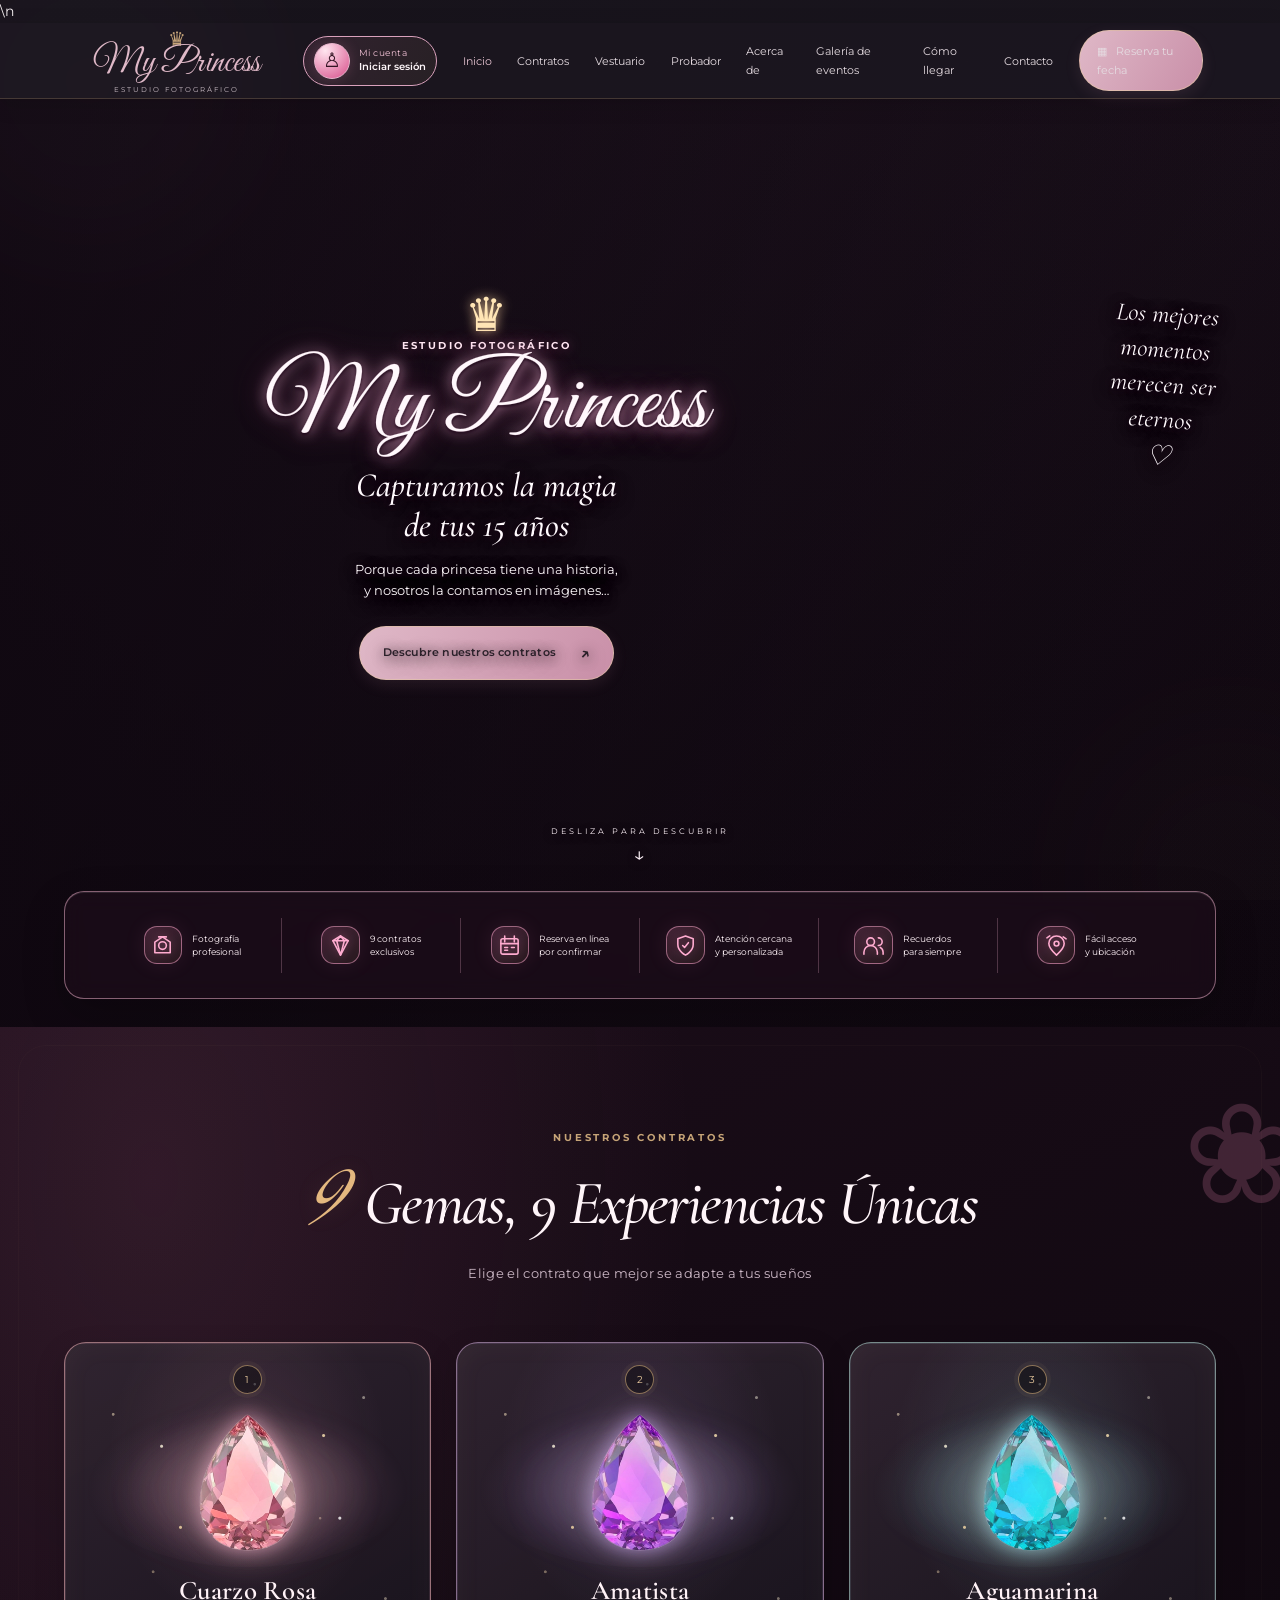
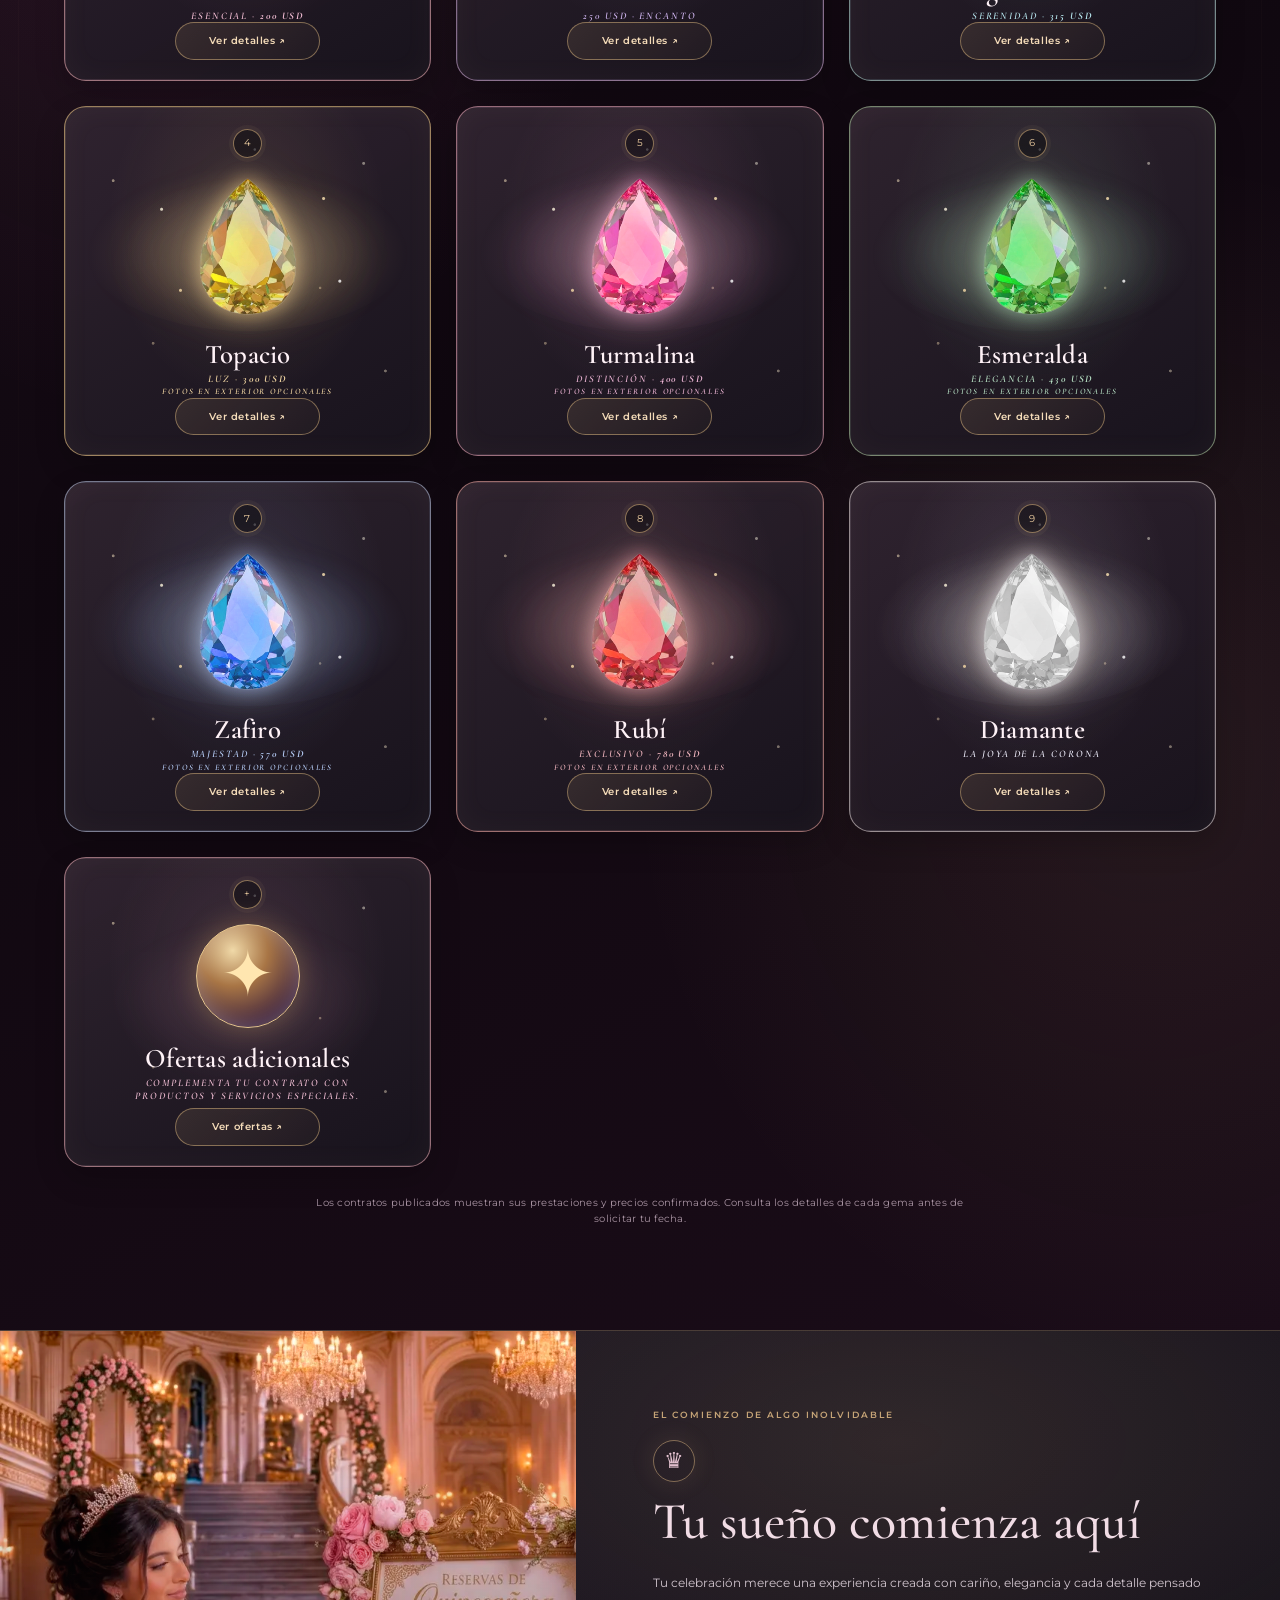
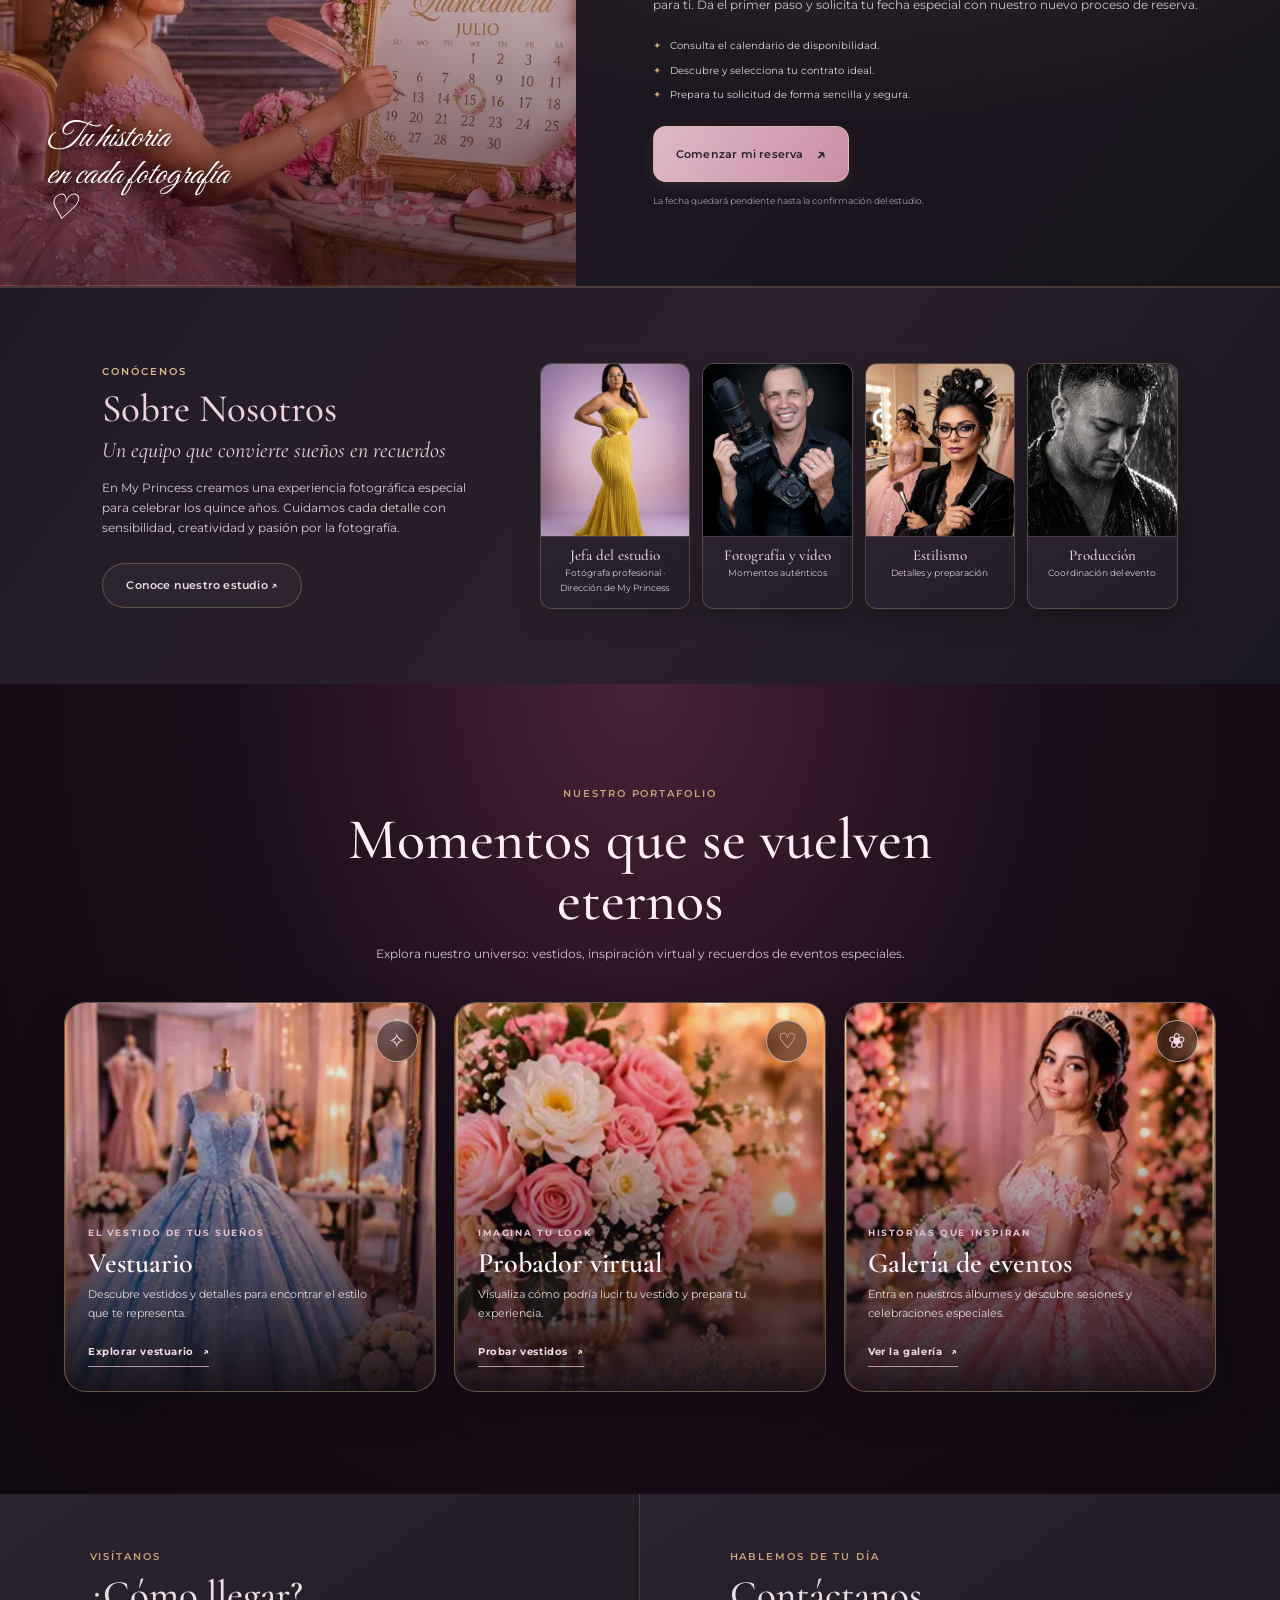
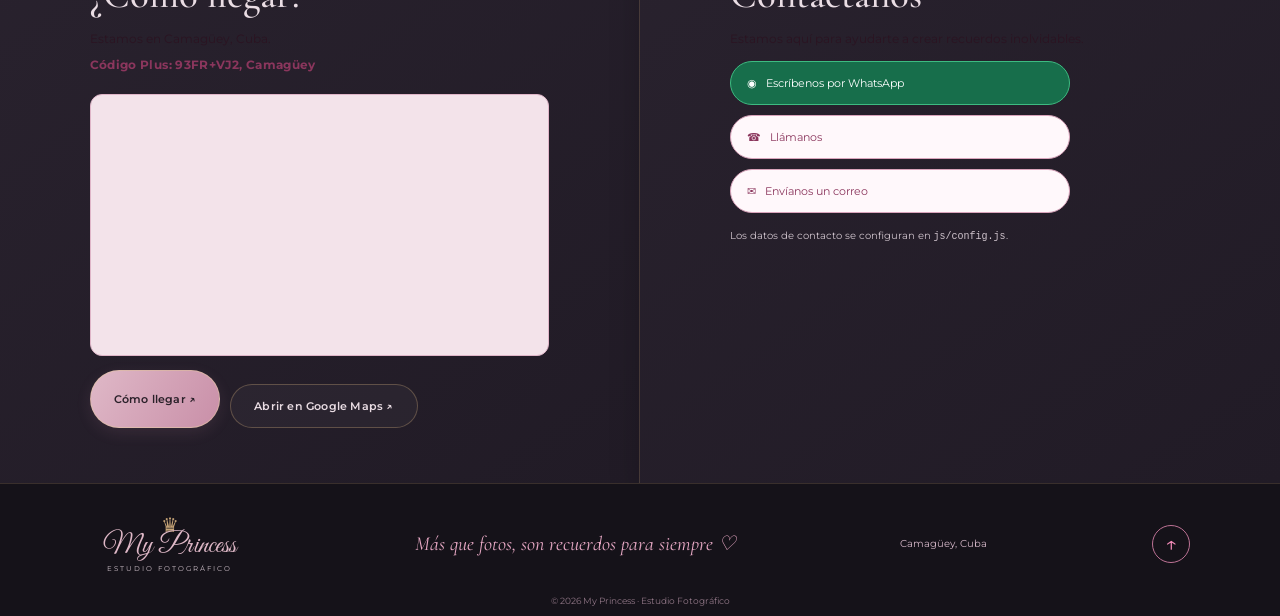
==== index.html @ dd0f3dd8 "Integrar vestuario, probador y galería en el portafolio" ====
<!doctype html>
<html lang="es">
<head>
<meta charset="utf-8"><meta name="viewport" content="width=device-width, initial-scale=1">
<meta name="theme-color" content="#120911">
<meta name="description" content="My Princess — fotografía profesional de quinceañeras en Camagüey, Cuba. Descubre nuestros contratos, consulta el calendario y solicita tu fecha especial.">
<meta property="og:type" content="website">
<meta property="og:site_name" content="My Princess">
<meta property="og:title" content="My Princess | Fotografía de quinceañeras">
<meta property="og:description" content="Capturamos la magia de tus 15 años. Conoce nuestros contratos y solicita tu fecha con nuestro calendario de disponibilidad.">
<meta property="og:url" content="https://15myprincess.github.io/PhotoStudio/index.html">
<meta property="og:image" content="https://15myprincess.github.io/PhotoStudio/images/hero-princesa.svg">
<meta property="og:image:alt" content="My Princess, estudio fotográfico de quinceañeras en Camagüey, Cuba">
<meta name="twitter:card" content="summary_large_image">
<meta name="twitter:title" content="My Princess | Fotografía de quinceañeras">
<meta name="twitter:description" content="Contratos, vestuario y calendario para solicitar tu fecha especial.">
<meta name="twitter:image" content="https://15myprincess.github.io/PhotoStudio/images/hero-princesa.svg">
<title>My Princess | Estudio Fotográfico</title>
<link rel="preconnect" href="https://my-princess-calendar-backend.onrender.com" crossorigin><link rel="preconnect" href="https://lkfxhnrcjxswdmghqtvk.supabase.co" crossorigin><link rel="preconnect" href="https://fonts.googleapis.com"><link rel="preconnect" href="https://fonts.gstatic.com" crossorigin>
<link href="https://fonts.googleapis.com/css2?family=Cormorant+Garamond:wght@400;500;600;700&family=Great+Vibes&family=Montserrat:wght@300;400;500;600;700&display=swap" rel="stylesheet">
<link rel="stylesheet" href="css/style.css?v=20261119-10"><link rel="stylesheet" href="https://cdn.jsdelivr.net/npm/fullcalendar@6.1.19/index.global.min.css"><link rel="stylesheet" href="css/calendar.css?v=29">

<style>
.account-indicator{display:inline-flex!important;align-items:center;gap:9px;padding:6px 10px!important;border:1px solid #d9a1bc;border-radius:30px;background:linear-gradient(120deg,#f28bb81c,#d9b47d12);min-width:max-content;flex-shrink:0}.account-avatar{width:36px;height:36px;flex:0 0 36px;border-radius:50%;display:grid;place-items:center;border:1px solid #e9b5cd;background:radial-gradient(circle at 30% 20%,#ffe5ef,#d84f8b);color:#321322;font-size:20px;box-shadow:0 0 14px #f28bb833}.account-greeting{display:flex;flex-direction:column;line-height:1.25;gap:3px}.account-greeting span{font-size:9px;color:#f5c4d9;letter-spacing:.5px}.account-greeting strong{font-size:10px;color:#fff7fb;font-weight:600;max-width:115px;overflow:hidden;text-overflow:ellipsis;white-space:nowrap}.account-indicator.is-logged-in{border-color:#d9b47d;background:#d9b47d12}.account-indicator.is-logged-in .account-avatar{background:linear-gradient(135deg,#ffe7f1,#d9b47d);border-color:#ffe0b1}@media(max-width:900px){.header{gap:10px}.menu-toggle{order:3;display:block;flex:0 0 auto;padding:7px 4px}.account-indicator{order:2;margin-left:auto;margin-right:2px;padding:5px 8px!important;gap:7px}.account-avatar{width:32px;height:32px;flex-basis:32px}.account-greeting strong{max-width:105px}.nav{order:4}.brand{min-width:0}.brand>span:nth-child(2){font-size:29px}.brand small{font-size:6px;letter-spacing:1.4px}}
@media(min-width:901px){
  /* En escritorio, el CTA de reserva queda visualmente por delante del indicador de cuenta. */
  .account-indicator{position:relative;z-index:1}
  .nav .nav-cta{position:relative;z-index:5}
}
</style>
<style>
.mp-success-backdrop{position:fixed;inset:0;z-index:99999;display:flex;align-items:center;justify-content:center;padding:20px;background:rgba(15,5,13,.78);backdrop-filter:blur(8px)}
.mp-success-backdrop[hidden]{display:none!important}
.mp-success-card{width:min(100%,480px);padding:clamp(24px,5vw,38px);border:1px solid #d9b47d;border-radius:24px;background:linear-gradient(145deg,#291321,#120911 72%);box-shadow:0 24px 90px #0009;text-align:center;color:#fff0f7;animation:mpSuccessIn .28s ease-out}
.mp-success-icon{display:grid;place-items:center;width:64px;height:64px;margin:0 auto 14px;border:1px solid #d9b47d;border-radius:50%;font-size:38px;color:#ffacd0;background:#d9b47d12}
.mp-success-card h2{font-family:'Cormorant Garamond',serif;font-size:clamp(30px,7vw,42px);line-height:1.05;color:#ffacd0;margin:0 0 16px}
.mp-success-card p{font-size:14px;line-height:1.8;color:#f6dfeb}
.mp-success-card .mp-success-thanks{font-weight:600;color:#e9c98d}
.mp-success-card .mp-success-ref{font-size:11px;color:#d8b8c8;overflow-wrap:anywhere}
.mp-success-card button{margin-top:10px;min-width:150px}
@keyframes mpSuccessIn{from{opacity:0;transform:translateY(12px) scale(.98)}to{opacity:1;transform:translateY(0) scale(1)}}
@media(prefers-reduced-motion:reduce){.mp-success-card{animation:none}}
</style>
<style id="my-princess-calendar-final-theme">
/* My Princess bespoke calendar skin: overrides FullCalendar base skin */
#bookingCalendar .fc,
#bookingCalendar .fc-view-harness,
#bookingCalendar .fc-view,
#bookingCalendar .fc-scrollgrid,
#bookingCalendar .fc-scrollgrid table,
#bookingCalendar .fc-scrollgrid-section,
#bookingCalendar .fc-scrollgrid-section>td,
#bookingCalendar .fc-daygrid-body,
#bookingCalendar .fc-daygrid-body table,
#bookingCalendar .fc-daygrid-day,
#bookingCalendar .fc-daygrid-day-frame,
#bookingCalendar .fc-daygrid-day-top,
#bookingCalendar .fc-daygrid-day-bottom { background:transparent!important; }
#bookingCalendar .fc-scrollgrid,
#bookingCalendar .fc-scrollgrid td,
#bookingCalendar .fc-scrollgrid th { border-color:rgba(239,184,209,.18)!important; }
#bookingCalendar .fc-col-header,
#bookingCalendar .fc-col-header table,
#bookingCalendar .fc-col-header thead,
#bookingCalendar .fc-col-header tr,
#bookingCalendar .fc-col-header th,
#bookingCalendar .fc-col-header .fc-scrollgrid-sync-inner { background:#3b1a31!important; }
#bookingCalendar .fc-col-header-cell-cushion { color:#ffdbea!important;font-weight:700!important;letter-spacing:.06em!important;text-decoration:none!important; }
#bookingCalendar .fc-daygrid-day-number { color:#ffedf5!important;text-decoration:none!important; }
#bookingCalendar .fc-day-other .fc-daygrid-day-number { color:#98798c!important; }
#bookingCalendar .fc-day-today { background:rgba(227,143,181,.12)!important; }
#bookingCalendar .fc-day-today .fc-daygrid-day-number { background:linear-gradient(135deg,#ffe6f0,#d99ab9)!important;color:#35152a!important;border-radius:50%!important; }
#bookingCalendar .fc-toolbar .fc-button,
#bookingCalendar .fc-toolbar .fc-button-primary { background:linear-gradient(135deg,#9d456e,#4b203d)!important;background-color:#682b4b!important;color:#fff3f8!important;border:1px solid #d49ab6!important;border-radius:10px!important;box-shadow:0 4px 15px #0003!important;text-shadow:none!important; }
#bookingCalendar .fc-toolbar .fc-button:hover:not(:disabled) { background:linear-gradient(135deg,#d46d9b,#81345b)!important; }
#bookingCalendar .fc-toolbar .fc-button-active { background:linear-gradient(135deg,#ffe1ed,#d99ab9)!important;color:#35152a!important; }
#bookingCalendar .fc-bg-event,
#bookingCalendar .fc-daygrid-bg-harness .fc-bg-event,
#bookingCalendar .fc-daygrid-day-bg .fc-bg-event { background:linear-gradient(135deg,#c15b88,#712543)!important;background-color:#9c3b66!important;opacity:.82!important;border:1px solid #f0b9d2!important;border-radius:7px!important;margin:3px!important; }
#bookingCalendar .fc-daygrid-event,
#bookingCalendar .fc-daygrid-block-event { background:linear-gradient(135deg,#b74c7b,#6d294b)!important;background-color:#8e365f!important;color:#fff4f9!important;border:1px solid rgba(255,218,234,.4)!important;border-radius:7px!important; }
#bookingCalendar .fc-event-title,#bookingCalendar .fc-event-time { color:#fff4f9!important;font-weight:700!important; }
#bookingCalendar .fc-toolbar-title { color:#ffe4ef!important;font-family:'Cormorant Garamond',Georgia,serif!important;font-size:clamp(22px,2.2vw,30px)!important;text-transform:capitalize!important; }
#bookingCalendar .fc-daygrid-day-frame { min-height:46px!important; }
@media(max-width:700px){
 #bookingCalendar .fc-toolbar-title{font-size:21px!important}
 #bookingCalendar .fc-toolbar .fc-button{padding:5px 8px!important;font-size:10px!important}
 #bookingCalendar .fc-daygrid-day-frame{min-height:40px!important}
}
</style>

<style id="my-princess-minimal-calendar-polish">
/* Calendario minimalista, femenino y legible */
.calendar-live-card{
  border:1px solid rgba(232,180,203,.34)!important;
  border-radius:22px!important;
  background:linear-gradient(145deg,rgba(57,29,48,.96),rgba(24,13,23,.98))!important;
  box-shadow:0 18px 48px rgba(0,0,0,.22)!important;
}
.calendar-live-card:before{content:none!important}
.calendar-live-card h3{font-size:clamp(26px,3vw,34px)!important;letter-spacing:.01em}
.calendar-live-card h3:before{width:3px;height:27px;border-radius:2px;background:#e9b7cd!important;box-shadow:none!important}
#bookingCalendar{
  padding:clamp(10px,2vw,18px)!important;
  border:1px solid rgba(236,193,211,.28)!important;
  border-radius:17px!important;
  background:linear-gradient(160deg,#fff9fc,#f8edf3)!important;
  box-shadow:0 8px 24px rgba(0,0,0,.12)!important;
}
#bookingCalendar .fc{color:#604357!important;font-size:12px!important}
#bookingCalendar .fc .fc-toolbar{margin-bottom:15px!important;gap:10px!important}
#bookingCalendar .fc .fc-toolbar-title{color:#75445f!important;font-family:'Cormorant Garamond',serif!important;font-size:clamp(24px,3vw,32px)!important;font-weight:600!important;letter-spacing:.01em!important}
#bookingCalendar .fc .fc-toolbar .fc-button,
#bookingCalendar .fc .fc-toolbar .fc-button-primary{
  min-height:36px!important;padding:7px 12px!important;border-radius:8px!important;
  border:1px solid #e3bfd0!important;background:#fff!important;color:#89546f!important;
  box-shadow:none!important;text-shadow:none!important;font-size:10px!important;font-weight:600!important;
}
#bookingCalendar .fc .fc-toolbar .fc-button:hover:not(:disabled){background:#f8e6ef!important;border-color:#d79bb7!important;color:#713c59!important}
#bookingCalendar .fc .fc-toolbar .fc-button:focus{box-shadow:0 0 0 3px rgba(207,135,169,.18)!important}
#bookingCalendar .fc .fc-col-header th,
#bookingCalendar .fc .fc-col-header-cell,
#bookingCalendar .fc .fc-col-header-cell .fc-scrollgrid-sync-inner{background:transparent!important;border-color:#ecdce5!important}
#bookingCalendar .fc .fc-col-header-cell-cushion{padding:8px 1px!important;color:#a16d88!important;font-size:9px!important;letter-spacing:.07em!important;font-weight:700!important}
#bookingCalendar .fc .fc-scrollgrid,
#bookingCalendar .fc .fc-scrollgrid td,
#bookingCalendar .fc .fc-scrollgrid th{border-color:#eddee6!important}
#bookingCalendar .fc .fc-daygrid-day,
#bookingCalendar .fc .fc-daygrid-day-frame,
#bookingCalendar .fc .fc-daygrid-day-top{background:transparent!important}
#bookingCalendar .fc .fc-daygrid-day-number{color:#75536a!important;font-size:11px!important;font-weight:500!important;text-decoration:none!important}
#bookingCalendar .fc .fc-day-other .fc-daygrid-day-number{color:#c7b3bf!important}
#bookingCalendar .fc .fc-day-past{opacity:.38!important}
#bookingCalendar .fc .fc-day-today{background:rgba(224,166,192,.12)!important}
#bookingCalendar .fc .fc-day-today .fc-daygrid-day-number{
  width:27px;height:27px;margin:2px auto;border-radius:50%;
  display:grid;place-items:center;background:#e9bfd1!important;color:#65364f!important;
  box-shadow:none!important;font-weight:700!important
}
#bookingCalendar .fc .fc-daygrid-day:hover{background:rgba(222,164,190,.12)!important}
#bookingCalendar .fc .fc-daygrid-day.mp-busy-date .fc-daygrid-day-number{
  background:#f1cbdc!important;color:#713d58!important;box-shadow:none!important;font-weight:700!important
}
#bookingCalendar .fc .fc-daygrid-day.mp-busy-date.fc-day-today .fc-daygrid-day-number{background:#d9a4bd!important;color:#542b43!important}
#bookingCalendar .fc .fc-daygrid-body tr,
#bookingCalendar .fc .fc-daygrid-day,
#bookingCalendar .fc .fc-daygrid-day-frame{min-height:47px!important;height:auto!important;max-height:none!important}
#bookingCalendar .fc .fc-daygrid-day-frame{padding:3px 0!important}
#bookingCalendar .fc .fc-bg-event{border-radius:5px!important}
.calendar-live-card .calendar-legend{border:1px solid rgba(232,180,203,.22)!important;background:rgba(255,255,255,.035)!important;border-radius:12px!important}
@media(max-width:760px){
 .calendar-live-card{padding:16px!important;border-radius:18px!important}
 #bookingCalendar{padding:9px 6px!important;margin:12px 0!important;border-radius:13px!important}
 #bookingCalendar .fc .fc-toolbar{display:grid!important;grid-template-columns:1fr auto!important;grid-template-areas:"left right" "title title"!important;gap:7px 4px!important;margin-bottom:9px!important}
 #bookingCalendar .fc .fc-toolbar-chunk:first-child{grid-area:left!important;justify-self:start!important}
 #bookingCalendar .fc .fc-toolbar-chunk:nth-child(2){grid-area:title!important;justify-self:center!important}
 #bookingCalendar .fc .fc-toolbar-chunk:last-child{grid-area:right!important;justify-self:end!important}
 #bookingCalendar .fc .fc-toolbar-title{font-size:23px!important;line-height:1.1!important}
 #bookingCalendar .fc .fc-toolbar .fc-button{min-height:32px!important;padding:5px 9px!important;font-size:9px!important;border-radius:7px!important}
 #bookingCalendar .fc .fc-col-header-cell-cushion{font-size:8px!important;padding:6px 0!important}
 #bookingCalendar .fc .fc-daygrid-body tr,
 #bookingCalendar .fc .fc-daygrid-day,
 #bookingCalendar .fc .fc-daygrid-day-frame{height:auto!important;min-height:42px!important;max-height:none!important}
 #bookingCalendar .fc .fc-daygrid-day-frame{padding:2px 0!important}
 #bookingCalendar .fc .fc-daygrid-day-number{font-size:10px!important}
 #bookingCalendar .fc .fc-day-today .fc-daygrid-day-number,
 #bookingCalendar .fc .fc-daygrid-day.mp-busy-date .fc-daygrid-day-number{width:25px;height:25px}
 .calendar-live-card .calendar-legend{display:flex!important;flex-wrap:wrap!important;justify-content:center!important;gap:8px 13px!important;font-size:9px!important;padding:9px!important}
}
@media(prefers-reduced-motion:reduce){#bookingCalendar *{transition:none!important}}
</style>

<link rel="stylesheet" href="css/royal-dream.css?v=20261119-4">
  <link rel="stylesheet" href="css/royal-effects.css?v=3">
  <link rel="stylesheet" href="css/royal-flow.css?v=3">
<link rel="stylesheet" href="css/portfolio-links.css?v=1">\n</head>
<body>
<div class="petal-layer" aria-hidden="true"><i></i><i></i><i></i><i></i><i></i><i></i><i></i><i></i></div>
<header class="header" id="top"><a class="brand" href="#inicio"><span class="crown">♛</span><span>My Princess</span><small>ESTUDIO FOTOGRÁFICO</small></a><button class="menu-toggle" aria-label="Abrir menú" aria-expanded="false">☰</button><a href="cuenta.html" class="account-indicator" id="accountIndicator" aria-label="Mi cuenta"><span class="account-avatar" id="accountAvatar" aria-hidden="true">♙</span><span class="account-greeting"><span id="accountHello">Mi cuenta</span><strong id="accountUserName">Iniciar sesión</strong></span></a><nav class="nav"><a class="active" href="#inicio">Inicio</a><a href="#contratos">Contratos</a><a href="vestuario.html">Vestuario</a><a href="probador.html">Probador</a><a href="#nosotros">Acerca de</a><a href="eventos.html">Galería de eventos</a><a href="#ubicacion">Cómo llegar</a><a href="#contacto">Contacto</a><a class="nav-cta" href="reserva.html">▦ &nbsp; Reserva tu fecha</a></nav></header>
<main>
<div class="hero-benefits-shell">
<section class="hero" id="inicio"><div class="hero-photo"></div><div class="hero-vignette"></div><div class="hero-copy reveal"><div class="hero-crown">♛</div><p class="eyebrow">ESTUDIO FOTOGRÁFICO</p><h1>My Princess</h1><h2>Capturamos la magia<br>de tus 15 años</h2><p class="intro">Porque cada princesa tiene una historia,<br>y nosotros la contamos en imágenes…</p><a class="button pink" href="#contratos">Descubre nuestros contratos <span>↗</span></a></div><div class="hero-note">Los mejores<br>momentos<br>merecen ser<br>eternos <b>♡</b></div><div class="hero-scroll">DESLIZA PARA DESCUBRIR <span>↓</span></div></section>
<section class="benefits" aria-label="Ventajas de My Princess"><div><b class="benefit-icon"><svg viewBox="0 0 24 24" aria-hidden="true"><path d="M4 8.5 12 3l8 5.5v11H4z"/><circle cx="12" cy="12" r="4"/><path d="M8 3h8"/></svg></b><span>Fotografía<br>profesional</span></div><div><b class="benefit-icon"><svg viewBox="0 0 24 24" aria-hidden="true"><path d="m12 2 8 5-8 15L4 7z"/><path d="M4 7h16M8 7l4 15 4-15M8 7l4-5 4 5"/></svg></b><span>9 contratos<br>exclusivos</span></div><div><b class="benefit-icon"><svg viewBox="0 0 24 24" aria-hidden="true"><rect x="3" y="5" width="18" height="16" rx="2"/><path d="M7 2v6M17 2v6M3 10h18M7 14h3M7 17h3M14 14h3"/></svg></b><span>Reserva en línea<br>por confirmar</span></div><div><b class="benefit-icon"><svg viewBox="0 0 24 24" aria-hidden="true"><path d="M12 22s8-4 8-11V5l-8-3-8 3v6c0 7 8 11 8 11Z"/><path d="m9 12 2 2 4-5"/></svg></b><span>Atención cercana<br>y personalizada</span></div><div><b class="benefit-icon"><svg viewBox="0 0 24 24" aria-hidden="true"><circle cx="9" cy="8" r="4"/><path d="M2 21v-2a7 7 0 0 1 14 0v2M17 4a4 4 0 0 1 0 8M19 14a6 6 0 0 1 3 5v2"/></svg></b><span>Recuerdos<br>para siempre</span></div><div><b class="benefit-icon"><svg viewBox="0 0 24 24" aria-hidden="true"><path d="M20 10c0 5-8 12-8 12S4 15 4 10a8 8 0 1 1 16 0Z"/><circle cx="12" cy="10" r="2.5"/><path d="M2 4 5 2M19 3l3 2"/></svg></b><span>Fácil acceso<br>y ubicación</span></div></section>
</div>
<section class="contracts section-dark" id="contratos"><div class="section-heading reveal"><p class="eyebrow">NUESTROS CONTRATOS</p><h2><span>9</span> Gemas, 9 Experiencias Únicas</h2><p>Elige el contrato que mejor se adapte a tus sueños</p></div><div class="gem-grid">
<article class="gem-card g1 reveal"><span class="number">1</span><div class="gem gem-pink"><img src="images/gemas/cuarzo-rosa.webp" alt="Gema de cuarzo rosa" loading="lazy"></div><h3>Cuarzo Rosa</h3><p>Esencial · <strong>200 USD</strong></p><button data-contract="Cuarzo Rosa" class="details">Ver detalles ↗</button></article>
<article class="gem-card g2 reveal"><span class="number">2</span><div class="gem gem-purple"><img src="images/gemas/amatista.webp" alt="Gema de amatista" loading="lazy"></div><h3>Amatista</h3><p>250 USD · Encanto</p><button data-contract="Amatista" class="details">Ver detalles ↗</button></article>
<article class="gem-card g3 reveal"><span class="number">3</span><div class="gem gem-blue"><img src="images/gemas/aguamarina.webp" alt="Gema de aguamarina" loading="lazy"></div><h3>Aguamarina</h3><p>Serenidad · <strong>315 USD</strong></p><button data-contract="Aguamarina" class="details">Ver detalles ↗</button></article>
<article class="gem-card g4 reveal"><span class="number">4</span><div class="gem gem-gold"><img src="images/gemas/topacio.webp" alt="Gema de topacio" loading="lazy"></div><h3>Topacio</h3><p>Luz · <strong>300 USD</strong><br><small>Fotos en exterior opcionales</small></p><button data-contract="Topacio" class="details">Ver detalles ↗</button></article>
<article class="gem-card g5 reveal"><span class="number">5</span><div class="gem gem-rose"><img src="images/gemas/turmalina.webp" alt="Gema de turmalina" loading="lazy"></div><h3>Turmalina</h3><p>Distinción · <strong>400 USD</strong><br><small>Fotos en exterior opcionales</small></p><button data-contract="Turmalina" class="details">Ver detalles ↗</button></article>
<article class="gem-card g6 reveal"><span class="number">6</span><div class="gem gem-green"><img src="images/gemas/esmeralda.webp" alt="Gema de esmeralda" loading="lazy"></div><h3>Esmeralda</h3><p>Elegancia · <strong>430 USD</strong><br><small>Fotos en exterior opcionales</small></p><button data-contract="Esmeralda" class="details">Ver detalles ↗</button></article>
<article class="gem-card g7 reveal"><span class="number">7</span><div class="gem gem-sapphire"><img src="images/gemas/zafiro.webp" alt="Gema de zafiro" loading="lazy"></div><h3>Zafiro</h3><p>Majestad · <strong>570 USD</strong><br><small>Fotos en exterior opcionales</small></p><button data-contract="Zafiro" class="details">Ver detalles ↗</button></article>
<article class="gem-card g8 reveal"><span class="number">8</span><div class="gem gem-ruby"><img src="images/gemas/rubi.webp" alt="Gema de rubi" loading="lazy"></div><h3>Rubí</h3><p>Exclusivo · <strong>780 USD</strong><br><small>Fotos en exterior opcionales</small></p><button data-contract="Rubí" class="details">Ver detalles ↗</button></article>
<article class="gem-card g9 reveal"><span class="number">9</span><div class="gem gem-diamond"><img src="images/gemas/diamante.webp" alt="Gema de diamante" loading="lazy"></div><h3>Diamante</h3><p>La joya de la corona</p><button data-contract="Diamante" class="details">Ver detalles ↗</button></article>
<article class="gem-card mp-extra-card reveal"><span class="number">+</span><div class="mp-extra-card-icon" aria-hidden="true">✦</div><h3>Ofertas adicionales</h3><p>Complementa tu contrato con productos y servicios especiales.</p><button data-contract="Ofertas adicionales" class="details">Ver ofertas ↗</button></article>
</div><p class="section-footnote">Los contratos publicados muestran sus prestaciones y precios confirmados. Consulta los detalles de cada gema antes de solicitar tu fecha.</p></section>
<section class="reserve-invitation" id="reserva">
  <div class="booking-photo reserve-invitation__photo"><div class="photo-caption">Tu historia<br>en cada fotografía <span>♡</span></div></div>
  <div class="reserve-invitation__copy">
    <p class="eyebrow">EL COMIENZO DE ALGO INOLVIDABLE</p>
    <span class="reserve-invitation__ornament" aria-hidden="true">♛</span>
    <h2>Tu sueño comienza aquí</h2>
    <p>Tu celebración merece una experiencia creada con cariño, elegancia y cada detalle pensado para ti. Da el primer paso y solicita tu fecha especial con nuestro nuevo proceso de reserva.</p>
    <ul><li>Consulta el calendario de disponibilidad.</li><li>Descubre y selecciona tu contrato ideal.</li><li>Prepara tu solicitud de forma sencilla y segura.</li></ul>
    <a class="button pink reserve-invitation__cta" href="reserva.html">Comenzar mi reserva <span>↗</span></a>
    <small>La fecha quedará pendiente hasta la confirmación del estudio.</small>
  </div>
</section>
<section class="about" id="nosotros"><div class="about-copy reveal"><p class="eyebrow">CONÓCENOS</p><h2>Sobre Nosotros</h2><h3>Un equipo que convierte sueños en recuerdos</h3><p>En My Princess creamos una experiencia fotográfica especial para celebrar los quince años. Cuidamos cada detalle con sensibilidad, creatividad y pasión por la fotografía.</p><a class="button outline" href="#video-estudio" id="openStudioVideo">Conoce nuestro estudio ↗</a></div><div class="team-grid"><article class="team-card"><img src="images/equipo-fotografa.webp" alt="Jefa del estudio My Princess" loading="lazy"><h3>Jefa del estudio</h3><p>Fotógrafa profesional · Dirección de My Princess</p></article><article class="team-card"><img src="images/equipo-fotografo.webp" alt="Imagen de muestra para fotógrafo"><h3>Fotografía y vídeo</h3><p>Momentos auténticos</p></article><article class="team-card"><img src="images/equipo-estilista.webp" alt="Imagen de muestra para estilista"><h3>Estilismo</h3><p>Detalles y preparación</p></article><article class="team-card"><img src="images/equipo-produccion.webp" alt="Imagen de muestra para producción"><h3>Producción</h3><p>Coordinación del evento</p></article></div></section>
<section class="gallery section-dark" id="galeria"><div class="section-heading"><p class="eyebrow">NUESTRO PORTAFOLIO</p><h2>Momentos que se vuelven eternos</h2><p>Explora nuestro universo: vestidos, inspiración virtual y recuerdos de eventos especiales.</p></div><div class="portfolio-links-grid" aria-label="Explora las experiencias de My Princess">
<a class="portfolio-link-card" href="vestuario.html" aria-label="Explorar vestuario de quinceañera">
<img src="images/galeria-02.webp" alt="Vestido rosa de quinceañera, imagen de referencia" loading="lazy">
<span class="portfolio-link-icon" aria-hidden="true">✧</span>
<div class="portfolio-link-copy"><small>EL VESTIDO DE TUS SUEÑOS</small><h3>Vestuario</h3><p>Descubre vestidos y detalles para encontrar el estilo que te representa.</p><span class="portfolio-link-action">Explorar vestuario <span aria-hidden="true">↗</span></span></div>
</a>
<a class="portfolio-link-card" href="probador.html" aria-label="Conocer el probador virtual">
<img src="images/galeria-04.webp" alt="Sesión fotográfica de quinceañera, referencia para el probador virtual" loading="lazy">
<span class="portfolio-link-icon" aria-hidden="true">♡</span>
<div class="portfolio-link-copy"><small>IMAGINA TU LOOK</small><h3>Probador virtual</h3><p>Visualiza cómo podría lucir tu vestido y prepara tu experiencia.</p><span class="portfolio-link-action">Probar vestidos <span aria-hidden="true">↗</span></span></div>
</a>
<a class="portfolio-link-card" href="eventos.html" aria-label="Visitar la galería de eventos">
<img src="images/galeria-01.webp" alt="Retrato de quinceañera, imagen de referencia de eventos" loading="lazy">
<span class="portfolio-link-icon" aria-hidden="true">❀</span>
<div class="portfolio-link-copy"><small>HISTORIAS QUE INSPIRAN</small><h3>Galería de eventos</h3><p>Entra en nuestros álbumes y descubre sesiones y celebraciones especiales.</p><span class="portfolio-link-action">Ver la galería <span aria-hidden="true">↗</span></span></div>
</a>
</div></section>
<section class="location-contact" id="ubicacion"><div class="location-block"><p class="eyebrow">VISÍTANOS</p><h2>¿Cómo llegar?</h2><p>Estamos en Camagüey, Cuba.<br><strong class="plus-code">Código Plus: 93FR+VJ2, Camagüey</strong></p><div class="map-embed"><iframe title="Ubicación de My Princess en Google Maps" src="https://www.google.com/maps?q=93FR%2BVJ2%20Camag%C3%BCey&amp;hl=es&amp;z=17&amp;output=embed" loading="lazy" referrerpolicy="no-referrer-when-downgrade" allowfullscreen></iframe></div><div class="map-actions"><a class="button pink" href="https://www.google.com/maps/dir/?api=1&amp;destination=93FR%2BVJ2%20Camag%C3%BCey" target="_blank" rel="noopener">Cómo llegar ↗</a><a class="button outline" href="https://www.google.com/maps/search/?api=1&amp;query=93FR%2BVJ2%20Camag%C3%BCey" target="_blank" rel="noopener">Abrir en Google Maps ↗</a></div></div><div class="contact-block" id="contacto"><p class="eyebrow">HABLEMOS DE TU DÍA</p><h2>Contáctanos</h2><p>Estamos aquí para ayudarte a crear recuerdos inolvidables.</p><a class="contact-link whatsapp" href="#" data-contact="whatsapp">◉ &nbsp; Escríbenos por WhatsApp</a><a class="contact-link" href="#" data-contact="phone">☎ &nbsp; Llámanos</a><a class="contact-link" href="#" data-contact="email">✉ &nbsp; Envíanos un correo</a><small class="muted">Los datos de contacto se configuran en <code>js/config.js</code>.</small></div></section>
</main><footer class="footer"><a class="brand footer-brand" href="#top"><span class="crown">♛</span><span>My Princess</span><small>ESTUDIO FOTOGRÁFICO</small></a><p>Más que fotos, son recuerdos para siempre ♡</p><span>Camagüey, Cuba</span><a href="#top" class="back-top" aria-label="Volver arriba">↑</a><small class="copyright">© <span id="year"></span> My Princess · Estudio Fotográfico</small></footer>
<div class="modal" id="contractModal" aria-hidden="true"><div class="modal-panel"><button class="modal-close" aria-label="Cerrar">×</button><div class="modal-gem">✧</div><p class="eyebrow">CONTRATO FOTOGRÁFICO</p><h2 id="modalTitle">Cuarzo Rosa</h2><div id="modalDescription" class="modal-description">Una experiencia pensada para guardar recuerdos inolvidables.</div><p class="modal-note">Consulta el contenido y precio de este contrato.</p><a href="reserva.html" class="button pink modal-reserve">Consultar este contrato →</a></div></div>
<div class="lightbox" id="lightbox"><button aria-label="Cerrar imagen">×</button><img src="" alt="Vista ampliada"></div>
<script src="js/config.js"></script><script src="https://cdn.jsdelivr.net/npm/@supabase/supabase-js@2"></script><script src="https://cdn.jsdelivr.net/npm/fullcalendar@6.1.19/index.global.min.js"></script><script src="https://cdn.jsdelivr.net/npm/@fullcalendar/core@6.1.19/locales/es.global.min.js"></script><script src="js/main.js?v=24"></script>
<script src="js/calendar.js?v=23"></script><script src="js/my-princess-data.js?v=16"></script><script src="js/homepage-images.js?v=7"></script>



<script>
(() => {
  const indicator = document.getElementById('accountIndicator');
  const hello = document.getElementById('accountHello');
  const nameEl = document.getElementById('accountUserName');
  const avatar = document.getElementById('accountAvatar');
  const cfg = window.MY_PRINCESS_CONFIG || {};
  if (!indicator || !window.supabase || !cfg.SUPABASE_URL || !cfg.SUPABASE_ANON_KEY) return;
  const sb = window.supabase.createClient(cfg.SUPABASE_URL, cfg.SUPABASE_ANON_KEY);
  function setLoggedOut() {
    indicator.classList.remove('is-logged-in');
    hello.textContent = 'Bienvenido';
    nameEl.textContent = 'Mi cuenta';
    avatar.textContent = '♙';
    indicator.setAttribute('aria-label', 'Iniciar sesión o crear una cuenta');
  }
  async function refreshAccount(user) {
    if (!user) { setLoggedOut(); return; }
    const meta = user.user_metadata || {};
    let displayName = String(meta.full_name || meta.name || '').trim();
    try {
      const { data: profile } = await sb.from('client_profiles').select('full_name').eq('user_id', user.id).maybeSingle();
      if (profile?.full_name) displayName = String(profile.full_name).trim();
    } catch (e) { console.warn('No se pudo leer el nombre del perfil:', e); }
    if (!displayName) displayName = String(user.email || '').split('@')[0] || 'Cliente';
    const firstName = displayName.split(/\\s+/)[0];
    hello.textContent = '¡Hola!';
    nameEl.textContent = firstName;
    avatar.textContent = firstName.charAt(0).toLocaleUpperCase('es');
    indicator.classList.add('is-logged-in');
    indicator.setAttribute('aria-label', 'Sesión iniciada: ' + displayName + '. Abrir mi cuenta');
    indicator.title = 'Sesión iniciada como ' + displayName;
  }
  sb.auth.getSession().then(({data}) => refreshAccount(data.session?.user || null)).catch(setLoggedOut);
  sb.auth.onAuthStateChange((event, session) => {
    if (event === 'SIGNED_IN' || event === 'TOKEN_REFRESHED' || event === 'USER_UPDATED' || event === 'SIGNED_OUT') {
      setTimeout(() => refreshAccount(session?.user || null), 0);
    }
  });
})();
</script>

<div id="bookingSuccessModal" class="mp-success-overlay" role="dialog" aria-modal="true" aria-labelledby="bookingSuccessTitle" hidden><div class="mp-success-card"><button type="button" class="mp-success-close" id="bookingSuccessClose" aria-label="Cerrar">×</button><div class="mp-success-icon">♡</div><h2 id="bookingSuccessTitle">¡Gracias por tu solicitud!</h2><p>Gracias por enviar tu reserva. En un plazo de 24 horas recibirás una respuesta para realizar el pago de la reserva. Una vez efectuado el pago y confirmado por el estudio, tus días quedarán aprobados.</p><p>Muchas gracias por enviarnos tu solicitud.</p><p class="mp-success-ref" id="bookingSuccessReference"></p><button type="button" class="button pink" id="bookingSuccessOk">Entendido</button></div></div>
<style>.mp-success-overlay{position:fixed;inset:0;z-index:99999;display:flex;align-items:center;justify-content:center;padding:20px;background:rgba(12,5,12,.78);backdrop-filter:blur(8px)}.mp-success-overlay[hidden]{display:none!important}.mp-success-card{position:relative;width:min(100%,470px);padding:34px 26px;border:1px solid #d6a2b8;border-radius:22px;background:linear-gradient(145deg,#fff8fc,#f7e5ee);color:#48243a;text-align:center;box-shadow:0 22px 80px #0008;animation:mpSuccessIn .25s ease-out}.mp-success-card h2{font-family:'Cormorant Garamond',Georgia,serif;font-size:36px;color:#8c3d65;margin:8px 0 14px}.mp-success-card p{line-height:1.65}.mp-success-icon{font-size:38px;color:#b65d89}.mp-success-close{position:absolute;right:12px;top:8px;border:0;background:transparent;color:#8c3d65;font-size:30px;cursor:pointer}.mp-success-ref{font-size:12px;color:#765466;overflow-wrap:anywhere}@keyframes mpSuccessIn{from{opacity:0;transform:translateY(12px) scale(.98)}to{opacity:1;transform:translateY(0) scale(1)}}@media(prefers-reduced-motion:reduce){.mp-success-card{animation:none}}</style>
<script>(()=>{const modal=document.getElementById('bookingSuccessModal');if(!modal)return;const close=()=>{modal.hidden=true};document.getElementById('bookingSuccessClose')?.addEventListener('click',close);document.getElementById('bookingSuccessOk')?.addEventListener('click',close);modal.addEventListener('click',e=>{if(e.target===modal)close()});window.MP_showBookingSuccess=(reference)=>{const ref=document.getElementById('bookingSuccessReference');if(ref)ref.textContent=reference?'Referencia de solicitud: '+reference:'';modal.hidden=false;document.getElementById('bookingSuccessOk')?.focus()}})();</script>




<div class="mp-studio-video" id="studioVideoModal" hidden role="dialog" aria-modal="true" aria-label="Conoce nuestro estudio My Princess"><div class="mp-studio-video__panel"><button class="mp-studio-video__close" id="closeStudioVideo" type="button" aria-label="Cerrar video">×</button><p class="eyebrow">MY PRINCESS · ESTUDIO FOTOGRÁFICO</p><h2>Conoce nuestro estudio</h2><div class="mp-studio-video__frame"><iframe id="studioVideoFrame" title="Video de presentación de My Princess" src="about:blank" data-embed="https://www.youtube.com/embed/L4YxRVbgGeA?autoplay=1&playsinline=1&rel=0" allow="autoplay; encrypted-media; picture-in-picture; web-share" allowfullscreen loading="lazy" referrerpolicy="strict-origin-when-cross-origin"></iframe></div><a class="mp-studio-video__fallback" href="https://youtube.com/shorts/L4YxRVbgGeA" target="_blank" rel="noopener noreferrer">Si el video no se reproduce, verlo en YouTube ↗</a></div></div>
<style>
.mp-studio-video[hidden]{display:none!important}.mp-studio-video{position:fixed;inset:0;z-index:100100;display:grid;place-items:center;padding:18px;background:rgba(12,7,13,.84);backdrop-filter:blur(12px);-webkit-backdrop-filter:blur(12px)}.mp-studio-video__panel{position:relative;width:min(100%,520px);padding:clamp(20px,4vw,34px);border:1px solid rgba(198,164,119,.72);border-radius:24px;background:linear-gradient(145deg,#2b202d,#17131b 72%);box-shadow:0 28px 100px #000b;color:#f7f1f3;text-align:center}.mp-studio-video__panel .eyebrow{margin:0 42px 5px;color:#d8b68d;font-size:10px;letter-spacing:.2em}.mp-studio-video__panel h2{margin:0 35px 18px;color:#e3c1cf;font-family:'Cormorant Garamond',serif;font-size:clamp(28px,5vw,42px);font-weight:600}.mp-studio-video__close{position:absolute;top:12px;right:14px;width:38px;height:38px;border:1px solid rgba(227,193,207,.4);border-radius:50%;background:#ffffff0c;color:#fff;font-size:27px;line-height:1;cursor:pointer}.mp-studio-video__frame{overflow:hidden;width:min(100%,390px);max-height:68dvh;margin-inline:auto;aspect-ratio:9/16;border:1px solid rgba(198,164,119,.45);border-radius:14px;background:#09070a;box-shadow:0 12px 35px #0008}.mp-studio-video__frame iframe{display:block;width:100%;height:100%;border:0}.mp-studio-video__fallback{display:inline-block;margin-top:15px;color:#e3c1cf;font-size:12px;text-decoration:underline;text-underline-offset:4px}.mp-studio-video__fallback:hover{color:#fff}@media(max-width:600px){.mp-studio-video{padding:12px}.mp-studio-video__panel{padding:22px 12px 18px;border-radius:18px}.mp-studio-video__panel h2{margin-bottom:14px}.mp-studio-video__frame{aspect-ratio:9/16;max-height:68dvh}.mp-studio-video__close{top:8px;right:8px;width:34px;height:34px}}@media(prefers-reduced-motion:reduce){.mp-studio-video *{transition:none!important}}
</style>
<script>
(()=>{const modal=document.getElementById('studioVideoModal'),trigger=document.getElementById('openStudioVideo'),closeBtn=document.getElementById('closeStudioVideo'),frame=document.getElementById('studioVideoFrame');if(!modal||!trigger||!closeBtn||!frame)return;let previousFocus=null;const open=event=>{event?.preventDefault();previousFocus=document.activeElement;modal.hidden=false;frame.src=frame.dataset.embed;document.body.style.overflow='hidden';closeBtn.focus()};const close=()=>{if(modal.hidden)return;modal.hidden=true;frame.src='about:blank';document.body.style.overflow='';previousFocus?.focus?.()};trigger.addEventListener('click',open);closeBtn.addEventListener('click',close);modal.addEventListener('click',event=>{if(event.target===modal)close()});document.addEventListener('keydown',event=>{if(event.key==='Escape'&&!modal.hidden)close()})})();
</script>
  <script src="js/royal-effects.js?v=2" defer>
  <script src="js/royal-flow.js?v=3" defer></script></script>
</body></html>
---- css/style.css ----
:root{--ink:#100810;--ink2:#1b0e1a;--pink:#f28bb8;--pink2:#d84f8b;--blush:#ffe5ef;--gold:#d9b47d;--white:#fff7fb;--muted:#cdbbc8;--line:#70405b}*{box-sizing:border-box}html{scroll-behavior:smooth;scroll-padding-top:86px}body{margin:0;background:var(--ink);color:var(--white);font-family:Montserrat,Arial,sans-serif;font-size:14px;line-height:1.65;overflow-x:hidden}a{color:inherit;text-decoration:none}button,input,select,textarea{font:inherit}.header{height:76px;padding:0 clamp(18px,6vw,90px);display:flex;align-items:center;justify-content:space-between;gap:26px;position:sticky;top:0;z-index:50;background:#100810eF;border-bottom:1px solid #e58db33d;backdrop-filter:blur(16px)}.brand{display:flex;flex-direction:column;align-items:center;line-height:1;color:var(--pink);min-width:200px}.brand>span:nth-child(2){font-family:'Great Vibes',cursive;font-size:35px}.brand small{font-size:7px;letter-spacing:2px;color:#fff;margin-top:5px}.crown{font-size:20px;color:var(--gold);margin-bottom:-3px}.nav{display:flex;align-items:center;gap:clamp(12px,2vw,30px);font-size:11px}.nav a{padding:11px 0;transition:color .25s}.nav a:hover,.nav .active{color:var(--pink)}.nav-cta{border:1px solid #d87ba5;border-radius:30px;padding:11px 17px!important;background:#e775a622}.menu-toggle{display:none;background:none;border:0;color:white;font-size:25px}.hero{min-height:570px;position:relative;display:flex;align-items:center;isolation:isolate;overflow:hidden;background:#190d18}.hero-photo{position:absolute;inset:0;z-index:-2;background-image:linear-gradient(90deg,#100810 0%,#100810e8 25%,#10081025 60%,#10081070 100%),linear-gradient(135deg,#281b29,#100810);background-size:cover;background-position:center 40%;animation:heroDrift 24s ease-in-out infinite alternate}.hero-vignette{position:absolute;inset:0;z-index:-1;background:radial-gradient(ellipse at 72% 42%,transparent 5%,#10081010 40%,#100810a8 100%)}.hero-copy{width:min(530px,50%);margin-left:9%;padding:58px 0 78px;text-align:center}.hero-crown{font-size:47px;color:var(--pink);line-height:1;text-shadow:0 0 28px #f28bb8a0}.eyebrow{font-size:10px;letter-spacing:3px;color:var(--pink);font-weight:600;margin:0 0 8px}.hero h1{font-family:'Great Vibes',cursive;font-size:clamp(68px,8vw,112px);line-height:1.1;font-weight:400;color:#ffacd0;text-shadow:0 0 35px #ff6fa966;margin:0}.hero h2{font:italic 500 clamp(26px,3vw,39px)/1.15 'Cormorant Garamond',serif;margin:14px 0}.hero .intro{font-size:13px;margin:0 0 24px}.button{display:inline-flex;align-items:center;justify-content:center;gap:24px;border-radius:30px;padding:12px 23px;font-size:11px;font-weight:600;letter-spacing:.2px;transition:transform .25s,box-shadow .25s}.button:hover{transform:translateY(-3px);box-shadow:0 9px 30px #f28bb844}.pink{background:linear-gradient(110deg,#f49bc2,#d84f8b);color:#260f1c;border:1px solid #ffc4dd}.button span{font-size:17px}.hero-note{position:absolute;right:5%;top:25%;font:italic 25px/1.4 'Cormorant Garamond',serif;text-align:center;color:#ffc4dc;transform:rotate(4deg)}.hero-note b{display:block;font-size:28px;font-weight:400}.hero-scroll{position:absolute;bottom:20px;left:50%;transform:translateX(-50%);font-size:8px;letter-spacing:3px;color:#f6c8db}.hero-scroll span{display:block;text-align:center;font-size:20px}.benefits{display:grid;grid-template-columns:repeat(5,1fr);padding:20px 6%;background:linear-gradient(90deg,#1c101c,#311522,#170d18);border-top:1px solid #e78db6;border-bottom:1px solid #e78db6;gap:0}.benefits>div{display:flex;align-items:center;justify-content:center;gap:13px;border-right:1px solid #7a4b61;min-height:55px}.benefits>div:last-child{border:0}.benefits b{font-size:30px;color:var(--pink);font-weight:400}.benefits span{font-size:10px;line-height:1.4}.section-dark{background:radial-gradient(ellipse at 50% 0,#311524 0,#150b14 56%,#0d070d 100%);position:relative}.contracts{padding:55px clamp(18px,6vw,85px) 43px;overflow:hidden}.contracts:before,.contracts:after{content:'❀';position:absolute;color:#f28bb8;opacity:.2;font-size:140px;top:10px;pointer-events:none}.contracts:before{left:-20px}.contracts:after{right:-20px}.section-heading{text-align:center;margin:0 auto 30px;position:relative;z-index:1}.section-heading h2{font:italic 500 clamp(30px,4vw,45px)/1.15 'Cormorant Garamond',serif;margin:0;color:#ffe7f1}.section-heading h2 span{font-family:'Great Vibes',cursive;font-size:1.5em;color:var(--pink);margin-right:12px}.section-heading>p:last-child{font-size:11px;color:var(--muted);margin:8px 0 0}.gem-grid{display:grid;grid-template-columns:repeat(9,minmax(0,1fr));gap:10px;position:relative;z-index:1}.gem-card{min-width:0;text-align:center;border:1px solid var(--gem,#f28bb8);border-radius:13px;background:linear-gradient(145deg,#ffffff0d,#080608a8);padding:9px 5px 13px;position:relative;box-shadow:inset 0 0 18px color-mix(in srgb,var(--gem),transparent 88%);transition:transform .35s,background .35s}.gem-card:hover{transform:translateY(-8px);background:linear-gradient(145deg,color-mix(in srgb,var(--gem),transparent 86%),#080608d9)}.number{width:21px;height:21px;display:grid;place-items:center;margin:0 auto 3px;border:1px solid var(--gem);border-radius:50%;font-size:10px}.gem{font-size:65px;line-height:1.2;margin:2px 0 8px;color:var(--gem);text-shadow:0 0 15px currentColor,0 0 35px currentColor;animation:gemPulse 4s ease-in-out infinite;filter:drop-shadow(0 6px 8px #000)}.gem-card h3{font:500 clamp(12px,1.2vw,16px)/1.2 'Cormorant Garamond',serif;margin:0;color:#fff}.gem-card p{font:italic 12px 'Cormorant Garamond',serif;color:#e7bfd0;margin:3px 0 12px}.details{border:1px solid #8d5a73;border-radius:30px;background:#f28bb815;color:#f9dce9;font-size:9px;padding:6px 9px;cursor:pointer}.g1{--gem:#ff8ebd}.g2{--gem:#c78cff}.g3{--gem:#58dfff}.g4{--gem:#ffc16c}.g5{--gem:#ff5ca6}.g6{--gem:#2ee2a0}.g7{--gem:#398aff}.g8{--gem:#ff425e}.g9{--gem:#e9e7ff}.gem-pink{color:#ff8ebd}.gem-purple{color:#c78cff}.gem-blue{color:#58dfff}.gem-gold{color:#ffc16c}.gem-rose{color:#ff5ca6}.gem-green{color:#2ee2a0}.gem-sapphire{color:#398aff}.gem-ruby{color:#ff425e}.gem-diamond{color:#e9e7ff}.section-footnote{text-align:center;font-size:10px;color:#b89aaa;margin:23px 0 0}.booking{display:grid;grid-template-columns:.9fr 1.15fr .75fr;background:#fbe5ee;color:#291321;min-height:550px;border-top:2px solid #f28bb8;border-bottom:2px solid #f28bb8}.booking-photo{min-height:550px;background:linear-gradient(0deg,#170a14b0,transparent 75%),url('../images/reserva-princesa.webp') center/cover;position:relative}
/* La imagen de reserva se administra desde el panel; evitar que la foto CSS antigua la tape. */
.booking-photo{
 background-image:linear-gradient(0deg,#170a14b0,transparent 75%),var(--mp-bg-image,url('../images/reserva-princesa.webp'))!important;
 background-size:cover!important;
 background-position:center,var(--mp-bg-position-x,50%) var(--mp-bg-position-y,50%)!important;
}.photo-caption{position:absolute;left:8%;bottom:10%;font:italic 35px/1.05 'Great Vibes',cursive;color:white;text-shadow:0 2px 15px #000}.photo-caption span{display:block}.booking-content{padding:40px clamp(22px,3vw,45px)}.booking-content h2,.about h2,.location-contact h2{font:500 39px/1.1 'Cormorant Garamond',serif;margin:0 0 6px}.muted{color:#9b7f90;font-size:10px}.booking-content .eyebrow{color:#a53f6a}.booking form{margin-top:20px;display:grid;gap:12px}.booking label{display:grid;gap:5px;font-size:10px;font-weight:600}.booking input,.booking select,.booking textarea{width:100%;border:1px solid #e5c4d2;border-radius:8px;background:#fff9fc;color:#3a2331;padding:10px 11px;outline:none;font-size:11px}.booking input:focus,.booking select:focus,.booking textarea:focus{border-color:#d84f8b;box-shadow:0 0 0 3px #d84f8b1e}.form-row{display:grid;grid-template-columns:1fr 1fr;gap:12px}.submit{border:0;justify-self:start;cursor:pointer}.form-note{font-size:9px;color:#856c7a;margin:0}.result{padding:12px;border-radius:9px;background:#fff9fc;border:1px solid #e4bdce;font-size:11px;white-space:pre-wrap}.calendar-card{background:#1b101b;color:#fff0f7;margin:35px 25px 35px 0;border:1px solid #a96082;border-radius:18px;padding:22px;align-self:center;box-shadow:0 15px 45px #2a102333}.calendar-card h3{font:500 22px 'Cormorant Garamond',serif;margin:0}.calendar-card>p{font-size:10px;color:#c9adbd}.calendar-art{height:210px;margin:15px 0;display:flex;flex-direction:column;align-items:center;justify-content:center;border:1px solid #6e4058;border-radius:12px;background:radial-gradient(circle,#53213d,#1b101b 65%);color:#f28bb8}.calendar-art span{font-size:42px}.calendar-art strong{font:italic 30px 'Cormorant Garamond',serif}.calendar-art small{font-size:10px}.calendar-legend{display:grid;gap:7px;font-size:9px;color:#d3b7c6}.calendar-legend i{display:inline-block;width:9px;height:9px;border-radius:50%;margin-right:7px}.available{background:#f28bb8}.busy{background:#8e8790}.about{display:grid;grid-template-columns:.85fr 1.4fr;gap:50px;padding:75px clamp(22px,8vw,120px);background:linear-gradient(100deg,#ffe8f0,#f8d9e7 55%,#fff3f7);color:#2b1422;align-items:center}.about .eyebrow{color:#a84670}.about h3{font:italic 22px 'Cormorant Garamond',serif;margin:0 0 15px}.about-copy>p:not(.eyebrow){font-size:12px;max-width:440px}.outline{border:1px solid #c45a86;color:#9b3f69;background:transparent;margin-top:14px}.team-grid{display:grid;grid-template-columns:repeat(4,1fr);gap:12px}.team-card{background:#fff9fc;border:1px solid #edc8d7;border-radius:12px;overflow:hidden;text-align:center;box-shadow:0 8px 25px #5b253012}.team-card img{display:block;width:100%;aspect-ratio:3/3.5;object-fit:cover}.team-card h3{font:500 15px 'Cormorant Garamond',serif;margin:9px 4px 0}.team-card p{font-size:9px;color:#9d788a;margin:2px 4px 12px}.gallery{padding:65px clamp(20px,7vw,100px) 75px}.gallery-grid{display:grid;grid-template-columns:1.15fr 1fr 1fr;grid-template-rows:210px 210px;gap:13px}.gallery-item{padding:0;border:1px solid #7f4c68;border-radius:12px;overflow:hidden;position:relative;background:#21111f;cursor:pointer;text-align:left}.gallery-item img{width:100%;height:100%;object-fit:cover;display:block;transition:transform .65s,filter .65s}.gallery-item:hover img{transform:scale(1.07);filter:brightness(.75)}.gallery-item span{position:absolute;bottom:0;left:0;right:0;padding:28px 15px 13px;background:linear-gradient(transparent,#100810e8);font:italic 20px 'Cormorant Garamond',serif}.gallery-item.tall{grid-row:span 2}.gallery-item.wide{grid-column:span 2}.location-contact{display:grid;grid-template-columns:1fr 1fr;background:linear-gradient(110deg,#ffe8f0,#fff6fa);color:#2b1422}.location-block,.contact-block{padding:55px clamp(25px,7vw,100px)}.location-block{border-right:1px solid #e6bfd0}.location-contact .eyebrow{color:#a84670}.location-contact p:not(.eyebrow){font-size:12px;max-width:450px}.map-placeholder{height:135px;border-radius:12px;border:1px solid #dfb5c8;background:linear-gradient(135deg,#e8d8e0,#f9e9f0);display:flex;flex-direction:column;align-items:center;justify-content:center;color:#a84670;margin:20px 0 6px}.map-placeholder span{font-size:30px}.map-placeholder small{font-size:10px;color:#8b7080}.contact-link{display:block;max-width:340px;padding:12px 16px;margin:10px 0;border:1px solid #d9a4bb;border-radius:30px;color:#8b365d;font-size:11px;background:#fff8fb;transition:transform .2s}.contact-link:hover{transform:translateX(5px)}.contact-link.whatsapp{background:#176e4b;color:#fff;border-color:#3dbb81}.contact-block .muted{display:block;margin-top:15px}.footer{position:relative;display:flex;align-items:center;justify-content:space-between;gap:25px;flex-wrap:wrap;padding:27px clamp(20px,7vw,100px) 40px;background:#0a060a;border-top:1px solid #754258}.footer-brand{min-width:160px}.footer-brand>span:nth-child(2){font-size:28px}.footer>p{font:italic 20px 'Cormorant Garamond',serif;color:#e8a9c5}.footer>span{font-size:10px;color:#d5b7c8}.back-top{border:1px solid #bd7295;border-radius:50%;width:38px;height:38px;display:grid;place-items:center;color:#f28bb8;font-size:21px}.copyright{position:absolute;bottom:8px;left:0;right:0;text-align:center;color:#8f7585;font-size:9px}.modal,.lightbox{position:fixed;inset:0;z-index:100;background:#070407dd;backdrop-filter:blur(10px);display:none;align-items:center;justify-content:center;padding:20px}.modal.open,.lightbox.open{display:flex}.modal-panel{max-width:430px;width:100%;padding:40px 32px;text-align:center;border:1px solid #a95b80;border-radius:18px;background:radial-gradient(circle at top,#3a1930,#120a12 70%);position:relative;box-shadow:0 20px 80px #000}.modal-close,.lightbox>button{position:absolute;right:16px;top:10px;background:none;border:0;color:white;font-size:30px;cursor:pointer}.modal-gem{font-size:75px;color:var(--pink);text-shadow:0 0 25px currentColor}.modal-panel h2{font:italic 42px 'Cormorant Garamond',serif;margin:0}.modal-note{font-size:11px;color:#d7b5c7}.modal-reserve{margin-top:12px}.lightbox img{max-width:min(90vw,900px);max-height:85vh;border-radius:10px}.floating-whatsapp{position:fixed;right:20px;bottom:20px;width:54px;height:54px;display:grid;place-items:center;border-radius:50%;background:#20b96c;color:#fff;font-size:27px;box-shadow:0 5px 24px #0007;z-index:40;border:2px solid #b9ffd7}.petal-layer{position:fixed;inset:0;pointer-events:none;z-index:30;overflow:hidden}.petal-layer i{position:absolute;top:-10%;left:10%;width:10px;height:17px;border-radius:90% 0 90% 0;background:linear-gradient(135deg,#ffd7e7,#d84f8b);opacity:0;animation:petalFall 16s linear infinite}.petal-layer i:nth-child(2){left:24%;animation-delay:4s;animation-duration:19s}.petal-layer i:nth-child(3){left:40%;animation-delay:8s}.petal-layer i:nth-child(4){left:57%;animation-delay:2s;animation-duration:20s}.petal-layer i:nth-child(5){left:72%;animation-delay:6s}.petal-layer i:nth-child(6){left:85%;animation-delay:10s;animation-duration:18s}.petal-layer i:nth-child(7){left:94%;animation-delay:12s}.petal-layer i:nth-child(8){left:50%;animation-delay:14s}@keyframes petalFall{0%{transform:translate3d(0,-5vh,0) rotate(0);opacity:0}10%{opacity:.55}50%{transform:translate3d(70px,55vh,0) rotate(240deg)}90%{opacity:.35}100%{transform:translate3d(-35px,110vh,0) rotate(540deg);opacity:0}}@keyframes heroDrift{from{background-position:50% 40%;transform:scale(1)}to{background-position:54% 46%;transform:scale(1.06)}}@keyframes gemPulse{0%,100%{transform:scale(1);filter:drop-shadow(0 4px 8px #000)}50%{transform:scale(1.07);filter:drop-shadow(0 0 13px currentColor)}}.reveal{opacity:0;transform:translateY(22px);transition:opacity .8s ease,transform .8s ease}.reveal.visible{opacity:1;transform:translateY(0)}
@media(max-width:1100px){.gem-grid{grid-template-columns:repeat(3,1fr)}.gem-card{padding:14px}.gem{font-size:76px}.booking{grid-template-columns:.7fr 1.3fr}.booking-photo{min-height:650px}.calendar-card{grid-column:1/-1;margin:0 25px 25px;display:none}.about{grid-template-columns:1fr;gap:30px}.nav{gap:13px}.nav a{font-size:10px}.hero-copy{margin-left:4%;width:55%}}
@media(max-width:760px){.header{height:68px;padding:0 18px}.brand{align-items:flex-start;min-width:0}.brand>span:nth-child(2){font-size:29px}.brand small{font-size:6px}.menu-toggle{display:block}.nav{display:none;position:absolute;top:67px;left:0;right:0;background:#130913f7;padding:16px 22px 24px;flex-direction:column;align-items:stretch;border-bottom:1px solid #754258}.nav.open{display:flex}.nav a{font-size:12px;padding:9px 0}.nav-cta{text-align:center}.hero{min-height:620px;align-items:flex-end}.hero-photo{background-image:linear-gradient(0deg,#100810 0%,#100810dd 24%,#10081020 75%),linear-gradient(135deg,#281b29,#100810);background-position:58% center}.hero-copy{width:100%;margin:0;padding:0 18px 90px}.hero h1{font-size:76px}.hero h2{font-size:30px}.hero-note{top:12%;right:5%;font-size:20px}.hero-crown{font-size:35px}.hero-scroll{bottom:12px}.benefits{grid-template-columns:repeat(2,1fr);padding:15px 10px;gap:10px}.benefits>div{justify-content:flex-start;padding:8px 14px;border-right:0;border-bottom:1px solid #70405b}.benefits>div:last-child{grid-column:1/-1;justify-content:center;border:0}.benefits b{font-size:25px}.contracts{padding:45px 15px}.section-heading h2{font-size:31px}.gem-grid{grid-template-columns:repeat(3,minmax(0,1fr));gap:8px}.gem-card{padding:10px 3px}.gem{font-size:54px}.gem-card h3{font-size:13px}.gem-card p{font-size:11px}.details{font-size:8px;padding:6px}.booking{grid-template-columns:1fr}.booking-photo{min-height:290px;background-position:center 35%}.booking-content{padding:32px 20px}.calendar-card{display:block;margin:0 18px 25px}.form-row{grid-template-columns:1fr}.about{padding:45px 20px}.team-grid{grid-template-columns:repeat(2,1fr)}.gallery{padding:45px 15px}.gallery-grid{grid-template-columns:1fr 1fr;grid-template-rows:180px 180px 180px}.gallery-item.tall{grid-row:span 2}.gallery-item.wide{grid-column:span 2}.gallery-item span{font-size:16px}.location-contact{grid-template-columns:1fr}.location-block,.contact-block{padding:38px 23px}.location-block{border-right:0;border-bottom:1px solid #e6bfd0}.footer{justify-content:center;text-align:center;padding-bottom:55px}.footer>p{width:100%;margin:0}.footer-brand{align-items:center}.copyright{bottom:8px}.floating-whatsapp{width:48px;height:48px;right:13px;bottom:13px}}@media(prefers-reduced-motion:reduce){*,*:before,*:after{scroll-behavior:auto!important;animation-duration:.01ms!important;animation-iteration-count:1!important;transition-duration:.01ms!important}.reveal{opacity:1;transform:none}}


/* ===== Gemas realistas — actualización visual My Princess ===== */
.gem-grid {
  grid-template-columns: repeat(9, minmax(0, 1fr));
  gap: clamp(7px, .8vw, 14px);
  align-items: stretch;
}
.gem-card {
  position: relative;
  overflow: hidden;
  isolation: isolate;
  min-width: 0;
  padding: 12px 7px 10px;
  border: 1px solid var(--gem-accent, #e77da9);
  border-radius: 13px;
  background:
    radial-gradient(ellipse at 50% 40%, color-mix(in srgb, var(--gem-accent, #e77da9) 25%, transparent), transparent 62%),
    linear-gradient(180deg, rgba(15,8,18,.68), rgba(3,3,7,.97));
  box-shadow: inset 0 0 15px color-mix(in srgb, var(--gem-accent, #e77da9) 13%, transparent),
              0 0 10px color-mix(in srgb, var(--gem-accent, #e77da9) 16%, transparent);
  transition: transform .28s ease, box-shadow .28s ease, filter .28s ease;
}
.gem-card::before {
  content: "";
  position: absolute; inset: 0;
  z-index: -1;
  opacity: .18;
  background-image: url("../images/gemas/cuarzo-rosa.webp");
  background-size: cover;
  background-position: center;
  filter: grayscale(.2);
}
.gem-card:hover {
  transform: translateY(-6px);
  box-shadow: inset 0 0 24px color-mix(in srgb, var(--gem-accent, #e77da9) 22%, transparent),
              0 0 22px color-mix(in srgb, var(--gem-accent, #e77da9) 35%, transparent);
}
.gem-card .number {
  position: relative;
  z-index: 2;
  display: grid;
  place-items: center;
  width: 28px; height: 28px;
  margin: -2px auto 4px;
  border: 1px solid var(--gem-accent, #e77da9);
  border-radius: 50%;
  color: #fff;
  background: rgba(5,5,10,.7);
  box-shadow: 0 0 10px color-mix(in srgb, var(--gem-accent, #e77da9) 40%, transparent);
}
.gem-card .gem {
  height: clamp(88px, 8vw, 132px);
  margin: 0 -3px 5px;
  display: flex;
  align-items: center;
  justify-content: center;
  background: radial-gradient(ellipse at center, color-mix(in srgb, var(--gem-accent, #e77da9) 22%, transparent), transparent 68%);
}
.gem-card .gem img {
  display: block;
  width: 100%;
  height: 100%;
  object-fit: contain;
  mix-blend-mode: screen;
  filter: drop-shadow(0 0 9px color-mix(in srgb, var(--gem-accent, #e77da9) 55%, transparent));
  transition: transform .3s ease;
}
.gem-card:hover .gem img { transform: scale(1.08); }
.gem-card h3 { margin: 4px 0 3px; font-size: clamp(.78rem, 1vw, 1.02rem); line-height: 1.15; }
.gem-card p { margin: 0; font-size: clamp(.68rem, .82vw, .84rem); line-height: 1.25; }
.gem-card .details { margin-top: 8px; font-size: .72rem; }
.g1 { --gem-accent:#f47ca9; } .g2 { --gem-accent:#bf72ff; }
.g3 { --gem-accent:#32d9ff; } .g4 { --gem-accent:#ffbe55; }
.g5 { --gem-accent:#f04b9a; } .g6 { --gem-accent:#19e3a0; }
.g7 { --gem-accent:#268bff; } .g8 { --gem-accent:#ff334c; }
.g9 { --gem-accent:#d9d7ff; }
@media (max-width: 1050px) {
  .gem-grid { grid-template-columns: repeat(5, minmax(0, 1fr)); }
  .gem-card .gem { height: 112px; }
}
@media (max-width: 600px) {
  .gem-grid { grid-template-columns: repeat(3, minmax(0, 1fr)); gap: 9px; }
  .gem-card { padding: 9px 5px; border-radius: 10px; }
  .gem-card .gem { height: 94px; }
  .gem-card .number { width: 24px; height: 24px; font-size: .8rem; }
  .gem-card h3 { font-size: .8rem; }
  .gem-card p { font-size: .7rem; }
}
/* Legacy CSS star no longer visible: the real gemstone image is used instead. */
.gem-card .gem { color: transparent; }


.hero-photo {
  position: absolute;
  inset: 0;
  z-index: -2;
  background-image: linear-gradient(90deg,#100810 0%,#100810e8 25%,#10081025 60%,#10081070 100%), url('../images/hero/hero.webp');
  background-size: cover;
  background-position: center 60%;
  animation: heroDrift 24s ease-in-out infinite alternate;
}

@media(max-width:760px) {
  /* ... tus otros estilos ... */
  .hero-photo {
    background-image: linear-gradient(0deg,#100810 0%,#100810dd 24%,#10081020 75%), url('../images/hero/hero.webp');
    background-position: 65% center !important; /* Cambiado para centrar la imagen en móviles */
  }
  /* ... */
}
/* Integración de selección de vestuario en el formulario */
.dress-picker-label{margin-top:2px}.dress-picker-button{justify-self:start;margin:2px 0 0;padding:10px 16px!important}.selected-dress-summary{display:block;padding:9px 11px;border:1px solid #e5c4d2;border-radius:8px;background:#fff9fc;color:#7e4b64;font-size:10px;font-weight:400;overflow-wrap:anywhere}

/* v2 — mapa de ubicación (Google Maps) */
.plus-code{display:inline-block;margin-top:6px;color:#8b365d;letter-spacing:.03em}
.map-embed{margin:20px 0 14px;border-radius:12px;overflow:hidden;border:1px solid #dfb5c8;background:#f3e3ea}
.map-embed iframe{display:block;width:100%;height:260px;border:0}
.map-actions{display:flex;flex-wrap:wrap;gap:10px}
@media (max-width:700px){.map-embed iframe{height:220px}}


/* Hero inmersivo: menú de cristal sobre la fotografía */
.header{
  position:absolute;top:0;left:0;right:0;width:100%;height:76px;
  background:linear-gradient(180deg,rgba(15,7,15,.72),rgba(15,7,15,.34));
  border-bottom:1px solid rgba(255,190,218,.32);
  -webkit-backdrop-filter:blur(14px) saturate(135%);
  backdrop-filter:blur(14px) saturate(135%);
  box-shadow:0 8px 32px rgba(10,3,10,.12);
}
.hero{min-height:640px;padding-top:76px;}
.hero-photo{
  inset:0;
  background-image:linear-gradient(90deg,rgba(12,5,13,.94) 0%,rgba(12,5,13,.77) 27%,rgba(12,5,13,.13) 62%,rgba(12,5,13,.42) 100%),url('../images/hero/hero.webp');
  background-size:cover;
  background-position:center 54%;
  filter:saturate(1.08);
  transform:scale(1.015);
}
.hero-vignette{
  background:linear-gradient(180deg,rgba(14,5,14,.28),transparent 28%,rgba(14,5,14,.08) 62%,rgba(14,5,14,.68) 100%),
    radial-gradient(ellipse at 70% 42%,transparent 8%,rgba(16,8,16,.12) 48%,rgba(16,8,16,.72) 100%);
}
.hero-copy{padding-top:70px;padding-bottom:90px;}
.benefits{
  position:relative;z-index:3;margin:-34px clamp(14px,4vw,58px) 0;
  padding:18px clamp(12px,3vw,40px);
  border:1px solid rgba(255,190,218,.43);border-radius:18px;
  background:linear-gradient(110deg,rgba(20,9,20,.78),rgba(51,20,39,.66),rgba(19,8,19,.8));
  -webkit-backdrop-filter:blur(18px) saturate(135%);backdrop-filter:blur(18px) saturate(135%);
  box-shadow:0 16px 45px rgba(0,0,0,.24),inset 0 1px rgba(255,255,255,.08);
}
.benefits>div{gap:12px;padding:5px 12px;border-right:1px solid rgba(255,190,218,.24);}
.benefits>div:last-child{border:0;}
.benefit-icon{width:43px;height:43px;flex:0 0 43px;display:grid;place-items:center;border:1px solid rgba(255,170,207,.52);border-radius:13px;background:linear-gradient(145deg,rgba(242,139,184,.2),rgba(217,180,125,.08));box-shadow:0 0 22px rgba(242,139,184,.09);}
.benefit-icon svg{width:25px;height:25px;fill:none;stroke:#ffacd0;stroke-width:1.65;stroke-linecap:round;stroke-linejoin:round;filter:drop-shadow(0 0 5px rgba(242,139,184,.32));}
.benefits span{font-size:10px;line-height:1.45;color:#fff3f8;}
@media(max-width:900px){
  .header{height:72px;padding-left:16px;padding-right:14px;gap:10px;background:rgba(15,7,15,.64);}
  .hero{min-height:620px;padding-top:72px;}
  .hero-photo{background-image:linear-gradient(90deg,rgba(12,5,13,.78),rgba(12,5,13,.18)),linear-gradient(0deg,rgba(12,5,13,.5),transparent 55%),url('../images/hero/hero.webp');background-position:center 48%;}
  .hero-copy{padding-top:52px;padding-bottom:80px;}
  .benefits{margin:-26px 12px 0;padding:14px 10px;border-radius:15px;}
  .benefits>div{justify-content:flex-start;border-right:0;padding:8px 9px;}
  .benefit-icon{width:38px;height:38px;flex-basis:38px;}
  .benefit-icon svg{width:22px;height:22px;}
}
@media(max-width:600px){
  .header{position:absolute;}
  .hero{min-height:600px;}
  .hero-copy{width:88%;margin:0 auto;padding-top:48px;}
  .hero-note{right:3%;top:18%;font-size:16px;}
  .benefits{grid-template-columns:repeat(2,minmax(0,1fr));}
  .benefits>div:last-child{grid-column:1/-1;justify-content:center;border-top:1px solid rgba(255,190,218,.2);}
}


/* MY PRINCESS · GEM COLLECTION COUTURE — rediseño editorial de contratos */
#contratos.contracts{
  position:relative;isolation:isolate;overflow:hidden;
  padding:clamp(64px,8vw,108px) clamp(18px,5vw,76px);
  background:
    radial-gradient(ellipse at 12% 8%,rgba(210,117,158,.13),transparent 34%),
    radial-gradient(ellipse at 90% 70%,rgba(217,180,125,.09),transparent 32%),
    linear-gradient(155deg,#1b0d19 0%,#100810 48%,#1a0c18 100%);
}
#contratos.contracts:before{
  content:"";position:absolute;inset:18px;pointer-events:none;z-index:-1;
  border:1px solid rgba(217,180,125,.16);border-radius:28px;
  mask-image:linear-gradient(#000,transparent 92%);
}
#contratos .section-heading{max-width:760px;margin:0 auto clamp(34px,5vw,58px);text-align:center}
#contratos .section-heading .eyebrow{color:#e9bdcf;letter-spacing:.28em;font-size:10px;font-weight:700}
#contratos .section-heading h2{
  margin:8px 0 12px;color:#fff5f9;
  font-family:'Cormorant Garamond',Georgia,serif;font-weight:500;
  font-size:clamp(36px,5vw,62px);line-height:1.04;letter-spacing:-.025em;
}
#contratos .section-heading h2 span{color:#e4b87f;text-shadow:0 0 25px #d9b47d24}
#contratos .section-heading>p:last-child{color:#cdb9c7;font-size:13px;letter-spacing:.025em}
#contratos .gem-grid{
  width:min(1240px,100%);margin:0 auto;
  display:grid;grid-template-columns:repeat(3,minmax(0,1fr));
  gap:clamp(14px,2vw,25px);align-items:stretch;
}
#contratos .gem-card{
  --gem-accent:#eaa3c2;
  display:flex;flex-direction:column;align-items:center;text-align:center;
  min-height:310px;padding:22px 18px 20px;overflow:hidden;isolation:isolate;
  border:1px solid rgba(232,190,210,.28);border-radius:22px;
  background:
    radial-gradient(ellipse at 50% 32%,color-mix(in srgb,var(--gem-accent) 15%,transparent),transparent 56%),
    linear-gradient(150deg,rgba(61,31,51,.94),rgba(21,11,21,.98) 72%);
  box-shadow:0 14px 34px rgba(0,0,0,.2),inset 0 1px 0 rgba(255,255,255,.075);
  transition:transform .35s cubic-bezier(.2,.8,.2,1),border-color .35s,box-shadow .35s;
}
#contratos .gem-card:before{
  content:"";position:absolute;inset:9px;border:1px solid color-mix(in srgb,var(--gem-accent) 24%,transparent);
  border-radius:15px;pointer-events:none;z-index:-1;opacity:.8;
  background:radial-gradient(circle at 50% 20%,color-mix(in srgb,var(--gem-accent) 10%,transparent),transparent 56%);
}
#contratos .gem-card:after{
  content:"✧";position:absolute;right:20px;top:14px;color:color-mix(in srgb,var(--gem-accent) 65%,#fff);
  font-size:19px;opacity:.65;pointer-events:none;
}
#contratos .gem-card:hover{
  transform:translateY(-7px);border-color:color-mix(in srgb,var(--gem-accent) 72%,#d9b47d);
  box-shadow:0 22px 48px rgba(0,0,0,.34),0 0 28px color-mix(in srgb,var(--gem-accent) 12%,transparent),inset 0 1px 0 rgba(255,255,255,.12);
}
#contratos .gem-card .number{
  display:grid;place-items:center;width:29px;height:29px;margin:0 0 7px;
  border:1px solid rgba(217,180,125,.58);border-radius:50%;
  color:#e8c99d;background:#21111e;font-size:10px;letter-spacing:.04em;
  box-shadow:0 0 0 4px rgba(217,180,125,.055);
}
#contratos .gem-card .gem{
  width:100%;height:clamp(118px,13vw,166px);margin:0 0 8px;
  display:flex;align-items:center;justify-content:center;
  background:radial-gradient(ellipse at center,color-mix(in srgb,var(--gem-accent) 15%,transparent),transparent 67%);
}
#contratos .gem-card .gem img{
  width:100%;height:100%;object-fit:contain;mix-blend-mode:screen;
  filter:drop-shadow(0 9px 14px rgba(0,0,0,.36)) drop-shadow(0 0 13px color-mix(in srgb,var(--gem-accent) 25%,transparent));
  transition:transform .45s ease,filter .45s ease;
}
#contratos .gem-card:hover .gem img{transform:translateY(-3px) scale(1.055);filter:drop-shadow(0 10px 16px #0007) drop-shadow(0 0 18px color-mix(in srgb,var(--gem-accent) 43%,transparent))}
#contratos .gem-card h3{
  margin:2px 0 4px;color:#fff2f7;font-family:'Cormorant Garamond',Georgia,serif;
  font-size:clamp(23px,2.1vw,29px);font-weight:600;line-height:1.05;letter-spacing:.01em;
}
#contratos .gem-card p{margin:0;color:color-mix(in srgb,var(--gem-accent) 72%,#fff);font-size:10px;text-transform:uppercase;letter-spacing:.19em;font-weight:600}
#contratos .gem-card .details{
  margin-top:auto;padding:10px 19px 9px;min-width:145px;
  border:1px solid rgba(217,180,125,.52);border-radius:999px;
  background:linear-gradient(135deg,rgba(217,180,125,.12),rgba(217,180,125,.035));
  color:#f5dcb9;font-size:10px;font-weight:600;letter-spacing:.06em;
  transition:background .25s,color .25s,border-color .25s,transform .25s;
}
#contratos .gem-card .details:hover{background:linear-gradient(135deg,#e8c99d,#c69a63);color:#281522;border-color:#f5dfbd;transform:translateY(-1px)}
#contratos .g1{--gem-accent:#f2a8c8}#contratos .g2{--gem-accent:#c6a1f4}
#contratos .g3{--gem-accent:#9fe3ef}#contratos .g4{--gem-accent:#f2cc83}
#contratos .g5{--gem-accent:#e99bc7}#contratos .g6{--gem-accent:#9bd4ad}
#contratos .g7{--gem-accent:#9dbcf6}#contratos .g8{--gem-accent:#ef9ba7}
#contratos .g9{--gem-accent:#e5e3f7}
#contratos .g9{background:radial-gradient(ellipse at 50% 30%,rgba(217,180,125,.17),transparent 55%),linear-gradient(150deg,#3a2a37,#171019 72%);border-color:rgba(217,180,125,.52)}
#contratos .section-footnote{margin:28px auto 0;max-width:650px;text-align:center;color:#a994a3;font-size:10px;letter-spacing:.025em}
@media(max-width:900px){#contratos .gem-grid{grid-template-columns:repeat(2,minmax(0,1fr))}#contratos .gem-card{min-height:295px}}
@media(max-width:560px){
 #contratos.contracts{padding:54px 14px}
 #contratos.contracts:before{inset:7px;border-radius:18px}
 #contratos .section-heading{margin-bottom:28px}
 #contratos .section-heading h2{font-size:36px}
 #contratos .section-heading>p:last-child{font-size:12px}
 #contratos .gem-grid{grid-template-columns:repeat(2,minmax(0,1fr));gap:10px}
 #contratos .gem-card{min-height:255px;padding:14px 8px 15px;border-radius:16px}
 #contratos .gem-card:before{inset:6px;border-radius:11px}
 #contratos .gem-card .gem{height:100px;margin-bottom:7px}
 #contratos .gem-card h3{font-size:21px}
 #contratos .gem-card p{font-size:8px;letter-spacing:.13em}
 #contratos .gem-card .details{min-width:0;width:100%;padding:9px 5px;font-size:9px}
}
@media(prefers-reduced-motion:reduce){#contratos .gem-card,#contratos .gem-card *{transition:none!important}}


/* My Princess · galería editorial renovada */
#galeria.gallery{position:relative;overflow:hidden;padding:clamp(64px,8vw,112px) clamp(16px,5vw,72px);background:radial-gradient(ellipse at 50% 0%,#482238 0%,#1b0e1a 44%,#100810 100%)}
#galeria .section-heading{max-width:780px;margin:0 auto 38px;text-align:center}
#galeria .section-heading h2{max-width:700px;margin:0 auto 12px;font:500 clamp(34px,5vw,58px)/1.05 'Cormorant Garamond',serif;color:#fff0f7}
#galeria .section-heading>p:last-child{max-width:560px;margin:0 auto;color:#d7c0ce;font-size:12px}
#galeria .gallery-grid{width:min(1120px,100%);margin:auto;display:grid;grid-template-columns:repeat(12,minmax(0,1fr));grid-auto-rows:clamp(100px,13vw,170px);gap:clamp(9px,1.4vw,18px)}
#galeria .gallery-item{position:relative;display:block;min-width:0;min-height:0;grid-column:span 4;grid-row:span 2;padding:0;overflow:hidden;border:1px solid #d9b47d55;border-radius:5px 22px 5px 22px;background:#241321;cursor:zoom-in;isolation:isolate;box-shadow:0 16px 38px #0004;transition:transform .35s,border-color .35s,box-shadow .35s}
#galeria .gallery-item.tall{grid-column:span 4;grid-row:span 3}
#galeria .gallery-item.wide{grid-column:span 8;grid-row:span 2}
#galeria .gallery-item img{display:block;width:100%;height:100%;object-fit:cover;transition:transform .65s cubic-bezier(.2,.7,.2,1),filter .4s;filter:saturate(.9)}
#galeria .gallery-item:after{content:"";position:absolute;inset:0;z-index:1;background:linear-gradient(180deg,#10081000 38%,#100810d9 100%);pointer-events:none}
#galeria .gallery-item span{position:absolute;z-index:2;left:18px;right:12px;bottom:16px;text-align:left;color:#fff5fa;font:500 clamp(17px,2vw,24px)/1.1 'Cormorant Garamond',serif;letter-spacing:.02em}
#galeria .gallery-item span:after{content:"";display:block;width:35px;height:1px;margin-top:10px;background:#e6c38b;transition:width .3s}
#galeria .gallery-item:hover{transform:translateY(-4px);border-color:#e6c38b;box-shadow:0 22px 50px #0007}
#galeria .gallery-item:hover img{transform:scale(1.055);filter:saturate(1.08)}
#galeria .gallery-item:hover span:after{width:68px}
#galeria .gallery-item:focus-visible{outline:2px solid #f4c6da;outline-offset:4px}
@media(max-width:700px){#galeria.gallery{padding:58px 14px 68px}#galeria .section-heading{margin-bottom:25px}#galeria .gallery-grid{grid-template-columns:repeat(2,minmax(0,1fr));grid-auto-rows:clamp(145px,48vw,230px);gap:10px}#galeria .gallery-item,#galeria .gallery-item.tall{grid-column:span 1;grid-row:span 1;border-radius:4px 16px 4px 16px}#galeria .gallery-item:first-child{grid-column:span 2;grid-row:span 2}#galeria .gallery-item.wide{grid-column:span 2;grid-row:span 1}#galeria .gallery-item span{left:12px;bottom:12px;font-size:19px}#galeria .gallery-item span:after{margin-top:7px}}
@media(prefers-reduced-motion:reduce){#galeria .gallery-item,#galeria .gallery-item img,#galeria .gallery-item span:after{transition:none!important}}


/* My Princess — galería: composición editorial, sin exceso de adornos */
.gallery{padding:clamp(46px,6vw,78px) clamp(16px,6vw,84px) clamp(50px,7vw,88px)}
.gallery .section-heading{max-width:760px;margin:0 auto 28px;text-align:center}
.gallery-grid{grid-template-columns:1.05fr 1fr 1fr;grid-template-rows:clamp(170px,22vw,260px) clamp(170px,22vw,260px);gap:12px;max-width:1180px;margin:0 auto}
.gallery-item{border:1px solid #d9b47d44;border-radius:9px;background:#1b101a;box-shadow:0 8px 24px #0002}
.gallery-item img{filter:saturate(.94);transition:transform .55s ease,filter .55s ease}
.gallery-item:hover img{transform:scale(1.035);filter:saturate(1.04) brightness(.82)}
.gallery-item .gallery-caption,.gallery-item figcaption{padding:34px 15px 13px;background:linear-gradient(transparent,#100810d9);font-size:clamp(16px,1.5vw,21px);line-height:1.15}
@media(max-width:700px){.gallery{padding:42px 14px 52px}.gallery-grid{grid-template-columns:1fr 1fr;grid-template-rows:repeat(3,clamp(150px,31vw,205px));gap:9px}.gallery-item.tall{grid-row:span 2}.gallery-item.wide{grid-column:span 2}.gallery-item{border-radius:8px}}
@media(prefers-reduced-motion:reduce){.gallery-item img{transition:none}}


/* Beneficios: cuadrícula móvil equilibrada de 3 columnas × 2 filas */
@media (max-width: 600px){
  .benefits{
    grid-template-columns:repeat(3,minmax(0,1fr)) !important;
    gap:0 !important;
    padding:13px 7px !important;
  }
  .benefits>div,
  .benefits>div:last-child{
    grid-column:auto !important;
    min-width:0;
    min-height:78px;
    display:flex;
    flex-direction:column;
    align-items:center;
    justify-content:center !important;
    gap:6px;
    padding:9px 3px !important;
    border:0 !important;
    border-right:1px solid rgba(255,190,218,.2) !important;
    border-bottom:1px solid rgba(255,190,218,.2) !important;
    text-align:center;
  }
  .benefits>div:nth-child(3n){border-right:0 !important}
  .benefits>div:nth-child(n+4){border-bottom:0 !important}
  .benefits .benefit-icon{width:32px;height:32px;flex:0 0 32px;margin:0}
  .benefits .benefit-icon svg{width:23px;height:23px}
  .benefits span{font-size:9px;line-height:1.3;text-align:center}
}


/* Beneficios: distribución equilibrada de 3 columnas x 2 filas en móviles */
@media (max-width:760px){
  .benefits{grid-template-columns:repeat(3,minmax(0,1fr));gap:0;padding:12px 8px;}
  .benefits>div{min-width:0;flex-direction:column;gap:6px;justify-content:center;align-items:center;text-align:center;padding:10px 4px;border-right:1px solid rgba(239,184,209,.18);border-bottom:1px solid rgba(239,184,209,.18);min-height:92px;}
  .benefits>div:nth-child(3n){border-right:0;}
  .benefits>div:nth-child(n+4){border-bottom:0;}
  .benefits>div:last-child{grid-column:auto;justify-content:center;border-top:0;border-right:0;border-bottom:0;}
  .benefits .benefit-icon{width:34px;height:34px;flex:0 0 34px;display:grid;place-items:center;margin:0;}
  .benefits .benefit-icon svg{width:23px;height:23px;}
  .benefits span{font-size:clamp(9px,2.6vw,11px);line-height:1.35;}
}


/* My Princess: restaurar el encuadre original y centrar las fotografías. */
.hero-photo{
  background-position:center 40%;
}
@media (max-width:760px){
  .hero-photo{background-position:center center;}
}
.booking-photo{
  background-position:center center!important;
  background-size:cover!important;
}


/* My Princess — encuadre móvil del hero: prioriza la mesa y el cuaderno. */
@media (max-width: 760px) {
  .hero-photo {
    background-position: center 78% !important;
    animation: none !important;
    transform: none !important;
  }
}


/* Hero v19: recorrido panorámico fluido, anclado a los bordes también en móvil. */
.hero-photo{
  background-position:left 48%!important;
  background-size:auto 115%!important;
  animation:mpHeroPan 32s ease-in-out infinite alternate-reverse!important;
  will-change:background-position;
}
@keyframes mpHeroPan{
  0%{background-position:left 48%}
  100%{background-position:right 48%}
}
@media(max-width:760px){
  .hero-photo{
    background-position:left center!important;
    background-size:auto 112%!important;
    animation:mpHeroPanMobile 26s ease-in-out infinite alternate!important;
    transform:none!important;
  }
  @keyframes mpHeroPanMobile{
    0%{background-position:left center}
    100%{background-position:right center}
  }
}
@media(prefers-reduced-motion:reduce){
  .hero-photo{animation:none!important;background-position:center center!important}
}


/* Hero móvil: recorrido panorámico real de borde a borde, sin quedarse centrado. */
@media (max-width: 760px) {
  .hero-photo {
    background-size: auto 100% !important;
    background-position: 0% 50% !important;
    animation: mpHeroPanMobileV20 32s ease-in-out infinite alternate-reverse !important;
    will-change: background-position;
  }
  @keyframes mpHeroPanMobileV20 {
    from { background-position: 0% 50%; }
    to   { background-position: 100% 50%; }
  }
}
@media (prefers-reduced-motion: reduce) {
  @media (max-width: 760px) {
    .hero-photo { animation: none !important; background-position: 50% 50% !important; }
  }
}


/* Hero v21: desplaza el encuadre 300 px hacia el centro y conserva el paneo animado. */
.hero-photo{
  background-position:calc(0% + 300px) 48%!important;
  animation:mpHeroPanCenter300 32s ease-in-out infinite alternate-reverse!important;
  will-change:background-position;
}
@keyframes mpHeroPanCenter300{
  from{background-position:calc(0% + 300px) 48%}
  to{background-position:calc(100% + 300px) 48%}
}
@media(max-width:760px){
  .hero-photo{
    background-position:calc(0% + 300px) 50%!important;
    animation:mpHeroPanMobileCenter300 32s ease-in-out infinite alternate-reverse!important;
  }
  @keyframes mpHeroPanMobileCenter300{
    from{background-position:calc(0% + 300px) 50%}
    to{background-position:calc(100% + 300px) 50%}
  }
}
@media(prefers-reduced-motion:reduce){
  .hero-photo{animation:none!important;background-position:calc(50% + 300px) 50%!important}
}


/* Hero v22: encuadre desplazado 900 px a la izquierda y paneo lento continuo. */
.hero-photo{
  background-position:calc(0% - 900px) 48%!important;
  animation:mpHeroPanLeft900 36s ease-in-out infinite alternate!important;
  will-change:background-position;
}
@keyframes mpHeroPanLeft900{
  from{background-position:calc(0% - 900px) 48%;}
  to{background-position:calc(100% - 900px) 48%;}
}
@media(max-width:760px){
  .hero-photo{
    background-position:calc(0% - 900px) 50%!important;
    animation:mpHeroPanMobileLeft900 36s ease-in-out infinite alternate!important;
    background-size:auto 100%!important;
  }
  @keyframes mpHeroPanMobileLeft900{
    from{background-position:calc(0% - 900px) 50%;}
    to{background-position:calc(100% - 900px) 50%;}
  }
}
@media(prefers-reduced-motion:reduce){
  .hero-photo{animation:none!important;background-position:calc(0% - 900px) 48%!important;}
}


/* Corrección definitiva del hero: evita franjas vacías causadas por el paneo con
   background-size:auto y desplazamientos fijos en píxeles. Todas las capas
   (degradado y fotografía) cubren siempre el contenedor completo. */
.hero-photo{
  inset:0!important;
  background-size:cover!important;
  background-position:center 48%!important;
  background-repeat:no-repeat!important;
  animation:mpHeroSafeDrift 34s ease-in-out infinite alternate!important;
  transform:none!important;
}
@keyframes mpHeroSafeDrift{
  from{background-position:48% 48%}
  to{background-position:56% 52%}
}
@media(max-width:760px){
  .hero-photo{
    background-size:cover!important;
    background-position:center 50%!important;
    animation:mpHeroSafeDriftMobile 30s ease-in-out infinite alternate!important;
  }
  @keyframes mpHeroSafeDriftMobile{
    from{background-position:46% 50%}
    to{background-position:56% 52%}
  }
}
@media(prefers-reduced-motion:reduce){
  .hero-photo{animation:none!important;background-position:center 50%!important;}
}

/* My Princess — restauración estable del hero: sin desplazamientos ni franjas laterales.
   Se anula el paneo con píxeles fijos de versiones anteriores y se mantiene la foto
   cubriendo todo el contenedor en escritorio y móvil. */
.hero{
  position:relative!important;
  overflow:hidden!important;
  isolation:isolate!important;
}
.hero-photo{
  position:absolute!important;
  inset:0!important;
  width:100%!important;
  height:100%!important;
  background-size:cover!important;
  background-position:center center!important;
  background-repeat:no-repeat!important;
  animation:none!important;
  transform:none!important;
  will-change:auto!important;
}
.hero-vignette{
  position:absolute!important;
  inset:0!important;
  width:100%!important;
  pointer-events:none!important;
}
@media(max-width:760px){
  .hero-photo{
    background-size:cover!important;
    background-position:center center!important;
    animation:none!important;
    transform:none!important;
  }
}

/* Ajuste solicitado: desplazar únicamente la fotografía del hero 300px a la izquierda en móvil. */
@media (max-width:760px){
  .hero-photo{
    background-position:calc(50% + 300px) center!important;
    animation:none!important;
  }
}


/* Desktop: los seis beneficios quedan en una sola fila, sin que el último baje. */
@media (min-width: 901px){
  .benefits{grid-template-columns:repeat(6,minmax(0,1fr))!important;}
  .benefits>div{min-width:0;gap:clamp(6px,.8vw,12px);padding:5px clamp(5px,.8vw,12px);}
  .benefits .benefit-icon{width:clamp(32px,3vw,43px);height:clamp(32px,3vw,43px);flex:0 0 clamp(32px,3vw,43px);}
  .benefits .benefit-icon svg{width:clamp(19px,1.8vw,25px);height:clamp(19px,1.8vw,25px);}
  .benefits span{font-size:clamp(9px,.72vw,10px);}
  .benefits>div:last-child{grid-column:auto!important;border:0;}
}


/* My Princess — HERO ESTABLE: sin desplazamiento ni zoom para evitar franjas oscuras laterales. */
.hero .hero-photo,
#inicio.hero .hero-photo {
  animation: none !important;
  transform: none !important;
  background-position: center 48% !important;
  background-size: cover !important;
  will-change: auto !important;
}
@media (max-width: 760px) {
  .hero .hero-photo,
  #inicio.hero .hero-photo {
    animation: none !important;
    transform: none !important;
    background-position: center center !important;
    background-size: cover !important;
  }
}


/* My Princess — ajuste solicitado del encuadre del HERO solo en móvil. */
@media (max-width: 760px) {
  .hero-photo {
    background-position: calc(30%) center !important;
    animation: none !important;
  }
}


/* Galería My Princess — composición editorial equilibrada:
   Retratos y detrás de cámaras en vertical; escenografía y sesiones en formato cuadrado. */
#galeria .gallery-grid{
  grid-template-columns:repeat(12,minmax(0,1fr))!important;
  grid-template-rows:repeat(3,clamp(125px,14vw,178px))!important;
  grid-auto-rows:clamp(125px,14vw,178px)!important;
}
#galeria .gallery-item,
#galeria .gallery-item.tall,
#galeria .gallery-item.wide,
#galeria .gallery-item.square{
  grid-column:span 4!important;
  grid-row:span 2!important;
}
#galeria .gallery-item.tall,
#galeria .gallery-item.behind-camera{
  grid-row:span 3!important;
}
#galeria .gallery-item:first-child{grid-column:span 4!important;grid-row:span 3!important;}
#galeria .gallery-item:nth-child(2){grid-column:5 / span 4!important;grid-row:1 / span 2!important;}
#galeria .gallery-item:nth-child(3){grid-column:9 / span 4!important;grid-row:1 / span 2!important;}
#galeria .gallery-item:nth-child(4){grid-column:5 / span 4!important;grid-row:3 / span 1!important;}
#galeria .gallery-item.behind-camera{grid-column:9 / span 4!important;grid-row:3 / span 1!important;}
@media(max-width:700px){
  #galeria .gallery-grid{
    grid-template-columns:repeat(2,minmax(0,1fr))!important;
    grid-template-rows:repeat(4,clamp(135px,42vw,205px))!important;
    grid-auto-rows:clamp(135px,42vw,205px)!important;
    gap:10px!important;
  }
  #galeria .gallery-item,
  #galeria .gallery-item.square,
  #galeria .gallery-item.wide{grid-column:span 1!important;grid-row:span 1!important;}
  #galeria .gallery-item:first-child{grid-column:1!important;grid-row:1 / span 2!important;}
  #galeria .gallery-item:nth-child(2){grid-column:2!important;grid-row:1!important;}
  #galeria .gallery-item:nth-child(3){grid-column:2!important;grid-row:2!important;}
  #galeria .gallery-item:nth-child(4){grid-column:1!important;grid-row:3!important;}
  #galeria .gallery-item.behind-camera{grid-column:2!important;grid-row:3 / span 2!important;}
  #galeria .gallery-item span{font-size:clamp(15px,4vw,19px)!important;left:10px!important;right:8px!important;bottom:10px!important;}
}


/* My Princess — intercambio de tamaños entre Escenografía y Detrás de cámaras */
@media (min-width:701px){
  #galeria .gallery-item:nth-child(3){grid-column:9 / span 4!important;grid-row:3 / span 1!important;}
  #galeria .gallery-item.behind-camera{grid-column:9 / span 4!important;grid-row:1 / span 2!important;}
}
@media (max-width:700px){
  #galeria .gallery-item:nth-child(3){grid-column:2!important;grid-row:3!important;}
  #galeria .gallery-item.behind-camera{grid-column:2!important;grid-row:2 / span 2!important;}
}


/* Ficha detallada del contrato Cuarzo Rosa en la ventana modal. */
#modalDescription{white-space:pre-line;text-align:left;line-height:1.75;font-size:14px}
#contractModal .modal-note{font-weight:700;letter-spacing:.08em;color:#d9b47d}


/* My Princess — ajustes de estabilidad y diseño adaptable */
.gem-grid{grid-template-columns:repeat(3,minmax(0,1fr));gap:clamp(12px,1.6vw,20px)}
.gem-card{min-width:0;overflow:hidden}
.gem-card h3,.gem-card p{overflow-wrap:anywhere}
.gem-card .gem img{max-width:100%;height:auto;object-fit:contain}
@media(max-width:900px){
  .gem-grid{grid-template-columns:repeat(2,minmax(0,1fr))}
  .benefits{grid-template-columns:repeat(3,minmax(0,1fr));row-gap:12px}
  .benefits>div:nth-child(3n){border-right:0}
  .hero-copy{width:min(620px,75%);margin-left:5%}
}
@media(max-width:600px){
  .gem-grid{grid-template-columns:repeat(2,minmax(0,1fr));gap:10px}
  .gem-card{padding:12px 8px 14px}
  .gem-card h3{font-size:clamp(16px,4.3vw,21px)}
  .gem-card p{font-size:11px}
  .gem-card .details{max-width:100%;white-space:normal}
  .benefits{grid-template-columns:repeat(2,minmax(0,1fr));padding:16px 5%;row-gap:10px}
  .benefits>div{border-right:1px solid #7a4b61}
  .benefits>div:nth-child(2n){border-right:0}
  .hero{min-height:560px}
  .hero-copy{width:90%;margin:0 auto;padding:50px 0 75px}
  .hero-note{right:4%;top:auto;bottom:78px;font-size:18px}
}
@media(max-width:380px){
  .gem-grid{grid-template-columns:1fr}
  .gem-card{display:grid;grid-template-columns:72px minmax(0,1fr);grid-template-rows:auto auto auto;column-gap:12px;text-align:left;align-items:center}
  .gem-card>.number{grid-column:1;grid-row:1/4;justify-self:center}
  .gem-card .gem{grid-column:2;grid-row:1;width:64px;height:64px}
  .gem-card h3,.gem-card p,.gem-card .details{grid-column:2}
  .gem-card h3{margin:3px 0}
  .gem-card p{margin:0 0 5px}
}
@media(prefers-reduced-motion:reduce){
  .hero-photo{animation:none!important;will-change:auto}
  .reveal{opacity:1!important;transform:none!important;transition:none!important}
}


/* ESTABILIDAD: el contenido nunca debe depender de IntersectionObserver. */
.reveal,.reveal.visible{
  opacity:1!important;
  visibility:visible!important;
  transform:none!important;
  transition:none!important;
}
/* Reducir trabajo de GPU en móviles y equipos modestos. */
.petal-layer{display:none!important}
.hero-photo,.gem,.gem-card .gem img{
  animation:none!important;
  will-change:auto!important;
}
.header,.modal,.lightbox,.calendar-live-card{
  -webkit-backdrop-filter:none!important;
  backdrop-filter:none!important;
}


/* Ficha editorial de lujo — Contrato 2 Amatista */
#contractModal.modal-amatista .modal-panel{
  width:min(680px,100%);max-width:680px;max-height:min(88vh,900px);overflow-y:auto;
  padding:clamp(26px,5vw,48px);text-align:left;
  background:radial-gradient(ellipse at 50% 0%,#432354 0%,#211326 43%,#120b15 100%);
  border:1px solid #b99bd0;box-shadow:0 24px 90px #000b,0 0 34px #9b6bc533;
}
#contractModal.modal-amatista .modal-gem{text-align:center;color:#d6b5f4;font-size:58px;line-height:1}
#contractModal.modal-amatista .eyebrow{text-align:center;color:#d9b8f3;letter-spacing:.24em}
#contractModal.modal-amatista #modalTitle{text-align:center;color:#f0dcff;font-size:clamp(38px,7vw,54px);margin:0 0 5px}
#contractModal.modal-amatista .modal-note{text-align:center;color:#e6c99c;font-size:13px;letter-spacing:.16em;margin:12px 0 24px}
#contractModal.modal-amatista .modal-description{color:#f8effb;font-family:'Cormorant Garamond',Georgia,serif;font-size:17px;line-height:1.6}
#contractModal.modal-amatista .mp-contract-intro{text-align:center;max-width:520px;margin:0 auto 24px}
#contractModal.modal-amatista .mp-contract-kicker{font:600 9px Montserrat,Arial,sans-serif;letter-spacing:.2em;color:#d9b8f3}
#contractModal.modal-amatista .mp-contract-intro p{font-style:italic;font-size:19px;color:#f4e8fb;margin:10px 0 0}
#contractModal.modal-amatista .mp-contract-section{padding:17px 0;border-top:1px solid #795c87}
#contractModal.modal-amatista .mp-contract-section h3{font:500 25px 'Cormorant Garamond',Georgia,serif;color:#e5c8ff;margin:0 0 8px}
#contractModal.modal-amatista .mp-contract-section ul{padding-left:21px;margin:0}
#contractModal.modal-amatista .mp-contract-section li{padding:3px 0}
#contractModal.modal-amatista .mp-contract-section strong{color:#fff}
#contractModal.modal-amatista .mp-contract-family{display:flex;align-items:center;gap:16px;padding:17px;border:1px solid #9272a7;border-radius:13px;background:#ffffff0a;margin:8px 0 22px}
#contractModal.modal-amatista .mp-contract-family-number{font:500 42px 'Cormorant Garamond',serif;color:#e6c99c;min-width:42px;text-align:center}
#contractModal.modal-amatista .mp-contract-family strong{color:#f0dcff}
#contractModal.modal-amatista .mp-contract-family p{margin:3px 0 0;font-size:15px;color:#dfcfe7}
#contractModal.modal-amatista .modal-reserve{display:flex;width:max-content;margin:0 auto}
@media(max-width:600px){
 #contractModal.modal-amatista{padding:10px}
 #contractModal.modal-amatista .modal-panel{max-height:92vh;padding:28px 19px}
 #contractModal.modal-amatista .mp-contract-section h3{font-size:23px}
 #contractModal.modal-amatista .modal-description{font-size:16px}
}


/* Fichas de Cuarzo Rosa y Amatista: misma composición, lectura y navegación móvil. */
#contractModal.modal-contract-detail .modal-panel{
  position:relative;width:min(680px,100%);max-width:680px;max-height:min(88vh,900px);overflow-y:auto;
  padding:clamp(26px,5vw,48px);text-align:left;scroll-behavior:smooth;overscroll-behavior:contain;
  background:radial-gradient(ellipse at 50% 0%,#432354 0%,#211326 43%,#120b15 100%);
  border:1px solid #b99bd0;box-shadow:0 24px 90px #000b,0 0 34px #9b6bc533;
}
#contractModal.modal-contract-detail .modal-gem{text-align:center;color:#d6b5f4;font-size:58px;line-height:1}
#contractModal.modal-contract-detail .eyebrow{text-align:center;color:#d9b8f3;letter-spacing:.24em}
#contractModal.modal-contract-detail #modalTitle{text-align:center;color:#f0dcff;font-size:clamp(38px,7vw,54px);margin:0 0 5px}
#contractModal.modal-contract-detail .modal-note{text-align:center;color:#e6c99c;font-size:13px;letter-spacing:.16em;margin:12px 0 24px}
#contractModal.modal-contract-detail .modal-description{color:#f8effb;font-family:'Cormorant Garamond',Georgia,serif;font-size:17px;line-height:1.6}
#contractModal.modal-contract-detail .mp-contract-intro{text-align:center;max-width:520px;margin:0 auto 24px}
#contractModal.modal-contract-detail .mp-contract-kicker{font:600 9px Montserrat,Arial,sans-serif;letter-spacing:.2em;color:#d9b8f3}
#contractModal.modal-contract-detail .mp-contract-intro p{font-style:italic;font-size:19px;color:#f4e8fb;margin:10px 0 0}
#contractModal.modal-contract-detail .mp-contract-section{padding:17px 0;border-top:1px solid #795c87}
#contractModal.modal-contract-detail .mp-contract-section h3{font:500 25px 'Cormorant Garamond',Georgia,serif;color:#e5c8ff;margin:0 0 8px}
#contractModal.modal-contract-detail .mp-contract-section ul{padding-left:21px;margin:0}
#contractModal.modal-contract-detail .mp-contract-section li{padding:3px 0}
#contractModal.modal-contract-detail .mp-contract-section strong{color:#fff}
#contractModal.modal-contract-detail .mp-contract-family{display:flex;align-items:center;gap:16px;padding:17px;border:1px solid #9272a7;border-radius:13px;background:#ffffff0a;margin:8px 0 22px}
#contractModal.modal-contract-detail .mp-contract-family-number{font:500 42px 'Cormorant Garamond',serif;color:#e6c99c;min-width:42px;text-align:center}
#contractModal.modal-contract-detail .mp-contract-family strong{color:#f0dcff}
#contractModal.modal-contract-detail .mp-contract-family p{margin:3px 0 0;font-size:15px;color:#dfcfe7}
#contractModal.modal-contract-detail .modal-reserve{display:flex;width:max-content;margin:0 auto}
.mp-modal-scroll-hint{display:none;position:sticky;bottom:8px;z-index:5;width:max-content;max-width:100%;margin:18px auto 4px;padding:8px 15px;border:1px solid #d9b47d;border-radius:30px;background:rgba(35,18,43,.94);color:#f8e8ff;box-shadow:0 5px 20px #0007;text-align:center;pointer-events:none;gap:10px;align-items:center;font:600 10px Montserrat,Arial,sans-serif;letter-spacing:.06em}
.mp-modal-scroll-hint.is-visible{display:flex;animation:mpScrollCue 1.8s ease-in-out infinite}
.mp-modal-scroll-hint b{font-size:17px;color:#e6c99c;line-height:1}
@keyframes mpScrollCue{0%,100%{transform:translateY(0);opacity:.88}50%{transform:translateY(4px);opacity:1}}
@media(max-width:600px){#contractModal.modal-contract-detail{padding:10px}#contractModal.modal-contract-detail .modal-panel{max-height:92vh;padding:28px 19px 34px}#contractModal.modal-contract-detail .mp-contract-section h3{font-size:23px}#contractModal.modal-contract-detail .modal-description{font-size:16px}.mp-modal-scroll-hint{font-size:9px;padding:7px 12px}}
@media(prefers-reduced-motion:reduce){.mp-modal-scroll-hint.is-visible{animation:none}}


/* Cada ficha utiliza la paleta propia de la gema que representa. */
#contractModal.modal-cuarzo .modal-panel{
  background:radial-gradient(ellipse at 50% 0%,#75445b 0%,#3c2030 44%,#1b1018 100%);
  border-color:#e2a9bf;
  box-shadow:0 24px 90px #000b,0 0 34px #d987ad44;
}
#contractModal.modal-cuarzo .modal-gem{color:#f2b8d0}
#contractModal.modal-cuarzo .eyebrow{color:#f0bfd3}
#contractModal.modal-cuarzo #modalTitle{color:#ffe4ef}
#contractModal.modal-cuarzo .modal-note{color:#f1c99d}
#contractModal.modal-cuarzo .mp-contract-kicker{color:#f0bfd3}
#contractModal.modal-cuarzo .mp-contract-intro p{color:#ffeaf2}
#contractModal.modal-cuarzo .mp-contract-section{border-color:#98657b}
#contractModal.modal-cuarzo .mp-contract-section h3{color:#ffc9df}
#contractModal.modal-cuarzo .mp-contract-family{border-color:#c17f9e;background:#ffffff0a}
#contractModal.modal-cuarzo .mp-contract-family-number{color:#f1c99d}
#contractModal.modal-cuarzo .mp-contract-family strong{color:#ffe4ef}
#contractModal.modal-cuarzo .mp-contract-family p{color:#f0d9e3}
#contractModal.modal-cuarzo .mp-modal-scroll-hint{border-color:#e2a9bf;background:rgba(55,27,42,.96);color:#ffeaf2}
#contractModal.modal-cuarzo .mp-modal-scroll-hint b{color:#f1c99d}


/* Tarjetas de contratos: color de gema muy sutil (20%); el color intenso queda solo en el detalle. */
.gem-card{
  background:linear-gradient(145deg,
    color-mix(in srgb,var(--gem-accent,var(--gem)) 20%,transparent),
    rgba(8,7,11,.78))!important;
  border-color:color-mix(in srgb,var(--gem-accent,var(--gem)) 52%,transparent)!important;
  box-shadow:inset 0 0 18px color-mix(in srgb,var(--gem-accent,var(--gem)) 10%,transparent),
             0 5px 18px rgba(0,0,0,.22)!important;
}
.gem-card:hover{
  background:linear-gradient(145deg,
    color-mix(in srgb,var(--gem-accent,var(--gem)) 24%,transparent),
    rgba(8,7,11,.72))!important;
}
.gem-card .number{
  background:rgba(8,7,11,.45)!important;
}

/* Aguamarina — fondo de la ficha en el tono turquesa propio de la gema. */
#contractModal.modal-aguamarina .modal-panel{
  background:radial-gradient(ellipse at 50% 0%,#36b9c2 0%,#176b78 43%,#082b36 100%)!important;
  border:1px solid #91f5ed!important;
  box-shadow:0 24px 90px #000b,0 0 38px #35d9e888!important;
}
#contractModal.modal-aguamarina .modal-gem{color:#a6fff7!important;text-shadow:0 0 24px #43e9e0}
#contractModal.modal-aguamarina .eyebrow,
#contractModal.modal-aguamarina .mp-contract-kicker,
#contractModal.modal-aguamarina .mp-contract-section h3{color:#a6fff7!important}
#contractModal.modal-aguamarina #modalTitle{color:#e0fffc!important}
#contractModal.modal-aguamarina .modal-note{color:#ffe2a8!important}
#contractModal.modal-aguamarina .modal-description,
#contractModal.modal-aguamarina .mp-contract-intro p,
#contractModal.modal-aguamarina .mp-contract-section li{color:#f0fffe!important}
#contractModal.modal-aguamarina .mp-contract-section{border-color:#398e98!important}
#contractModal.modal-aguamarina .mp-contract-family{border-color:#75dfe0!important;background:#ffffff12!important}
#contractModal.modal-aguamarina .mp-contract-family-number{color:#ffe2a8!important}
#contractModal.modal-aguamarina .mp-contract-family strong{color:#e0fffc!important}
#contractModal.modal-aguamarina .mp-contract-family p{color:#d1f5f2!important}
#contractModal.modal-aguamarina .mp-modal-scroll-hint{border-color:#91f5ed!important;background:rgba(8,65,76,.97)!important;color:#eafffd!important}
#contractModal.modal-aguamarina .mp-modal-scroll-hint b{color:#ffe2a8!important}

/* Esmeralda — ficha con fondo verde profundo y reflejos de la gema. */
#contractModal.modal-esmeralda .modal-panel{
  background:radial-gradient(ellipse at 50% 0%,#258b60 0%,#14583f 43%,#08271f 100%)!important;
  border:1px solid #8df0bd!important;
  box-shadow:0 24px 90px #000b,0 0 38px #36d58a88!important;
}
#contractModal.modal-esmeralda .modal-gem{color:#a5ffd0!important;text-shadow:0 0 24px #42e99a}
#contractModal.modal-esmeralda .eyebrow,
#contractModal.modal-esmeralda .mp-contract-kicker,
#contractModal.modal-esmeralda .mp-contract-section h3{color:#a5ffd0!important}
#contractModal.modal-esmeralda #modalTitle{color:#e0ffed!important}
#contractModal.modal-esmeralda .modal-note{color:#ffe2a8!important}
#contractModal.modal-esmeralda .modal-description,
#contractModal.modal-esmeralda .mp-contract-intro p,
#contractModal.modal-esmeralda .mp-contract-section li{color:#f0fff6!important}
#contractModal.modal-esmeralda .mp-contract-section{border-color:#398b68!important}
#contractModal.modal-esmeralda .mp-contract-family{border-color:#78dba8!important;background:#ffffff12!important}
#contractModal.modal-esmeralda .mp-contract-family-number{color:#ffe2a8!important}
#contractModal.modal-esmeralda .mp-contract-family strong{color:#e0ffed!important}
#contractModal.modal-esmeralda .mp-contract-family p{color:#d1f5df!important}
#contractModal.modal-esmeralda .mp-modal-scroll-hint{border-color:#8df0bd!important;background:rgba(8,65,44,.97)!important;color:#eafff2!important}
#contractModal.modal-esmeralda .mp-modal-scroll-hint b{color:#ffe2a8!important}

/* MY PRINCESS — fondos individuales e inconfundibles para las nueve fichas. */
#contractModal.modal-cuarzo .modal-panel{background:radial-gradient(ellipse at 50% 0%,#a94f78 0%,#71334f 43%,#351729 100%)!important;border-color:#f3b5d0!important;box-shadow:0 24px 90px #000b,0 0 38px #f28bb877!important}
#contractModal.modal-amatista .modal-panel{background:radial-gradient(ellipse at 50% 0%,#8544b5 0%,#51266f 43%,#241333 100%)!important;border-color:#d8b0ff!important;box-shadow:0 24px 90px #000b,0 0 38px #b77aff88!important}
#contractModal.modal-aguamarina .modal-panel{background:radial-gradient(ellipse at 50% 0%,#36b9c2 0%,#176b78 43%,#082b36 100%)!important;border-color:#91f5ed!important;box-shadow:0 24px 90px #000b,0 0 38px #35d9e888!important}
#contractModal.modal-topacio .modal-panel{background:radial-gradient(ellipse at 50% 0%,#c58a28 0%,#80551b 43%,#39230d 100%)!important;border-color:#ffdc8b!important;box-shadow:0 24px 90px #000b,0 0 38px #e9ae3f88!important}
#contractModal.modal-turmalina .modal-panel{background:radial-gradient(ellipse at 50% 0%,#c52d79 0%,#791849 43%,#390d2a 100%)!important;border-color:#ff9bc9!important;box-shadow:0 24px 90px #000b,0 0 38px #ff4fa488!important}
#contractModal.modal-esmeralda .modal-panel{background:radial-gradient(ellipse at 50% 0%,#258b60 0%,#14583f 43%,#08271f 100%)!important;border-color:#8df0bd!important;box-shadow:0 24px 90px #000b,0 0 38px #36d58a88!important}
#contractModal.modal-zafiro .modal-panel{background:radial-gradient(ellipse at 50% 0%,#286ec0 0%,#174477 43%,#091d3b 100%)!important;border-color:#9bcaff!important;box-shadow:0 24px 90px #000b,0 0 38px #398cff88!important}
#contractModal.modal-rubi .modal-panel{background:radial-gradient(ellipse at 50% 0%,#bd3048 0%,#741b30 43%,#350d1a 100%)!important;border-color:#ff9aaa!important;box-shadow:0 24px 90px #000b,0 0 38px #ff405c88!important}
#contractModal.modal-diamante .modal-panel{background:radial-gradient(ellipse at 50% 0%,#aeb7ce 0%,#626d85 43%,#292f40 100%)!important;border-color:#f5f7ff!important;box-shadow:0 24px 90px #000b,0 0 42px #e8edff99!important}
#contractModal.modal-topacio .modal-gem,#contractModal.modal-topacio .eyebrow,#contractModal.modal-topacio .mp-contract-kicker,#contractModal.modal-topacio .mp-contract-section h3{color:#ffe0a0!important}
#contractModal.modal-turmalina .modal-gem,#contractModal.modal-turmalina .eyebrow,#contractModal.modal-turmalina .mp-contract-kicker,#contractModal.modal-turmalina .mp-contract-section h3{color:#ffc0df!important}
#contractModal.modal-zafiro .modal-gem,#contractModal.modal-zafiro .eyebrow,#contractModal.modal-zafiro .mp-contract-kicker,#contractModal.modal-zafiro .mp-contract-section h3{color:#b9d9ff!important}
#contractModal.modal-rubi .modal-gem,#contractModal.modal-rubi .eyebrow,#contractModal.modal-rubi .mp-contract-kicker,#contractModal.modal-rubi .mp-contract-section h3{color:#ffc0c9!important}
#contractModal.modal-diamante .modal-gem,#contractModal.modal-diamante .eyebrow,#contractModal.modal-diamante .mp-contract-kicker,#contractModal.modal-diamante .mp-contract-section h3{color:#f7f8ff!important}



/* Tarjeta independiente para las ofertas adicionales. */
.mp-extra-card{--gem-accent:#d8b47c;--gem:#9a6b9d;display:flex;flex-direction:column;align-items:center;justify-content:center;text-align:center}
.mp-extra-card .mp-extra-card-icon{width:104px;height:104px;display:grid;place-items:center;margin:8px auto 15px;border-radius:50%;font:normal 64px/1 'Cormorant Garamond',Georgia,serif;color:#ffe6b0;background:radial-gradient(circle at 35% 25%,#f0d9a8 0%,#a87545 35%,#43263d 75%,#171018 100%);border:1px solid #e5c58e;box-shadow:0 0 28px #d7a85c55,inset 0 0 20px #fff4}
.mp-extra-card h3{color:#f6dfb4}
.mp-extra-card p{max-width:230px}
#contractModal.modal-extras .modal-panel{background:radial-gradient(ellipse at 50% 0%,#72513e 0%,#38263a 48%,#171018 100%)!important;border:1px solid #e5c58e!important;box-shadow:0 24px 90px #000b,0 0 38px #d7a85c66!important}
#contractModal.modal-extras .modal-gem,#contractModal.modal-extras .eyebrow,#contractModal.modal-extras #modalTitle,#contractModal.modal-extras .mp-contract-kicker,#contractModal.modal-extras .mp-contract-section h3{color:#ffe0a5!important}
#contractModal.modal-extras .modal-note{color:#f5d8b0!important}
#contractModal.modal-extras .mp-contract-intro p,#contractModal.modal-extras .mp-contract-section li{color:#fff6e9!important}
#contractModal.modal-extras .mp-contract-section{border-color:#a47c61!important}
#contractModal.modal-extras .mp-extra-price-grid{display:grid;grid-template-columns:repeat(2,minmax(0,1fr));gap:8px 14px}
#contractModal.modal-extras .mp-extra-price-grid p{display:flex;justify-content:space-between;align-items:center;gap:8px;margin:0;padding:9px 10px;border:1px solid #b28b6b66;border-radius:9px;background:#ffffff0b;color:#fff5e7;font-size:14px}
#contractModal.modal-extras .mp-extra-price-grid strong{white-space:nowrap;color:#ffe0a5}
#contractModal .modal-reserve[hidden]{display:none!important}
@media(max-width:520px){#contractModal.modal-extras .mp-extra-price-grid{grid-template-columns:1fr}}


/* Ofertas adicionales: el desplazamiento pertenece al modal, nunca al documento de fondo. */
#contractModal.modal-extras{
  overflow-y:auto!important;
  overflow-x:hidden!important;
  align-items:flex-start!important;
  justify-content:center!important;
  overscroll-behavior:contain;
  touch-action:pan-y;
  -webkit-overflow-scrolling:touch;
}
#contractModal.modal-extras .modal-panel{
  max-height:calc(100vh - 40px);
  max-height:calc(100dvh - 40px);
  overflow-y:auto!important;
  overflow-x:hidden;
  overscroll-behavior:contain;
  -webkit-overflow-scrolling:touch;
  touch-action:pan-y;
  flex:0 0 auto;
  margin:0 auto;
}
@media(max-width:600px){
  #contractModal.modal-extras{padding:10px!important}
  #contractModal.modal-extras .modal-panel{
    max-height:calc(100vh - 20px);
    max-height:calc(100dvh - 20px);
    padding:28px 19px 34px;
  }
}


/* MY PRINCESS — acabado de cristal translúcido para todas las fichas de contrato. */
#contractModal.modal-contract-detail .modal-panel{
  --mp-glass-color:#a94f78;
  background:
    radial-gradient(ellipse at 50% 0%,
      color-mix(in srgb,var(--mp-glass-color) 68%,transparent) 0%,
      color-mix(in srgb,var(--mp-glass-color) 43%,transparent) 48%,
      rgba(12,10,18,.68) 100%)!important;
  -webkit-backdrop-filter:blur(22px) saturate(145%);
  backdrop-filter:blur(22px) saturate(145%);
  border:1px solid color-mix(in srgb,var(--mp-glass-color) 72%,white)!important;
  box-shadow:
    inset 0 1px 0 rgba(255,255,255,.24),
    inset 0 0 32px rgba(255,255,255,.055),
    0 24px 90px rgba(0,0,0,.48),
    0 0 38px color-mix(in srgb,var(--mp-glass-color) 42%,transparent)!important;
}
#contractModal.modal-cuarzo.modal-contract-detail .modal-panel{--mp-glass-color:#d879a2}
#contractModal.modal-amatista.modal-contract-detail .modal-panel{--mp-glass-color:#9854c5}
#contractModal.modal-aguamarina.modal-contract-detail .modal-panel{--mp-glass-color:#35c4ca}
#contractModal.modal-topacio.modal-contract-detail .modal-panel{--mp-glass-color:#d99a35}
#contractModal.modal-turmalina.modal-contract-detail .modal-panel{--mp-glass-color:#d83d91}
#contractModal.modal-esmeralda.modal-contract-detail .modal-panel{--mp-glass-color:#35a875}
#contractModal.modal-zafiro.modal-contract-detail .modal-panel{--mp-glass-color:#397fce}
#contractModal.modal-rubi.modal-contract-detail .modal-panel{--mp-glass-color:#d4435c}
#contractModal.modal-diamante.modal-contract-detail .modal-panel{--mp-glass-color:#b9c4dc}


/* Navegación global: el encabezado ocupa su propio espacio y nunca tapa el contenido. */
.header{
  position:sticky!important;
  top:0!important;
  left:auto!important;
  right:auto!important;
  width:100%;
  z-index:1000!important;
}
.hero{padding-top:0!important}
html{scroll-padding-top:90px}
@media(max-width:760px){
  .header{position:sticky!important;top:0!important;height:68px}
  html{scroll-padding-top:78px}
}


/* Las ventanas de detalle de contratos deben quedar por encima del encabezado y menú. */
#contractModal.modal{
  z-index:3000!important;
}
#contractModal.modal .modal-close{
  z-index:3001!important;
}


/* MY PRINCESS — barra de navegación más translúcida, conservando el desenfoque. */
.header{
  background:rgba(16,8,16,.46)!important;
  -webkit-backdrop-filter:blur(16px) saturate(135%);
  backdrop-filter:blur(16px) saturate(135%);
}


/* HERO móvil: posición horizontal solicitada para la fotografía de fondo. */
@media (max-width: 760px) {
  .hero-photo {
    background-position: 29% center !important;
  }
}


/* AJUSTE DEFINITIVO: prevalece sobre las reglas anteriores del HERO en móvil. */
@media screen and (max-width: 760px) {
  html body #inicio.hero .hero-photo,
  html body .hero#inicio .hero-photo {
    background-position: 29% 50% !important;
  }
}


/* HERO móvil: retirar únicamente los degradados oscuros superpuestos a la fotografía. */
@media screen and (max-width: 760px) {
  html body #inicio.hero .hero-photo {
    background-image: url('../images/hero/hero.webp') !important;
    background-position: 29% 50% !important;
    background-size: cover !important;
  }
  html body #inicio.hero .hero-vignette {
    background: none !important;
    opacity: 0 !important;
  }
}

/* HERO móvil: degradado suave desde abajo hacia arriba, sin oscurecer los laterales. */
@media screen and (max-width: 760px) {
  html body #inicio.hero .hero-photo {
    background-image:
      linear-gradient(
        to top,
        rgba(8, 5, 12, .30) 0%,
        rgba(8, 5, 12, .17) 24%,
        rgba(8, 5, 12, .06) 46%,
        rgba(8, 5, 12, 0) 66%
      ),
      url('../images/hero/hero.webp') !important;
    background-position: center bottom, 29% 50% !important;
    background-size: cover, cover !important;
  }
  html body #inicio.hero .hero-vignette {
    background: none !important;
    opacity: 0 !important;
  }
}

/* HERO móvil: un único fondo fotográfico continuo detrás de Hero y Beneficios. */
@media screen and (max-width: 760px) {
  html body #inicio.hero {
    overflow: visible !important;
    background: transparent !important;
  }
  html body #inicio.hero .hero-photo {
    height: calc(100% + 190px) !important;
    bottom: auto !important;
    background-position: 29% 50% !important;
  }
  html body .benefits {
    background: transparent !important;
    border-top: 1px solid rgba(231, 141, 182, .55);
    border-bottom: 1px solid rgba(231, 141, 182, .55);
  }
}


/* MY PRINCESS — composición móvil corregida: Hero y Beneficios comparten
   una sola fotografía, sin superposición ni una segunda imagen en Beneficios. */
@media screen and (max-width: 760px) {
  .hero-benefits-shell {
    position: relative;
    isolation: isolate;
    overflow: hidden;
    background: #170b16;
  }
  .hero-benefits-shell::before {
    content: "";
    position: absolute;
    inset: 0;
    z-index: -1;
    pointer-events: none;
    background-image:
      linear-gradient(
        to top,
        rgba(8, 5, 12, .48) 0%,
        rgba(8, 5, 12, .20) 34%,
        rgba(8, 5, 12, .04) 68%,
        rgba(8, 5, 12, .10) 100%
      ),
      url('../images/hero/hero.webp');
    background-repeat: no-repeat;
    background-size: cover;
    background-position: 29% 38%;
  }
  .hero-benefits-shell #inicio.hero {
    min-height: 600px;
    overflow: visible !important;
    background: transparent !important;
  }
  .hero-benefits-shell #inicio.hero .hero-photo {
    display: none !important;
  }
  .hero-benefits-shell #inicio.hero .hero-vignette {
    display: none !important;
  }
  .hero-benefits-shell #inicio.hero .hero-copy {
    padding-top: 92px !important;
    padding-bottom: 84px !important;
  }
  .hero-benefits-shell .benefits {
    margin: 0 12px 18px !important;
    background: rgba(35, 15, 31, .48) !important;
    -webkit-backdrop-filter: blur(8px) saturate(115%);
    backdrop-filter: blur(8px) saturate(115%);
    border: 1px solid rgba(255, 190, 218, .52) !important;
    border-radius: 16px !important;
    box-shadow: 0 12px 32px rgba(0,0,0,.20),
                inset 0 1px rgba(255,255,255,.10) !important;
  }
}


/* MY PRINCESS — la misma composición de fondo continuo también en PC. */
@media screen and (min-width: 761px) {
  .hero-benefits-shell {
    position: relative;
    isolation: isolate;
    overflow: hidden;
    background: #170b16;
  }
  .hero-benefits-shell::before {
    content: "";
    position: absolute;
    inset: 0;
    z-index: -1;
    pointer-events: none;
    background-image:
      linear-gradient(
        90deg,
        rgba(12, 5, 13, .72) 0%,
        rgba(12, 5, 13, .34) 34%,
        rgba(12, 5, 13, .10) 68%,
        rgba(12, 5, 13, .30) 100%
      ),
      linear-gradient(
        to bottom,
        rgba(12, 5, 13, .10) 0%,
        rgba(12, 5, 13, .02) 58%,
        rgba(12, 5, 13, .36) 100%
      ),
      url('../images/hero/hero.webp');
    background-repeat: no-repeat;
    background-size: cover;
    background-position: center 43%;
  }
  .hero-benefits-shell #inicio.hero {
    overflow: visible !important;
    background: transparent !important;
  }
  .hero-benefits-shell #inicio.hero .hero-photo,
  .hero-benefits-shell #inicio.hero .hero-vignette {
    display: none !important;
  }
  .hero-benefits-shell .benefits {
    margin: 0 clamp(24px, 5vw, 76px) 28px !important;
    background: rgba(35, 15, 31, .48) !important;
    -webkit-backdrop-filter: blur(10px) saturate(120%);
    backdrop-filter: blur(10px) saturate(120%);
    border: 1px solid rgba(255, 190, 218, .48) !important;
    border-radius: 20px !important;
    box-shadow: 0 16px 42px rgba(0,0,0,.22),
                inset 0 1px rgba(255,255,255,.10) !important;
  }
}


/* MY PRINCESS — Hero de gran formato para monitores Full HD, 2K y 4K.
   La altura crece con el viewport, conservando la composición y el fondo compartido. */
@media screen and (min-width: 761px) {
  .hero-benefits-shell #inicio.hero {
    min-height: clamp(760px, 88svh, 1900px) !important;
    min-height: clamp(760px, 88vh, 1900px) !important;
    display: flex;
    align-items: center;
  }
  .hero-benefits-shell #inicio.hero .hero-copy {
    width: min(58vw, 1120px);
    max-width: 1120px;
    padding-top: clamp(70px, 7vh, 150px);
    padding-bottom: clamp(90px, 9vh, 180px);
  }
  .hero-benefits-shell #inicio.hero .hero-copy h1 {
    font-size: clamp(88px, 7.2vw, 168px);
    line-height: .98;
  }
  .hero-benefits-shell #inicio.hero .hero-copy h2 {
    font-size: clamp(34px, 2.65vw, 62px);
  }
  .hero-benefits-shell .benefits {
    max-width: 1720px;
    margin-left: auto !important;
    margin-right: auto !important;
    width: calc(100% - clamp(48px, 10vw, 180px));
    padding-top: clamp(20px, 2vw, 34px);
    padding-bottom: clamp(20px, 2vw, 34px);
  }
}


/* MY PRINCESS — legibilidad premium del Hero: degradado profundo solo abajo
   y tipografía luminosa con sombra suave para separarla de la fotografía. */
.hero-benefits-shell::before {
  background-image:
    linear-gradient(
      to top,
      rgba(15, 5, 17, .88) 0%,
      rgba(15, 5, 17, .66) 13%,
      rgba(15, 5, 17, .34) 29%,
      rgba(15, 5, 17, .12) 47%,
      rgba(15, 5, 17, .025) 67%,
      rgba(15, 5, 17, 0) 82%
    ) !important; /* La fotografía la controla .hero-photo desde Administración. */
  background-repeat: no-repeat !important;
  background-size: cover !important;
}
@media screen and (min-width: 761px) {
  .hero-benefits-shell::before {
    background-position: center 43%, center 43% !important;
  }
}
@media screen and (max-width: 760px) {
  .hero-benefits-shell::before {
    background-position: 29% 38%, 29% 38% !important;
  }
}
.hero-benefits-shell #inicio.hero .hero-copy {
  position: relative;
  z-index: 2;
  isolation: isolate;
  text-shadow: 0 2px 12px rgba(20, 4, 17, .82),
               0 5px 24px rgba(20, 4, 17, .48);
}
.hero-benefits-shell #inicio.hero .hero-copy::before {
  content: "";
  position: absolute;
  z-index: -1;
  inset: -18px -24px;
  pointer-events: none;
  border-radius: 28px;
  background: radial-gradient(
    ellipse at 38% 48%,
    rgba(18, 5, 18, .34) 0%,
    rgba(18, 5, 18, .20) 48%,
    rgba(18, 5, 18, 0) 78%
  );
  -webkit-backdrop-filter: blur(1.5px);
  backdrop-filter: blur(1.5px);
}
.hero-benefits-shell #inicio.hero .hero-copy h1 {
  color: #fff8fc !important;
  -webkit-text-stroke: .35px rgba(255, 225, 240, .48);
  text-shadow:
    0 2px 3px rgba(28, 5, 23, .95),
    0 0 14px rgba(255, 191, 224, .82),
    0 0 34px rgba(255, 117, 190, .48),
    0 8px 24px rgba(20, 3, 17, .75) !important;
}
.hero-benefits-shell #inicio.hero .hero-copy h2,
.hero-benefits-shell #inicio.hero .hero-copy .intro,
.hero-benefits-shell #inicio.hero .hero-note {
  color: #fffafd !important;
  text-shadow:
    0 2px 4px rgba(20, 3, 18, .98),
    0 0 12px rgba(35, 7, 28, .82),
    0 5px 18px rgba(20, 3, 18, .82) !important;
}
.hero-benefits-shell #inicio.hero .hero-copy .eyebrow {
  color: #ffe7f2 !important;
  font-weight: 700;
  letter-spacing: .24em;
  text-shadow: 0 2px 7px rgba(20, 3, 18, .98),
               0 0 12px rgba(255, 160, 208, .5) !important;
}
.hero-benefits-shell #inicio.hero .hero-crown {
  color: #ffe5b5 !important;
  text-shadow: 0 0 12px rgba(255, 218, 164, .95),
               0 3px 8px rgba(20, 3, 18, .9) !important;
}
.hero-benefits-shell #inicio.hero .hero-scroll {
  color: #fff4fa !important;
  text-shadow: 0 2px 8px rgba(20, 3, 18, .95) !important;
}


/* MY PRINCESS — suavizar la transición del velo y recuperar luminosidad de la foto.
   Se elimina la placa con blur detrás del texto, responsable del borde visible. */
.hero-benefits-shell::before {
  background-image:
    linear-gradient(
      to top,
      rgba(15, 5, 17, .64) 0%,
      rgba(15, 5, 17, .48) 9%,
      rgba(15, 5, 17, .31) 22%,
      rgba(15, 5, 17, .17) 38%,
      rgba(15, 5, 17, .075) 55%,
      rgba(15, 5, 17, .025) 72%,
      rgba(15, 5, 17, 0) 90%,
      rgba(15, 5, 17, 0) 100%
    ),
    url('../images/hero/hero.webp') !important;
  background-repeat: no-repeat !important;
  background-size: cover !important;
}
.hero-benefits-shell #inicio.hero .hero-copy::before {
  content: none !important;
  display: none !important;
}


/* MY PRINCESS — evita que la columna del calendario ensanche la página */
html, body { max-width: 100%; overflow-x: clip; }
.booking {
  grid-template-columns: minmax(0,.9fr) minmax(0,1.15fr) minmax(0,.75fr);
  width: 100%;
  max-width: 100%;
  min-width: 0;
  box-sizing: border-box;
}
.booking > *, .booking-content, .calendar-card, .calendar-live-card,
#bookingCalendar, #bookingCalendar * {
  min-width: 0;
  max-width: 100%;
  box-sizing: border-box;
}
.calendar-live-card { overflow: hidden; }
@media (max-width: 1100px) {
  .booking { grid-template-columns: minmax(0,.7fr) minmax(0,1.3fr); }
}
@media (max-width: 760px) {
  .booking { grid-template-columns: minmax(0,1fr); }
  .calendar-card, .calendar-live-card {
    width: calc(100% - 28px) !important;
    margin: 0 14px 22px !important;
    justify-self: center;
  }
  .booking-photo, .booking-content { min-width: 0; width: 100%; }
}


/* MY PRINCESS — navegación flotante inferior, minimalista y solo con iconos. */
.mp-bottom-nav{
  position:fixed;z-index:5000;left:50%;bottom:max(12px,env(safe-area-inset-bottom));
  transform:translateX(-50%);width:min(760px,calc(100% - 28px));
  display:grid;grid-template-columns:repeat(10,minmax(0,1fr));align-items:center;
  padding:7px 8px;border:1px solid rgba(236,184,207,.58);border-radius:22px;
  background:linear-gradient(135deg,rgba(38,17,34,.88),rgba(18,9,17,.91));
  -webkit-backdrop-filter:blur(20px) saturate(145%);backdrop-filter:blur(20px) saturate(145%);
  box-shadow:0 12px 38px rgba(0,0,0,.34),inset 0 1px rgba(255,255,255,.12);
}
.mp-bottom-nav a{
  position:relative;display:grid;place-items:center;min-width:0;min-height:38px;
  color:#e9c7d8;text-decoration:none;opacity:.82;transition:color .2s ease,opacity .2s ease,transform .2s ease;
}
.mp-bottom-nav a+a{border-left:1px solid rgba(232,190,211,.22)}
.mp-bottom-nav svg{width:20px;height:20px;fill:none;stroke:currentColor;stroke-width:1.55;stroke-linecap:round;stroke-linejoin:round}
.mp-bottom-nav a:hover,.mp-bottom-nav a:focus-visible,.mp-bottom-nav a.is-active{color:#ffe2b0;opacity:1}
.mp-bottom-nav a.is-active::after{content:"";position:absolute;bottom:-2px;width:13px;height:2px;border-radius:2px;background:#e8bd83;box-shadow:0 0 9px #e8bd83}
.mp-bottom-nav a:focus-visible{outline:1px solid #ffe2b0;outline-offset:-3px;border-radius:10px}
body{padding-bottom:76px}
@media(max-width:520px){
 .mp-bottom-nav{width:calc(100% - 14px);bottom:max(7px,env(safe-area-inset-bottom));padding:5px 3px;border-radius:17px}
 .mp-bottom-nav a{min-height:36px}
 .mp-bottom-nav svg{width:17px;height:17px;stroke-width:1.65}
 body{padding-bottom:68px}
}
@media(prefers-reduced-motion:reduce){.mp-bottom-nav a{transition:none}}


/* Navegación inferior: exclusiva para móviles */
.mp-bottom-nav{display:none}
@media(max-width:760px){
  .mp-bottom-nav{
    display:grid;
    grid-template-columns:repeat(10,minmax(0,1fr));
    width:calc(100% - 16px);
    max-width:560px;
    left:50%;
    bottom:max(8px,env(safe-area-inset-bottom));
    padding:6px 4px;
    border:1px solid rgba(236,184,207,.58);
    border-radius:18px;
    background:linear-gradient(135deg,rgba(38,17,34,.94),rgba(18,9,17,.96));
    box-shadow:0 10px 32px rgba(0,0,0,.38),inset 0 1px rgba(255,255,255,.12);
  }
  .mp-bottom-nav a{min-height:40px}
  .mp-bottom-nav a+a{border-left:1px solid rgba(232,190,211,.24)}
  .mp-bottom-nav svg{width:19px;height:19px;stroke-width:1.55}
  body{padding-bottom:78px}
  /* El acceso flotante antiguo a contacto se sustituye por la navegación inferior. */
  .floating-whatsapp{display:none!important}
}
@media(max-width:390px){
  .mp-bottom-nav{width:calc(100% - 10px);padding:5px 2px}
  .mp-bottom-nav a{min-height:38px}
  .mp-bottom-nav svg{width:17px;height:17px;stroke-width:1.6}
}
@media(min-width:761px){
  .mp-bottom-nav{display:none!important}
  body{padding-bottom:0}
}


/* Barra inferior fija: reserva espacio real para que el contenido no quede oculto. */
@media(max-width:760px){
  .mp-bottom-nav{
    position:fixed!important;
    z-index:5000;
    bottom:0!important;
    left:0!important;
    right:0!important;
    transform:none!important;
    width:100%!important;
    max-width:none!important;
    border-left:0!important;
    border-right:0!important;
    border-bottom:0!important;
    border-radius:16px 16px 0 0!important;
    padding:7px 4px calc(7px + env(safe-area-inset-bottom))!important;
    box-sizing:border-box;
  }
  body{
    padding-bottom:calc(64px + env(safe-area-inset-bottom))!important;
    scroll-padding-bottom:calc(72px + env(safe-area-inset-bottom));
  }
  html{scroll-padding-bottom:calc(72px + env(safe-area-inset-bottom))}
}
@media(max-width:390px){
  @media(max-width:760px){
    body{padding-bottom:calc(62px + env(safe-area-inset-bottom))!important}
  }
}


/* Ajuste de navegación móvil: barra fija opaca y espacio reservado */
@media(max-width:760px){
  .mp-bottom-nav{
    position:fixed!important;
    z-index:10000!important;
    background:linear-gradient(135deg,rgba(38,17,34,.99),rgba(18,9,17,.99))!important;
    -webkit-backdrop-filter:blur(18px) saturate(125%);
    backdrop-filter:blur(18px) saturate(125%);
    box-shadow:0 -5px 22px rgba(0,0,0,.22),0 10px 32px rgba(0,0,0,.38),inset 0 1px rgba(255,255,255,.12);
  }
  body{
    padding-bottom:calc(82px + env(safe-area-inset-bottom))!important;
    scroll-padding-bottom:calc(90px + env(safe-area-inset-bottom));
  }
  main,footer{scroll-margin-bottom:calc(90px + env(safe-area-inset-bottom))}
}


/* Barra inferior fija y opaca: reserva espacio para que el contenido no pase por debajo. */
@media(max-width:760px){
  .mp-bottom-nav{
    position:fixed!important;z-index:5000!important;
    bottom:calc(8px + env(safe-area-inset-bottom))!important;
    background:linear-gradient(135deg,#321b2d 0%,#1b101a 100%)!important;
    -webkit-backdrop-filter:none!important;backdrop-filter:none!important;
    box-shadow:0 8px 28px rgba(0,0,0,.48),inset 0 1px rgba(255,255,255,.12)!important;
  }
  html{scroll-padding-bottom:100px}
  body{padding-bottom:calc(96px + env(safe-area-inset-bottom))!important}
  main{padding-bottom:calc(12px + env(safe-area-inset-bottom))}
}
@media(min-width:761px){.mp-bottom-nav{display:none!important}body{padding-bottom:0!important}}


/* Corrección definitiva: menú móvil pegado al borde inferior y espacio real de desplazamiento */
@media(max-width:760px){
  .mp-bottom-nav{
    position:fixed!important;
    left:0!important;
    right:0!important;
    bottom:0!important;
    transform:none!important;
    width:100%!important;
    max-width:none!important;
    margin:0!important;
    border-left:0!important;
    border-right:0!important;
    border-bottom:0!important;
    border-radius:16px 16px 0 0!important;
    padding:8px 5px calc(8px + env(safe-area-inset-bottom))!important;
    box-sizing:border-box!important;
    background:#21131f!important;
    z-index:10000!important;
  }
  .mp-bottom-nav a{min-height:42px!important}
  html,body{
    scroll-padding-bottom:calc(82px + env(safe-area-inset-bottom))!important;
  }
  body{
    padding-bottom:calc(82px + env(safe-area-inset-bottom))!important;
  }
  main{
    padding-bottom:0!important;
  }
  footer{
    margin-bottom:0!important;
  }
}
@media(min-width:761px){
  .mp-bottom-nav{display:none!important}
  body{padding-bottom:0!important}
}


/* MY PRINCESS — barra móvil completamente al ras del borde inferior, sin margen ni relleno inferior extra. */
@media screen and (max-width:760px){
  .mp-bottom-nav{
    position:fixed!important;
    left:0!important;
    right:0!important;
    bottom:0!important;
    transform:none!important;
    width:100%!important;
    max-width:none!important;
    margin:0!important;
    padding:8px 5px!important;
    border-left:0!important;
    border-right:0!important;
    border-bottom:0!important;
    border-radius:16px 16px 0 0!important;
    box-sizing:border-box!important;
  }
}
@media screen and (min-width:761px){
  .mp-bottom-nav{display:none!important}
}


/* MY PRINCESS — PORTAFOLIO MÓVIL COMPACTO
   Cuadrícula sin solapamientos, huecos ni márgenes verticales excesivos. */
@media screen and (max-width:700px){
  html body #galeria.gallery{padding:32px 13px 36px!important;margin:0!important}
  html body #galeria .section-heading{margin:0 auto 16px!important;padding:0 5px!important}
  html body #galeria .section-heading .eyebrow{margin:0 0 5px!important;font-size:9px!important;letter-spacing:2.2px!important}
  html body #galeria .section-heading h2{font-size:clamp(27px,7.2vw,36px)!important;line-height:1.08!important;margin:0 auto 7px!important}
  html body #galeria .section-heading>p:last-child{font-size:10px!important;line-height:1.4!important;margin:0 auto!important}
  html body #galeria .gallery-grid{
    display:grid!important;grid-template-columns:repeat(2,minmax(0,1fr))!important;
    grid-template-rows:repeat(3,clamp(128px,39vw,185px))!important;
    grid-auto-rows:clamp(128px,39vw,185px)!important;gap:8px!important;
    margin:0 auto!important;padding:0!important;align-content:start!important;
  }
  html body #galeria .gallery-item,
  html body #galeria .gallery-item.tall,
  html body #galeria .gallery-item.wide,
  html body #galeria .gallery-item.square,
  html body #galeria .gallery-item.behind-camera{
    grid-column:auto!important;grid-row:auto!important;min-width:0!important;min-height:0!important;
    width:100%!important;height:100%!important;margin:0!important;border-radius:5px 14px 5px 14px!important;
  }
  html body #galeria .gallery-item:first-child{grid-column:1!important;grid-row:1 / span 2!important}
  html body #galeria .gallery-item:nth-child(2){grid-column:2!important;grid-row:1!important}
  html body #galeria .gallery-item:nth-child(3){grid-column:2!important;grid-row:2!important}
  html body #galeria .gallery-item:nth-child(4){grid-column:1!important;grid-row:3!important}
  html body #galeria .gallery-item.behind-camera{grid-column:2!important;grid-row:3!important}
  html body #galeria .gallery-item img{width:100%!important;height:100%!important;object-fit:cover!important}
  html body #galeria .gallery-item span{
    left:8px!important;right:7px!important;bottom:8px!important;padding:20px 5px 5px!important;
    font-size:clamp(13px,3.7vw,16px)!important;line-height:1.12!important;
  }
}

/* My Princess · Portada responsive administrable: encuadres independientes PC/móvil */
.hero-photo{
 background-image:linear-gradient(90deg,#100810 0%,#100810e8 25%,#10081025 60%,#10081070 100%),var(--mp-bg-image-desktop,linear-gradient(135deg,#281b29,#100810))!important;
 background-position:center, var(--mp-bg-position-x-desktop,50%) var(--mp-bg-position-y-desktop,40%)!important;
}
@media(max-width:760px){
 .hero-photo{
  background-image:linear-gradient(180deg,#10081016 0%,#10081030 36%,#100810c9 100%),var(--mp-bg-image-mobile,var(--mp-bg-image-desktop,linear-gradient(135deg,#281b29,#100810)))!important;
  background-position:center, var(--mp-bg-position-x-mobile,var(--mp-bg-position-x-desktop,50%)) var(--mp-bg-position-y-mobile,var(--mp-bg-position-y-desktop,50%))!important;
 }
}

/* MY PRINCESS — FIX FINAL: la portada responsive usa exclusivamente las imágenes configuradas en Administración.
   El fondo antiguo estaba en .hero-benefits-shell::before y ocultaba .hero-photo, especialmente en móvil. */
.hero-benefits-shell::before{
 background-image:
  linear-gradient(90deg,rgba(12,5,13,.72) 0%,rgba(12,5,13,.34) 34%,rgba(12,5,13,.10) 68%,rgba(12,5,13,.30) 100%),
  linear-gradient(to bottom,rgba(12,5,13,.10) 0%,rgba(12,5,13,.02) 58%,rgba(12,5,13,.36) 100%),
  var(--mp-bg-image-desktop,linear-gradient(135deg,#281b29,#100810))!important;
 background-repeat:no-repeat!important;
 background-size:cover,cover,cover!important;
 background-position:center,center,var(--mp-bg-position-x-desktop,50%) var(--mp-bg-position-y-desktop,50%)!important;
}
@media(max-width:760px){
 .hero-benefits-shell::before{
  background-image:
   linear-gradient(to top,rgba(8,5,12,.48) 0%,rgba(8,5,12,.20) 34%,rgba(8,5,12,.04) 68%,rgba(8,5,12,.10) 100%),
   var(--mp-bg-image-mobile,var(--mp-bg-image-desktop,linear-gradient(135deg,#281b29,#100810)))!important;
  background-size:cover,cover!important;
  background-position:center,var(--mp-bg-position-x-mobile,var(--mp-bg-position-x-desktop,50%)) var(--mp-bg-position-y-mobile,var(--mp-bg-position-y-desktop,50%))!important;
 }
}


/* MY PRINCESS — accesos a páginas secundarias al final del recorrido principal */
.mp-page-links{
  position:relative;isolation:isolate;overflow:hidden;
  padding:clamp(48px,7vw,82px) clamp(18px,7vw,100px) clamp(30px,5vw,48px);
  color:#f7f1f3;text-align:center;
  background:radial-gradient(ellipse at 50% 0%,rgba(198,164,119,.13),transparent 48%),linear-gradient(180deg,#1b1720 0%,#151219 100%);
  border-top:1px solid rgba(198,164,119,.3);
}
.mp-page-links::before,.mp-page-links::after{content:"";position:absolute;pointer-events:none;z-index:-1;border-radius:50%;filter:blur(2px)}
.mp-page-links::before{width:340px;height:180px;top:-125px;left:calc(50% - 170px);background:rgba(227,193,207,.13);box-shadow:0 0 85px rgba(198,164,119,.13)}
.mp-page-links::after{width:260px;height:260px;right:-170px;bottom:-170px;border:1px solid rgba(198,164,119,.16);box-shadow:0 0 50px rgba(201,143,168,.08)}
.mp-page-links__heading{max-width:620px;margin:0 auto 28px}
.mp-page-links__ornament{display:inline-grid;place-items:center;width:34px;height:34px;margin-bottom:10px;border:1px solid rgba(198,164,119,.55);border-radius:50%;color:#e3c1cf;font-size:20px;box-shadow:0 0 22px rgba(198,164,119,.16)}
.mp-page-links__heading .eyebrow{margin:0 0 7px;color:#c6a477;font-size:9px;letter-spacing:.24em}
.mp-page-links__heading h2{margin:0 0 8px;color:#f4dce6;font:500 clamp(30px,4.5vw,43px)/1.08 'Cormorant Garamond',Georgia,serif}
.mp-page-links__heading>p:last-child{margin:0;color:#cfc2cc;font-size:12px;line-height:1.7}
.mp-page-links__grid{display:grid;grid-template-columns:repeat(4,minmax(0,1fr));gap:13px;max-width:1040px;margin:0 auto}
.mp-page-link{
  position:relative;display:flex;align-items:center;gap:12px;min-width:0;min-height:100px;padding:16px 14px;
  color:#f7f1f3;text-align:left;text-decoration:none;border:1px solid rgba(227,193,207,.2);border-radius:19px;
  background:linear-gradient(145deg,rgba(49,37,49,.88),rgba(29,24,33,.96));
  box-shadow:0 12px 28px rgba(0,0,0,.18),inset 0 1px rgba(255,255,255,.055);
  transition:transform .3s ease,border-color .3s ease,box-shadow .3s ease,background .3s ease;
}
.mp-page-link:hover,.mp-page-link:focus-visible{transform:translateY(-5px);border-color:rgba(198,164,119,.75);background:linear-gradient(145deg,rgba(67,43,61,.96),rgba(32,25,36,.98));box-shadow:0 17px 34px rgba(0,0,0,.3),0 0 24px rgba(198,164,119,.12);outline:none}
.mp-page-link__icon{display:grid;place-items:center;flex:0 0 48px;width:48px;height:48px;border:1px solid rgba(198,164,119,.48);border-radius:16px;color:#e3c1cf;background:radial-gradient(circle at 30% 20%,rgba(227,193,207,.19),rgba(198,164,119,.07));box-shadow:inset 0 1px rgba(255,255,255,.08),0 5px 16px rgba(0,0,0,.18);transition:transform .3s ease,color .3s ease,box-shadow .3s ease}
.mp-page-link__icon svg{width:27px;height:27px;fill:none;stroke:currentColor;stroke-width:1.65;stroke-linecap:round;stroke-linejoin:round}
.mp-page-link:hover .mp-page-link__icon{transform:rotate(-5deg) scale(1.08);color:#ffe1b5;box-shadow:0 0 20px rgba(198,164,119,.2)}
.mp-page-link__copy{display:grid;gap:5px;min-width:0}
.mp-page-link__copy strong{font:600 17px/1.1 'Cormorant Garamond',Georgia,serif;color:#f5dce6}
.mp-page-link__copy small{font-size:9px;line-height:1.4;color:#cbbdc7}
.mp-page-link__arrow{margin-left:auto;align-self:flex-start;color:#c6a477;font-size:17px;opacity:.75;transition:transform .25s ease,opacity .25s ease}
.mp-page-link:hover .mp-page-link__arrow{transform:translate(3px,-3px);opacity:1}
.mp-page-links__signature{display:flex;align-items:center;justify-content:center;gap:12px;margin:28px auto 0;color:#c6a477;font:italic 15px 'Cormorant Garamond',Georgia,serif}
.mp-page-links__signature span{width:34px;height:1px;background:linear-gradient(90deg,transparent,rgba(198,164,119,.65))}
.mp-page-links__signature span:last-child{transform:rotate(180deg)}
@media(max-width:760px){
 .mp-page-links{padding:42px 15px 30px}
 .mp-page-links__heading{margin-bottom:21px}
 .mp-page-links__heading h2{font-size:32px}
 .mp-page-links__grid{grid-template-columns:repeat(2,minmax(0,1fr));gap:10px}
 .mp-page-link{min-height:105px;padding:13px 10px;gap:9px;border-radius:16px}
 .mp-page-link__icon{flex-basis:42px;width:42px;height:42px;border-radius:14px}
 .mp-page-link__icon svg{width:24px;height:24px}
 .mp-page-link__copy strong{font-size:16px}
 .mp-page-link__copy small{font-size:8px}
 .mp-page-link__arrow{font-size:14px}
 .mp-page-links__signature{font-size:14px;margin-top:23px}
}
@media(max-width:360px){
 .mp-page-link{gap:7px;padding:11px 8px}
 .mp-page-link__icon{flex-basis:36px;width:36px;height:36px}
 .mp-page-link__icon svg{width:21px;height:21px}
 .mp-page-link__copy strong{font-size:14px}
}
@media(prefers-reduced-motion:reduce){.mp-page-link,.mp-page-link__icon,.mp-page-link__arrow{transition:none!important}}


/* PORTADA: no mostrar el SVG de reserva mientras llega la imagen administrada. */
.hero-photo{
 background-image:linear-gradient(90deg,#100810 0%,#100810e8 25%,#10081025 60%,#10081070 100%),var(--mp-bg-image-desktop,linear-gradient(135deg,#281b29,#100810))!important;
}
@media(max-width:760px){
 .hero-photo{
  background-image:linear-gradient(180deg,#10081016 0%,#10081030 36%,#100810c9 100%),var(--mp-bg-image-mobile,var(--mp-bg-image-desktop,linear-gradient(135deg,#281b29,#100810)))!important;
 }
}
.hero-benefits-shell::before{
 background-image:linear-gradient(90deg,rgba(12,5,13,.72),rgba(12,5,13,.10)),linear-gradient(to bottom,rgba(12,5,13,.10),rgba(12,5,13,.36)),var(--mp-bg-image-desktop,linear-gradient(135deg,#281b29,#100810))!important;
}
@media(max-width:760px){
 .hero-benefits-shell::before{
  background-image:linear-gradient(to top,rgba(8,5,12,.48),rgba(8,5,12,.04)),var(--mp-bg-image-mobile,var(--mp-bg-image-desktop,linear-gradient(135deg,#281b29,#100810)))!important;
 }
}


/* Invitación Royal a la nueva página de reservas */
.reserve-invitation{position:relative;display:grid;grid-template-columns:minmax(0,.9fr) minmax(0,1.1fr);min-height:440px;overflow:hidden;background:radial-gradient(ellipse at 70% 20%,rgba(198,164,119,.12),transparent 45%),linear-gradient(130deg,#211a25,#17131b);border-top:1px solid rgba(198,164,119,.28);border-bottom:1px solid rgba(198,164,119,.22)}
.reserve-invitation__photo{min-height:440px!important;background-position:center,var(--mp-bg-position-x,50%) var(--mp-bg-position-y,50%)!important}
.reserve-invitation__copy{position:relative;display:flex;flex-direction:column;justify-content:center;align-items:flex-start;padding:clamp(34px,6vw,78px);color:#f7f1f3}
.reserve-invitation__copy .eyebrow{color:#c6a477;font-size:9px;letter-spacing:.23em}
.reserve-invitation__ornament{display:grid;place-items:center;width:42px;height:42px;margin:9px 0 13px;border:1px solid rgba(198,164,119,.58);border-radius:50%;color:#e3c1cf;font-size:22px;box-shadow:0 0 25px rgba(198,164,119,.14)}
.reserve-invitation__copy h2{margin:0 0 12px;color:#f1dce5;font:500 clamp(34px,4.2vw,52px)/1.02 'Cormorant Garamond',Georgia,serif}
.reserve-invitation__copy>p:not(.eyebrow){max-width:550px;color:#d1c5ce;font-size:12px;line-height:1.85}
.reserve-invitation__copy ul{display:grid;gap:8px;margin:10px 0 22px;padding:0;list-style:none;color:#e4d8e0;font-size:10px}
.reserve-invitation__copy li:before{content:"✦";margin-right:9px;color:#c6a477}
.reserve-invitation__cta{display:inline-flex;align-items:center;gap:12px;min-height:47px;padding:13px 22px;border-radius:13px;box-shadow:0 12px 30px rgba(201,143,168,.18)}
.reserve-invitation__copy>small{margin-top:12px;color:#a99ba7;font-size:9px}
@media(max-width:760px){.reserve-invitation{grid-template-columns:1fr}.reserve-invitation__photo{min-height:270px!important;height:270px!important}.reserve-invitation__copy{padding:30px 22px 36px}.reserve-invitation__copy h2{font-size:38px}.reserve-invitation__copy>p:not(.eyebrow){font-size:11px}.reserve-invitation__copy ul{font-size:9px}}
---- css/calendar.css ----
/* Calendario My Princess: tema oscuro, rosa y oro */
.calendar-live-card { min-width: 0; }
#bookingCalendar { margin: 1rem 0; color: #f9e9ef; font-family: inherit; }
#bookingCalendar .fc { --fc-border-color: rgba(226,177,190,.22); --fc-page-bg-color: transparent; --fc-neutral-bg-color: rgba(255,255,255,.035); --fc-today-bg-color: rgba(205,105,143,.13); --fc-list-event-hover-bg-color: rgba(205,105,143,.12); }
#bookingCalendar .fc .fc-toolbar-title { color: #f4d8e1; font-family: 'Cormorant Garamond', serif; font-size: 1.25rem; }
#bookingCalendar .fc .fc-button { background: #6c2948; border-color: #b66b88; text-transform: capitalize; box-shadow: none; }
#bookingCalendar .fc .fc-button:hover, #bookingCalendar .fc .fc-button:focus { background: #8b365d; border-color: #d5a0b3; }
#bookingCalendar .fc .fc-daygrid-day-number, #bookingCalendar .fc .fc-col-header-cell-cushion { color: #f5dfe7; text-decoration: none; }
#bookingCalendar .fc .fc-daygrid-day.fc-day-past { opacity: .42; }
#bookingCalendar .fc .fc-daygrid-day.fc-day-future { cursor: pointer; }
#bookingCalendar .fc .fc-daygrid-day:hover { background: rgba(205,105,143,.09); }
#bookingCalendar .fc-event { border-radius: 4px; padding: 2px 4px; }
#bookingCalendar .fc .fc-daygrid-day-frame { min-height: 44px; }
@media (max-width: 700px) {
  #bookingCalendar .fc .fc-toolbar { flex-wrap: wrap; gap: .45rem; }
  #bookingCalendar .fc .fc-toolbar-title { font-size: 1.1rem; }
  #bookingCalendar .fc .fc-button { padding: .3rem .45rem; font-size: .8rem; }
  #bookingCalendar .fc .fc-daygrid-day-frame { min-height: 36px; }
}

/* v2 — Días ocupados bien visibles.
   FullCalendar dibuja los eventos "background" con opacidad 0.3 y color verde por defecto;
   sobre el tema oscuro un vino al 30 % casi no se distingue. */
#bookingCalendar .fc { --fc-bg-event-color: #c2416f; --fc-bg-event-opacity: .62; }
#bookingCalendar .fc .fc-bg-event.mp-busy-day { background: #c2416f; opacity: .62; }
#bookingCalendar .fc .fc-bg-event.mp-busy-day .fc-event-title {
  color: #fff; font-size: .62rem; font-style: normal; letter-spacing: .04em; text-transform: uppercase; opacity: .9;
}


/* My Princess · Calendario Couture — acabado editorial rosa, perla y oro */
.calendar-live-card{
  --mp-rose:#d9578b;--mp-blush:#ffe3ef;--mp-gold:#d9b47d;--mp-plum:#35182d;
  position:relative;isolation:isolate;overflow:hidden;
  padding:clamp(18px,2.2vw,28px)!important;
  border:1px solid rgba(231,164,193,.68)!important;
  border-radius:24px!important;
  background:
    radial-gradient(ellipse at 10% 0%,rgba(229,133,177,.19),transparent 42%),
    radial-gradient(ellipse at 100% 100%,rgba(217,180,125,.12),transparent 38%),
    linear-gradient(145deg,rgba(48,20,42,.97),rgba(20,10,21,.98) 70%)!important;
  box-shadow:0 22px 55px rgba(25,6,20,.27),inset 0 1px 0 rgba(255,255,255,.08)!important;
}
.calendar-live-card:before{
  content:"✧";position:absolute;right:22px;top:8px;font-size:62px;line-height:1;
  color:rgba(255,201,224,.10);pointer-events:none;z-index:-1;
}
.calendar-live-card h3{
  display:flex;align-items:center;gap:10px;
  font-family:'Cormorant Garamond',serif!important;font-size:clamp(25px,2.4vw,32px)!important;
  font-weight:600!important;letter-spacing:.01em;color:#ffe8f2!important;margin:0 0 5px!important;
}
.calendar-live-card h3:before{
  content:"";width:4px;height:32px;border-radius:8px;
  background:linear-gradient(#f8c9dd,#d9b47d);box-shadow:0 0 16px #f28bb84d;
}
.calendar-live-card>p{color:#d8b9ca!important;font-size:11px!important;line-height:1.7;}
#bookingCalendar{margin:20px 0 16px!important;padding:13px 12px 9px;border:1px solid rgba(232,173,199,.22);border-radius:18px;background:rgba(13,6,14,.42);box-shadow:inset 0 1px 0 rgba(255,255,255,.035);}
#bookingCalendar .fc{--fc-border-color:rgba(240,191,211,.13);--fc-page-bg-color:transparent;--fc-neutral-bg-color:rgba(255,255,255,.025);--fc-today-bg-color:rgba(232,126,171,.13);--fc-list-event-hover-bg-color:rgba(232,126,171,.12);color:#fff1f7;font-size:12px;}
#bookingCalendar .fc .fc-toolbar{align-items:center;gap:10px;margin-bottom:18px!important;}
#bookingCalendar .fc .fc-toolbar-title{font-family:'Cormorant Garamond',serif;font-weight:600;font-size:clamp(22px,2vw,28px);color:#ffe4ef;letter-spacing:.02em;text-transform:capitalize;}
#bookingCalendar .fc .fc-button{border:1px solid rgba(244,174,204,.42);border-radius:10px;background:linear-gradient(135deg,#8f3c66,#572442);color:#fff0f7;text-transform:capitalize;font-size:11px;font-weight:600;padding:7px 10px;box-shadow:0 4px 12px #0002;transition:transform .2s,background .2s,border-color .2s;}
#bookingCalendar .fc .fc-button:hover{background:linear-gradient(135deg,#c65b8b,#7d3158);border-color:#f2bfd4;transform:translateY(-1px);}
#bookingCalendar .fc .fc-button:focus{box-shadow:0 0 0 3px rgba(242,139,184,.2)!important;}
#bookingCalendar .fc .fc-button:disabled{opacity:.38;}
#bookingCalendar .fc .fc-button-primary:not(:disabled).fc-button-active{background:linear-gradient(135deg,#e9a6c4,#c65b8b);color:#321324;border-color:#ffd7e8;}
#bookingCalendar .fc .fc-col-header-cell{padding:8px 0;border-bottom:1px solid rgba(240,191,211,.2);}
#bookingCalendar .fc .fc-col-header-cell-cushion{font-size:9px;font-weight:700;letter-spacing:.08em;text-transform:uppercase;color:#dcb8ca;text-decoration:none;}
#bookingCalendar .fc .fc-daygrid-day{transition:background .18s;}
#bookingCalendar .fc .fc-daygrid-day-frame{min-height:48px;padding:3px;border-radius:9px;}
#bookingCalendar .fc .fc-daygrid-day-number{display:grid;place-items:center;float:none;width:30px;height:30px;margin:2px auto 0;border-radius:50%;font-size:11px;font-weight:500;color:#f9e8f0;text-decoration:none;transition:background .18s,color .18s,box-shadow .18s;}
#bookingCalendar .fc .fc-daygrid-day:hover{background:rgba(239,147,187,.075);border-radius:10px;}
#bookingCalendar .fc .fc-daygrid-day:hover .fc-daygrid-day-number{background:rgba(224,116,164,.19);color:#fff;}
#bookingCalendar .fc .fc-day-today{background:rgba(232,126,171,.09)!important;}
#bookingCalendar .fc .fc-day-today .fc-daygrid-day-number{background:linear-gradient(145deg,#f7c6db,#d9a0bf);color:#35152a;font-weight:800;box-shadow:0 0 0 3px rgba(247,198,219,.12),0 3px 12px rgba(242,139,184,.18);}
#bookingCalendar .fc .fc-day-past{opacity:.32;}
#bookingCalendar .fc .fc-day-other .fc-daygrid-day-number{color:#886d7d;}
#bookingCalendar .fc .fc-daygrid-day-events{margin-top:2px;}
#bookingCalendar .fc .fc-daygrid-event{border-radius:6px;padding:2px 4px;font-size:9px;white-space:normal;}
#bookingCalendar .fc .fc-bg-event.mp-busy-day{background:linear-gradient(135deg,rgba(195,65,111,.8),rgba(117,34,70,.82))!important;opacity:.72!important;border-radius:8px;margin:3px;}
#bookingCalendar .fc .fc-daygrid-day.fc-day-future{cursor:pointer;}
#bookingCalendar .fc .fc-scrollgrid{border-radius:10px;overflow:hidden;}
#bookingCalendar .fc .fc-scrollgrid td:last-child,#bookingCalendar .fc .fc-scrollgrid th:last-child{border-right:0;}
#bookingCalendar .fc .fc-daygrid-body tr:last-child td{border-bottom:0;}
.calendar-legend{display:grid;grid-template-columns:1fr 1fr;gap:10px!important;padding:12px 13px;border:1px solid rgba(232,173,199,.18);border-radius:13px;background:rgba(255,255,255,.025);font-size:10px!important;color:#ead3df!important;}
.calendar-legend span{display:flex;align-items:center;gap:7px;}
.calendar-legend i{width:10px;height:10px;flex:0 0 10px;border-radius:50%;margin:0!important;box-shadow:0 0 0 3px rgba(255,255,255,.035);}
.calendar-legend i.available{background:#eaa0c2;box-shadow:0 0 0 3px rgba(234,160,194,.13);}
.calendar-legend i.busy{background:#b64d73;box-shadow:0 0 0 3px rgba(182,77,115,.15);}
@media(max-width:700px){
 .calendar-live-card{padding:17px!important;border-radius:19px!important;}
 #bookingCalendar{padding:8px 5px 6px;margin:15px 0!important;}
 #bookingCalendar .fc .fc-toolbar{justify-content:space-between;margin-bottom:12px!important;}
 #bookingCalendar .fc .fc-toolbar-title{font-size:21px;}
 #bookingCalendar .fc .fc-button{padding:6px 7px;font-size:10px;border-radius:8px;}
 #bookingCalendar .fc .fc-daygrid-day-frame{min-height:39px;padding:1px;}
 #bookingCalendar .fc .fc-daygrid-day-number{width:26px;height:26px;font-size:10px;}
 #bookingCalendar .fc .fc-col-header-cell-cushion{font-size:8px;letter-spacing:.03em;}
 .calendar-legend{grid-template-columns:1fr;gap:8px!important;}
}
@media(prefers-reduced-motion:reduce){#bookingCalendar .fc *{transition:none!important}}


/* FINAL POLISH — calendario couture legible en móvil y escritorio */
.calendar-live-card{color:#fff0f7!important;}
.calendar-live-card>p{margin:8px 0 12px!important;color:#d9bdcd!important;}
#bookingCalendar{width:100%;max-width:100%;overflow:hidden!important;padding:12px!important;background:linear-gradient(145deg,rgba(17,8,18,.72),rgba(35,13,29,.88))!important;border:1px solid rgba(234,174,201,.26)!important;border-radius:20px!important;}
#bookingCalendar .fc,
#bookingCalendar .fc .fc-view-harness,
#bookingCalendar .fc .fc-view-harness-active{background:transparent!important;color:#fff0f7!important;}
#bookingCalendar .fc .fc-scrollgrid,
#bookingCalendar .fc .fc-scrollgrid table,
#bookingCalendar .fc .fc-scrollgrid-section>td{background:transparent!important;border-color:rgba(235,190,211,.16)!important;}
#bookingCalendar .fc .fc-col-header,
#bookingCalendar .fc .fc-col-header thead,
#bookingCalendar .fc .fc-col-header tr,
#bookingCalendar .fc .fc-col-header th{background:linear-gradient(180deg,#4b233e,#32172b)!important;}
#bookingCalendar .fc .fc-col-header-cell{border-color:rgba(235,190,211,.15)!important;}
#bookingCalendar .fc .fc-col-header-cell-cushion{display:inline-block;padding:8px 1px!important;color:#f6c9dd!important;font-size:10px!important;letter-spacing:.04em!important;}
#bookingCalendar .fc .fc-daygrid-day,
#bookingCalendar .fc .fc-daygrid-day-frame,
#bookingCalendar .fc .fc-daygrid-day-top{background:transparent!important;}
#bookingCalendar .fc .fc-daygrid-day{border-color:rgba(235,190,211,.15)!important;}
#bookingCalendar .fc .fc-daygrid-day-number{color:#f8eaf2!important;}
#bookingCalendar .fc .fc-day-other .fc-daygrid-day-number{color:#866d7c!important;}
#bookingCalendar .fc .fc-day-past{opacity:.45!important;}
#bookingCalendar .fc .fc-day-today{background:rgba(233,164,197,.10)!important;}
#bookingCalendar .fc .fc-day-today .fc-daygrid-day-number{background:linear-gradient(145deg,#ffe0ed,#dca0bd)!important;color:#35152a!important;}
#bookingCalendar .fc .fc-bg-event{opacity:.75!important;border-radius:7px!important;margin:3px!important;}
#bookingCalendar .fc .fc-bg-event.mp-busy-day,
#bookingCalendar .fc .fc-bg-event[style*="rgb(194, 65, 111)"],
#bookingCalendar .fc .fc-bg-event[style*="rgb(195, 65, 111)"]{background:linear-gradient(135deg,#b94e78,#762b4e)!important;}
#bookingCalendar .fc .fc-daygrid-day-events .fc-event{border:1px solid rgba(255,211,229,.3)!important;background:linear-gradient(135deg,#a94370,#71304f)!important;color:#fff4f9!important;}
#bookingCalendar .fc .fc-daygrid-day-events .fc-event-title,
#bookingCalendar .fc .fc-daygrid-day-events .fc-event-time{color:#fff4f9!important;}
#bookingCalendar .fc .fc-daygrid-day-bottom{padding:0 3px 3px!important;}
#bookingCalendar .fc .fc-toolbar-chunk{display:flex;align-items:center;gap:5px;}
#bookingCalendar .fc .fc-toolbar-title{font-size:clamp(21px,2.2vw,29px)!important;white-space:normal!important;text-align:center;}
#bookingCalendar .fc .fc-button{min-height:36px!important;}
.calendar-legend{margin-top:14px!important;}
@media(max-width:700px){
 .calendar-live-card{padding:17px!important;}
 #bookingCalendar{padding:8px 5px 6px!important;border-radius:16px!important;}
 #bookingCalendar .fc .fc-toolbar{display:grid!important;grid-template-columns:1fr auto;row-gap:10px!important;align-items:center!important;}
 #bookingCalendar .fc .fc-toolbar-chunk:first-child{grid-column:1;grid-row:1;}
 #bookingCalendar .fc .fc-toolbar-chunk:nth-child(2){grid-column:1/-1;grid-row:2;justify-content:center;}
 #bookingCalendar .fc .fc-toolbar-chunk:last-child{grid-column:2;grid-row:1;justify-content:flex-end;}
 #bookingCalendar .fc .fc-toolbar-title{font-size:22px!important;}
 #bookingCalendar .fc .fc-button{min-height:33px!important;padding:5px 8px!important;font-size:10px!important;}
 #bookingCalendar .fc .fc-col-header-cell-cushion{font-size:9px!important;padding:7px 0!important;}
 #bookingCalendar .fc .fc-daygrid-day-frame{min-height:43px!important;padding:1px!important;}
 #bookingCalendar .fc .fc-daygrid-day-number{width:26px!important;height:26px!important;margin:1px auto!important;font-size:10px!important;}
 #bookingCalendar .fc .fc-daygrid-day-events{margin-top:0!important;}
 #bookingCalendar .fc .fc-bg-event{margin:2px!important;border-radius:5px!important;}
 .calendar-legend{grid-template-columns:1fr!important;}
}


/* OVERRIDE V15 — fuerza la paleta couture sobre estilos inline de FullCalendar */
#bookingCalendar .fc .fc-toolbar .fc-button,
#bookingCalendar .fc .fc-toolbar .fc-button-primary{
  color:#fff4f9!important;background:linear-gradient(135deg,#8c3a63,#4b203d)!important;
  border:1px solid #bd7a9b!important;border-radius:10px!important;box-shadow:0 4px 14px #08030855!important;
}
#bookingCalendar .fc .fc-toolbar .fc-button:hover{background:linear-gradient(135deg,#c65b8b,#7d3158)!important;}
#bookingCalendar .fc .fc-col-header th,
#bookingCalendar .fc .fc-col-header-cell,
#bookingCalendar .fc .fc-col-header-cell .fc-scrollgrid-sync-inner{
  background:#3b1a31!important;
}
#bookingCalendar .fc .fc-col-header-cell-cushion{color:#f7cfe0!important;}
#bookingCalendar .fc .fc-daygrid-day,
#bookingCalendar .fc .fc-daygrid-day-frame,
#bookingCalendar .fc .fc-daygrid-day-top,
#bookingCalendar .fc .fc-daygrid-day-events{background-color:transparent!important;}
#bookingCalendar .fc .fc-bg-event,
#bookingCalendar .fc .fc-daygrid-bg-harness .fc-bg-event{
  background:linear-gradient(135deg,rgba(184,70,116,.82),rgba(111,36,72,.9))!important;
  background-color:#a94370!important;color:#fff4f9!important;opacity:.72!important;
  border:1px solid rgba(255,214,231,.26)!important;border-radius:7px!important;margin:3px!important;
}
#bookingCalendar .fc .fc-bg-event.mp-busy-day{background:linear-gradient(135deg,#c45b88,#742848)!important;background-color:#a94370!important;}
#bookingCalendar .fc .fc-daygrid-event,
#bookingCalendar .fc .fc-daygrid-dot-event,
#bookingCalendar .fc .fc-daygrid-block-event{
  background:linear-gradient(135deg,#a94370,#71304f)!important;background-color:#8e365f!important;
  color:#fff4f9!important;border:1px solid rgba(255,211,229,.38)!important;border-radius:7px!important;
}
#bookingCalendar .fc .fc-daygrid-event .fc-event-title,
#bookingCalendar .fc .fc-daygrid-event .fc-event-time,
#bookingCalendar .fc .fc-bg-event .fc-event-title{color:#fff4f9!important;font-style:normal!important;font-weight:600!important;text-shadow:0 1px 3px #42142b!important;}
#bookingCalendar .fc .fc-daygrid-day-number{color:#faeaf2!important;}
#bookingCalendar .fc .fc-day-other .fc-daygrid-day-number{color:#8d7282!important;}
#bookingCalendar .fc .fc-day-today .fc-daygrid-day-number{background:linear-gradient(145deg,#ffe0ed,#dca0bd)!important;color:#35152a!important;}
#bookingCalendar .fc .fc-scrollgrid,
#bookingCalendar .fc .fc-scrollgrid td,
#bookingCalendar .fc .fc-scrollgrid th{border-color:rgba(235,190,211,.17)!important;}
@media(max-width:700px){
 #bookingCalendar .fc .fc-toolbar-chunk:first-child{gap:4px!important;}
 #bookingCalendar .fc .fc-toolbar-chunk:last-child{gap:4px!important;}
 #bookingCalendar .fc .fc-toolbar-title{color:#ffe4ef!important;}
 #bookingCalendar .fc .fc-col-header-cell-cushion{font-size:9px!important;color:#f7cfe0!important;}
}


/* V16 — capa final de marca: neutraliza explícitamente la hoja predeterminada de FullCalendar */
#bookingCalendar, #bookingCalendar .fc, #bookingCalendar .fc-view-harness,
#bookingCalendar .fc-view, #bookingCalendar .fc-scrollgrid,
#bookingCalendar .fc-scrollgrid-section > td,
#bookingCalendar .fc-daygrid-body, #bookingCalendar .fc-daygrid-body table{
  background:transparent!important;color:#faeaf2!important;
}
#bookingCalendar .fc .fc-scrollgrid,
#bookingCalendar .fc .fc-scrollgrid-section,
#bookingCalendar .fc .fc-scrollgrid-section table,
#bookingCalendar .fc .fc-scrollgrid-sync-table{
  border-color:rgba(235,190,211,.18)!important;background:transparent!important;
}
#bookingCalendar .fc .fc-col-header,
#bookingCalendar .fc .fc-col-header thead,
#bookingCalendar .fc .fc-col-header tr,
#bookingCalendar .fc .fc-col-header th,
#bookingCalendar .fc .fc-col-header .fc-scrollgrid-sync-inner{
  background:#3a192f!important;border-color:rgba(235,190,211,.18)!important;
}
#bookingCalendar .fc .fc-col-header-cell-cushion{
  color:#f9d9e7!important;font-weight:700!important;letter-spacing:.06em!important;
}
#bookingCalendar .fc .fc-daygrid-day,
#bookingCalendar .fc .fc-daygrid-day-frame,
#bookingCalendar .fc .fc-daygrid-day-top,
#bookingCalendar .fc .fc-daygrid-day-bottom,
#bookingCalendar .fc .fc-daygrid-day-events,
#bookingCalendar .fc .fc-daygrid-day-bg{
  background:transparent!important;
}
#bookingCalendar .fc .fc-daygrid-day-number{
  color:#faeaf2!important;background:transparent!important;text-decoration:none!important;
}
#bookingCalendar .fc .fc-day-other .fc-daygrid-day-number{color:#92778a!important;}
#bookingCalendar .fc .fc-day-today,
#bookingCalendar .fc .fc-day-today .fc-daygrid-day-frame{
  background:rgba(226,143,180,.095)!important;
}
#bookingCalendar .fc .fc-day-today .fc-daygrid-day-number{
  background:linear-gradient(135deg,#ffe5ef,#d99ab9)!important;color:#35152a!important;
}
#bookingCalendar .fc .fc-bg-event,
#bookingCalendar .fc .fc-daygrid-bg-harness .fc-bg-event,
#bookingCalendar .fc .fc-daygrid-day-bg .fc-bg-event,
#bookingCalendar .fc .fc-bg-event.mp-busy-day{
  background:linear-gradient(135deg,#bd527f,#742847)!important;
  background-color:#9f3c68!important;opacity:.78!important;
  border:1px solid rgba(255,215,232,.32)!important;border-radius:7px!important;
  margin:3px!important;inset:3px!important;
}
#bookingCalendar .fc .fc-bg-event:before,
#bookingCalendar .fc .fc-bg-event:after{display:none!important;content:none!important;}
#bookingCalendar .fc .fc-toolbar .fc-button,
#bookingCalendar .fc .fc-toolbar .fc-button-primary,
#bookingCalendar .fc .fc-toolbar .fc-button:disabled{
  background:linear-gradient(135deg,#8d3a63,#4c203d)!important;
  background-color:#652848!important;color:#fff2f8!important;
  border:1px solid #bd7a9b!important;border-radius:10px!important;
  text-shadow:none!important;box-shadow:0 4px 13px rgba(0,0,0,.22)!important;
}
#bookingCalendar .fc .fc-toolbar .fc-button:hover:not(:disabled){
  background:linear-gradient(135deg,#c65b8b,#7d3158)!important;
}
#bookingCalendar .fc .fc-toolbar .fc-button-active{
  background:linear-gradient(135deg,#f2bfd5,#d38caf)!important;color:#35152a!important;
}
#bookingCalendar .fc .fc-highlight{background:rgba(230,145,183,.17)!important;}
#bookingCalendar .fc .fc-daygrid-event,
#bookingCalendar .fc .fc-daygrid-block-event{
  background:linear-gradient(135deg,#bd527f,#742847)!important;color:#fff2f8!important;
  border:1px solid rgba(255,215,232,.3)!important;border-radius:6px!important;
}
#bookingCalendar .fc .fc-event-title,
#bookingCalendar .fc .fc-event-time{color:#fff2f8!important;font-weight:600!important;text-shadow:none!important;}
#bookingCalendar .fc .fc-daygrid-day-frame{min-height:47px!important;}
#bookingCalendar .fc .fc-daygrid-day-number{font-size:12px!important;}
#bookingCalendar .fc .fc-toolbar-title{color:#ffe4ef!important;font-family:'Cormorant Garamond',serif!important;}

/* Final cell-based rendering: no FullCalendar background-event overlays */
#bookingCalendar .fc .fc-daygrid-day.mp-busy-date,
#bookingCalendar .fc .fc-daygrid-day.mp-busy-date .fc-daygrid-day-frame,
#bookingCalendar .fc .fc-daygrid-day.mp-busy-date .fc-daygrid-day-bg{background:linear-gradient(145deg,rgba(191,74,119,.42),rgba(105,31,66,.56))!important;background-color:rgba(139,45,84,.42)!important;}
#bookingCalendar .fc .fc-daygrid-day.mp-busy-date{box-shadow:inset 0 0 0 1px rgba(255,190,215,.22)!important;}
#bookingCalendar .fc .fc-daygrid-day.mp-busy-date .fc-daygrid-day-number{color:#ffe7f0!important;font-weight:700!important;}
#bookingCalendar .fc .fc-daygrid-day .fc-daygrid-bg-harness,#bookingCalendar .fc .fc-daygrid-day .fc-bg-event{display:none!important;}
#bookingCalendar .fc .fc-toolbar-title{font-family:'Cormorant Garamond',Georgia,serif!important;font-weight:600!important;}
#bookingCalendar .fc .fc-col-header-cell{background:#35182d!important;}
#bookingCalendar .fc .fc-col-header-cell-cushion{color:#f7cfe0!important;}
#bookingCalendar .fc .fc-button-primary{background:linear-gradient(135deg,#8c3a63,#4b203d)!important;border-color:#bd7a9b!important;color:#fff4f9!important;}


/* V17 — días ocupados: contraste alto y marca visible en la celda completa.
   js/calendar.js añade .mp-busy-date a cada día ocupado tras consultar disponibilidad. */
#bookingCalendar .fc .fc-daygrid-day.mp-busy-date,
#bookingCalendar .fc .fc-daygrid-day.mp-busy-date .fc-daygrid-day-frame,
#bookingCalendar .fc .fc-daygrid-day.mp-busy-date .fc-daygrid-day-top,
#bookingCalendar .fc .fc-daygrid-day.mp-busy-date .fc-daygrid-day-events {
  background: transparent !important;
}
#bookingCalendar .fc .fc-daygrid-day.mp-busy-date {
  background: rgba(151, 30, 72, .32) !important;
  box-shadow: inset 0 0 0 2px #f06a9e, inset 0 0 20px rgba(240, 106, 158, .20) !important;
  border-radius: 10px !important;
}
#bookingCalendar .fc .fc-daygrid-day.mp-busy-date .fc-daygrid-day-number {
  background: linear-gradient(145deg, #f7a2c3, #a91f56) !important;
  color: #fff !important;
  border: 1px solid #ffd5e5 !important;
  font-weight: 800 !important;
  box-shadow: 0 0 0 2px rgba(169, 31, 86, .35), 0 2px 10px rgba(0, 0, 0, .35) !important;
}
#bookingCalendar .fc .fc-daygrid-day.mp-busy-date:after {
  content: "OCUPADO";
  display: block;
  width: calc(100% - 8px);
  margin: 2px 4px 4px;
  padding: 2px 0;
  border-radius: 4px;
  background: #8e1747;
  color: #fff4f9;
  border: 1px solid #f5a6c4;
  text-align: center;
  font-size: 7px;
  font-weight: 800;
  letter-spacing: .04em;
  line-height: 1.3;
  pointer-events: none;
}
#bookingCalendar .fc .fc-daygrid-day.mp-busy-date:hover {
  background: rgba(196, 48, 99, .43) !important;
}
@media(max-width:700px) {
  #bookingCalendar .fc .fc-daygrid-day.mp-busy-date:after {
    font-size: 6px;
    letter-spacing: 0;
    width: calc(100% - 4px);
    margin: 2px 2px 3px;
  }
  #bookingCalendar .fc .fc-daygrid-day.mp-busy-date {
    box-shadow: inset 0 0 0 1.5px #f06a9e, inset 0 0 12px rgba(240, 106, 158, .22) !important;
  }
}


/* V18 — marca inequívoca de fechas ocupadas; la celda conserva el color aunque FullCalendar pinte sus capas internas. */
#bookingCalendar .fc .fc-daygrid-day.mp-busy-date {
  position:relative!important;
  background:linear-gradient(145deg,rgba(174,31,83,.62),rgba(91,20,53,.78))!important;
  box-shadow:inset 0 0 0 2px #ff8db8!important;
  outline:1px solid rgba(255,215,232,.65)!important;
  outline-offset:-2px!important;
}
#bookingCalendar .fc .fc-daygrid-day.mp-busy-date .fc-daygrid-day-frame,
#bookingCalendar .fc .fc-daygrid-day.mp-busy-date .fc-daygrid-day-top,
#bookingCalendar .fc .fc-daygrid-day.mp-busy-date .fc-daygrid-day-events {
  background:transparent!important;
}
#bookingCalendar .fc .fc-daygrid-day.mp-busy-date .fc-daygrid-day-number {
  background:linear-gradient(145deg,#ffb7d1,#c52e68)!important;
  color:#351126!important;border:1px solid #fff0f6!important;
  border-radius:8px!important;font-weight:900!important;
  box-shadow:0 0 0 2px rgba(197,46,104,.3)!important;
}
#bookingCalendar .fc .fc-daygrid-day.mp-busy-date:after {
  content:"OCUPADO"!important;display:block!important;position:relative!important;z-index:4!important;
  width:calc(100% - 8px)!important;margin:2px 4px 4px!important;padding:3px 1px!important;
  box-sizing:border-box!important;text-align:center!important;border-radius:4px!important;
  background:#7d123e!important;color:#fff!important;border:1px solid #ffb6d0!important;
  font:900 7px/1.2 Arial,sans-serif!important;letter-spacing:.04em!important;pointer-events:none!important;
}
@media(max-width:700px){
 #bookingCalendar .fc .fc-daygrid-day.mp-busy-date:after{width:calc(100% - 4px)!important;margin:2px 2px 3px!important;font-size:6px!important;letter-spacing:0!important;}
}


/* V19 — indicador visible incluso cuando FullCalendar reconstruye capas internas. */
#bookingCalendar .fc-daygrid-day.mp-busy-date,
#bookingCalendar .fc-daygrid-day.mp-busy-date .fc-daygrid-day-frame {
  background: linear-gradient(135deg, rgba(135, 18, 62, .92), rgba(75, 20, 48, .88)) !important;
}
#bookingCalendar .fc-daygrid-day.mp-busy-date {
  position: relative !important;
  box-shadow: inset 0 0 0 2px #ff8db8 !important;
  outline: 1px solid #ffd6e6 !important;
  outline-offset: -2px !important;
}
#bookingCalendar .fc-daygrid-day.mp-busy-date:after {
  content: "OCUPADO" !important;
  display: block !important;
  position: relative !important;
  z-index: 5 !important;
  margin: 3px 2px !important;
  padding: 3px 1px !important;
  border-radius: 4px !important;
  background: #ffb4d0 !important;
  color: #48132c !important;
  text-align: center !important;
  font: 900 7px/1.15 Arial, sans-serif !important;
  letter-spacing: 0 !important;
  pointer-events: none !important;
}
@media (max-width: 700px) {
  #bookingCalendar .fc-daygrid-day.mp-busy-date:after { font-size: 6px !important; margin: 2px 1px !important; }
}


/* MY PRINCESS — MOBILE COUTURE CALENDAR v20
   Compacto, equilibrado y legible en pantallas estrechas. */
@media (max-width:700px){
  .calendar-live-card{
    width:100%!important;min-width:0!important;
    padding:20px 14px 17px!important;
    border-radius:24px!important;
    border:1px solid rgba(244,190,214,.62)!important;
    background:
      radial-gradient(ellipse at 50% -8%,rgba(255,211,231,.18),transparent 48%),
      linear-gradient(155deg,#3c1b32 0%,#241020 58%,#170b18 100%)!important;
    box-shadow:0 18px 42px rgba(12,3,10,.34),inset 0 1px 0 rgba(255,255,255,.1)!important;
  }
  .calendar-live-card h3{
    justify-content:center!important;
    gap:9px!important;
    margin:0 0 7px!important;
    font-size:29px!important;
    line-height:1.05!important;
    text-align:center!important;
    letter-spacing:.01em!important;
  }
  .calendar-live-card h3:before{
    content:"✦"!important;width:auto!important;height:auto!important;
    background:none!important;box-shadow:none!important;
    color:#e8c38e!important;font-size:16px!important;
  }
  .calendar-live-card>p{
    text-align:center!important;
    font-size:11px!important;
    line-height:1.6!important;
    margin:9px auto 12px!important;
    max-width:32ch;
  }
  #calendarStatus{
    display:block!important;
    width:100%!important;
    min-height:0!important;
    padding:9px 11px!important;
    border:1px solid rgba(232,174,202,.2)!important;
    border-radius:12px!important;
    background:rgba(255,239,247,.055)!important;
    color:#f6dce8!important;
    font-size:10px!important;
  }
  .calendar-retry{
    display:flex!important;align-items:center!important;justify-content:center!important;
    width:100%!important;min-height:38px!important;
    margin:9px 0 12px!important;padding:8px 12px!important;
    border:1px solid rgba(235,185,210,.5)!important;
    border-radius:12px!important;
    background:linear-gradient(135deg,rgba(211,139,174,.2),rgba(128,57,91,.22))!important;
    color:#ffe8f2!important;font-size:11px!important;font-weight:600!important;
  }
  #bookingCalendar{
    width:100%!important;max-width:100%!important;
    margin:12px 0 13px!important;
    padding:10px 7px 9px!important;
    border:1px solid rgba(238,190,211,.24)!important;
    border-radius:18px!important;
    background:linear-gradient(160deg,rgba(255,244,249,.065),rgba(12,5,13,.32))!important;
    box-shadow:inset 0 1px 0 rgba(255,255,255,.055),0 8px 22px rgba(0,0,0,.16)!important;
    overflow:hidden!important;
  }
  #bookingCalendar .fc{
    width:100%!important;font-size:11px!important;
    --fc-border-color:rgba(238,190,211,.13)!important;
  }
  #bookingCalendar .fc .fc-toolbar{
    display:grid!important;
    grid-template-columns:1fr auto!important;
    grid-template-areas:"left right" "title title"!important;
    align-items:center!important;gap:8px 5px!important;
    margin:0 0 12px!important;padding:0 1px 10px!important;
    border-bottom:1px solid rgba(236,190,211,.16)!important;
  }
  #bookingCalendar .fc .fc-toolbar-chunk:first-child{grid-area:left!important;justify-content:flex-start!important;}
  #bookingCalendar .fc .fc-toolbar-chunk:nth-child(2){grid-area:title!important;justify-content:center!important;}
  #bookingCalendar .fc .fc-toolbar-chunk:last-child{grid-area:right!important;justify-content:flex-end!important;}
  #bookingCalendar .fc .fc-toolbar-title{
    display:block!important;width:100%!important;
    color:#ffe6f0!important;
    font-family:'Cormorant Garamond',Georgia,serif!important;
    font-size:27px!important;font-weight:600!important;
    line-height:1.05!important;letter-spacing:.025em!important;
    text-align:center!important;text-transform:capitalize!important;
  }
  #bookingCalendar .fc .fc-toolbar .fc-button,
  #bookingCalendar .fc .fc-toolbar .fc-button-primary{
    min-height:34px!important;min-width:35px!important;
    padding:5px 9px!important;margin:0 2px!important;
    border:1px solid rgba(244,194,216,.45)!important;
    border-radius:11px!important;
    background:linear-gradient(145deg,#9c5277,#572542)!important;
    color:#fff3f8!important;font-size:10px!important;font-weight:700!important;
    box-shadow:0 3px 9px rgba(0,0,0,.2),inset 0 1px 0 rgba(255,255,255,.13)!important;
  }
  #bookingCalendar .fc .fc-toolbar .fc-today-button{
    min-width:48px!important;padding:5px 10px!important;
    border-color:rgba(224,190,143,.58)!important;
    background:linear-gradient(145deg,#d7b786,#a77b51)!important;
    color:#32182a!important;
  }
  #bookingCalendar .fc .fc-col-header{border-radius:9px!important;overflow:hidden!important;}
  #bookingCalendar .fc .fc-col-header-cell{
    padding:7px 0!important;
    background:linear-gradient(180deg,rgba(119,57,87,.55),rgba(67,30,52,.72))!important;
    border-color:rgba(238,190,211,.12)!important;
  }
  #bookingCalendar .fc .fc-col-header-cell-cushion{
    display:block!important;width:100%!important;padding:0!important;
    color:#f6cddd!important;font-size:9px!important;
    font-weight:700!important;letter-spacing:.045em!important;
    text-align:center!important;text-decoration:none!important;
  }
  #bookingCalendar .fc .fc-scrollgrid,
  #bookingCalendar .fc .fc-scrollgrid table{border:0!important;}
  #bookingCalendar .fc .fc-scrollgrid td,
  #bookingCalendar .fc .fc-scrollgrid th{border-color:rgba(238,190,211,.12)!important;}
  #bookingCalendar .fc .fc-daygrid-day{
    min-width:0!important;
    background:rgba(255,245,250,.012)!important;
    transition:background .18s ease!important;
  }
  #bookingCalendar .fc .fc-daygrid-day-frame{
    min-height:43px!important;height:auto!important;
    padding:2px 1px!important;
    border-radius:8px!important;
  }
  #bookingCalendar .fc .fc-daygrid-day-top{justify-content:center!important;}
  #bookingCalendar .fc .fc-daygrid-day-number{
    float:none!important;display:grid!important;place-items:center!important;
    width:27px!important;height:27px!important;
    margin:2px auto 1px!important;padding:0!important;
    border-radius:50%!important;
    color:#fff0f6!important;font-size:10px!important;font-weight:600!important;
    text-decoration:none!important;
  }
  #bookingCalendar .fc .fc-day-other .fc-daygrid-day-number{color:#8f7786!important;}
  #bookingCalendar .fc .fc-day-today{background:rgba(234,166,198,.095)!important;}
  #bookingCalendar .fc .fc-day-today .fc-daygrid-day-number{
    background:linear-gradient(145deg,#ffe8f1,#d9a0bd)!important;
    color:#35152a!important;font-weight:900!important;
    box-shadow:0 0 0 2px rgba(255,222,237,.13),0 3px 9px rgba(229,142,180,.22)!important;
  }
  #bookingCalendar .fc .fc-daygrid-day-events{min-height:0!important;margin:0!important;}
  #bookingCalendar .fc .fc-daygrid-day-bottom{padding:0!important;}
  #bookingCalendar .fc .fc-bg-event,
  #bookingCalendar .fc .fc-daygrid-bg-harness .fc-bg-event{
    inset:2px!important;margin:0!important;border-radius:8px!important;
    opacity:.8!important;
  }
  #bookingCalendar .fc .fc-daygrid-day.mp-busy-date{
    background:linear-gradient(145deg,rgba(164,54,99,.28),rgba(95,30,59,.34))!important;
    box-shadow:inset 0 0 0 1px rgba(255,159,195,.7)!important;
    border-radius:8px!important;
  }
  #bookingCalendar .fc .fc-daygrid-day.mp-busy-date .fc-daygrid-day-number{
    color:#fff5f9!important;font-weight:900!important;
    background:rgba(150,44,86,.56)!important;
  }
  #bookingCalendar .fc .fc-daygrid-day.mp-busy-date:after{
    content:""!important;display:none!important;
  }
  #bookingCalendar .fc .fc-day-past{opacity:.3!important;}
  #bookingCalendar .fc .fc-daygrid-day:hover{background:rgba(242,170,201,.08)!important;}
  .calendar-legend{
    grid-template-columns:1fr 1fr!important;
    gap:8px!important;margin:12px 0 5px!important;
    padding:11px 10px!important;
    border:1px solid rgba(238,190,211,.2)!important;
    border-radius:14px!important;
    background:rgba(255,245,250,.045)!important;
    font-size:9px!important;
  }
  .calendar-legend span{gap:6px!important;line-height:1.35!important;}
  .calendar-legend i{width:9px!important;height:9px!important;flex-basis:9px!important;}
  .calendar-live-card .form-note{
    display:block!important;text-align:center!important;
    margin:10px auto 0!important;font-size:10px!important;line-height:1.55!important;
  }
}
@media(max-width:380px){
  .calendar-live-card{padding:17px 10px 14px!important;}
  #bookingCalendar{padding:8px 4px!important;}
  #bookingCalendar .fc .fc-toolbar-title{font-size:24px!important;}
  #bookingCalendar .fc .fc-daygrid-day-frame{min-height:39px!important;}
  #bookingCalendar .fc .fc-daygrid-day-number{width:24px!important;height:24px!important;font-size:9px!important;}
  #bookingCalendar .fc .fc-col-header-cell-cushion{font-size:8px!important;}
  .calendar-legend{font-size:8px!important;padding:9px 7px!important;}
}


/* MOBILE FIX v22 — limita la altura real de cada semana en FullCalendar */
@media (max-width:700px){
  #bookingCalendar .fc .fc-view-harness,
  #bookingCalendar .fc .fc-view,
  #bookingCalendar .fc .fc-daygrid,
  #bookingCalendar .fc .fc-daygrid-body,
  #bookingCalendar .fc .fc-daygrid-body table{
    height:auto!important;
    min-height:0!important;
  }
  #bookingCalendar .fc .fc-daygrid-body tr{
    height:70px!important;
  }
  #bookingCalendar .fc .fc-daygrid-day,
  #bookingCalendar .fc .fc-daygrid-day-frame{
    height:70px!important;
    min-height:70px!important;
    max-height:70px!important;
  }
  #bookingCalendar .fc .fc-daygrid-day-frame{
    overflow:hidden!important;
    padding:2px 1px!important;
  }
  #bookingCalendar .fc .fc-daygrid-day-events,
  #bookingCalendar .fc .fc-daygrid-day-bottom{
    min-height:0!important;
    height:0!important;
    margin:0!important;
    padding:0!important;
  }
  #bookingCalendar .fc .fc-daygrid-day-number{
    width:26px!important;height:26px!important;
    margin:1px auto!important;font-size:10px!important;
  }
  #bookingCalendar .fc .fc-daygrid-bg-harness{
    inset:2px!important;
  }
}
@media(max-width:380px){
  #bookingCalendar .fc .fc-daygrid-body tr,
  #bookingCalendar .fc .fc-daygrid-day,
  #bookingCalendar .fc .fc-daygrid-day-frame{
    height:62px!important;min-height:62px!important;max-height:62px!important;
  }
}


/* MY PRINCESS MOBILE COUTURE v23 — compacto, centrado y sin desbordamientos */
@media (max-width:700px){
  .calendar-live-card{min-width:0!important;max-width:100%!important;overflow:hidden!important}
  #bookingCalendar{
    box-sizing:border-box!important;width:100%!important;max-width:100%!important;
    padding:8px 5px!important;margin:9px auto!important;
    border-radius:16px!important;overflow:hidden!important;
  }
  #bookingCalendar .fc,
  #bookingCalendar .fc-view-harness,
  #bookingCalendar .fc-view,
  #bookingCalendar .fc-daygrid,
  #bookingCalendar .fc-scrollgrid,
  #bookingCalendar .fc-scrollgrid table{
    width:100%!important;max-width:100%!important;min-width:0!important;
    box-sizing:border-box!important;
  }
  #bookingCalendar .fc .fc-toolbar{gap:5px!important;margin-bottom:7px!important;padding-bottom:7px!important}
  #bookingCalendar .fc .fc-toolbar-title{font-size:clamp(20px,5.5vw,25px)!important;line-height:1.05!important}
  #bookingCalendar .fc .fc-col-header-cell{padding:5px 0!important}
  #bookingCalendar .fc .fc-col-header-cell-cushion{font-size:9px!important;letter-spacing:0!important}
  #bookingCalendar .fc .fc-daygrid-body,
  #bookingCalendar .fc .fc-daygrid-body table{height:auto!important;min-height:0!important}
  #bookingCalendar .fc .fc-daygrid-body tr{
    height:56px!important;min-height:56px!important;max-height:56px!important;
  }
  #bookingCalendar .fc .fc-daygrid-day,
  #bookingCalendar .fc .fc-daygrid-day-frame{
    height:56px!important;min-height:56px!important;max-height:56px!important;
    box-sizing:border-box!important;overflow:hidden!important;
  }
  #bookingCalendar .fc .fc-daygrid-day-frame{padding:3px 0!important}
  #bookingCalendar .fc .fc-daygrid-day-top{display:flex!important;justify-content:center!important}
  #bookingCalendar .fc .fc-daygrid-day-number{
    float:none!important;display:grid!important;place-items:center!important;
    width:31px!important;height:31px!important;min-width:31px!important;
    margin:1px auto!important;padding:0!important;border-radius:50%!important;
    color:#fbeaf2!important;font-size:14px!important;font-weight:700!important;
    line-height:1!important;text-decoration:none!important;
  }
  /* El fondo de eventos ocupados no debe convertirse en una barra vertical */
  #bookingCalendar .fc .fc-daygrid-bg-harness .fc-bg-event,
  #bookingCalendar .fc .fc-daygrid-day-bg .fc-bg-event{
    display:none!important;
  }
  #bookingCalendar .fc .fc-daygrid-day-events,
  #bookingCalendar .fc .fc-daygrid-day-bottom{
    display:none!important;height:0!important;min-height:0!important;
    margin:0!important;padding:0!important;
  }
  /* Hoy: círculo verde suave */
  #bookingCalendar .fc .fc-day-today .fc-daygrid-day-number{
    background:linear-gradient(145deg,#c9f2dc,#78c99d)!important;
    color:#173d2b!important;font-weight:900!important;
    box-shadow:0 0 0 2px rgba(167,230,193,.16),0 3px 9px rgba(95,190,135,.22)!important;
  }
  /* Ocupado: círculo rosa, con fondo de celda discreto */
  #bookingCalendar .fc .fc-daygrid-day.mp-busy-date{
    border-radius:8px!important;
    background:rgba(196,91,139,.12)!important;
    box-shadow:inset 0 0 0 1px rgba(235,151,190,.32)!important;
  }
  #bookingCalendar .fc .fc-daygrid-day.mp-busy-date .fc-daygrid-day-number{
    background:linear-gradient(145deg,#f6b4d0,#d96b9d)!important;
    color:#541b39!important;font-weight:900!important;
    box-shadow:0 2px 8px rgba(214,91,145,.24)!important;
  }
  #bookingCalendar .fc .fc-daygrid-day.mp-busy-date:after{display:none!important;content:none!important}
  #bookingCalendar .fc .fc-day-past{opacity:.48!important}
  .calendar-legend{gap:7px!important;padding:9px!important}
}
@media(max-width:380px){
  #bookingCalendar{padding:6px 3px!important}
  #bookingCalendar .fc .fc-daygrid-body tr,
  #bookingCalendar .fc .fc-daygrid-day,
  #bookingCalendar .fc .fc-daygrid-day-frame{
    height:51px!important;min-height:51px!important;max-height:51px!important;
  }
  #bookingCalendar .fc .fc-daygrid-day-number{
    width:28px!important;height:28px!important;min-width:28px!important;font-size:13px!important;
  }
  #bookingCalendar .fc .fc-col-header-cell-cushion{font-size:8px!important}
}


/* MOBILE CALENDAR v24 — celdas compactas y distintivos circulares */
@media(max-width:700px){
  #bookingCalendar .fc .fc-view-harness,
  #bookingCalendar .fc .fc-view,
  #bookingCalendar .fc .fc-daygrid,
  #bookingCalendar .fc .fc-daygrid-body,
  #bookingCalendar .fc .fc-daygrid-body table{
    height:auto!important;min-height:0!important;
  }
  #bookingCalendar .fc .fc-daygrid-body tr{
    height:58px!important;min-height:58px!important;max-height:58px!important;
  }
  #bookingCalendar .fc .fc-daygrid-day,
  #bookingCalendar .fc .fc-daygrid-day-frame{
    height:58px!important;min-height:58px!important;max-height:58px!important;
    overflow:hidden!important;box-sizing:border-box!important;
  }
  #bookingCalendar .fc .fc-daygrid-day-frame{
    display:flex!important;flex-direction:column!important;align-items:center!important;
    padding:5px 0!important;background:transparent!important;
  }
  #bookingCalendar .fc .fc-daygrid-day-top{
    width:100%!important;display:flex!important;justify-content:center!important;
  }
  #bookingCalendar .fc .fc-daygrid-day-number{
    float:none!important;display:grid!important;place-items:center!important;
    width:32px!important;height:32px!important;min-width:32px!important;
    margin:0!important;padding:0!important;border-radius:50%!important;
    font-size:14px!important;font-weight:700!important;line-height:1!important;
    text-decoration:none!important;
  }
  #bookingCalendar .fc .fc-daygrid-day-events,
  #bookingCalendar .fc .fc-daygrid-day-bottom,
  #bookingCalendar .fc .fc-daygrid-bg-harness,
  #bookingCalendar .fc .fc-daygrid-day-bg{
    display:none!important;height:0!important;min-height:0!important;
    margin:0!important;padding:0!important;overflow:hidden!important;
  }
  #bookingCalendar .fc .fc-day-today{
    background:rgba(132,205,160,.075)!important;
  }
  #bookingCalendar .fc .fc-day-today .fc-daygrid-day-number{
    background:linear-gradient(145deg,#d8f6e4,#8bd5a9)!important;
    color:#173d2b!important;
    box-shadow:0 2px 9px rgba(94,190,133,.25)!important;
  }
  #bookingCalendar .fc .fc-daygrid-day.mp-busy-date{
    background:rgba(220,126,168,.07)!important;
  }
  #bookingCalendar .fc .fc-daygrid-day.mp-busy-date .fc-daygrid-day-number{
    background:linear-gradient(145deg,#ffd9e8,#e98bb5)!important;
    color:#59213e!important;
    box-shadow:0 2px 9px rgba(220,105,157,.25)!important;
  }
  #bookingCalendar .fc .fc-daygrid-day.mp-busy-date .fc-daygrid-day-frame{
    background:transparent!important;
    box-shadow:none!important;
  }
  #bookingCalendar .fc .fc-day-other .fc-daygrid-day-number{opacity:.42!important}
}
@media(max-width:380px){
  #bookingCalendar .fc .fc-daygrid-body tr,
  #bookingCalendar .fc .fc-daygrid-day,
  #bookingCalendar .fc .fc-daygrid-day-frame{
    height:53px!important;min-height:53px!important;max-height:53px!important;
  }
  #bookingCalendar .fc .fc-daygrid-day-number{
    width:29px!important;height:29px!important;min-width:29px!important;font-size:13px!important;
  }
}


/* MY PRINCESS v25 — calendario tipo móvil: números y círculos, sin bloques */
@media (max-width: 760px) {
  html body #bookingCalendar,
  html body .calendar-live-card,
  html body #bookingCalendar .fc,
  html body #bookingCalendar .fc-view-harness,
  html body #bookingCalendar .fc-view,
  html body #bookingCalendar .fc-scrollgrid,
  html body #bookingCalendar .fc-scrollgrid table {
    box-sizing: border-box !important;
    width: 100% !important;
    min-width: 0 !important;
    max-width: 100% !important;
  }
  html body .booking,
  html body .booking > *,
  html body .calendar-live-card {
    min-width: 0 !important;
    max-width: 100% !important;
  }
  html body #bookingCalendar {
    overflow: hidden !important;
    padding: 6px 2px !important;
    margin-inline: auto !important;
  }
  html body #bookingCalendar .fc .fc-scrollgrid,
  html body #bookingCalendar .fc .fc-scrollgrid-section,
  html body #bookingCalendar .fc .fc-scrollgrid-section > td,
  html body #bookingCalendar .fc .fc-daygrid-body,
  html body #bookingCalendar .fc .fc-daygrid-body table {
    height: auto !important;
    min-height: 0 !important;
  }
  html body #bookingCalendar .fc .fc-daygrid-body tr,
  html body #bookingCalendar .fc .fc-daygrid-day,
  html body #bookingCalendar .fc .fc-daygrid-day-frame {
    height: 44px !important;
    min-height: 44px !important;
    max-height: 44px !important;
    box-sizing: border-box !important;
  }
  html body #bookingCalendar .fc .fc-daygrid-day-frame {
    display: flex !important;
    align-items: flex-start !important;
    justify-content: center !important;
    padding: 3px 0 0 !important;
    overflow: hidden !important;
    background: transparent !important;
    border: 0 !important;
    box-shadow: none !important;
  }
  html body #bookingCalendar .fc .fc-daygrid-day-top {
    display: flex !important;
    width: 100% !important;
    justify-content: center !important;
  }
  html body #bookingCalendar .fc .fc-daygrid-day-number {
    float: none !important;
    display: grid !important;
    place-items: center !important;
    width: 29px !important;
    height: 29px !important;
    min-width: 29px !important;
    margin: 0 !important;
    padding: 0 !important;
    border: 0 !important;
    border-radius: 50% !important;
    background: transparent !important;
    color: #fff0f7 !important;
    font-size: 13px !important;
    font-weight: 600 !important;
    line-height: 1 !important;
    text-decoration: none !important;
    box-shadow: none !important;
  }
  html body #bookingCalendar .fc .fc-daygrid-day-events,
  html body #bookingCalendar .fc .fc-daygrid-day-bottom,
  html body #bookingCalendar .fc .fc-daygrid-bg-harness,
  html body #bookingCalendar .fc .fc-daygrid-day-bg,
  html body #bookingCalendar .fc .fc-bg-event,
  html body #bookingCalendar .fc .fc-daygrid-event-harness {
    display: none !important;
    height: 0 !important;
    min-height: 0 !important;
    margin: 0 !important;
    padding: 0 !important;
    border: 0 !important;
  }
  html body #bookingCalendar .fc .fc-daygrid-day.mp-busy-date,
  html body #bookingCalendar .fc .fc-daygrid-day.mp-busy-date .fc-daygrid-day-frame {
    background: transparent !important;
    border: 0 !important;
    box-shadow: none !important;
  }
  html body #bookingCalendar .fc .fc-daygrid-day.mp-busy-date:before,
  html body #bookingCalendar .fc .fc-daygrid-day.mp-busy-date:after {
    content: none !important;
    display: none !important;
  }
  html body #bookingCalendar .fc .fc-daygrid-day.mp-busy-date .fc-daygrid-day-number {
    background: linear-gradient(145deg,#ffd9e8,#e98bb5) !important;
    color: #59213e !important;
    font-weight: 900 !important;
    box-shadow: 0 2px 8px rgba(220,105,157,.24) !important;
  }
  html body #bookingCalendar .fc .fc-day-today {
    background: transparent !important;
  }
  html body #bookingCalendar .fc .fc-day-today .fc-daygrid-day-number {
    background: linear-gradient(145deg,#d8f6e4,#8bd5a9) !important;
    color: #173d2b !important;
    font-weight: 900 !important;
    box-shadow: 0 2px 8px rgba(94,190,133,.25) !important;
  }
  html body #bookingCalendar .fc .fc-daygrid-day.mp-busy-date.fc-day-today .fc-daygrid-day-number {
    background: linear-gradient(145deg,#d8f6e4,#8bd5a9) !important;
    color: #173d2b !important;
  }
  html body #bookingCalendar .fc .fc-day-other .fc-daygrid-day-number {
    opacity: .38 !important;
  }
}
@media (max-width: 380px) {
  html body #bookingCalendar .fc .fc-daygrid-body tr,
  html body #bookingCalendar .fc .fc-daygrid-day,
  html body #bookingCalendar .fc .fc-daygrid-day-frame {
    height: 41px !important;
    min-height: 41px !important;
    max-height: 41px !important;
  }
  html body #bookingCalendar .fc .fc-daygrid-day-number {
    width: 27px !important;
    height: 27px !important;
    min-width: 27px !important;
    font-size: 12px !important;
  }
}


/* Leyenda alineada con los indicadores del calendario */
.calendar-legend i.today { background:#8bd5a9 !important; }
.calendar-legend i.busy { background:#e98bb5 !important; }
.calendar-legend i.available {
  background:transparent !important;
  border:1px solid rgba(255,240,247,.72) !important;
  box-sizing:border-box !important;
}
@media(max-width:760px) {
  .calendar-live-card .calendar-legend { grid-template-columns:repeat(3,minmax(0,1fr)) !important; }
  .calendar-live-card .calendar-legend span { justify-content:center !important; }
}


/* MY PRINCESS v26 — tarjeta y calendario realmente compactos en móvil */
@media (max-width: 760px) {
  html body .booking .calendar-live-card {
    width: calc(100% - 24px) !important;
    max-width: 440px !important;
    margin: 0 auto 18px !important;
    padding: 13px 12px 12px !important;
    border-radius: 15px !important;
    align-self: center !important;
    overflow: hidden !important;
  }
  html body .booking .calendar-live-card > h3 {
    margin: 0 0 3px !important;
    font-size: 20px !important;
    line-height: 1.15 !important;
    text-align: center !important;
  }
  html body .booking .calendar-live-card > #calendarStatus {
    min-height: 0 !important;
    margin: 3px 0 6px !important;
    font-size: 9px !important;
    line-height: 1.35 !important;
    text-align: center !important;
  }
  html body .booking .calendar-live-card .calendar-retry {
    display: block !important;
    min-height: 28px !important;
    margin: 0 auto 6px !important;
    padding: 5px 10px !important;
    font-size: 9px !important;
    line-height: 1.2 !important;
    border-radius: 20px !important;
  }
  html body #bookingCalendar {
    width: 100% !important;
    padding: 0 !important;
    margin: 0 auto 5px !important;
    overflow: hidden !important;
  }
  html body #bookingCalendar .fc .fc-toolbar {
    display: grid !important;
    grid-template-columns: 1fr auto !important;
    grid-template-areas: "left right" "title title" !important;
    align-items: center !important;
    gap: 2px 4px !important;
    margin: 0 0 5px !important;
    padding: 0 !important;
  }
  html body #bookingCalendar .fc .fc-toolbar-chunk:first-child {
    grid-area: left !important;
    justify-self: start !important;
  }
  html body #bookingCalendar .fc .fc-toolbar-chunk:nth-child(2) {
    grid-area: title !important;
    justify-self: center !important;
  }
  html body #bookingCalendar .fc .fc-toolbar-chunk:last-child {
    grid-area: right !important;
    justify-self: end !important;
  }
  html body #bookingCalendar .fc .fc-toolbar-title {
    font-size: 19px !important;
    line-height: 1.05 !important;
    font-weight: 600 !important;
    white-space: nowrap !important;
  }
  html body #bookingCalendar .fc .fc-button {
    min-height: 25px !important;
    padding: 3px 7px !important;
    border-radius: 7px !important;
    font-size: 9px !important;
    line-height: 1.1 !important;
    box-shadow: none !important;
  }
  html body #bookingCalendar .fc .fc-button .fc-icon {
    font-size: 12px !important;
  }
  html body #bookingCalendar .fc .fc-col-header-cell-cushion {
    display: inline-block !important;
    padding: 2px 0 !important;
    font-size: 8px !important;
    line-height: 1.1 !important;
    letter-spacing: 0 !important;
  }
  html body #bookingCalendar .fc .fc-daygrid-body tr,
  html body #bookingCalendar .fc .fc-daygrid-day,
  html body #bookingCalendar .fc .fc-daygrid-day-frame {
    height: 35px !important;
    min-height: 35px !important;
    max-height: 35px !important;
  }
  html body #bookingCalendar .fc .fc-daygrid-day-frame {
    padding: 2px 0 0 !important;
  }
  html body #bookingCalendar .fc .fc-daygrid-day-number {
    width: 24px !important;
    height: 24px !important;
    min-width: 24px !important;
    font-size: 11px !important;
    font-weight: 600 !important;
  }
  html body .booking .calendar-live-card .calendar-legend {
    display: flex !important;
    flex-wrap: wrap !important;
    justify-content: center !important;
    align-items: center !important;
    gap: 5px 12px !important;
    margin: 4px 0 5px !important;
    padding: 7px 5px !important;
    border-radius: 9px !important;
    font-size: 8px !important;
    line-height: 1.2 !important;
  }
  html body .booking .calendar-live-card .calendar-legend span {
    display: inline-flex !important;
    align-items: center !important;
    gap: 4px !important;
    white-space: nowrap !important;
  }
  html body .booking .calendar-live-card .calendar-legend i {
    width: 7px !important;
    height: 7px !important;
    min-width: 7px !important;
    margin: 0 !important;
  }
  html body .booking .calendar-live-card > .form-note {
    margin: 4px 0 0 !important;
    font-size: 8px !important;
    line-height: 1.3 !important;
    text-align: center !important;
  }
}
@media (max-width: 380px) {
  html body .booking .calendar-live-card {
    width: calc(100% - 18px) !important;
    padding: 11px 9px 10px !important;
  }
  html body #bookingCalendar .fc .fc-toolbar-title {
    font-size: 17px !important;
  }
  html body #bookingCalendar .fc .fc-daygrid-body tr,
  html body #bookingCalendar .fc .fc-daygrid-day,
  html body #bookingCalendar .fc .fc-daygrid-day-frame {
    height: 33px !important;
    min-height: 33px !important;
    max-height: 33px !important;
  }
  html body #bookingCalendar .fc .fc-daygrid-day-number {
    width: 22px !important;
    height: 22px !important;
    min-width: 22px !important;
    font-size: 10px !important;
  }
}


/* MY PRINCESS v27 — reduce la altura total del calendario en móvil */
@media (max-width: 760px) {
  html body #bookingCalendar .fc .fc-toolbar {
    margin-bottom: 3px !important;
    gap: 1px 3px !important;
  }
  html body #bookingCalendar .fc .fc-toolbar-title {
    font-size: 17px !important;
    line-height: 1 !important;
  }
  html body #bookingCalendar .fc .fc-col-header-cell-cushion {
    padding: 1px 0 !important;
    font-size: 7px !important;
    line-height: 1 !important;
  }
  html body #bookingCalendar .fc .fc-daygrid-body tr,
  html body #bookingCalendar .fc .fc-daygrid-day,
  html body #bookingCalendar .fc .fc-daygrid-day-frame {
    height: 29px !important;
    min-height: 29px !important;
    max-height: 29px !important;
  }
  html body #bookingCalendar .fc .fc-daygrid-day-frame {
    padding: 1px 0 0 !important;
  }
  html body #bookingCalendar .fc .fc-daygrid-day-number {
    width: 21px !important;
    height: 21px !important;
    min-width: 21px !important;
    font-size: 10px !important;
  }
  html body .booking .calendar-live-card .calendar-legend {
    gap: 3px 9px !important;
    margin: 3px 0 3px !important;
    padding: 5px 4px !important;
    font-size: 7px !important;
  }
  html body .booking .calendar-live-card > .form-note {
    margin-top: 2px !important;
    font-size: 7px !important;
  }
}
@media (max-width: 380px) {
  html body #bookingCalendar .fc .fc-daygrid-body tr,
  html body #bookingCalendar .fc .fc-daygrid-day,
  html body #bookingCalendar .fc .fc-daygrid-day-frame {
    height: 27px !important;
    min-height: 27px !important;
    max-height: 27px !important;
  }
  html body #bookingCalendar .fc .fc-daygrid-day-number {
    width: 20px !important;
    height: 20px !important;
    min-width: 20px !important;
    font-size: 9px !important;
  }
}


/* MY PRINCESS v28 — versión ultra compacta: menos altura vertical */
@media (max-width: 760px) {
  html body #bookingCalendar .fc .fc-toolbar {
    margin: 0 0 1px !important;
    gap: 0 2px !important;
  }
  html body #bookingCalendar .fc .fc-toolbar-title {
    font-size: 15px !important;
    line-height: 1 !important;
  }
  html body #bookingCalendar .fc .fc-button {
    min-height: 21px !important;
    padding: 2px 5px !important;
    font-size: 8px !important;
  }
  html body #bookingCalendar .fc .fc-button .fc-icon {
    font-size: 10px !important;
  }
  html body #bookingCalendar .fc .fc-col-header-cell-cushion {
    padding: 0 !important;
    font-size: 6px !important;
    line-height: 1 !important;
  }
  html body #bookingCalendar .fc .fc-daygrid-body tr,
  html body #bookingCalendar .fc .fc-daygrid-day,
  html body #bookingCalendar .fc .fc-daygrid-day-frame {
    height: 23px !important;
    min-height: 23px !important;
    max-height: 23px !important;
  }
  html body #bookingCalendar .fc .fc-daygrid-day-frame {
    padding: 0 !important;
  }
  html body #bookingCalendar .fc .fc-daygrid-day-number {
    width: 18px !important;
    height: 18px !important;
    min-width: 18px !important;
    font-size: 9px !important;
    line-height: 1 !important;
  }
  html body .booking .calendar-live-card .calendar-legend {
    gap: 2px 7px !important;
    margin: 2px 0 !important;
    padding: 4px 3px !important;
    font-size: 6px !important;
    line-height: 1 !important;
  }
  html body .booking .calendar-live-card .calendar-legend i {
    width: 6px !important;
    height: 6px !important;
    min-width: 6px !important;
  }
  html body .booking .calendar-live-card > .form-note {
    margin: 1px 0 0 !important;
    font-size: 6px !important;
    line-height: 1.1 !important;
  }
}
@media (max-width: 380px) {
  html body #bookingCalendar .fc .fc-daygrid-body tr,
  html body #bookingCalendar .fc .fc-daygrid-day,
  html body #bookingCalendar .fc .fc-daygrid-day-frame {
    height: 21px !important;
    min-height: 21px !important;
    max-height: 21px !important;
  }
  html body #bookingCalendar .fc .fc-daygrid-day-number {
    width: 17px !important;
    height: 17px !important;
    min-width: 17px !important;
    font-size: 8px !important;
  }
}
---- css/royal-dream.css ----
/* MY PRINCESS · ROYAL DREAM
   Capa visual global. No modifica HTML funcional ni lógica de reservas/autenticación. */
:root{
 --mp-plum:#160d16;--mp-plum-2:#261525;--mp-plum-3:#382039;
 --mp-rose:#d889aa;--mp-rose-light:#f1c3d7;--mp-champagne:#b98a53;
 --mp-ivory:#fff7f2;--mp-muted:#dfcbd5;--mp-line:rgba(185,138,83,.38);
 --mp-shadow:0 22px 65px rgba(7,3,8,.34);
}
html{scroll-behavior:smooth;scroll-padding-top:90px}
body{
 color:var(--mp-ivory)!important;
 background:
  radial-gradient(ellipse at 8% -8%,rgba(216,137,170,.17),transparent 34%),
  radial-gradient(ellipse at 96% 16%,rgba(185,138,83,.10),transparent 28%),
  linear-gradient(145deg,#160d16 0%,#1e1220 48%,#120b14 100%)!important;
}
body:before{
 content:"";position:fixed;inset:0;z-index:-1;pointer-events:none;opacity:.22;
 background-image:radial-gradient(1px 1px at 12% 22%,#f5d9b0 50%,transparent 100%),radial-gradient(1px 1px at 76% 18%,#f1c3d7 50%,transparent 100%),radial-gradient(1.5px 1.5px at 88% 72%,#d9b47d 50%,transparent 100%),radial-gradient(1px 1px at 35% 84%,#f1c3d7 50%,transparent 100%);
 background-size:310px 280px,390px 350px,460px 410px,520px 470px;
}
::selection{background:#d889aa;color:#241322}
a{transition:color .25s ease}
:focus-visible{outline:2px solid #e6bd83!important;outline-offset:3px!important}
.header,.account-nav{
 background:linear-gradient(100deg,rgba(22,13,22,.97),rgba(38,21,37,.94),rgba(22,13,22,.97))!important;
 border-bottom:1px solid rgba(185,138,83,.42)!important;
 box-shadow:0 8px 30px rgba(8,3,9,.22);
}
.brand,.brand>span:nth-child(2),.footer-brand{color:var(--mp-rose-light)!important}
.brand .crown,.crown,.hero-crown{color:#e2bd83!important;text-shadow:0 0 22px rgba(185,138,83,.48)}
.nav a:hover,.nav .active,.account-nav a:hover{color:#f0c6d8!important}
.nav-cta,.button,.btn,.events-hero-cta{
 border-color:rgba(245,211,164,.72)!important;
 background:linear-gradient(118deg,#e9b9cc 0%,#d889aa 48%,#b87999 100%)!important;
 color:#291728!important;
 box-shadow:0 8px 24px rgba(216,137,170,.19),inset 0 1px rgba(255,255,255,.55);
}
.nav-cta:hover,.button:hover,.btn:hover,.events-hero-cta:hover{
 filter:brightness(1.08);box-shadow:0 12px 32px rgba(216,137,170,.3),0 0 0 1px rgba(232,195,145,.22);
}
.button.outline,.btn.secondary,.btn.ghost,.outline{
 background:rgba(255,247,242,.045)!important;color:#f4dce6!important;
 border:1px solid rgba(185,138,83,.5)!important;box-shadow:none!important;
}
h1,h2,h3,h4,.title,.hero h2,.section-title,.events-hero h1,.collection-intro h2{
 text-wrap:pretty;
}
.eyebrow{color:#dfb77c!important;letter-spacing:.19em}
.hero{
 background-color:#1b1020!important;
}
.hero-photo{
 filter:saturate(.9) contrast(1.04);
}
.hero-vignette{
 background:
  radial-gradient(ellipse at 70% 40%,rgba(216,137,170,.08),transparent 42%),
  linear-gradient(90deg,#160d16 0%,rgba(22,13,22,.88) 26%,rgba(22,13,22,.12) 67%,rgba(22,13,22,.62) 100%)!important;
}
.hero h1{color:#f2c4d8!important;text-shadow:0 5px 30px rgba(216,137,170,.34),0 0 42px rgba(185,138,83,.18)!important}
.hero-note{color:#e8c38e!important}
.benefits,.hero-benefits-shell{
 background-color:transparent;
}
section[id],main>section{scroll-margin-top:92px}
.card,.package-card,.contract-card,.calendar-live-card,.account-card,.event-item,
.events-hero-image,.album-dialog,.event-note,.collection-intro,.toolbar-panel,.request,
.stat,.status-board,.request-modal-panel{
 border-color:var(--mp-line)!important;
 box-shadow:var(--mp-shadow);
}
.card,.package-card,.contract-card,.calendar-live-card,.account-card,.event-item,
.toolbar-panel,.request,.stat,.status-board{
 background:linear-gradient(145deg,rgba(54,31,53,.94),rgba(25,15,27,.97))!important;
}
.card:hover,.package-card:hover,.contract-card:hover,.request:hover{
 border-color:rgba(232,190,139,.72)!important;
 box-shadow:0 24px 60px rgba(7,3,8,.42),0 0 28px rgba(216,137,170,.10);
}
input,select,textarea,.field,.note{
 background-color:rgba(19,11,21,.92)!important;color:#fff7f2!important;
 border-color:rgba(185,138,83,.42)!important;
}
input::placeholder,textarea::placeholder{color:#bda8b7!important}
input:focus,select:focus,textarea:focus,.field:focus{
 border-color:#d889aa!important;box-shadow:0 0 0 3px rgba(216,137,170,.16)!important;
}
label,.muted,.sub,.small-note,.social-note{color:#dfcbd5!important}
.account-page{background:transparent!important}
.account-main h1,.account-main h2,.account-main h3{color:#efc4d6}
.account-nav a{color:#efc4d6!important}
.account-card{backdrop-filter:blur(14px)}
.event-item strong,.request h2,.request-mini .mini-name{color:#efc4d6!important}
.status-tag,.pill,.date,.note{color:#e8c38e}
.events-page{background:transparent!important}
.events-hero{
 background:
  radial-gradient(ellipse at 80% 18%,rgba(185,138,83,.14),transparent 35%),
  linear-gradient(135deg,#1d1220,#160d16 72%)!important;
 border-bottom:1px solid rgba(185,138,83,.24);
}
.events-hero h1,.collection-intro h2{color:#f0c7d8!important}
.events-hero h1 em,.collection-intro h2 em{color:#dfb77c!important}
.event-toolbar{border-color:rgba(185,138,83,.3)!important}
.filter-chip{
 border-color:rgba(185,138,83,.42)!important;background:rgba(255,247,242,.045)!important;color:#f6e8ee!important;
}
.filter-chip.active,.filter-chip:hover{background:linear-gradient(120deg,#e9b9cc,#d889aa)!important;color:#291728!important}
.album-dialog{background:linear-gradient(145deg,#382039,#1b1020)!important}
.album-close{border-radius:10px!important;border-color:rgba(185,138,83,.55)!important}
.vestuario-page{background:transparent!important}
.vestuario-page .header{background:rgba(22,13,22,.97)!important}
.dress-card,.dress-item,.viewer-panel,.tryon-card,.tryon-payment-area,
.contract-selector,.package-selector,.selection-summary{
 border-color:rgba(185,138,83,.42)!important;
}
.mp-viewer-close,.mp-viewer-arrow{
 border-color:rgba(185,138,83,.65)!important;
 background:linear-gradient(145deg,rgba(38,21,37,.96),rgba(22,13,22,.96))!important;
 color:#f1c3d7!important;
 box-shadow:0 8px 24px rgba(0,0,0,.3)!important;
}
#bookingCalendar{
 border-color:rgba(185,138,83,.46)!important;
 box-shadow:0 12px 32px rgba(12,5,13,.18)!important;
}
#bookingCalendar .fc .fc-toolbar-title{color:#75465e!important}
#bookingCalendar .fc .fc-toolbar .fc-button,
#bookingCalendar .fc .fc-toolbar .fc-button-primary{
 border-color:#dfbd91!important;
 background:linear-gradient(120deg,#f4e3e8,#e8c5d3)!important;color:#4a2a40!important;
}
#bookingCalendar .fc .fc-day-today .fc-daygrid-day-number{background:#e7bfd0!important;color:#4a2a40!important}
#bookingCalendar .fc .fc-daygrid-day.mp-busy-date .fc-daygrid-day-number{background:#f0d9df!important;color:#70445b!important}
#bookingCalendar .fc .fc-bg-event,#bookingCalendar .fc .fc-daygrid-event{
 background:linear-gradient(120deg,#c887a5,#9b6381)!important;border-color:#e5c39b!important;
}
#bookingCalendar .fc .fc-event-title,#bookingCalendar .fc .fc-event-time{color:#fff8f3!important}
.mp-bottom-nav{
 background:linear-gradient(105deg,rgba(22,13,22,.98),rgba(48,28,48,.98),rgba(22,13,22,.98))!important;
 border:1px solid rgba(185,138,83,.46)!important;
 box-shadow:0 -12px 35px rgba(5,2,7,.35),0 0 24px rgba(216,137,170,.08)!important;
 backdrop-filter:blur(18px);
}
.mp-bottom-nav a{color:#e8d5df!important}
.mp-bottom-nav a.active,.mp-bottom-nav a[aria-current="page"]{color:#f0c18a!important}
.petal-layer i{background:linear-gradient(145deg,#f0c3d6,#d889aa)!important;box-shadow:0 0 12px rgba(216,137,170,.22)}
/* Admin: conserva su jerarquía de panel, pero adopta la misma identidad. */
body:has(.shell),body:has(.wrap){
 background:
  radial-gradient(ellipse at 8% 0%,rgba(216,137,170,.16),transparent 34%),
  radial-gradient(ellipse at 96% 18%,rgba(185,138,83,.1),transparent 28%),
  linear-gradient(145deg,#160d16,#211426 58%,#120b14)!important;
}
body:has(.shell) .topbar,body:has(.wrap) .top{
 border-color:rgba(185,138,83,.36)!important;
}
body:has(.shell) .brand h1,body:has(.wrap) .title,body:has(.shell) .intro h2,
body:has(.shell) .results-head h3,body:has(.wrap) .request h2{color:#efc4d6!important}
body:has(.shell) .stat,body:has(.shell) .request,body:has(.shell) .toolbar-panel,
body:has(.shell) .loginbox,body:has(.wrap) .card,body:has(.wrap) .stat{
 background:linear-gradient(145deg,rgba(54,31,53,.96),rgba(25,15,27,.98))!important;
 border-color:rgba(185,138,83,.4)!important;
}
body:has(.shell) .crest{border-color:#c49a69;color:#e6c18d;background:linear-gradient(145deg,#d9b47d22,#d889aa14)}
body:has(.shell) .btn:not(.ghost):not(.danger),body:has(.wrap) .btn:not(.secondary){
 background:linear-gradient(120deg,#e9b9cc,#d889aa 58%,#b87999)!important;color:#291728!important;border-color:#e8c59a!important;
}
body:has(.shell) .btn.gold{background:linear-gradient(120deg,#f1d9ad,#b98a53)!important;color:#281b11!important}
body:has(.shell) .field,body:has(.shell) .note,body:has(.wrap) input,body:has(.wrap) select,body:has(.wrap) textarea{
 background:#160e18!important;border-color:rgba(185,138,83,.42)!important;color:#fff7f2!important;
}
body:has(.shell) .pill,body:has(.wrap) .pill{border-color:rgba(185,138,83,.5)!important}
@media(hover:hover) and (pointer:fine){
 .button,.btn,.nav-cta,.mp-viewer-arrow,.mp-viewer-close{transition:transform .28s ease,box-shadow .28s ease,filter .28s ease}
 .card:hover,.package-card:hover,.contract-card:hover{transform:translateY(-4px)}
}
@media(max-width:760px){
 body{background:linear-gradient(155deg,#1d1220 0%,#160d16 54%,#120b14 100%)!important}
 .hero{min-height:590px}
 .hero-copy{width:min(92%,540px)!important;margin:0 auto!important;padding:58px 12px 86px!important}
 .hero h1{font-size:clamp(62px,17vw,88px)!important}
 .hero-note{right:5%;top:auto;bottom:62px;font-size:18px;line-height:1.2}
 .header{padding-left:14px!important;padding-right:14px!important}
 .account-card,.card,.calendar-live-card,.request,.toolbar-panel{border-radius:17px!important}
 .mp-bottom-nav{padding-bottom:max(8px,env(safe-area-inset-bottom))!important}
 .events-hero{padding-left:18px!important;padding-right:18px!important}
 .events-hero-image{border-radius:18px!important}
 .account-main{padding-top:25px!important}
 body:has(.shell) .shell,body:has(.wrap) .wrap{padding-left:12px!important;padding-right:12px!important}
}
@media(prefers-reduced-motion:reduce){
 *,*:before,*:after{scroll-behavior:auto!important;animation-duration:.01ms!important;animation-iteration-count:1!important;transition-duration:.01ms!important}
}
@media print{body:before{display:none!important}}


/* ROYAL DREAM · CALENDARIO — acabado oscuro real, sin superficies blancas */
html body .booking .calendar-live-card{
  background:
    radial-gradient(ellipse at 12% 0%,rgba(216,137,170,.17),transparent 38%),
    radial-gradient(ellipse at 100% 100%,rgba(185,138,83,.10),transparent 34%),
    linear-gradient(145deg,#2b192b 0%,#1b111f 58%,#160d18 100%)!important;
  border:1px solid rgba(205,157,111,.55)!important;
}
html body .booking .calendar-live-card h3{color:#f4cadb!important}
html body .booking .calendar-live-card #calendarStatus{color:#e8cfdb!important}
html body .booking #bookingCalendar{
  background:linear-gradient(145deg,#180f1b,#211323)!important;
  border:1px solid rgba(198,153,111,.38)!important;
  border-radius:18px!important;
  box-shadow:inset 0 1px rgba(255,255,255,.035),0 12px 30px rgba(0,0,0,.24)!important;
  padding:12px!important;
}
html body .booking #bookingCalendar .fc,
html body .booking #bookingCalendar .fc-view-harness,
html body .booking #bookingCalendar .fc-view,
html body .booking #bookingCalendar .fc-scrollgrid,
html body .booking #bookingCalendar .fc-scrollgrid table,
html body .booking #bookingCalendar .fc-scrollgrid-section,
html body .booking #bookingCalendar .fc-scrollgrid-section>td,
html body .booking #bookingCalendar .fc-daygrid-body,
html body .booking #bookingCalendar .fc-daygrid-body table{
  background:transparent!important;
  --fc-page-bg-color:#1b1120;
  --fc-neutral-bg-color:rgba(255,247,242,.035);
  --fc-border-color:rgba(205,166,135,.20);
  color:#fff3f7!important;
}
html body .booking #bookingCalendar .fc-scrollgrid,
html body .booking #bookingCalendar .fc-scrollgrid td,
html body .booking #bookingCalendar .fc-scrollgrid th{
  border-color:rgba(205,166,135,.22)!important;
}
html body .booking #bookingCalendar .fc-col-header,
html body .booking #bookingCalendar .fc-col-header thead,
html body .booking #bookingCalendar .fc-col-header tr,
html body .booking #bookingCalendar .fc-col-header th,
html body .booking #bookingCalendar .fc-col-header .fc-scrollgrid-sync-inner{
  background:linear-gradient(180deg,#563047,#382039)!important;
}
html body .booking #bookingCalendar .fc-col-header-cell-cushion{
  color:#f4cddd!important;font-weight:700!important;letter-spacing:.07em!important;
}
html body .booking #bookingCalendar .fc-daygrid-day,
html body .booking #bookingCalendar .fc-daygrid-day-frame,
html body .booking #bookingCalendar .fc-daygrid-day-top,
html body .booking #bookingCalendar .fc-daygrid-day-bottom,
html body .booking #bookingCalendar .fc-daygrid-day-events,
html body .booking #bookingCalendar .fc-daygrid-day-bg{
  background:transparent!important;
}
html body .booking #bookingCalendar .fc-daygrid-day{
  background:rgba(255,247,242,.018)!important;
  transition:background .2s ease,box-shadow .2s ease!important;
}
html body .booking #bookingCalendar .fc-daygrid-day:nth-child(even){
  background:rgba(216,137,170,.035)!important;
}
html body .booking #bookingCalendar .fc-daygrid-day:hover{
  background:rgba(216,137,170,.13)!important;
  box-shadow:inset 0 0 0 1px rgba(216,137,170,.25)!important;
}
html body .booking #bookingCalendar .fc-daygrid-day-number{
  color:#f8eaf1!important;font-weight:600!important;
}
html body .booking #bookingCalendar .fc-day-other .fc-daygrid-day-number{
  color:#987f91!important;opacity:.65!important;
}
html body .booking #bookingCalendar .fc-day-today,
html body .booking #bookingCalendar .fc-day-today .fc-daygrid-day-frame{
  background:rgba(185,138,83,.12)!important;
}
html body .booking #bookingCalendar .fc-day-today .fc-daygrid-day-number{
  background:linear-gradient(145deg,#f7dfb5,#c99b65)!important;
  color:#2b1924!important;font-weight:900!important;
  box-shadow:0 0 0 3px rgba(201,155,101,.15),0 3px 12px rgba(0,0,0,.22)!important;
}
html body .booking #bookingCalendar .fc-daygrid-day.mp-busy-date{
  background:rgba(216,137,170,.10)!important;
  box-shadow:inset 0 0 0 1px rgba(216,137,170,.28)!important;
}
html body .booking #bookingCalendar .fc-daygrid-day.mp-busy-date .fc-daygrid-day-number{
  background:linear-gradient(145deg,#f2bfd5,#c66f98)!important;
  color:#351629!important;font-weight:900!important;
  box-shadow:0 2px 9px rgba(216,137,170,.24)!important;
}
html body .booking #bookingCalendar .fc-bg-event,
html body .booking #bookingCalendar .fc-daygrid-bg-harness .fc-bg-event{
  background:linear-gradient(135deg,rgba(190,83,126,.88),rgba(111,39,76,.94))!important;
  border:1px solid rgba(244,197,216,.38)!important;opacity:.86!important;
}
html body .booking #bookingCalendar .fc-daygrid-event,
html body .booking #bookingCalendar .fc-daygrid-block-event{
  background:linear-gradient(120deg,#bd7394,#75405d)!important;
  border:1px solid rgba(244,197,216,.45)!important;color:#fff7fa!important;
}
html body .booking #bookingCalendar .fc-toolbar-title{
  color:#f5d5e2!important;text-shadow:0 2px 18px rgba(216,137,170,.18)!important;
}
html body .booking #bookingCalendar .fc-toolbar .fc-button,
html body .booking #bookingCalendar .fc-toolbar .fc-button-primary{
  background:linear-gradient(125deg,#70405c,#3d233d)!important;
  color:#fff1f6!important;border:1px solid rgba(205,157,111,.62)!important;
  border-radius:9px!important;box-shadow:0 4px 12px rgba(0,0,0,.22)!important;
}
html body .booking #bookingCalendar .fc-toolbar .fc-button:hover:not(:disabled){
  background:linear-gradient(125deg,#a65e82,#68405f)!important;
}
html body .booking #bookingCalendar .fc-toolbar .fc-button-active{
  background:linear-gradient(125deg,#efd0dd,#d69bb5)!important;color:#321a2b!important;
}
html body .booking .calendar-legend{
  background:rgba(255,247,242,.035)!important;
  border:1px solid rgba(205,157,111,.25)!important;
  color:#ead8e1!important;
}
html body .booking .calendar-legend i.today{background:#c99b65!important}
html body .booking .calendar-legend i.busy{background:#d889aa!important}
html body .booking .calendar-legend i.available{
  background:transparent!important;border:1px solid #f1dce6!important;
}
@media(max-width:760px){
  html body .booking #bookingCalendar{padding:7px 4px!important}
  html body .booking #bookingCalendar .fc-daygrid-day{border-radius:5px!important}
  html body .booking #bookingCalendar .fc-daygrid-day-number{font-size:11px!important}
  html body .booking .calendar-legend{font-size:9px!important}
}


/* ROYAL DREAM · CALENDARIO COMPACTO — simple, elegante y ahorrador de espacio */
html body .booking .calendar-live-card{
  width:100%!important;max-width:620px!important;
  margin:10px auto 18px!important;padding:14px 16px 12px!important;
  border-radius:17px!important;overflow:hidden!important;
  background:linear-gradient(145deg,#241626,#190f1b)!important;
  border:1px solid rgba(201,161,123,.38)!important;
  box-shadow:0 10px 28px rgba(0,0,0,.16)!important;
}
html body .booking .calendar-live-card>h3{
  margin:0 0 3px!important;font-size:22px!important;line-height:1.15!important;
}
html body .booking .calendar-live-card>p,
html body .booking .calendar-live-card>#calendarStatus{
  margin:3px 0 7px!important;font-size:10px!important;line-height:1.35!important;
}
html body .booking #bookingCalendar{
  margin:7px 0 8px!important;padding:8px!important;
  border-radius:12px!important;background:#211522!important;
  border:1px solid rgba(205,166,135,.22)!important;box-shadow:none!important;
}
html body .booking #bookingCalendar .fc,
html body .booking #bookingCalendar .fc-view-harness,
html body .booking #bookingCalendar .fc-view,
html body .booking #bookingCalendar .fc-scrollgrid,
html body .booking #bookingCalendar .fc-scrollgrid table,
html body .booking #bookingCalendar .fc-scrollgrid-section>td,
html body .booking #bookingCalendar .fc-daygrid-body,
html body .booking #bookingCalendar .fc-daygrid-body table{
  background:transparent!important;color:#f7eaf0!important;
  --fc-border-color:rgba(218,184,165,.16);
}
html body .booking #bookingCalendar .fc .fc-toolbar{
  display:flex!important;align-items:center!important;justify-content:space-between!important;
  flex-wrap:nowrap!important;gap:5px!important;margin:0 0 7px!important;
}
html body .booking #bookingCalendar .fc .fc-toolbar-chunk{display:flex!important;align-items:center!important;gap:4px!important}
html body .booking #bookingCalendar .fc .fc-toolbar-title{
  font-family:'Cormorant Garamond',serif!important;font-size:21px!important;
  line-height:1!important;color:#f3d4e0!important;white-space:nowrap!important;
}
html body .booking #bookingCalendar .fc .fc-button,
html body .booking #bookingCalendar .fc .fc-button-primary{
  min-height:27px!important;padding:3px 7px!important;border-radius:7px!important;
  background:#43263d!important;color:#f9eaf1!important;
  border:1px solid rgba(205,166,135,.38)!important;
  box-shadow:none!important;font-size:9px!important;line-height:1.1!important;
}
html body .booking #bookingCalendar .fc .fc-button:hover:not(:disabled){background:#68405b!important}
html body .booking #bookingCalendar .fc .fc-button-active{background:#e5bfd0!important;color:#392035!important}
html body .booking #bookingCalendar .fc .fc-col-header th,
html body .booking #bookingCalendar .fc .fc-col-header-cell,
html body .booking #bookingCalendar .fc .fc-col-header-cell .fc-scrollgrid-sync-inner{
  background:#38243a!important;border-color:rgba(218,184,165,.17)!important;
}
html body .booking #bookingCalendar .fc .fc-col-header-cell-cushion{
  padding:5px 0!important;color:#dcb9ca!important;font-size:8px!important;
  font-weight:700!important;letter-spacing:.04em!important;text-decoration:none!important;
}
html body .booking #bookingCalendar .fc .fc-daygrid-day,
html body .booking #bookingCalendar .fc .fc-daygrid-day-frame,
html body .booking #bookingCalendar .fc .fc-daygrid-day-top,
html body .booking #bookingCalendar .fc .fc-daygrid-day-events,
html body .booking #bookingCalendar .fc .fc-daygrid-day-bg{background:transparent!important}
html body .booking #bookingCalendar .fc .fc-daygrid-day{border-color:rgba(218,184,165,.15)!important}
html body .booking #bookingCalendar .fc .fc-daygrid-day-frame{
  min-height:37px!important;height:37px!important;padding:2px 0!important;
}
html body .booking #bookingCalendar .fc .fc-daygrid-day-number{
  float:none!important;display:grid!important;place-items:center!important;
  width:25px!important;height:25px!important;margin:0 auto!important;padding:0!important;
  border-radius:50%!important;color:#f5e8ef!important;font-size:10px!important;
  text-decoration:none!important;
}
html body .booking #bookingCalendar .fc .fc-day-other .fc-daygrid-day-number{color:#927d8c!important}
html body .booking #bookingCalendar .fc .fc-day-today{background:rgba(197,155,104,.08)!important}
html body .booking #bookingCalendar .fc .fc-day-today .fc-daygrid-day-number{
  background:#c9a16f!important;color:#281b24!important;font-weight:800!important;
}
html body .booking #bookingCalendar .fc .fc-daygrid-day.mp-busy-date .fc-daygrid-day-number{
  background:#d98eae!important;color:#35182b!important;font-weight:800!important;
}
html body .booking #bookingCalendar .fc .fc-daygrid-day.mp-busy-date.fc-day-today .fc-daygrid-day-number{
  background:#c9a16f!important;color:#281b24!important;
}
html body .booking #bookingCalendar .fc .fc-daygrid-day-events,
html body .booking #bookingCalendar .fc .fc-daygrid-day-bottom{display:none!important}
html body .booking .calendar-live-card .calendar-legend{
  display:flex!important;flex-wrap:wrap!important;justify-content:center!important;
  gap:6px 14px!important;margin:7px 0 0!important;padding:7px 9px!important;
  border-radius:9px!important;background:rgba(255,255,255,.025)!important;
  border:1px solid rgba(205,166,135,.18)!important;color:#e8d5df!important;
  font-size:9px!important;line-height:1.2!important;
}
html body .booking .calendar-live-card .calendar-legend span{display:inline-flex!important;align-items:center!important;gap:5px!important}
html body .booking .calendar-live-card .calendar-legend i{width:7px!important;height:7px!important;min-width:7px!important;margin:0!important}
@media(max-width:760px){
  html body .booking .calendar-live-card{width:calc(100% - 24px)!important;max-width:440px!important;padding:11px 10px 9px!important;margin:8px auto 14px!important}
  html body .booking .calendar-live-card>h3{font-size:19px!important;text-align:left!important}
  html body .booking #bookingCalendar{padding:5px 3px!important;margin:5px 0!important}
  html body .booking #bookingCalendar .fc .fc-toolbar{gap:3px!important;margin-bottom:5px!important}
  html body .booking #bookingCalendar .fc .fc-toolbar-title{font-size:18px!important}
  html body .booking #bookingCalendar .fc .fc-button{min-height:24px!important;padding:2px 5px!important;font-size:8px!important}
  html body .booking #bookingCalendar .fc .fc-col-header-cell-cushion{font-size:7px!important;padding:3px 0!important}
  html body .booking #bookingCalendar .fc .fc-daygrid-day-frame{height:31px!important;min-height:31px!important;max-height:31px!important}
  html body .booking #bookingCalendar .fc .fc-daygrid-day-number{width:22px!important;height:22px!important;font-size:9px!important}
  html body .booking .calendar-live-card .calendar-legend{gap:5px 10px!important;font-size:8px!important;padding:6px 4px!important}
}
@media(max-width:360px){
  html body .booking #bookingCalendar .fc .fc-toolbar-title{font-size:16px!important}
  html body .booking #bookingCalendar .fc .fc-daygrid-day-frame{height:28px!important;min-height:28px!important;max-height:28px!important}
  html body .booking #bookingCalendar .fc .fc-daygrid-day-number{width:20px!important;height:20px!important;font-size:8px!important}
}


/* ROYAL MINIMAL · CALENDARIO OSCURO COMPACTO
   Solo presentación: no altera FullCalendar ni los flujos de reserva. */
html body .booking .calendar-live-card{
  max-width:600px!important;
  padding:13px 14px 11px!important;
  border:1px solid rgba(201,161,123,.34)!important;
  border-radius:15px!important;
  background:#1b121d!important;
  box-shadow:0 8px 24px rgba(0,0,0,.18)!important;
}
html body .booking .calendar-live-card>h3{
  color:#f0d6e1!important;font-size:20px!important;
  font-weight:600!important;letter-spacing:.01em!important;
}
html body .booking #bookingCalendar{
  background:#17101a!important;
  border:1px solid rgba(201,161,123,.20)!important;
  border-radius:11px!important;
}
html body .booking #bookingCalendar .fc .fc-toolbar-title{
  color:#f4e8ee!important;text-shadow:none!important;
  font-family:inherit!important;font-weight:600!important;
}
html body .booking #bookingCalendar .fc .fc-button,
html body .booking #bookingCalendar .fc .fc-button-primary{
  background:#302032!important;color:#ead8e1!important;
  border:1px solid rgba(201,161,123,.34)!important;
  border-radius:7px!important;box-shadow:none!important;
}
html body .booking #bookingCalendar .fc .fc-button:hover:not(:disabled){
  background:#493047!important;
}
html body .booking #bookingCalendar .fc .fc-daygrid-day{
  background:transparent!important;
}
html body .booking #bookingCalendar .fc .fc-daygrid-day:hover{
  background:rgba(216,137,170,.075)!important;
  box-shadow:inset 0 0 0 1px rgba(216,137,170,.16)!important;
}
html body .booking #bookingCalendar .fc .fc-col-header-cell-cushion{
  color:#cdb4c2!important;letter-spacing:.025em!important;
}
html body .booking #bookingCalendar .fc .fc-daygrid-day-number{
  color:#f2e8ed!important;font-weight:500!important;
}
html body .booking #bookingCalendar .fc .fc-day-today{
  background:rgba(185,138,83,.075)!important;
}
html body .booking #bookingCalendar .fc .fc-day-today .fc-daygrid-day-number{
  background:#c9a16f!important;color:#241923!important;
  box-shadow:none!important;
}
html body .booking #bookingCalendar .fc .fc-daygrid-day.mp-busy-date .fc-daygrid-day-number{
  background:#d889aa!important;color:#301827!important;
  box-shadow:none!important;
}
html body .booking .calendar-live-card .calendar-legend{
  background:transparent!important;
  border:0!important;border-top:1px solid rgba(201,161,123,.18)!important;
  border-radius:0!important;color:#d9c8d1!important;
}
html body .booking .calendar-live-card #calendarStatus{
  color:#cdbbc5!important;
}
@media(max-width:760px){
  html body .booking .calendar-live-card{
    max-width:420px!important;padding:10px 9px 8px!important;
  }
  html body .booking .calendar-live-card>h3{font-size:18px!important}
  html body .booking #bookingCalendar .fc .fc-toolbar-title{font-size:17px!important}
}


/* MY PRINCESS · PALETA ROYAL EQUILIBRADA
   Capa cromática unificada. Conserva geometría, componentes y comportamiento. */
:root{
  --mp-plum:#17131b;
  --mp-plum-2:#211b26;
  --mp-plum-3:#302637;
  --mp-rose:#c98fa8;
  --mp-rose-light:#e3c1cf;
  --mp-champagne:#c6a477;
  --mp-ivory:#f7f1f3;
  --mp-muted:#d0c4cd;
  --mp-line:rgba(198,164,119,.28);
  --mp-shadow:0 16px 42px rgba(5,3,8,.24);
  --ink:#17131b;--ink2:#211b26;--pink:#c98fa8;--pink2:#ad718b;
  --blush:#f0dce4;--gold:#c6a477;--white:#f7f1f3;--muted:#d0c4cd;--line:#574452;
}
html,body{background-color:#17131b!important}
body{
  color:#f7f1f3!important;
  background:linear-gradient(145deg,#17131b 0%,#1d1822 52%,#151219 100%)!important;
}
body:before{opacity:.075!important}
.header,.account-nav,.vestuario-page .header{
  background:rgba(27,22,31,.97)!important;
  border-bottom:1px solid rgba(198,164,119,.24)!important;
  box-shadow:0 5px 20px rgba(0,0,0,.16)!important;
}
.brand,.brand>span:nth-child(2),.footer-brand{color:#dfb8c7!important}
.brand small{color:#cfc1ca!important}
.brand .crown,.crown,.hero-crown{color:#c6a477!important;text-shadow:none!important}
.nav a,.account-nav a{color:#e5dbe1!important}
.nav a:hover,.nav .active,.account-nav a:hover{color:#e3c1cf!important}
h1,h2,h3,h4,.section-title,.events-hero h1,.collection-intro h2{
  color:#eadde4;
}
.eyebrow{color:#c6a477!important}
.hero{background-color:#1d1822!important}
.hero-vignette{
  background:linear-gradient(90deg,rgba(23,19,27,.97) 0%,rgba(23,19,27,.82) 34%,rgba(23,19,27,.16) 72%,rgba(23,19,27,.55) 100%)!important;
}
.hero h1{color:#ead1dc!important;text-shadow:0 3px 20px rgba(0,0,0,.24)!important}
.hero-note{color:#d7b58b!important}
.card,.package-card,.contract-card,.calendar-live-card,.account-card,.event-item,
.toolbar-panel,.request,.stat,.status-board,.gem-card,.team-card,.location-block,
.contact-block,.event-note,.collection-intro,.album-dialog,.request-modal-panel{
  background:linear-gradient(145deg,#29222e,#211b26)!important;
  border-color:rgba(198,164,119,.25)!important;
  box-shadow:0 12px 30px rgba(4,2,7,.20)!important;
}
.card:hover,.package-card:hover,.contract-card:hover,.request:hover{
  border-color:rgba(198,164,119,.48)!important;
  box-shadow:0 16px 36px rgba(4,2,7,.26)!important;
}
.nav-cta,.button,.btn,.events-hero-cta{
  background:linear-gradient(120deg,#dfb8c7,#c98fa8)!important;
  color:#2a2029!important;
  border:1px solid rgba(226,197,163,.58)!important;
  box-shadow:0 5px 15px rgba(201,143,168,.12)!important;
}
.nav-cta:hover,.button:hover,.btn:hover,.events-hero-cta:hover{
  filter:brightness(1.045)!important;
  box-shadow:0 8px 20px rgba(201,143,168,.18)!important;
}
.button.outline,.btn.secondary,.btn.ghost,.outline{
  background:rgba(247,241,243,.035)!important;
  color:#e9dce3!important;
  border:1px solid rgba(198,164,119,.34)!important;
  box-shadow:none!important;
}
input,select,textarea,.field,.note{
  background:#19151d!important;color:#f7f1f3!important;
  border-color:rgba(198,164,119,.28)!important;
}
input::placeholder,textarea::placeholder{color:#a99aa5!important}
input:focus,select:focus,textarea:focus,.field:focus{
  border-color:#c98fa8!important;
  box-shadow:0 0 0 3px rgba(201,143,168,.12)!important;
}
label,.muted,.sub,.small-note,.social-note{color:#d0c4cd!important}
.footer{background:#151219!important;border-top:1px solid rgba(198,164,119,.2)!important}
.events-hero{
  background:linear-gradient(135deg,#29222e,#17131b 78%)!important;
  border-color:rgba(198,164,119,.2)!important;
}
.events-hero h1,.collection-intro h2{color:#ead1dc!important}
.events-hero h1 em,.collection-intro h2 em{color:#c6a477!important}
.filter-chip{
  background:rgba(247,241,243,.035)!important;
  border-color:rgba(198,164,119,.25)!important;color:#e9dce3!important;
}
.filter-chip.active,.filter-chip:hover{
  background:#c98fa8!important;color:#2a2029!important;
}
.account-page{background:transparent!important}
.account-main h1,.account-main h2,.account-main h3{color:#ead1dc!important}
.account-card{backdrop-filter:blur(12px)}
.events-page,.vestuario-page{background:transparent!important}
.dress-card,.dress-item,.viewer-panel,.tryon-card,.tryon-payment-area,
.contract-selector,.package-selector,.selection-summary{
  background-color:#211b26!important;border-color:rgba(198,164,119,.25)!important;
}
.mp-viewer-close,.mp-viewer-arrow{
  background:#29222e!important;color:#e3c1cf!important;
  border-color:rgba(198,164,119,.38)!important;box-shadow:none!important;
}
.mp-bottom-nav{
  background:rgba(27,22,31,.97)!important;
  border-color:rgba(198,164,119,.28)!important;
  box-shadow:0 -8px 24px rgba(0,0,0,.22)!important;
}
.mp-bottom-nav a{color:#d8cbd3!important}
.mp-bottom-nav a.active,.mp-bottom-nav a[aria-current=page]{color:#c6a477!important}
.petal-layer i{background:linear-gradient(145deg,#dfb8c7,#c98fa8)!important;box-shadow:0 0 8px rgba(201,143,168,.12)!important}
/* Calendario: mantiene el formato compacto elegido; solo armoniza los tonos. */
html body .booking .calendar-live-card{
  background:#211b26!important;border-color:rgba(198,164,119,.27)!important;
}
html body .booking #bookingCalendar{
  background:#19151d!important;border-color:rgba(198,164,119,.2)!important;
}
html body .booking #bookingCalendar .fc .fc-toolbar-title{color:#eadde4!important}
html body .booking #bookingCalendar .fc .fc-button,
html body .booking #bookingCalendar .fc .fc-button-primary{
  background:#302637!important;color:#eadde4!important;
  border-color:rgba(198,164,119,.3)!important;
}
html body .booking #bookingCalendar .fc .fc-button-active{
  background:#dfb8c7!important;color:#2a2029!important;
}
html body .booking #bookingCalendar .fc .fc-col-header-cell,
html body .booking #bookingCalendar .fc .fc-col-header-cell .fc-scrollgrid-sync-inner{
  background:#29222e!important;
}
html body .booking #bookingCalendar .fc .fc-col-header-cell-cushion{color:#d8c5cf!important}
html body .booking #bookingCalendar .fc .fc-daygrid-day-number{color:#f0e8ed!important}
html body .booking #bookingCalendar .fc .fc-day-today .fc-daygrid-day-number{
  background:#c6a477!important;color:#241b22!important;
}
html body .booking #bookingCalendar .fc .fc-daygrid-day.mp-busy-date .fc-daygrid-day-number{
  background:#c98fa8!important;color:#2b1d27!important;
}
html body .booking .calendar-live-card .calendar-legend{color:#d0c4cd!important;border-color:rgba(198,164,119,.18)!important}
html body .booking .calendar-live-card #calendarStatus{color:#d0c4cd!important}
/* Administración: misma paleta sin alterar controles ni estructura del panel. */
body:has(.shell),body:has(.wrap){
  background:linear-gradient(145deg,#17131b,#211b26 58%,#151219)!important;
}
body:has(.shell) .stat,body:has(.shell) .request,body:has(.shell) .toolbar-panel,
body:has(.shell) .loginbox,body:has(.wrap) .card,body:has(.wrap) .stat{
  background:linear-gradient(145deg,#29222e,#211b26)!important;
  border-color:rgba(198,164,119,.25)!important;
}
body:has(.shell) .brand h1,body:has(.wrap) .title,body:has(.shell) .intro h2,
body:has(.shell) .results-head h3,body:has(.wrap) .request h2{color:#ead1dc!important}
body:has(.shell) .btn:not(.ghost):not(.danger),body:has(.wrap) .btn:not(.secondary){
  background:linear-gradient(120deg,#dfb8c7,#c98fa8)!important;color:#2a2029!important;
  border-color:rgba(226,197,163,.58)!important;
}
body:has(.shell) .btn.gold{background:linear-gradient(120deg,#e3c99f,#c6a477)!important;color:#2a2029!important}
body:has(.shell) .field,body:has(.shell) .note,body:has(.wrap) input,
body:has(.wrap) select,body:has(.wrap) textarea{background:#19151d!important;color:#f7f1f3!important}


/* MY PRINCESS — contraste definitivo para Reserva y Sobre nosotros.
   Se limita a estas secciones; no modifica la lógica del formulario ni del calendario. */
html body section.booking#reserva{
  background:linear-gradient(135deg,#211a26 0%,#2a202c 52%,#1b1720 100%)!important;
  color:#f7f1f3!important;
  border-top:1px solid rgba(198,164,119,.34)!important;
  border-bottom:1px solid rgba(198,164,119,.28)!important;
}
html body #reserva .booking-content,
html body #reserva .booking-content form,
html body #reserva .booking-content label{
  color:#f1e8ed!important;
}
html body #reserva .booking-content h2,
html body #reserva .booking-content h3,
html body #reserva .booking-content .form-section-title{
  color:#ead1dc!important;
}
html body #reserva .booking-content .eyebrow{color:#d9b989!important}
html body #reserva .booking-content .muted,
html body #reserva .booking-content .form-note,
html body #reserva .booking-content .dress-picker-label .form-note,
html body #reserva .booking-content #identityPrivacyNote{
  color:#d8cbd3!important;
}
html body #reserva .booking-content input,
html body #reserva .booking-content select,
html body #reserva .booking-content textarea{
  background:#17131b!important;
  color:#fff8fb!important;
  border:1px solid rgba(198,164,119,.42)!important;
}
html body #reserva .booking-content input::placeholder,
html body #reserva .booking-content textarea::placeholder{
  color:#b9aab4!important;opacity:1!important;
}
html body #reserva .booking-content select option{
  background:#211b26!important;color:#fff8fb!important;
}
html body #reserva .booking-content input:focus,
html body #reserva .booking-content select:focus,
html body #reserva .booking-content textarea:focus{
  border-color:#dfb8c7!important;
  box-shadow:0 0 0 3px rgba(201,143,168,.2)!important;
}
html body #reserva .booking-content .selected-dress-summary,
html body #reserva .booking-content .result{
  color:#f7f1f3!important;
  background:#302637!important;
  border-color:rgba(198,164,119,.34)!important;
}
html body #reserva .calendar-live-card{color:#f7f1f3!important}
html body #reserva .calendar-live-card h3{color:#ead1dc!important}
html body #reserva .calendar-live-card>p,
html body #reserva .calendar-live-card .form-note{color:#d8cbd3!important}

/* Sobre nosotros: superficie Royal oscura y tarjetas con texto de alto contraste. */
html body section.about#nosotros{
  background:linear-gradient(125deg,#211a26 0%,#2a202c 54%,#1b1720 100%)!important;
  color:#f7f1f3!important;
  border-top:1px solid rgba(198,164,119,.22)!important;
}
html body #nosotros .about-copy,
html body #nosotros .about-copy p,
html body #nosotros .team-card{
  color:#f1e8ed!important;
}
html body #nosotros .about-copy .eyebrow{color:#d9b989!important}
html body #nosotros .about-copy h2,
html body #nosotros .about-copy h3,
html body #nosotros .team-card h3{
  color:#ead1dc!important;
}
html body #nosotros .about-copy>p:not(.eyebrow),
html body #nosotros .team-card p{
  color:#d8cbd3!important;
}
html body #nosotros .team-card{
  background:linear-gradient(145deg,#302637,#241d2a)!important;
  border:1px solid rgba(198,164,119,.3)!important;
  box-shadow:0 12px 28px rgba(0,0,0,.2)!important;
}
html body #nosotros .team-card img{
  border-bottom:1px solid rgba(198,164,119,.22);
}
@media(max-width:760px){
  html body section.booking#reserva{background:linear-gradient(160deg,#211a26,#1b1720)!important}
  html body section.about#nosotros{background:linear-gradient(160deg,#211a26,#1b1720)!important}
  html body #nosotros .team-grid{gap:10px!important}
  html body #nosotros .team-card p{font-size:10px!important;line-height:1.45!important}
}


/* MY PRINCESS · GEMAS ILUMINADAS
   Polvo dorado, reflejos de cristal y halo de luz detrás de cada gema. */
#contratos .gem-card{
  overflow:hidden;isolation:isolate;
  border-color:color-mix(in srgb,var(--gem-accent,#c6a477) 42%,rgba(198,164,119,.35))!important;
  background:radial-gradient(ellipse at 50% 34%,color-mix(in srgb,var(--gem-accent,#e9e7ff) 12%,transparent),transparent 54%),linear-gradient(150deg,rgba(49,37,49,.94),rgba(24,19,29,.98))!important;
  box-shadow:inset 0 0 30px rgba(218,190,139,.045),0 12px 30px rgba(0,0,0,.2)!important;
}
#contratos .gem-card::before{
  content:"";position:absolute;z-index:0;inset:0;pointer-events:none;opacity:.58;
  background:
    radial-gradient(circle at 13% 21%,rgba(255,231,185,.88) 0 1px,transparent 1.8px),
    radial-gradient(circle at 82% 16%,rgba(255,245,220,.8) 0 1px,transparent 1.9px),
    radial-gradient(circle at 24% 68%,rgba(255,222,166,.7) 0 1px,transparent 1.8px),
    radial-gradient(circle at 88% 76%,rgba(255,236,198,.72) 0 1px,transparent 1.8px),
    radial-gradient(circle at 52% 12%,rgba(255,255,255,.7) 0 .8px,transparent 1.7px),
    radial-gradient(circle at 70% 52%,rgba(255,222,170,.68) 0 .8px,transparent 1.7px);
  animation:mpGemDust 8s ease-in-out infinite alternate;
}
#contratos .gem-card::after{
  content:"";position:absolute;z-index:0;pointer-events:none;width:72%;height:48%;left:14%;top:22%;border-radius:50%;
  background:radial-gradient(ellipse,rgba(255,231,190,.12),color-mix(in srgb,var(--gem-accent,#e9e7ff) 10%,transparent) 36%,transparent 72%);
  filter:blur(13px);opacity:.72;animation:mpGemHalo 5.5s ease-in-out infinite alternate;
}
#contratos .gem-card>*{position:relative;z-index:1}
#contratos .gem-card .gem{
  position:relative;isolation:isolate;overflow:visible;border-radius:50%;
  background:radial-gradient(ellipse at 50% 54%,color-mix(in srgb,var(--gem-accent,#e9e7ff) 20%,transparent),transparent 69%);
  filter:drop-shadow(0 0 12px color-mix(in srgb,var(--gem-accent,#e9e7ff) 28%,transparent));
}
#contratos .gem-card .gem::before{
  content:"";position:absolute;z-index:0;inset:4% 9%;border-radius:50%;pointer-events:none;
  background:
    radial-gradient(circle at 18% 25%,#fff7df 0 1px,transparent 2px),
    radial-gradient(circle at 78% 18%,#ffe7b5 0 1px,transparent 2px),
    radial-gradient(circle at 84% 72%,#fff 0 1px,transparent 2px),
    radial-gradient(circle at 25% 78%,#f8dca8 0 1px,transparent 2px),
    radial-gradient(ellipse at center,rgba(255,239,206,.13),transparent 67%);
  opacity:.8;animation:mpGemTwinkle 4.8s ease-in-out infinite;
}
#contratos .gem-card .gem img{
  position:relative;z-index:1;
  filter:drop-shadow(0 0 9px color-mix(in srgb,var(--gem-accent,#e9e7ff) 50%,transparent)) drop-shadow(0 0 20px rgba(255,224,176,.16));
}
#contratos .gem-card:hover{
  border-color:color-mix(in srgb,var(--gem-accent,#e9e7ff) 68%,#f5dfb7)!important;
  box-shadow:inset 0 0 36px rgba(255,225,176,.07),0 18px 38px rgba(0,0,0,.28),0 0 22px color-mix(in srgb,var(--gem-accent,#e9e7ff) 14%,transparent)!important;
}
#contratos .gem-card:hover .gem::before{opacity:1}
#contratos .g9 .gem{filter:drop-shadow(0 0 16px rgba(255,246,220,.42))}
@keyframes mpGemDust{0%{opacity:.28;transform:translate3d(-2px,2px,0)}100%{opacity:.72;transform:translate3d(2px,-3px,0)}}
@keyframes mpGemHalo{0%{transform:scale(.88);opacity:.42}100%{transform:scale(1.12);opacity:.88}}
@keyframes mpGemTwinkle{0%,100%{opacity:.38;transform:scale(.96)}48%{opacity:.95;transform:scale(1.04)}}
@media(max-width:760px){
  #contratos .gem-card::before{opacity:.42}
  #contratos .gem-card::after{filter:blur(16px);opacity:.55}
  #contratos .gem-card .gem::before{opacity:.62}
}
@media(prefers-reduced-motion:reduce){
  #contratos .gem-card::before,#contratos .gem-card::after,#contratos .gem-card .gem::before{animation:none!important}
}
---- css/royal-effects.css ----
/* MY PRINCESS · ROYAL DREAM AMBIENCE */
:root{--mp-ambient-pink:rgba(226,170,198,.24);--mp-ambient-gold:rgba(218,190,139,.20)}
html{background-color:#17131b}
body{position:relative;isolation:isolate}
#mp-ambient-effects{position:fixed;inset:0;z-index:9999;overflow:hidden;pointer-events:none;contain:strict;opacity:.72;mix-blend-mode:screen}
/* La capa decorativa queda por encima de fondos y fotografías, pero nunca captura interacciones. */
#mp-ambient-effects .mp-glow{position:absolute;width:clamp(220px,38vw,560px);height:clamp(220px,38vw,560px);border-radius:50%;filter:blur(65px);opacity:.14;will-change:transform}
#mp-ambient-effects .mp-glow-one{top:-18%;left:-12%;background:radial-gradient(circle,var(--mp-ambient-pink),transparent 68%);animation:mpGlowDrift 19s ease-in-out infinite alternate}
#mp-ambient-effects .mp-glow-two{right:-15%;bottom:-24%;background:radial-gradient(circle,var(--mp-ambient-gold),transparent 68%);animation:mpGlowDrift 23s ease-in-out infinite alternate-reverse}
#mp-ambient-effects .mp-petal{position:absolute;top:-12vh;left:var(--x);width:var(--size);height:calc(var(--size)*1.48);border-radius:85% 12% 80% 18%;background:linear-gradient(145deg,rgba(255,230,240,.82),rgba(202,133,167,.38) 58%,rgba(166,104,143,.16));box-shadow:0 0 12px rgba(255,208,229,.13);opacity:0;transform:rotate(var(--rot));animation:mpPetalFall var(--duration) linear var(--delay) infinite;will-change:transform,opacity}
#mp-ambient-effects .mp-sparkle{position:absolute;left:var(--x);top:var(--y);width:var(--size);height:var(--size);border-radius:50%;background:#ffe9f2;box-shadow:0 0 5px 2px rgba(255,221,237,.35),0 0 16px 4px rgba(213,161,190,.18);opacity:0;animation:mpTwinkle var(--duration) ease-in-out var(--delay) infinite}
#mp-ambient-effects .mp-sparkle::after{content:"";position:absolute;left:50%;top:50%;width:1px;height:calc(var(--size)*3.4);background:linear-gradient(transparent,rgba(255,232,242,.75),transparent);transform:translate(-50%,-50%)}
@keyframes mpPetalFall{0%{opacity:0;transform:translate3d(0,-4vh,0) rotate(var(--rot))}10%{opacity:.42}48%{transform:translate3d(var(--sway),52vh,0) rotate(calc(var(--rot) + 170deg))}88%{opacity:.30}100%{opacity:0;transform:translate3d(calc(var(--sway)*-.55),112vh,0) rotate(calc(var(--rot) + 330deg))}}
@keyframes mpTwinkle{0%,100%{opacity:0;transform:scale(.45)}45%{opacity:.48;transform:scale(1.15)}60%{opacity:.16;transform:scale(.7)}}
@keyframes mpGlowDrift{0%{transform:translate3d(-3%,0,0) scale(.92)}100%{transform:translate3d(7%,8%,0) scale(1.12)}}
@media(max-width:700px){#mp-ambient-effects{opacity:.66}#mp-ambient-effects .mp-glow{filter:blur(48px);opacity:.13}#mp-ambient-effects .mp-petal{animation-duration:calc(var(--duration)*1.18)}}
@media(prefers-reduced-motion:reduce){#mp-ambient-effects .mp-glow,#mp-ambient-effects .mp-petal,#mp-ambient-effects .mp-sparkle{animation:none!important}#mp-ambient-effects .mp-petal{display:none}#mp-ambient-effects .mp-sparkle{opacity:.22}}
---- css/royal-flow.css ----
/* MY PRINCESS · ROYAL FLOW
   Transiciones orgánicas y luminosas entre secciones. Solo presentación. */
.mp-flow-section{
  position:relative;
  scroll-margin-top:88px;
  --mp-flow-tone:rgba(220,165,190,.20);
}
.mp-flow-section::before{
  content:"";
  position:absolute;
  z-index:2;
  pointer-events:none;
  top:0;left:0;right:0;height:clamp(30px,5vw,62px);
  opacity:.78;
  background:
    radial-gradient(ellipse 42% 72% at 18% 0%,rgba(225,185,204,.18),transparent 76%),
    radial-gradient(ellipse 38% 70% at 82% 0%,rgba(204,164,111,.15),transparent 78%),
    linear-gradient(180deg,rgba(225,185,204,.055),transparent 92%);
  clip-path:ellipse(78% 100% at 50% 0%);
  transform:translateY(-1px);
  transition:opacity .8s ease,filter .8s ease;
}
.mp-flow-section::after{
  content:"";
  position:absolute;
  z-index:3;
  pointer-events:none;
  top:0;left:8%;width:84%;height:1px;
  opacity:.62;
  background:linear-gradient(90deg,transparent,rgba(232,194,211,.48) 22%,rgba(218,185,133,.62) 50%,rgba(232,194,211,.42) 78%,transparent);
  box-shadow:0 0 13px rgba(218,185,133,.18);
  transform:scaleX(.72);
  transform-origin:center;
  transition:transform 1.2s cubic-bezier(.2,.7,.2,1),opacity .8s ease;
}
.mp-flow-section.mp-flow-seen::before{opacity:1;filter:saturate(1.12)}
.mp-flow-section.mp-flow-seen::after{transform:scaleX(1);opacity:.9}
.mp-flow-section.mp-flow-alt::before{
  background:
    radial-gradient(ellipse 46% 74% at 78% 0%,rgba(218,185,133,.16),transparent 76%),
    radial-gradient(ellipse 40% 70% at 20% 0%,rgba(225,185,204,.17),transparent 78%),
    linear-gradient(180deg,rgba(218,185,133,.045),transparent 92%);
}
.mp-flow-section > :first-child{position:relative}
.mp-flow-section .mp-flow-image{
  -webkit-mask-image:linear-gradient(to bottom,#000 0%,#000 86%,transparent 100%);
  mask-image:linear-gradient(to bottom,#000 0%,#000 86%,transparent 100%);
}
@media(max-width:700px){
  .mp-flow-section::before{height:34px;opacity:.62}
  .mp-flow-section::after{left:12%;width:76%;opacity:.48}
}
@media(prefers-reduced-motion:reduce){
  .mp-flow-section::before,.mp-flow-section::after{transition:none}
}
---- css/portfolio-links.css ----
/* My Princess · accesos visuales del portafolio */
.portfolio-links-grid{display:grid;grid-template-columns:repeat(3,minmax(0,1fr));gap:18px;margin:28px auto 0;max-width:1180px}
.portfolio-link-card{position:relative;isolation:isolate;display:flex;min-width:0;min-height:390px;overflow:hidden;border:1px solid rgba(198,164,119,.42);border-radius:22px;background:#211b26;color:#f7f1f3;text-decoration:none;box-shadow:0 16px 38px rgba(0,0,0,.24);transition:transform .35s ease,border-color .35s ease,box-shadow .35s ease}
.portfolio-link-card>img{position:absolute;inset:0;width:100%;height:100%;object-fit:cover;z-index:-2;transition:transform .7s ease,filter .5s ease}
.portfolio-link-card:before{content:"";position:absolute;inset:0;z-index:-1;background:linear-gradient(180deg,rgba(20,13,20,.04) 5%,rgba(20,13,20,.18) 35%,rgba(20,13,20,.94) 100%)}
.portfolio-link-card:hover{transform:translateY(-7px);border-color:#e3c1cf;box-shadow:0 24px 48px rgba(0,0,0,.34),0 0 24px rgba(198,164,119,.12)}
.portfolio-link-card:hover>img{transform:scale(1.06);filter:saturate(1.08)}
.portfolio-link-icon{position:absolute;top:17px;right:17px;width:42px;height:42px;display:grid;place-items:center;border:1px solid rgba(247,241,243,.6);border-radius:50%;background:rgba(23,19,27,.48);backdrop-filter:blur(8px);color:#f0d6df;font-size:21px}
.portfolio-link-copy{align-self:flex-end;width:100%;padding:25px 23px 24px}
.portfolio-link-copy small{display:block;margin-bottom:8px;color:#e3c1cf;font-size:9px;font-weight:700;letter-spacing:.18em}
.portfolio-link-copy h3{margin:0 0 7px;color:#fff7fa;font:600 clamp(25px,2.2vw,34px)/1.05 'Cormorant Garamond',serif}
.portfolio-link-copy p{max-width:290px;margin:0 0 17px;color:rgba(247,241,243,.88);font-size:11px;line-height:1.7}
.portfolio-link-action{display:inline-flex;align-items:center;gap:9px;padding-bottom:5px;border-bottom:1px solid rgba(227,193,207,.72);color:#f3dce5;font-size:10px;font-weight:700;letter-spacing:.06em}
.portfolio-link-card:focus-visible{outline:3px solid #e3c1cf;outline-offset:4px}
@media(max-width:760px){
 .portfolio-links-grid{grid-template-columns:1fr;gap:12px;margin-top:20px}
 .portfolio-link-card{min-height:178px;height:178px;border-radius:17px}
 .portfolio-link-card>img{width:47%;right:auto;object-position:center}
 .portfolio-link-card:before{background:linear-gradient(90deg,rgba(23,19,27,0) 0%,rgba(23,19,27,.18) 27%,rgba(23,19,27,.96) 49%,#17131b 100%)}
 .portfolio-link-icon{top:12px;right:12px;width:34px;height:34px;font-size:17px}
 .portfolio-link-copy{width:58%;margin-left:auto;padding:16px 13px 15px 4px}
 .portfolio-link-copy small{font-size:7px;letter-spacing:.12em;margin-bottom:5px}
 .portfolio-link-copy h3{font-size:25px;margin-bottom:4px}
 .portfolio-link-copy p{font-size:9px;line-height:1.45;margin-bottom:9px}
 .portfolio-link-action{font-size:8px;gap:6px}
}
@media(prefers-reduced-motion:reduce){.portfolio-link-card,.portfolio-link-card>img{transition:none}}
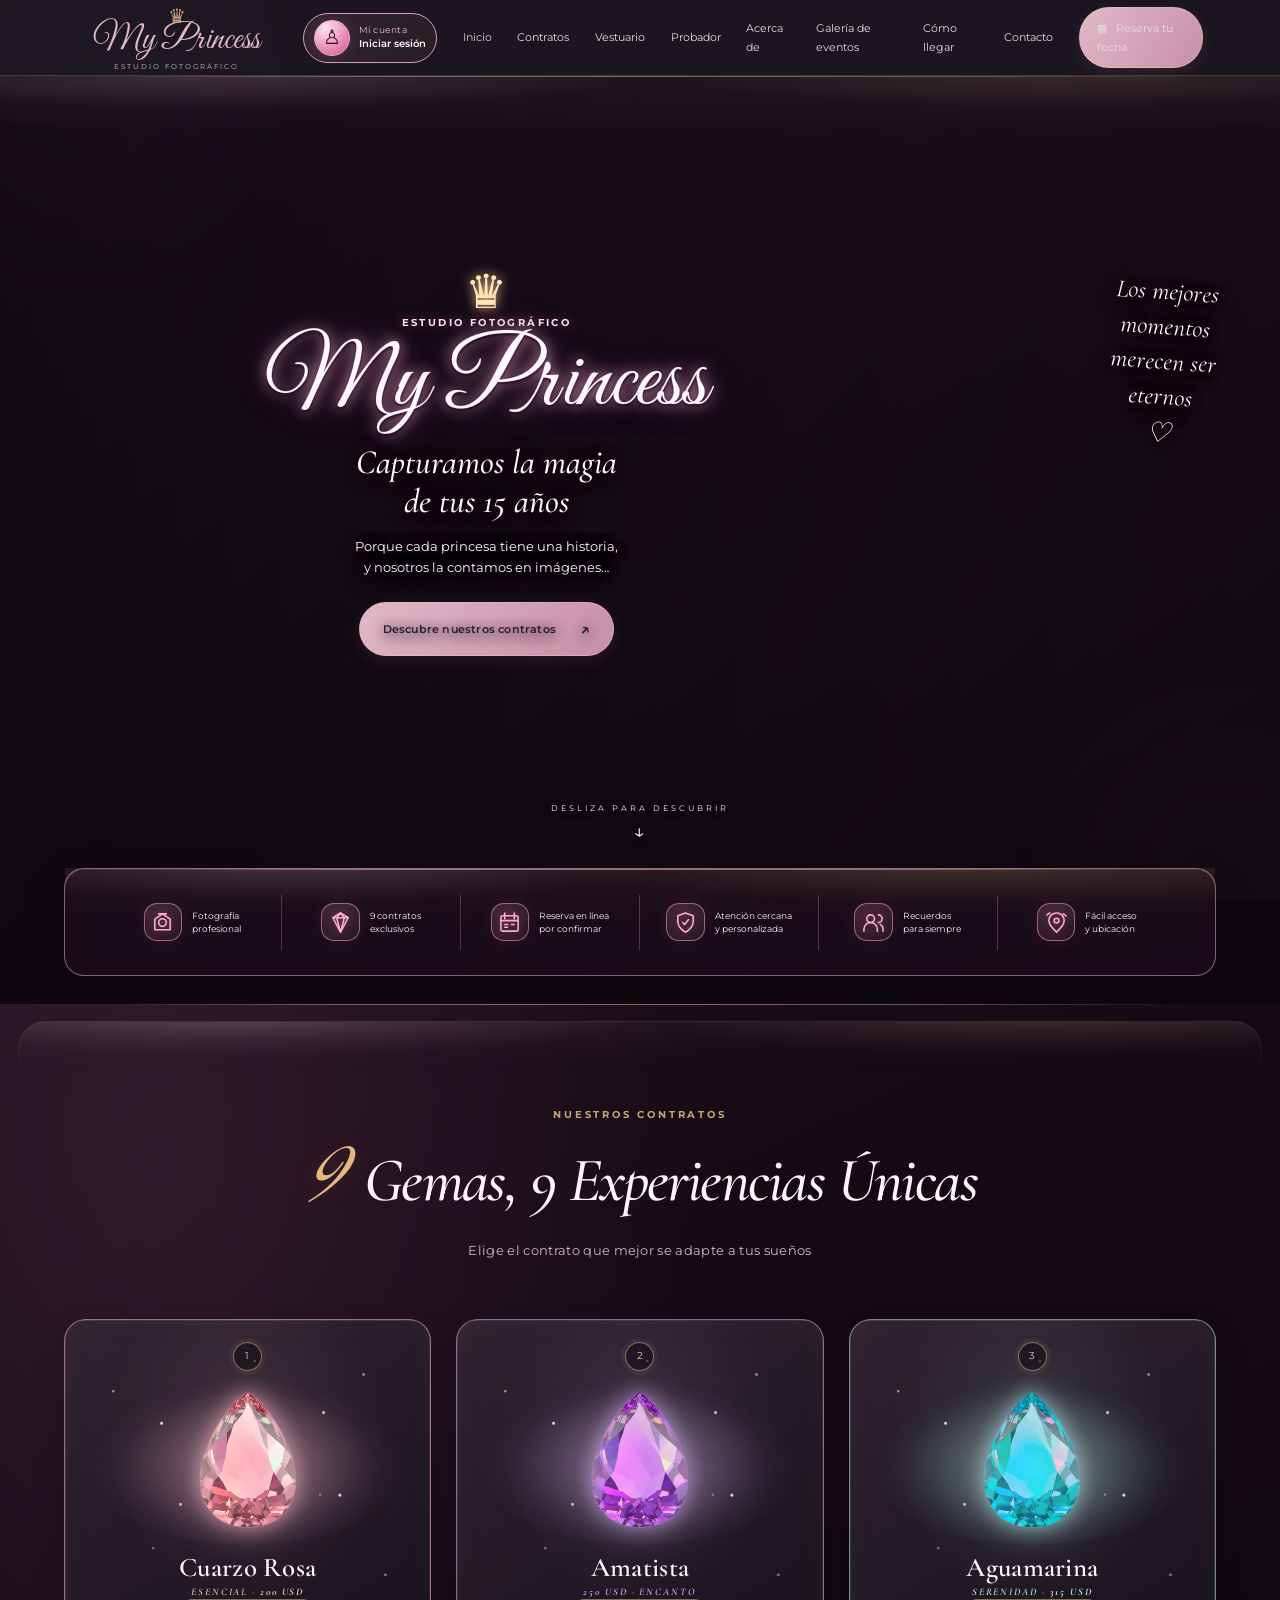
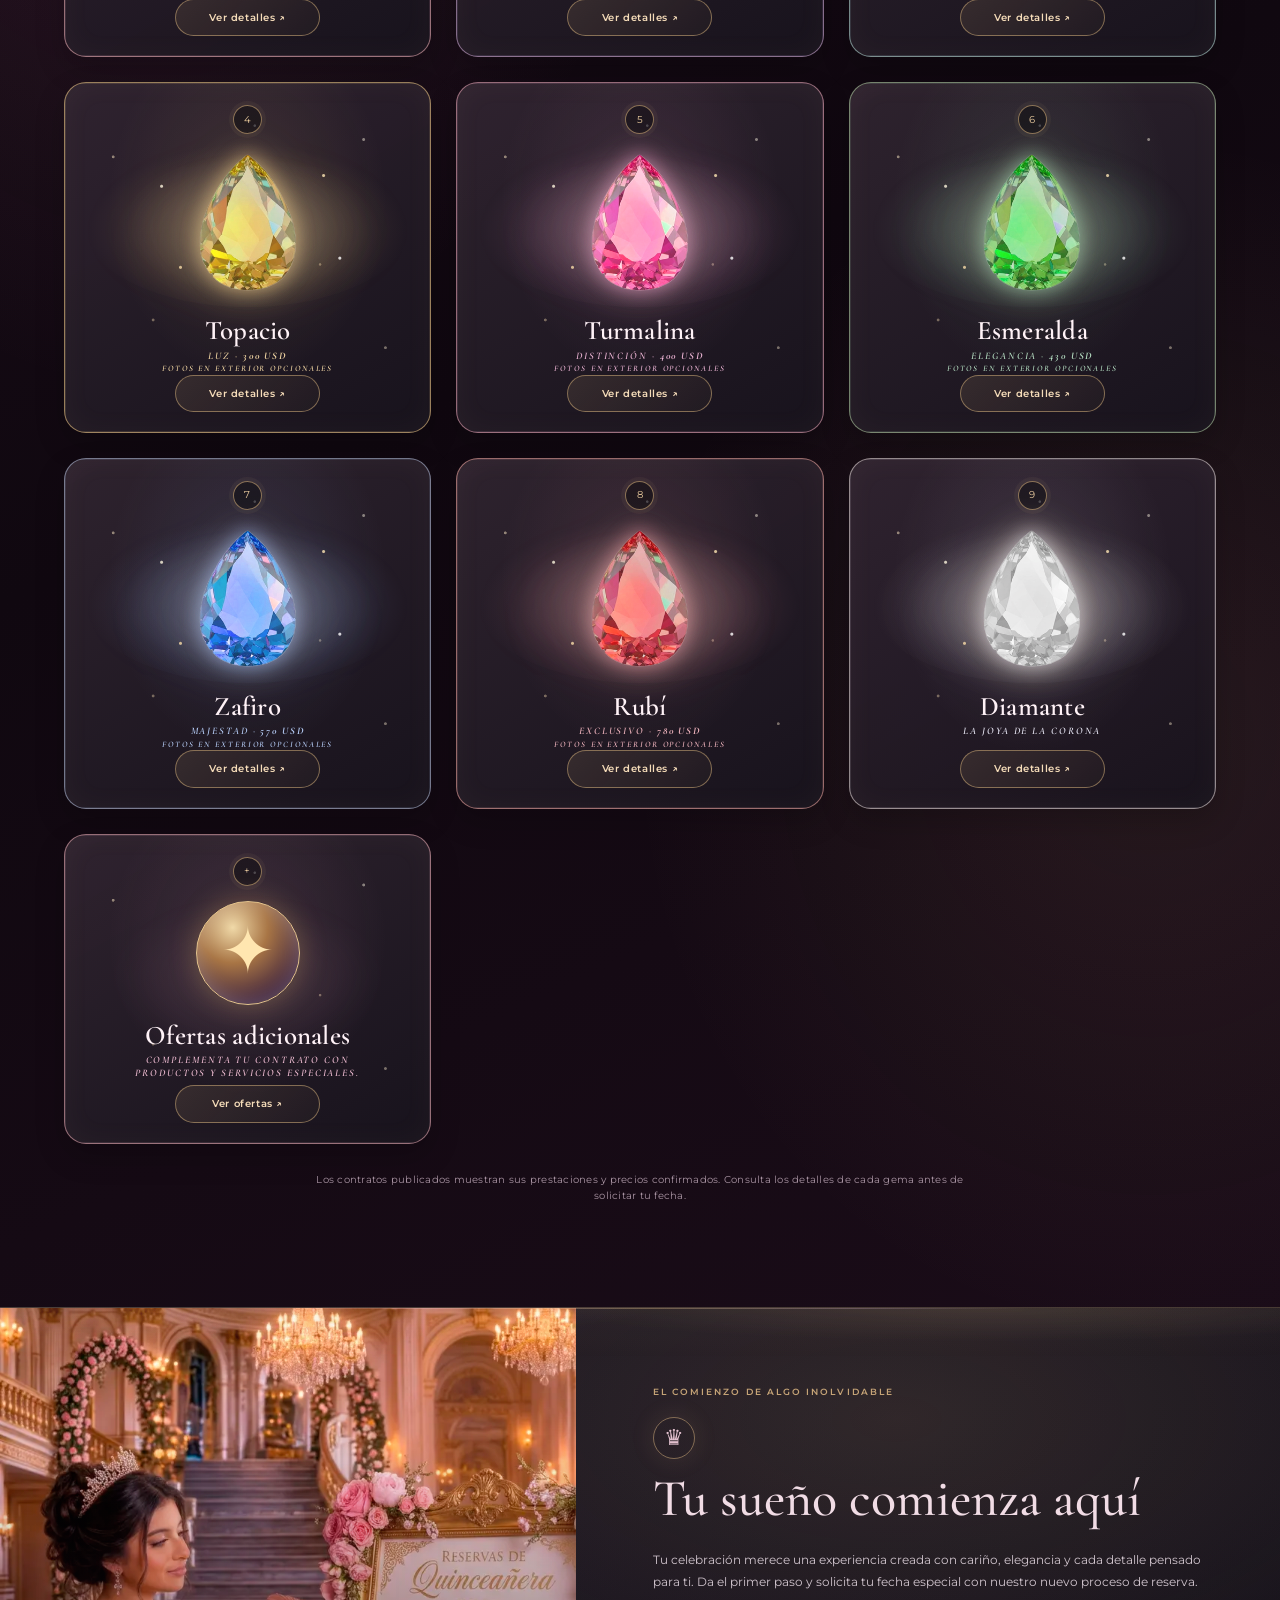
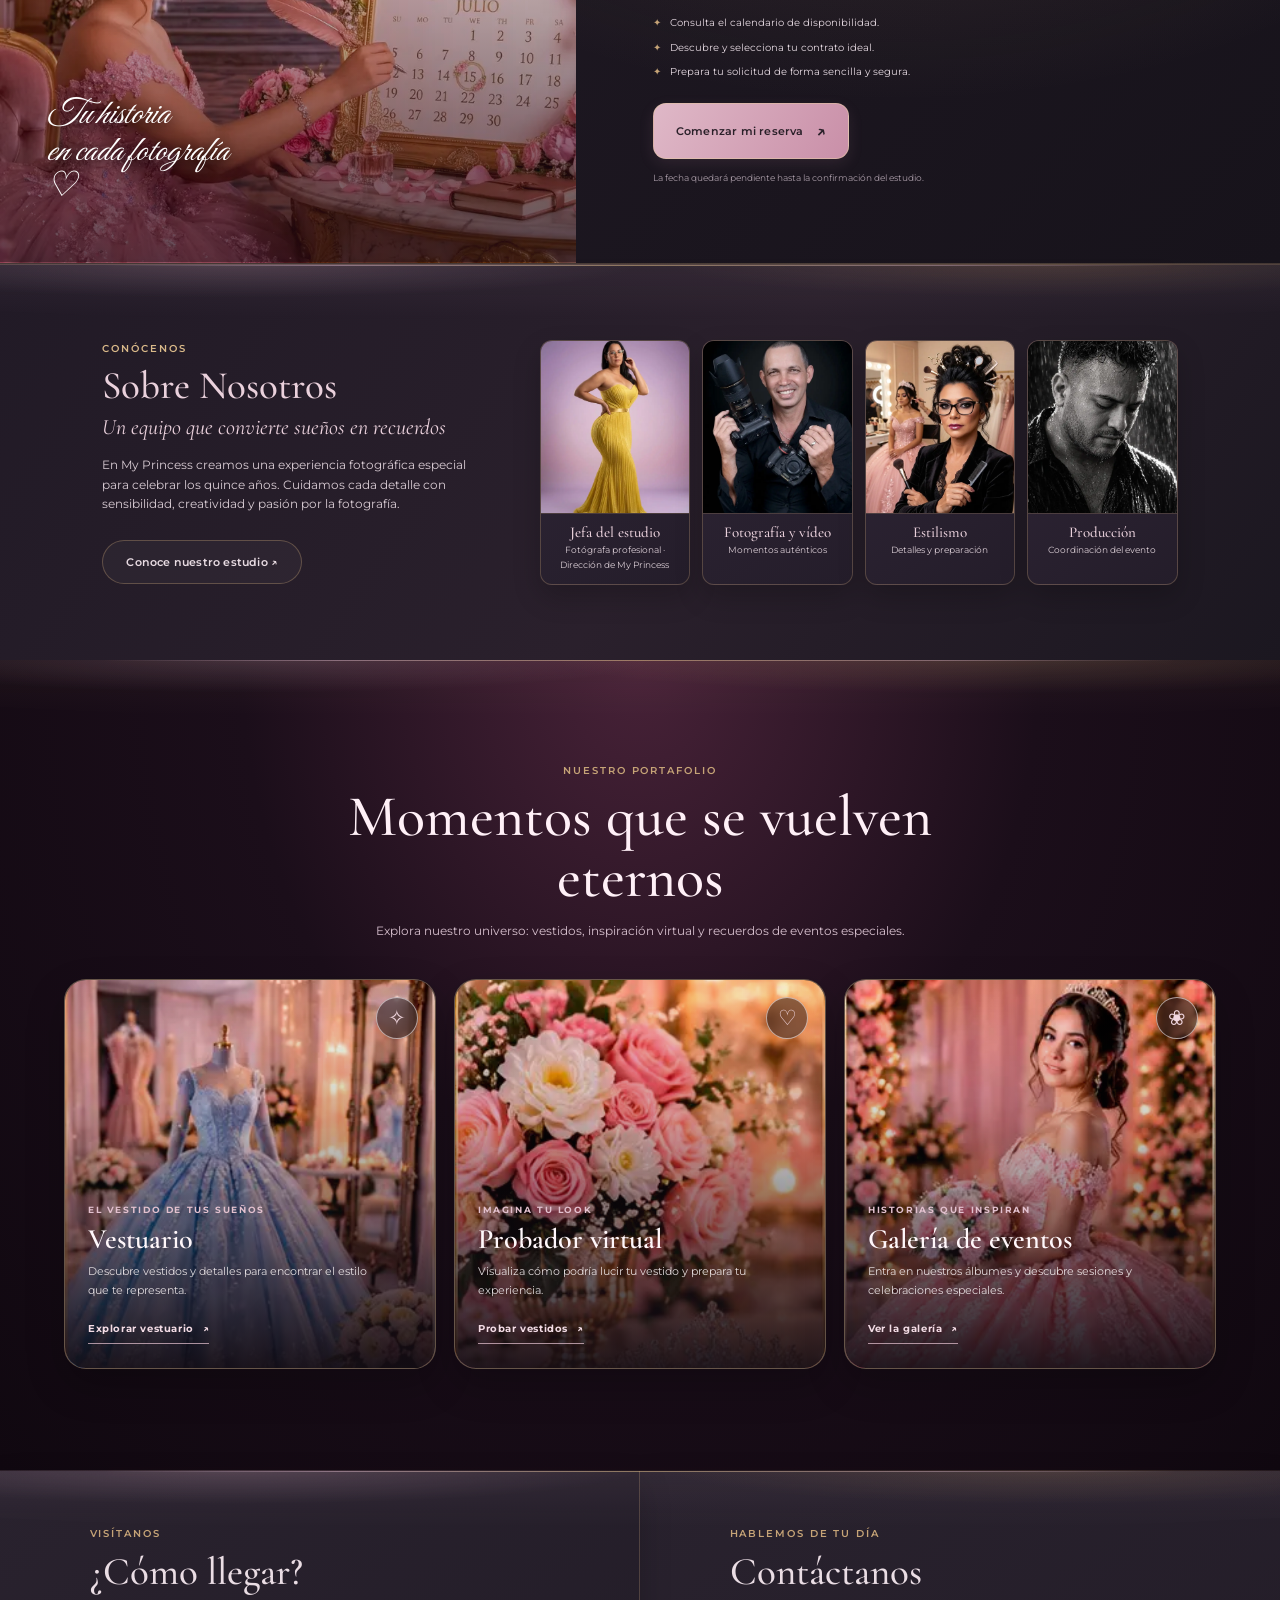
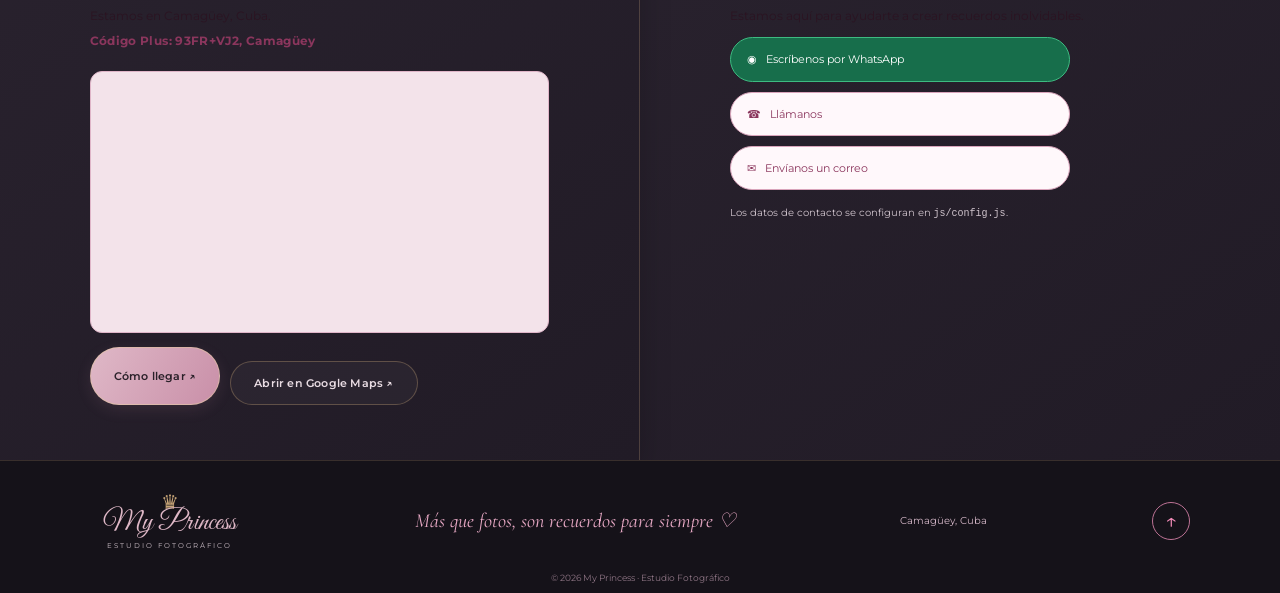
==== commit d1aee87f: "Fix visible newline and script tags on homepage" ====
--- a/index.html
+++ b/index.html
@@ -173,7 +173,8 @@
 <link rel="stylesheet" href="css/royal-dream.css?v=20261119-4">
   <link rel="stylesheet" href="css/royal-effects.css?v=3">
   <link rel="stylesheet" href="css/royal-flow.css?v=3">
-<link rel="stylesheet" href="css/portfolio-links.css?v=1">\n</head>
+<link rel="stylesheet" href="css/portfolio-links.css?v=1">
+</head>
 <body>
 <div class="petal-layer" aria-hidden="true"><i></i><i></i><i></i><i></i><i></i><i></i><i></i><i></i></div>
 <header class="header" id="top"><a class="brand" href="#inicio"><span class="crown">♛</span><span>My Princess</span><small>ESTUDIO FOTOGRÁFICO</small></a><button class="menu-toggle" aria-label="Abrir menú" aria-expanded="false">☰</button><a href="cuenta.html" class="account-indicator" id="accountIndicator" aria-label="Mi cuenta"><span class="account-avatar" id="accountAvatar" aria-hidden="true">♙</span><span class="account-greeting"><span id="accountHello">Mi cuenta</span><strong id="accountUserName">Iniciar sesión</strong></span></a><nav class="nav"><a class="active" href="#inicio">Inicio</a><a href="#contratos">Contratos</a><a href="vestuario.html">Vestuario</a><a href="probador.html">Probador</a><a href="#nosotros">Acerca de</a><a href="eventos.html">Galería de eventos</a><a href="#ubicacion">Cómo llegar</a><a href="#contacto">Contacto</a><a class="nav-cta" href="reserva.html">▦ &nbsp; Reserva tu fecha</a></nav></header>
@@ -289,6 +290,6 @@
 <script>
 (()=>{const modal=document.getElementById('studioVideoModal'),trigger=document.getElementById('openStudioVideo'),closeBtn=document.getElementById('closeStudioVideo'),frame=document.getElementById('studioVideoFrame');if(!modal||!trigger||!closeBtn||!frame)return;let previousFocus=null;const open=event=>{event?.preventDefault();previousFocus=document.activeElement;modal.hidden=false;frame.src=frame.dataset.embed;document.body.style.overflow='hidden';closeBtn.focus()};const close=()=>{if(modal.hidden)return;modal.hidden=true;frame.src='about:blank';document.body.style.overflow='';previousFocus?.focus?.()};trigger.addEventListener('click',open);closeBtn.addEventListener('click',close);modal.addEventListener('click',event=>{if(event.target===modal)close()});document.addEventListener('keydown',event=>{if(event.key==='Escape'&&!modal.hidden)close()})})();
 </script>
-  <script src="js/royal-effects.js?v=2" defer>
-  <script src="js/royal-flow.js?v=3" defer></script></script>
+  <script src="js/royal-effects.js?v=2" defer></script>
+  <script src="js/royal-flow.js?v=3" defer></script>
 </body></html>
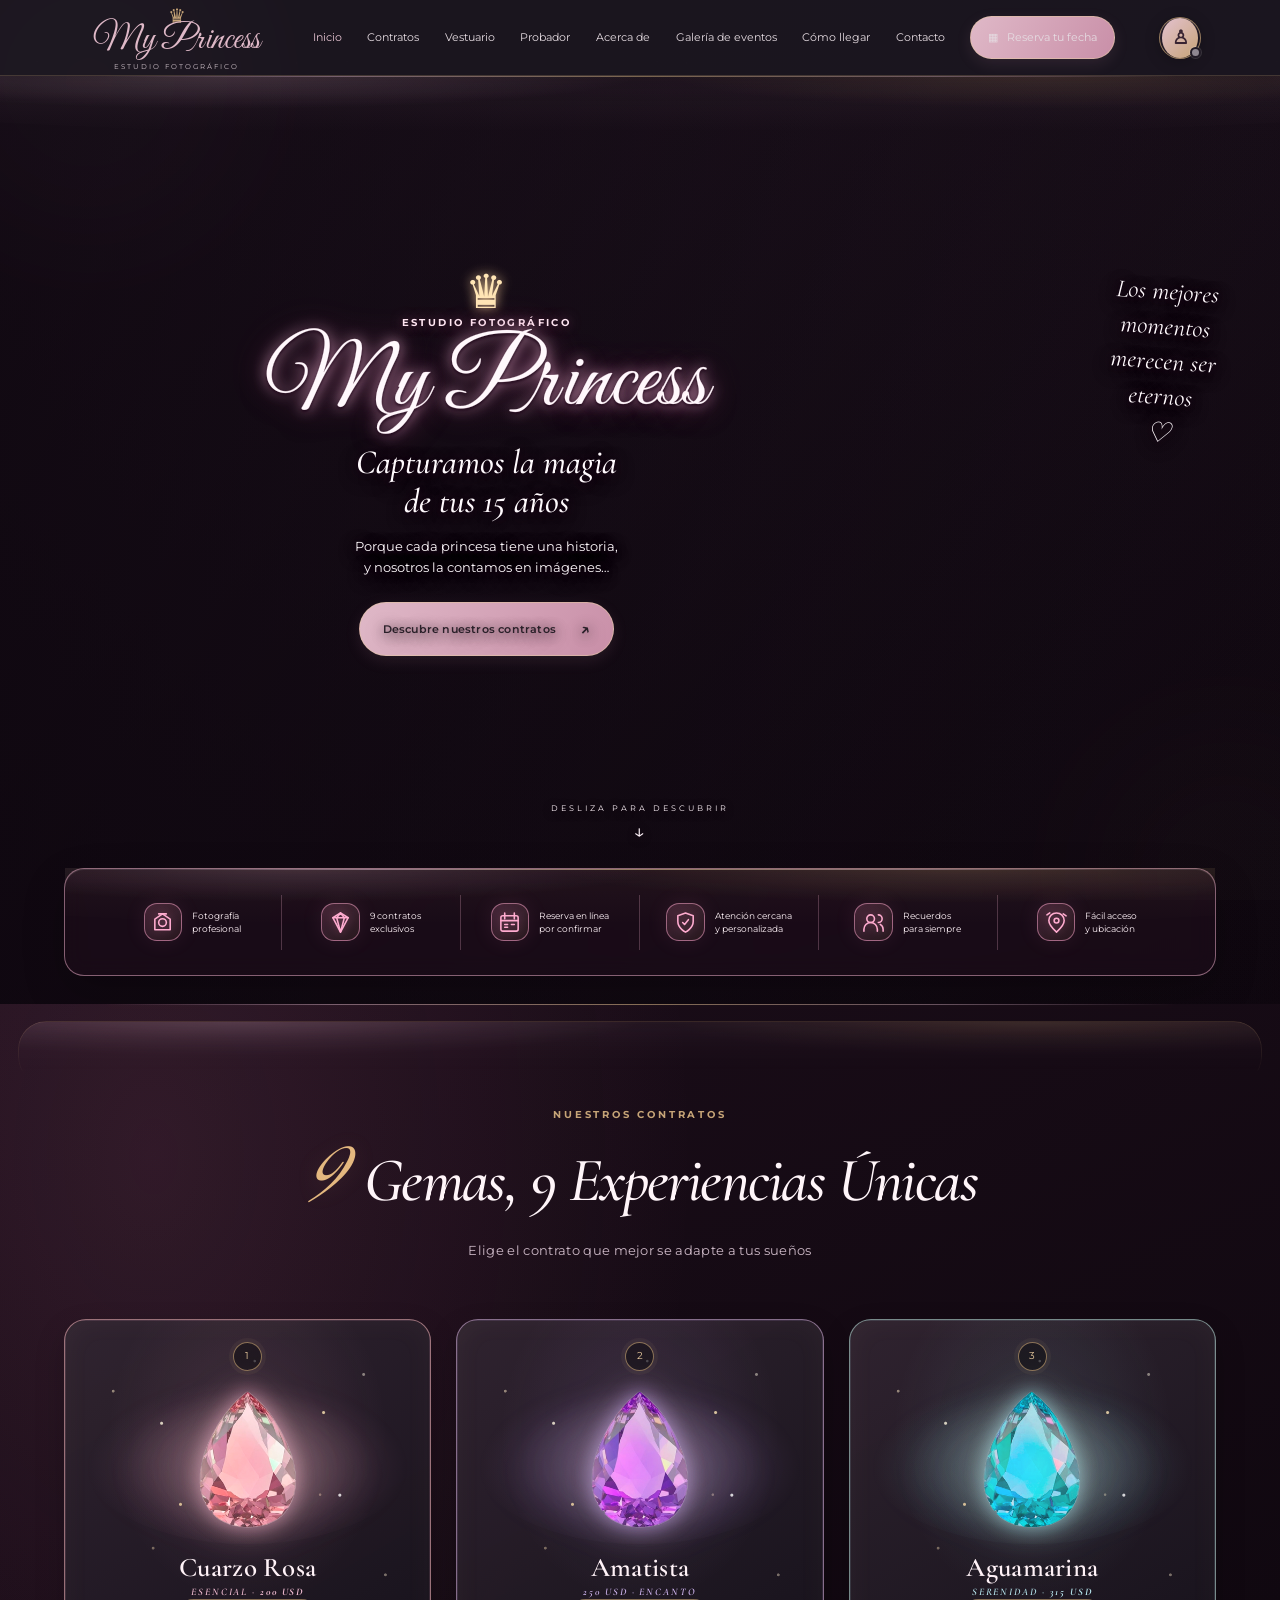
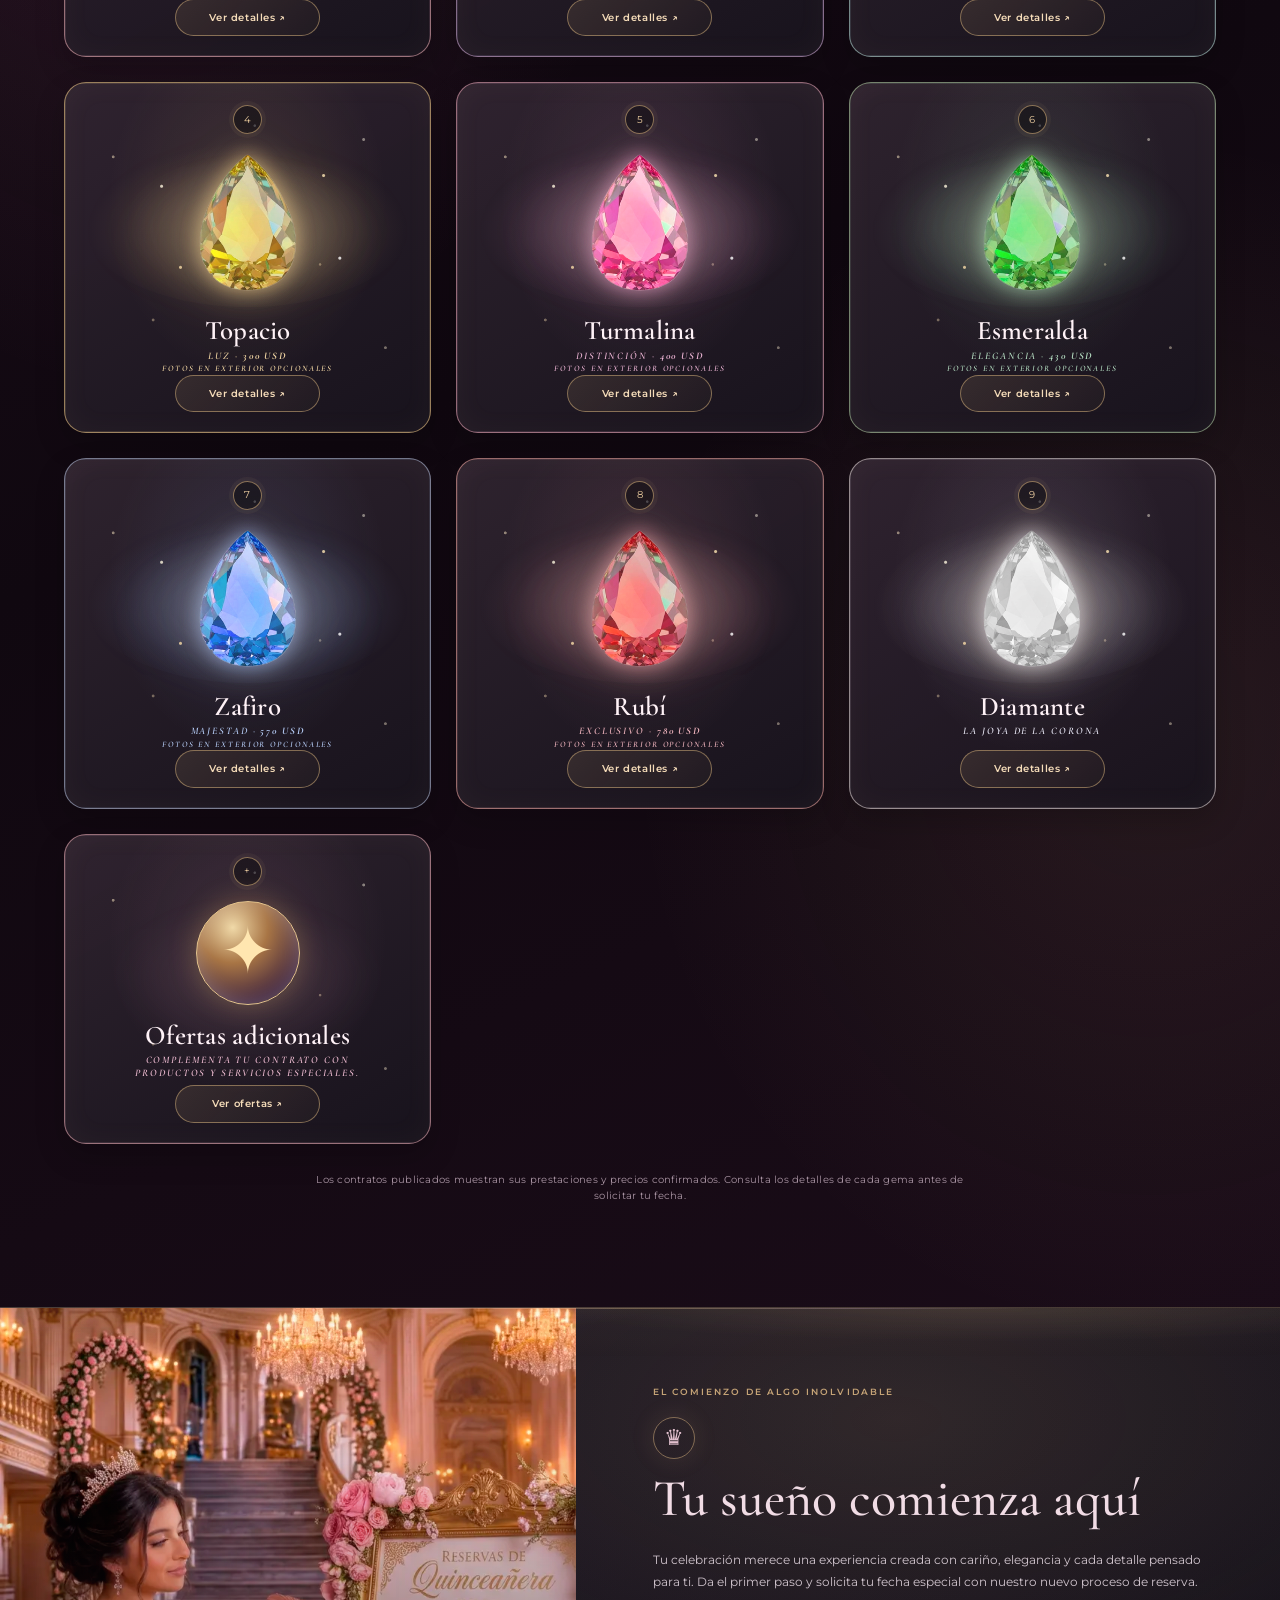
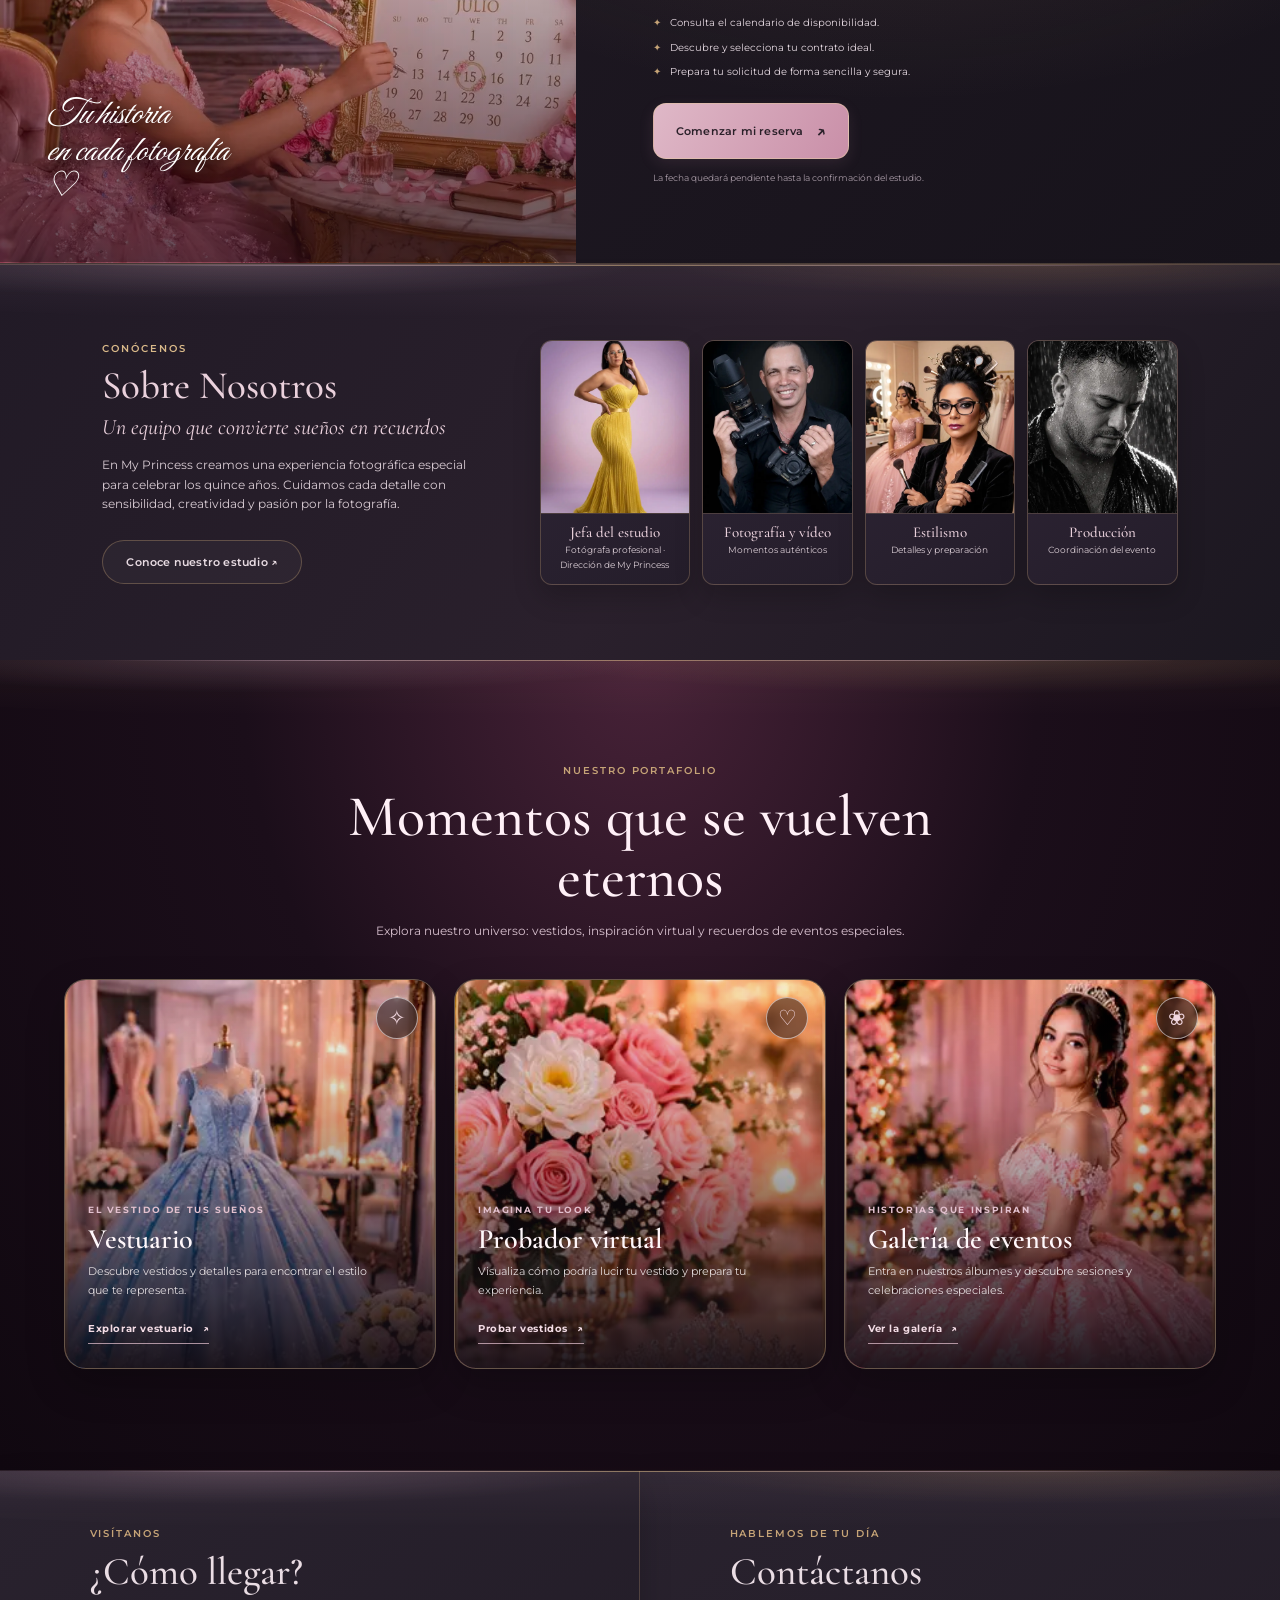
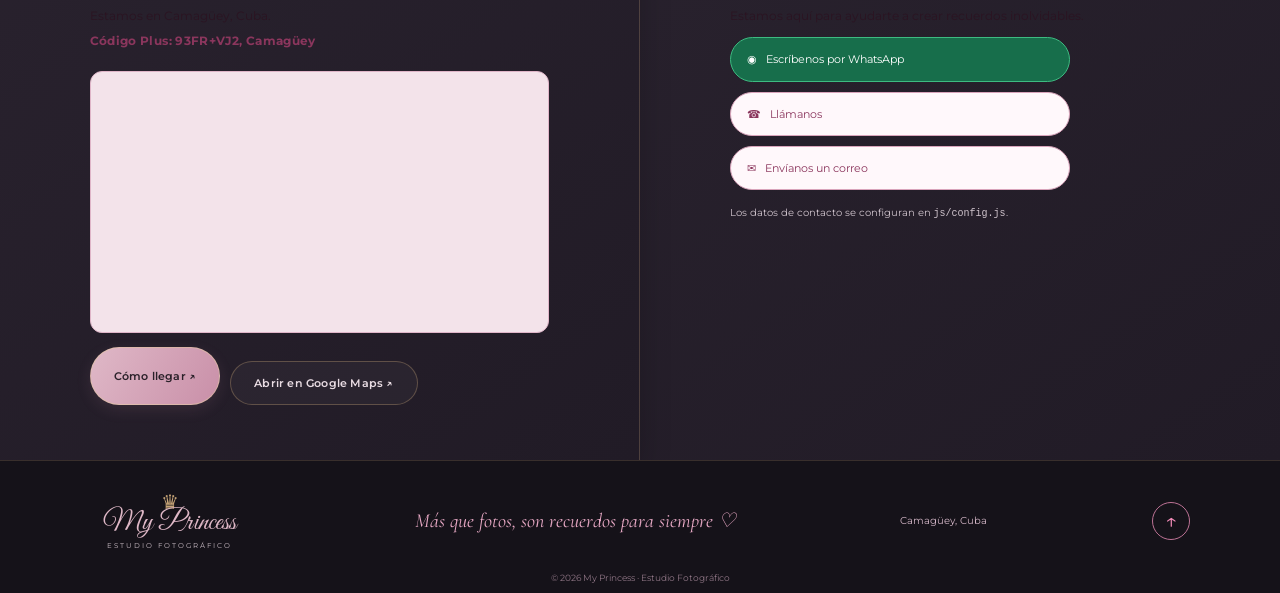
==== commit 0ac386b2: "Apply shared account header across public pages" ====
--- a/index.html
+++ b/index.html
@@ -174,10 +174,11 @@
   <link rel="stylesheet" href="css/royal-effects.css?v=3">
   <link rel="stylesheet" href="css/royal-flow.css?v=3">
 <link rel="stylesheet" href="css/portfolio-links.css?v=1">
+<link rel="stylesheet" href="css/global-account.css?v=1">
 </head>
 <body>
 <div class="petal-layer" aria-hidden="true"><i></i><i></i><i></i><i></i><i></i><i></i><i></i><i></i></div>
-<header class="header" id="top"><a class="brand" href="#inicio"><span class="crown">♛</span><span>My Princess</span><small>ESTUDIO FOTOGRÁFICO</small></a><button class="menu-toggle" aria-label="Abrir menú" aria-expanded="false">☰</button><a href="cuenta.html" class="account-indicator" id="accountIndicator" aria-label="Mi cuenta"><span class="account-avatar" id="accountAvatar" aria-hidden="true">♙</span><span class="account-greeting"><span id="accountHello">Mi cuenta</span><strong id="accountUserName">Iniciar sesión</strong></span></a><nav class="nav"><a class="active" href="#inicio">Inicio</a><a href="#contratos">Contratos</a><a href="vestuario.html">Vestuario</a><a href="probador.html">Probador</a><a href="#nosotros">Acerca de</a><a href="eventos.html">Galería de eventos</a><a href="#ubicacion">Cómo llegar</a><a href="#contacto">Contacto</a><a class="nav-cta" href="reserva.html">▦ &nbsp; Reserva tu fecha</a></nav></header>
+<header class="header" id="top"><a class="brand" href="#inicio"><span class="crown">♛</span><span>My Princess</span><small>ESTUDIO FOTOGRÁFICO</small></a><button class="menu-toggle" aria-label="Abrir menú" aria-expanded="false">☰</button><a href="cuenta.html" class="account-indicator mp-global-account" id="accountIndicator" aria-label="Mi cuenta"><span class="account-avatar" id="accountAvatar" aria-hidden="true">♙</span><span class="account-online-dot" id="accountOnlineDot" aria-label="Desconectado"></span></a><nav class="nav"><a class="active" href="#inicio">Inicio</a><a href="#contratos">Contratos</a><a href="vestuario.html">Vestuario</a><a href="probador.html">Probador</a><a href="#nosotros">Acerca de</a><a href="eventos.html">Galería de eventos</a><a href="#ubicacion">Cómo llegar</a><a href="#contacto">Contacto</a><a class="nav-cta" href="reserva.html">▦ &nbsp; Reserva tu fecha</a></nav></header>
 <main>
 <div class="hero-benefits-shell">
 <section class="hero" id="inicio"><div class="hero-photo"></div><div class="hero-vignette"></div><div class="hero-copy reveal"><div class="hero-crown">♛</div><p class="eyebrow">ESTUDIO FOTOGRÁFICO</p><h1>My Princess</h1><h2>Capturamos la magia<br>de tus 15 años</h2><p class="intro">Porque cada princesa tiene una historia,<br>y nosotros la contamos en imágenes…</p><a class="button pink" href="#contratos">Descubre nuestros contratos <span>↗</span></a></div><div class="hero-note">Los mejores<br>momentos<br>merecen ser<br>eternos <b>♡</b></div><div class="hero-scroll">DESLIZA PARA DESCUBRIR <span>↓</span></div></section>
@@ -229,52 +230,12 @@
 </main><footer class="footer"><a class="brand footer-brand" href="#top"><span class="crown">♛</span><span>My Princess</span><small>ESTUDIO FOTOGRÁFICO</small></a><p>Más que fotos, son recuerdos para siempre ♡</p><span>Camagüey, Cuba</span><a href="#top" class="back-top" aria-label="Volver arriba">↑</a><small class="copyright">© <span id="year"></span> My Princess · Estudio Fotográfico</small></footer>
 <div class="modal" id="contractModal" aria-hidden="true"><div class="modal-panel"><button class="modal-close" aria-label="Cerrar">×</button><div class="modal-gem">✧</div><p class="eyebrow">CONTRATO FOTOGRÁFICO</p><h2 id="modalTitle">Cuarzo Rosa</h2><div id="modalDescription" class="modal-description">Una experiencia pensada para guardar recuerdos inolvidables.</div><p class="modal-note">Consulta el contenido y precio de este contrato.</p><a href="reserva.html" class="button pink modal-reserve">Consultar este contrato →</a></div></div>
 <div class="lightbox" id="lightbox"><button aria-label="Cerrar imagen">×</button><img src="" alt="Vista ampliada"></div>
-<script src="js/config.js"></script><script src="https://cdn.jsdelivr.net/npm/@supabase/supabase-js@2"></script><script src="https://cdn.jsdelivr.net/npm/fullcalendar@6.1.19/index.global.min.js"></script><script src="https://cdn.jsdelivr.net/npm/@fullcalendar/core@6.1.19/locales/es.global.min.js"></script><script src="js/main.js?v=24"></script>
+<script src="js/config.js"></script><script src="https://cdn.jsdelivr.net/npm/@supabase/supabase-js@2"></script><script src="js/global-account.js?v=1"></script><script src="https://cdn.jsdelivr.net/npm/fullcalendar@6.1.19/index.global.min.js"></script><script src="https://cdn.jsdelivr.net/npm/@fullcalendar/core@6.1.19/locales/es.global.min.js"></script><script src="js/main.js?v=24"></script>
 <script src="js/calendar.js?v=23"></script><script src="js/my-princess-data.js?v=16"></script><script src="js/homepage-images.js?v=7"></script>
 
 
 
-<script>
-(() => {
-  const indicator = document.getElementById('accountIndicator');
-  const hello = document.getElementById('accountHello');
-  const nameEl = document.getElementById('accountUserName');
-  const avatar = document.getElementById('accountAvatar');
-  const cfg = window.MY_PRINCESS_CONFIG || {};
-  if (!indicator || !window.supabase || !cfg.SUPABASE_URL || !cfg.SUPABASE_ANON_KEY) return;
-  const sb = window.supabase.createClient(cfg.SUPABASE_URL, cfg.SUPABASE_ANON_KEY);
-  function setLoggedOut() {
-    indicator.classList.remove('is-logged-in');
-    hello.textContent = 'Bienvenido';
-    nameEl.textContent = 'Mi cuenta';
-    avatar.textContent = '♙';
-    indicator.setAttribute('aria-label', 'Iniciar sesión o crear una cuenta');
-  }
-  async function refreshAccount(user) {
-    if (!user) { setLoggedOut(); return; }
-    const meta = user.user_metadata || {};
-    let displayName = String(meta.full_name || meta.name || '').trim();
-    try {
-      const { data: profile } = await sb.from('client_profiles').select('full_name').eq('user_id', user.id).maybeSingle();
-      if (profile?.full_name) displayName = String(profile.full_name).trim();
-    } catch (e) { console.warn('No se pudo leer el nombre del perfil:', e); }
-    if (!displayName) displayName = String(user.email || '').split('@')[0] || 'Cliente';
-    const firstName = displayName.split(/\\s+/)[0];
-    hello.textContent = '¡Hola!';
-    nameEl.textContent = firstName;
-    avatar.textContent = firstName.charAt(0).toLocaleUpperCase('es');
-    indicator.classList.add('is-logged-in');
-    indicator.setAttribute('aria-label', 'Sesión iniciada: ' + displayName + '. Abrir mi cuenta');
-    indicator.title = 'Sesión iniciada como ' + displayName;
-  }
-  sb.auth.getSession().then(({data}) => refreshAccount(data.session?.user || null)).catch(setLoggedOut);
-  sb.auth.onAuthStateChange((event, session) => {
-    if (event === 'SIGNED_IN' || event === 'TOKEN_REFRESHED' || event === 'USER_UPDATED' || event === 'SIGNED_OUT') {
-      setTimeout(() => refreshAccount(session?.user || null), 0);
-    }
-  });
-})();
-</script>
+
 
 <div id="bookingSuccessModal" class="mp-success-overlay" role="dialog" aria-modal="true" aria-labelledby="bookingSuccessTitle" hidden><div class="mp-success-card"><button type="button" class="mp-success-close" id="bookingSuccessClose" aria-label="Cerrar">×</button><div class="mp-success-icon">♡</div><h2 id="bookingSuccessTitle">¡Gracias por tu solicitud!</h2><p>Gracias por enviar tu reserva. En un plazo de 24 horas recibirás una respuesta para realizar el pago de la reserva. Una vez efectuado el pago y confirmado por el estudio, tus días quedarán aprobados.</p><p>Muchas gracias por enviarnos tu solicitud.</p><p class="mp-success-ref" id="bookingSuccessReference"></p><button type="button" class="button pink" id="bookingSuccessOk">Entendido</button></div></div>
 <style>.mp-success-overlay{position:fixed;inset:0;z-index:99999;display:flex;align-items:center;justify-content:center;padding:20px;background:rgba(12,5,12,.78);backdrop-filter:blur(8px)}.mp-success-overlay[hidden]{display:none!important}.mp-success-card{position:relative;width:min(100%,470px);padding:34px 26px;border:1px solid #d6a2b8;border-radius:22px;background:linear-gradient(145deg,#fff8fc,#f7e5ee);color:#48243a;text-align:center;box-shadow:0 22px 80px #0008;animation:mpSuccessIn .25s ease-out}.mp-success-card h2{font-family:'Cormorant Garamond',Georgia,serif;font-size:36px;color:#8c3d65;margin:8px 0 14px}.mp-success-card p{line-height:1.65}.mp-success-icon{font-size:38px;color:#b65d89}.mp-success-close{position:absolute;right:12px;top:8px;border:0;background:transparent;color:#8c3d65;font-size:30px;cursor:pointer}.mp-success-ref{font-size:12px;color:#765466;overflow-wrap:anywhere}@keyframes mpSuccessIn{from{opacity:0;transform:translateY(12px) scale(.98)}to{opacity:1;transform:translateY(0) scale(1)}}@media(prefers-reduced-motion:reduce){.mp-success-card{animation:none}}</style>
--- a/css/global-account.css
+++ b/css/global-account.css
@@ -0,0 +1,11 @@
+/* My Princess · encabezado y cuenta globales */
+.mp-global-account{order:2;position:relative;display:inline-flex!important;align-items:center;justify-content:center;width:42px;height:42px;min-width:42px;padding:0!important;margin:0 2px 0 auto!important;border:1px solid rgba(198,164,119,.72)!important;border-radius:50%!important;background:linear-gradient(145deg,#2b202d,#17131b)!important;box-shadow:0 3px 15px rgba(0,0,0,.22),inset 0 1px rgba(255,255,255,.08);text-decoration:none;flex:0 0 42px;z-index:1002}
+.mp-global-account .account-avatar{display:grid!important;place-items:center;width:100%;height:100%;border:0!important;border-radius:50%;background:linear-gradient(135deg,#e3c1cf,#c6a477)!important;background-position:center!important;background-size:cover!important;color:#382432!important;font:600 19px Montserrat,sans-serif;overflow:hidden;box-shadow:none!important}
+.mp-global-account .account-online-dot{position:absolute;right:-1px;bottom:0;width:11px;height:11px;border:2px solid #211b26;border-radius:50%;background:#8e8790;box-shadow:0 0 0 1px rgba(255,255,255,.14)}
+.mp-global-account.is-logged-in .account-online-dot{background:#35d477;box-shadow:0 0 9px rgba(53,212,119,.65)}
+.header>.menu-toggle{order:3;flex:0 0 auto}
+.header>.nav,.header>.nav-dropdown{order:4}
+.header>.brand{order:1}
+@media(min-width:901px){.header>.nav,.header>.nav-dropdown{order:2}.header>.mp-global-account{order:3;margin-left:8px!important}.header>.menu-toggle{display:none!important}}
+@media(max-width:900px){.header{gap:9px}.header>.brand{min-width:0;flex:1 1 auto}.header>.mp-global-account{margin-left:auto!important}.header>.menu-toggle{margin-left:0}}
+@media(max-width:420px){.mp-global-account{width:38px;height:38px;min-width:38px;flex-basis:38px}.header{padding-left:12px;padding-right:12px}}
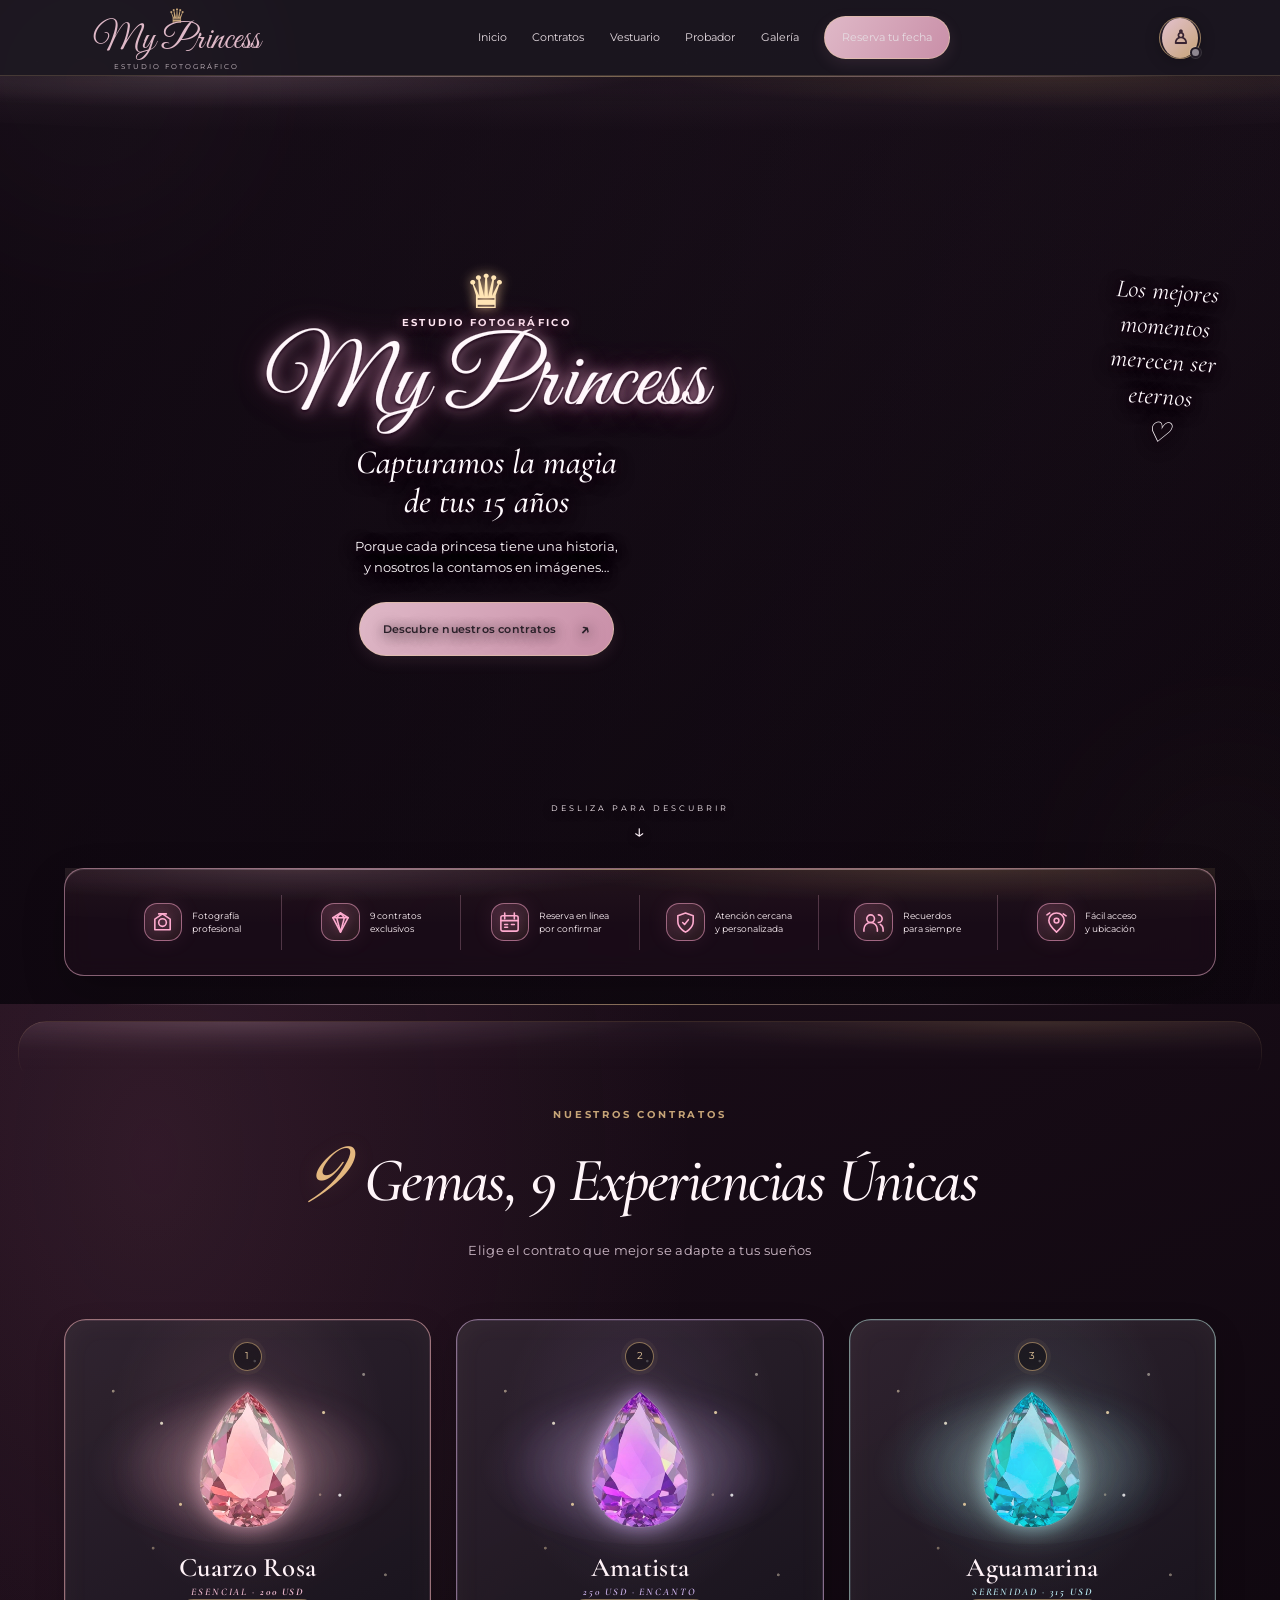
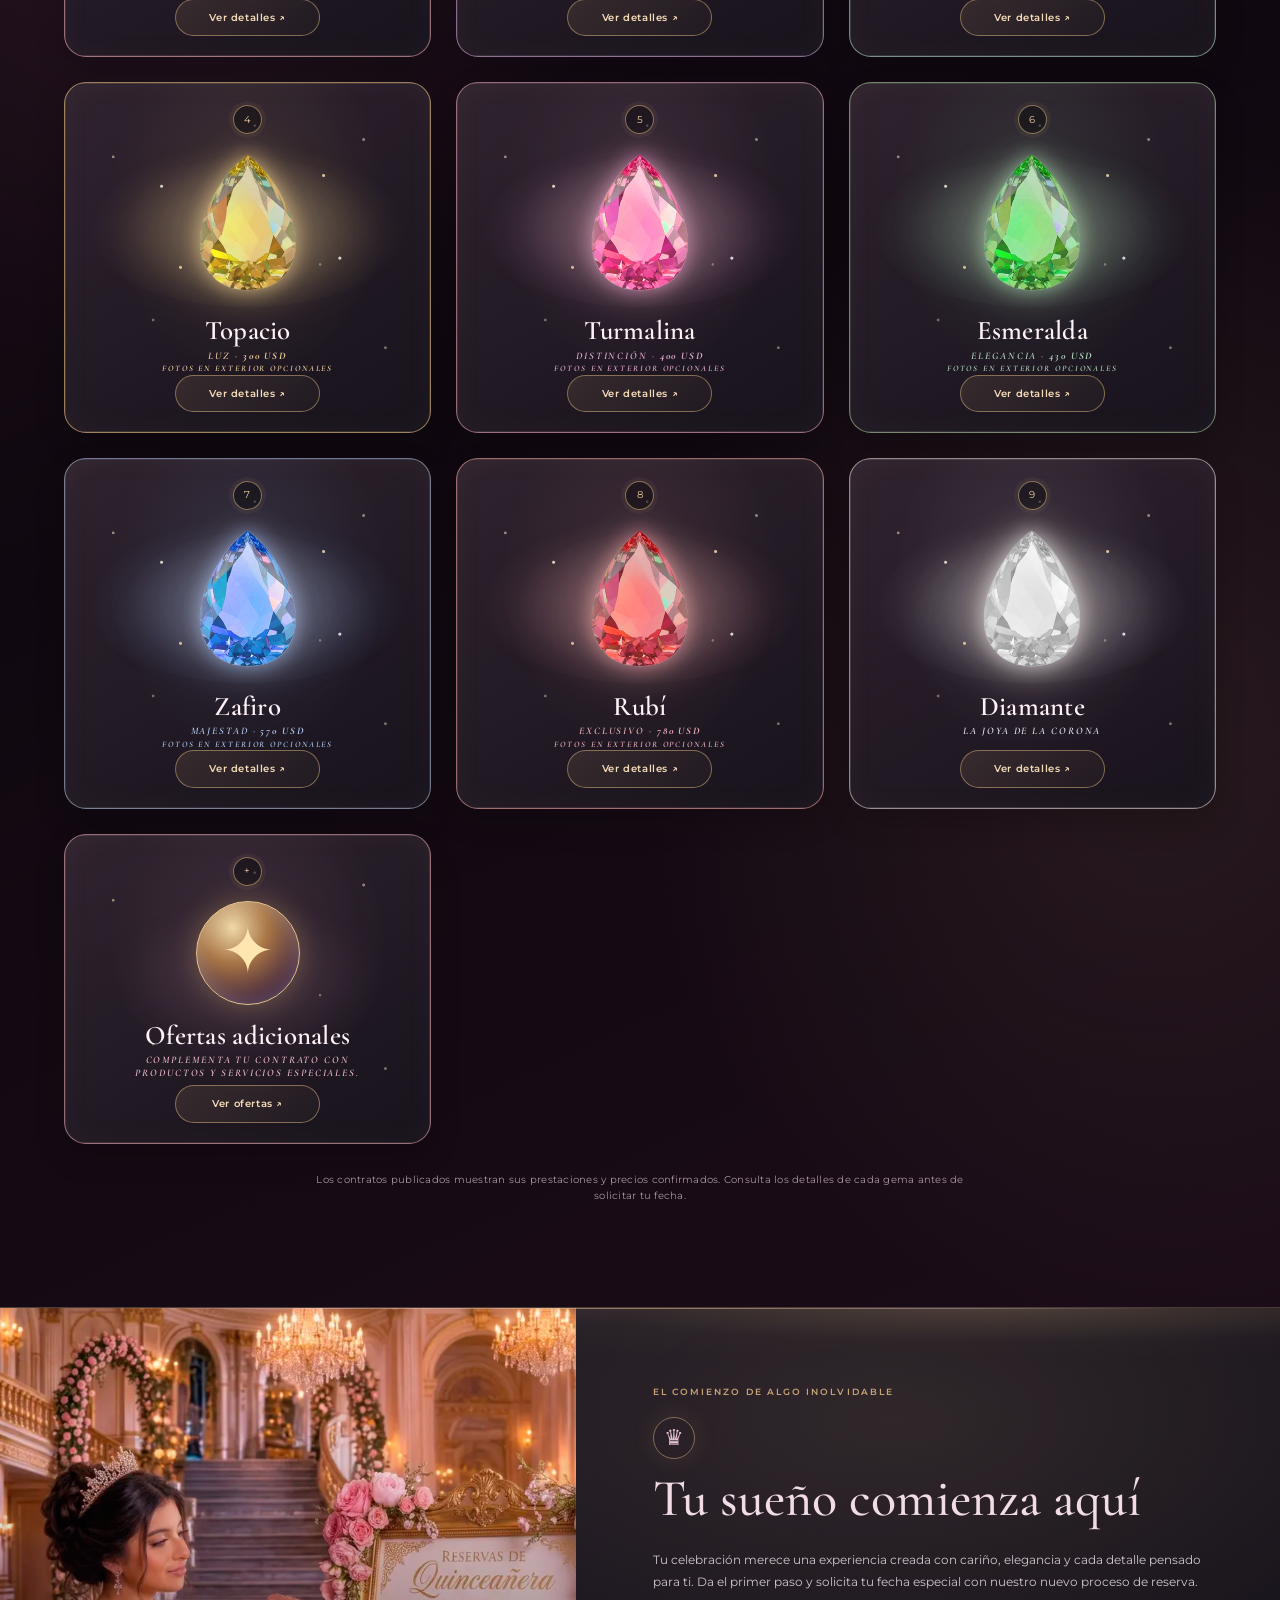
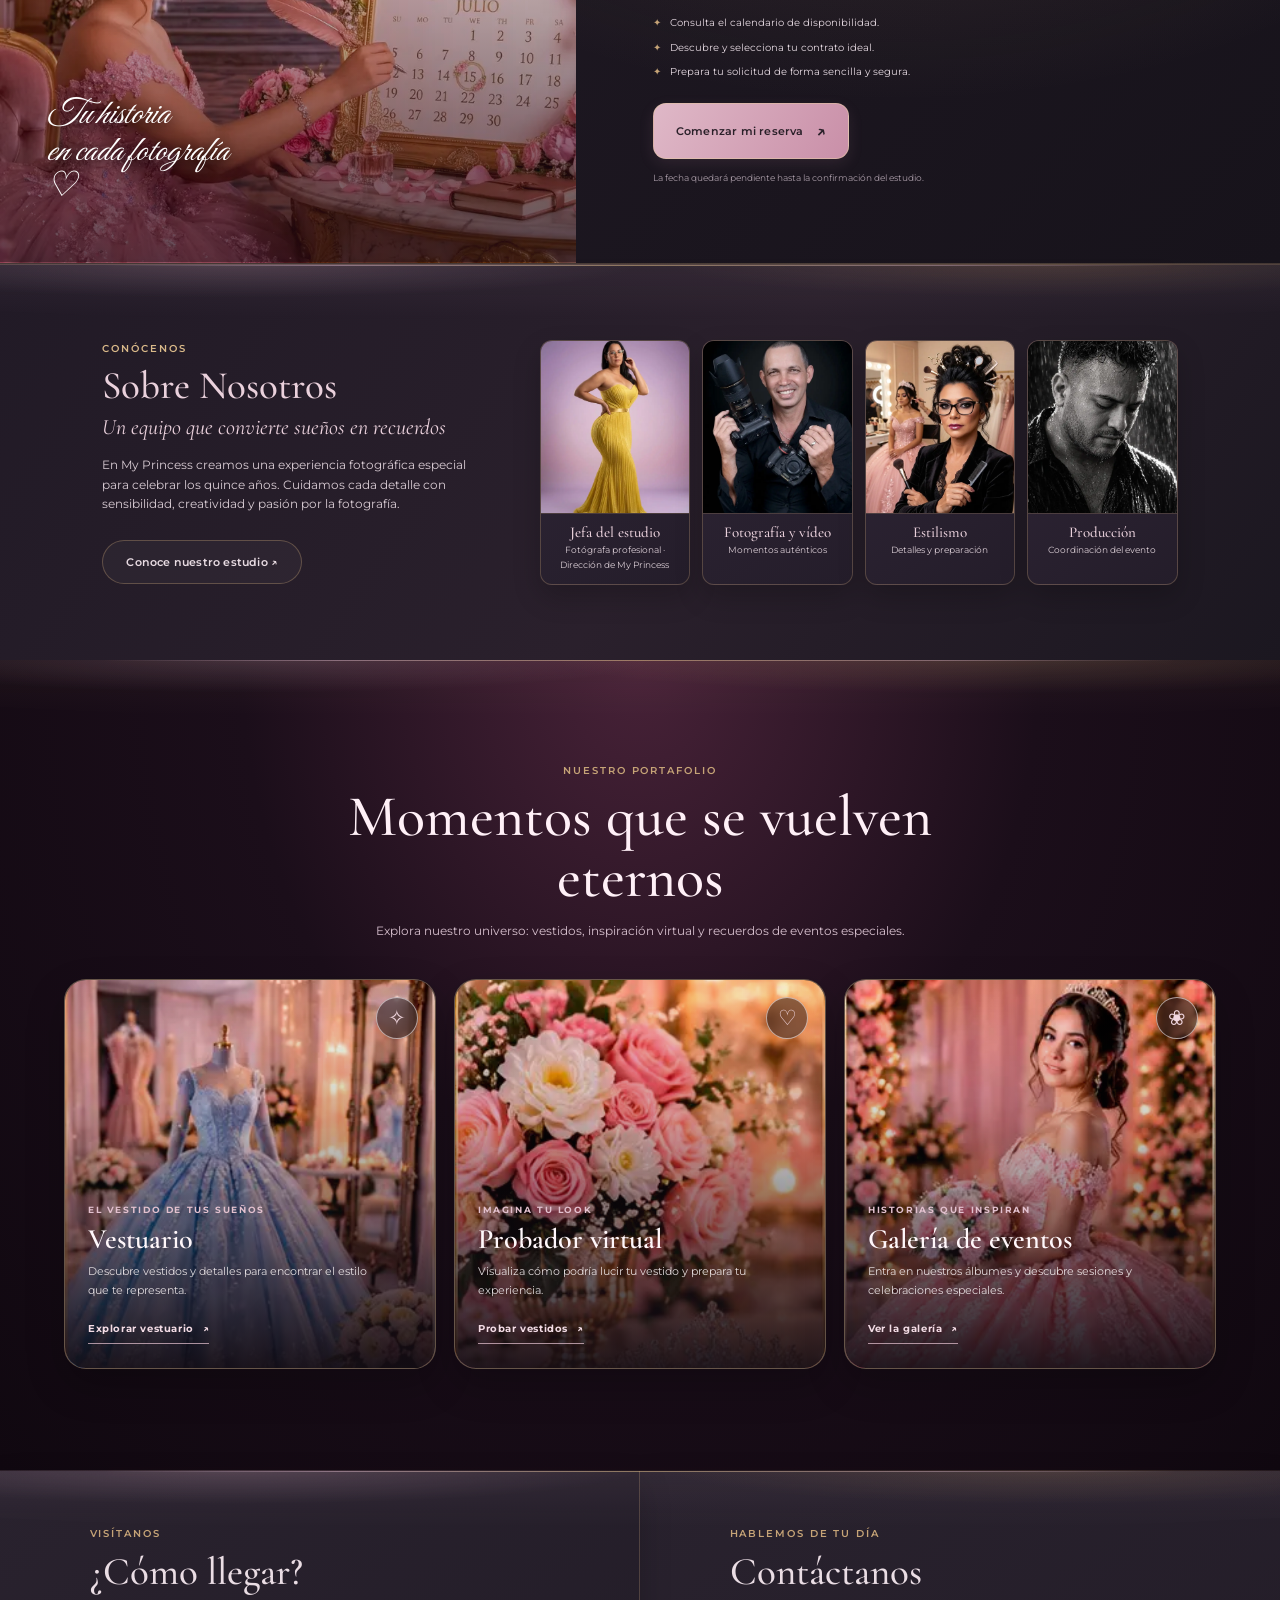
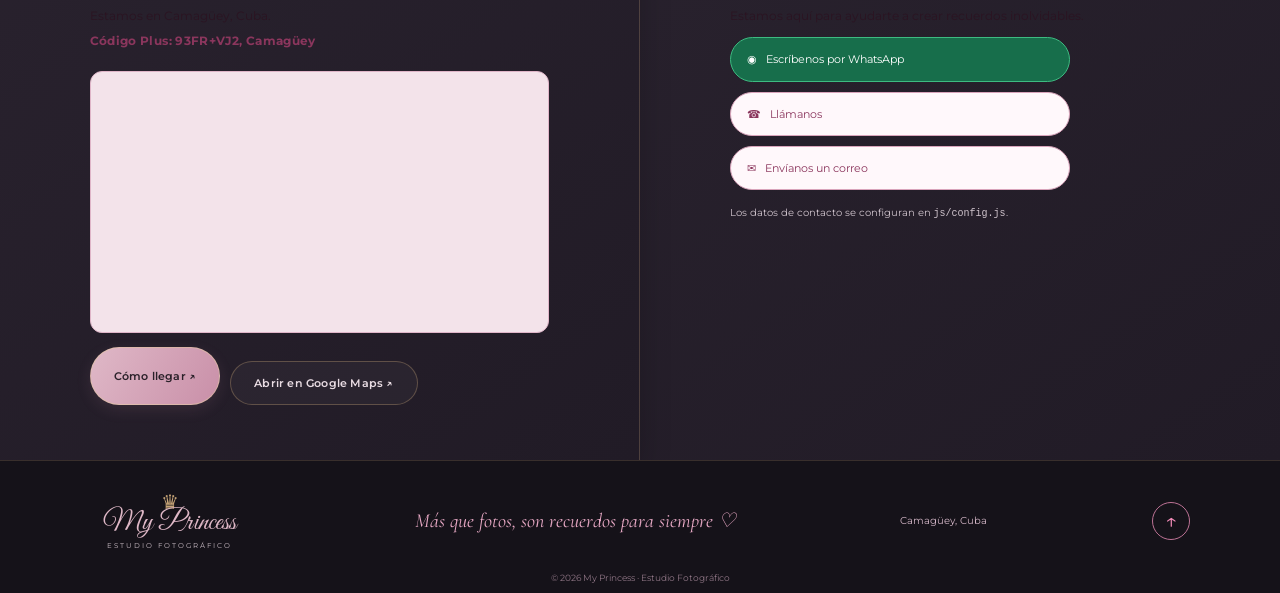
==== commit d4a49b7e: "Unify navigation options across public pages" ====
--- a/index.html
+++ b/index.html
@@ -178,7 +178,7 @@
 </head>
 <body>
 <div class="petal-layer" aria-hidden="true"><i></i><i></i><i></i><i></i><i></i><i></i><i></i><i></i></div>
-<header class="header" id="top"><a class="brand" href="#inicio"><span class="crown">♛</span><span>My Princess</span><small>ESTUDIO FOTOGRÁFICO</small></a><button class="menu-toggle" aria-label="Abrir menú" aria-expanded="false">☰</button><a href="cuenta.html" class="account-indicator mp-global-account" id="accountIndicator" aria-label="Mi cuenta"><span class="account-avatar" id="accountAvatar" aria-hidden="true">♙</span><span class="account-online-dot" id="accountOnlineDot" aria-label="Desconectado"></span></a><nav class="nav"><a class="active" href="#inicio">Inicio</a><a href="#contratos">Contratos</a><a href="vestuario.html">Vestuario</a><a href="probador.html">Probador</a><a href="#nosotros">Acerca de</a><a href="eventos.html">Galería de eventos</a><a href="#ubicacion">Cómo llegar</a><a href="#contacto">Contacto</a><a class="nav-cta" href="reserva.html">▦ &nbsp; Reserva tu fecha</a></nav></header>
+<header class="header" id="top"><a class="brand" href="#inicio"><span class="crown">♛</span><span>My Princess</span><small>ESTUDIO FOTOGRÁFICO</small></a><button class="menu-toggle" aria-label="Abrir menú" aria-expanded="false">☰</button><a href="cuenta.html" class="account-indicator mp-global-account" id="accountIndicator" aria-label="Mi cuenta"><span class="account-avatar" id="accountAvatar" aria-hidden="true">♙</span><span class="account-online-dot" id="accountOnlineDot" aria-label="Desconectado"></span></a><nav class="nav"><a href="index.html">Inicio</a><a href="index.html#contratos">Contratos</a><a href="vestuario.html">Vestuario</a><a href="probador.html">Probador</a><a href="eventos.html">Galería</a><a class="nav-cta" href="reserva.html">Reserva tu fecha</a></nav></header>
 <main>
 <div class="hero-benefits-shell">
 <section class="hero" id="inicio"><div class="hero-photo"></div><div class="hero-vignette"></div><div class="hero-copy reveal"><div class="hero-crown">♛</div><p class="eyebrow">ESTUDIO FOTOGRÁFICO</p><h1>My Princess</h1><h2>Capturamos la magia<br>de tus 15 años</h2><p class="intro">Porque cada princesa tiene una historia,<br>y nosotros la contamos en imágenes…</p><a class="button pink" href="#contratos">Descubre nuestros contratos <span>↗</span></a></div><div class="hero-note">Los mejores<br>momentos<br>merecen ser<br>eternos <b>♡</b></div><div class="hero-scroll">DESLIZA PARA DESCUBRIR <span>↓</span></div></section>
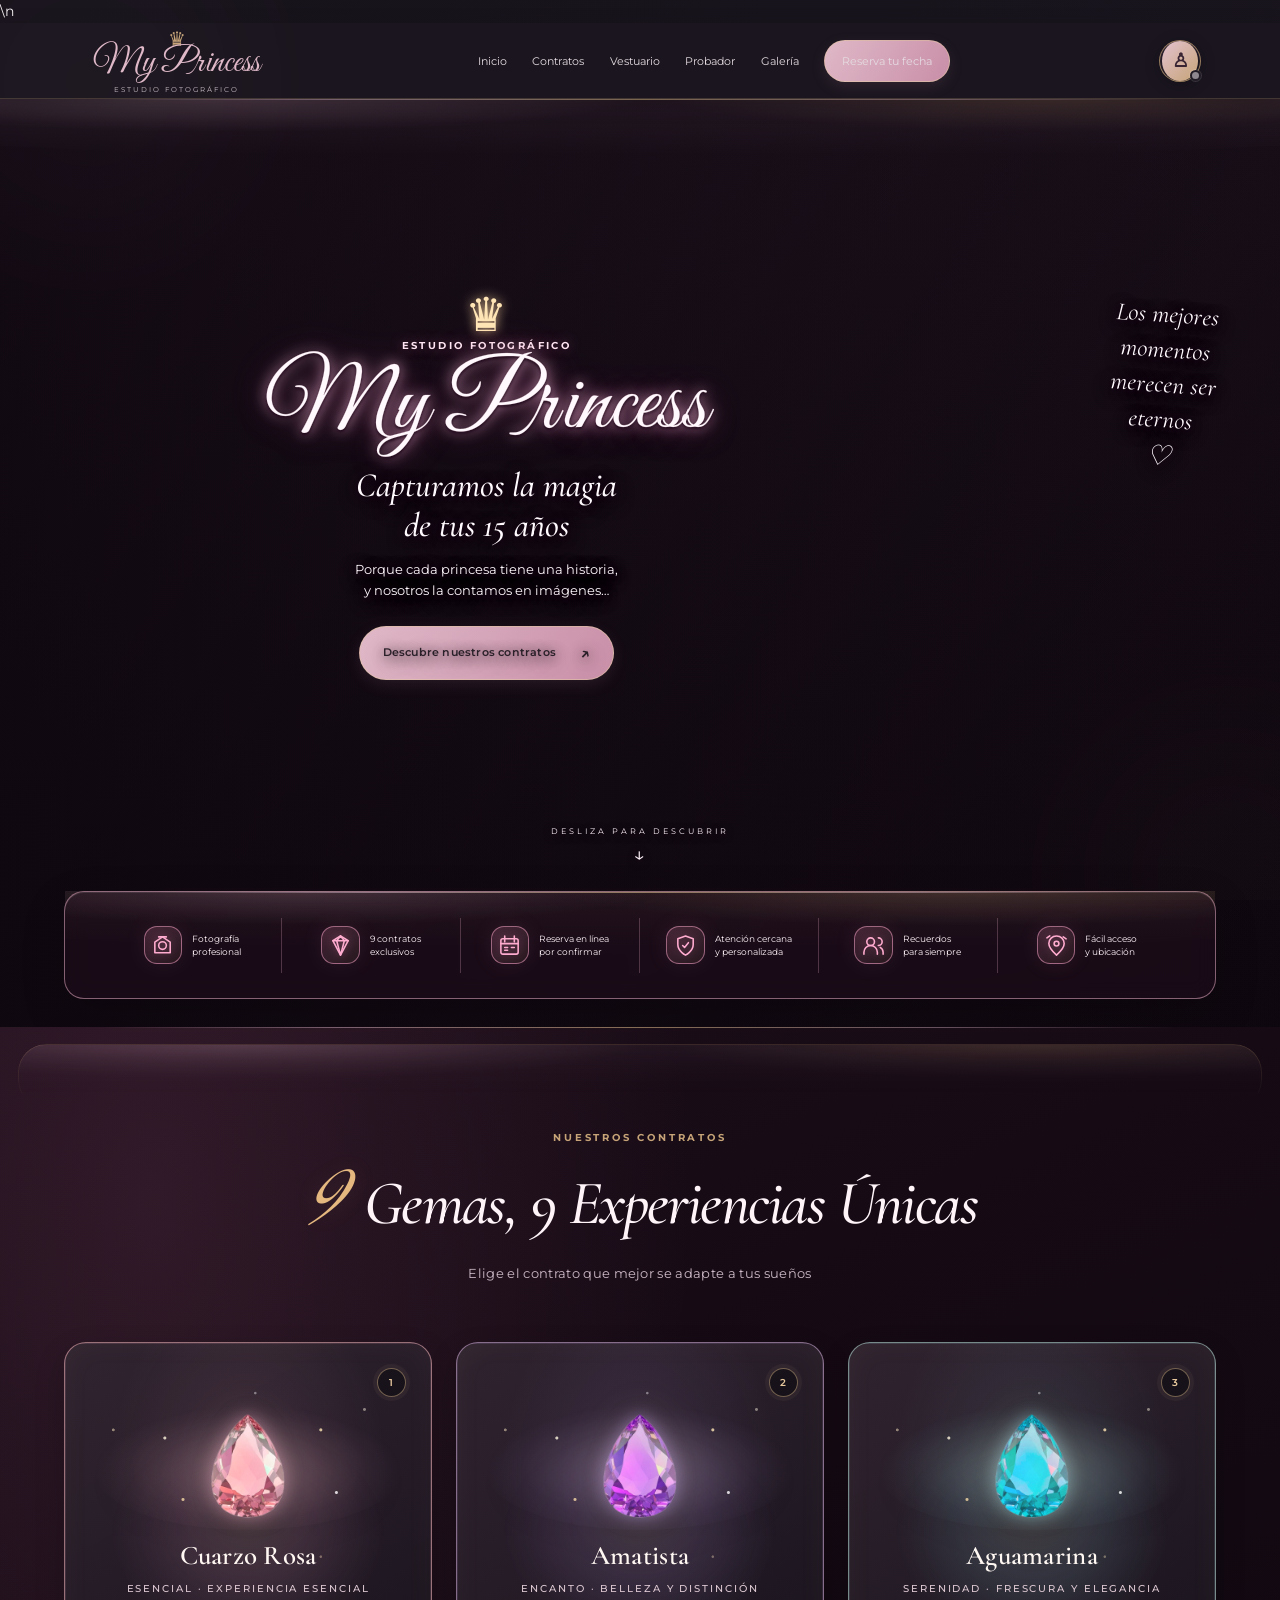
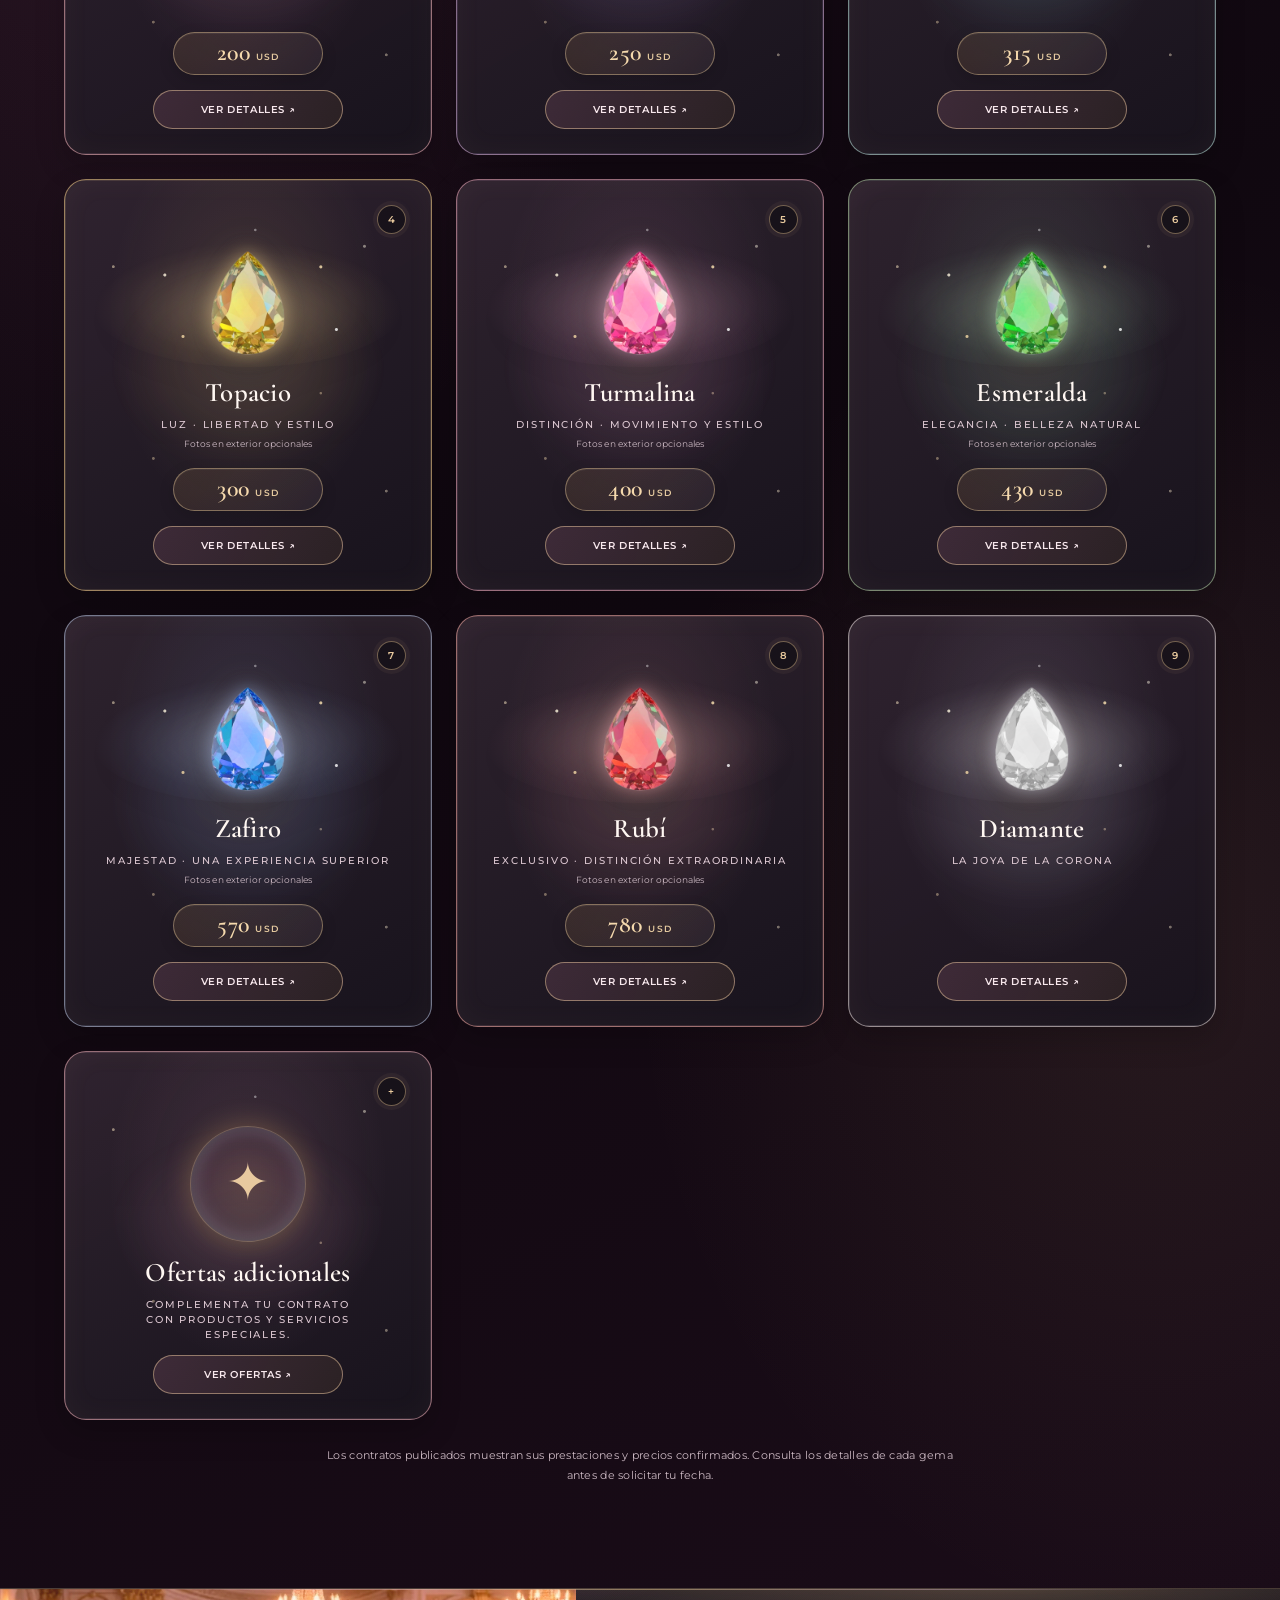
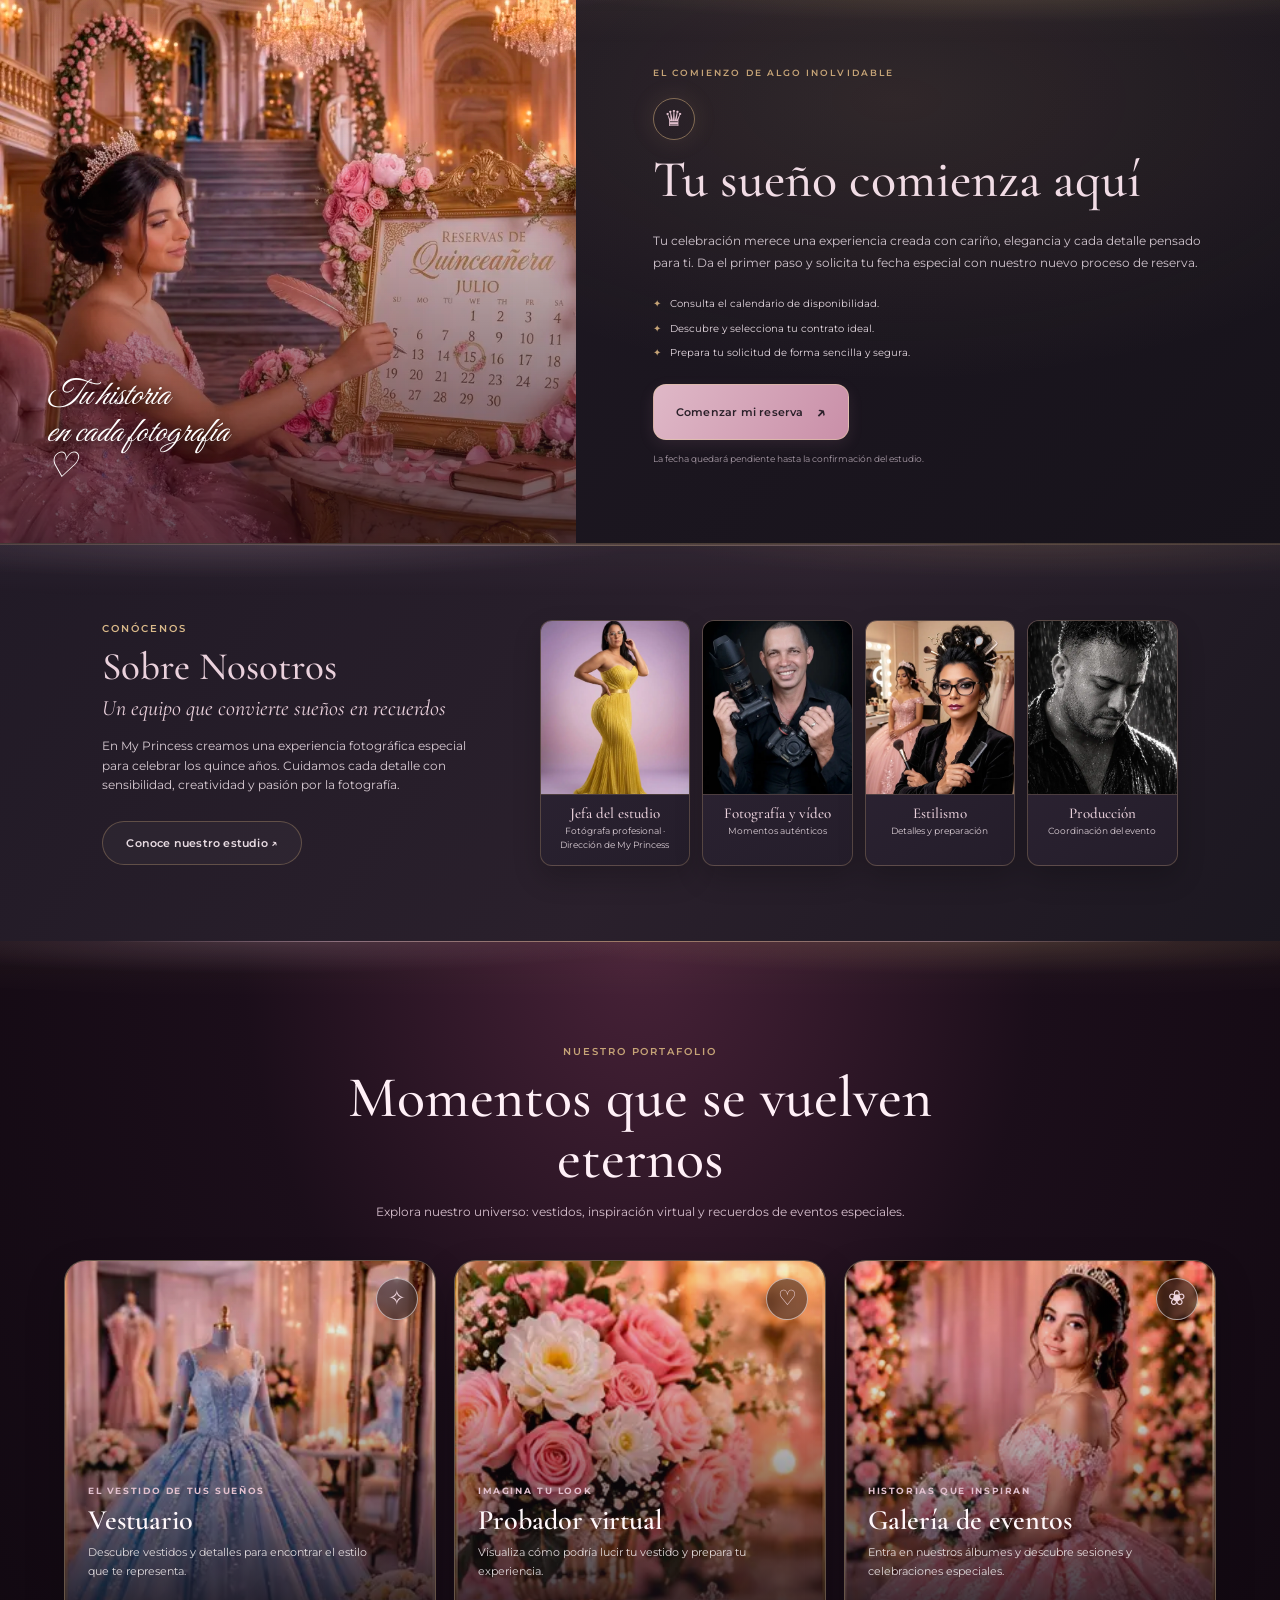
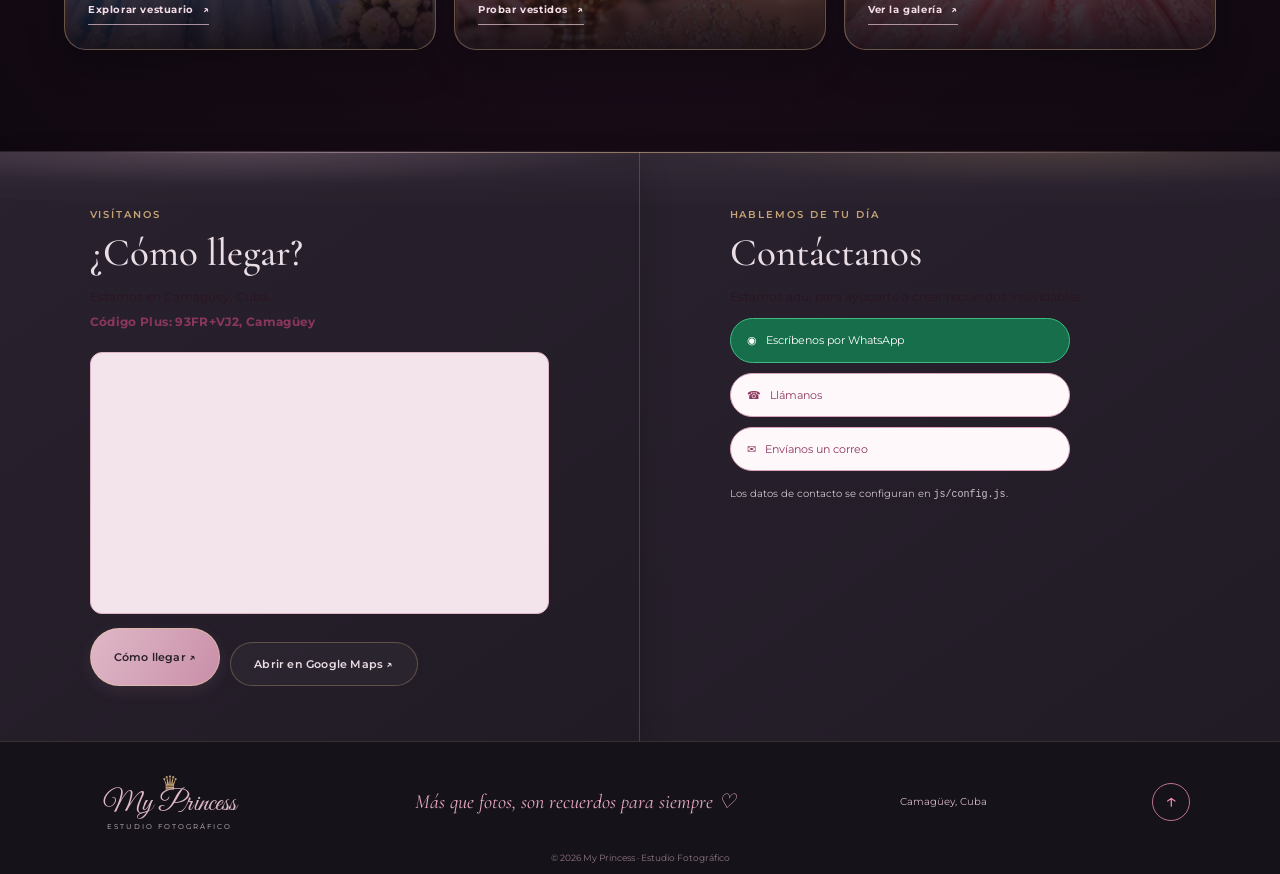
==== commit 7ef3530c: "Refresh homepage contract cards and highlight package prices" ====
--- a/index.html
+++ b/index.html
@@ -174,7 +174,7 @@
   <link rel="stylesheet" href="css/royal-effects.css?v=3">
   <link rel="stylesheet" href="css/royal-flow.css?v=3">
 <link rel="stylesheet" href="css/portfolio-links.css?v=1">
-<link rel="stylesheet" href="css/global-account.css?v=1">
+<link rel="stylesheet" href="css/global-account.css?v=1">\n<link rel="stylesheet" href="css/contract-cards-royal.css?v=1">
 </head>
 <body>
 <div class="petal-layer" aria-hidden="true"><i></i><i></i><i></i><i></i><i></i><i></i><i></i><i></i></div>
@@ -185,14 +185,14 @@
 <section class="benefits" aria-label="Ventajas de My Princess"><div><b class="benefit-icon"><svg viewBox="0 0 24 24" aria-hidden="true"><path d="M4 8.5 12 3l8 5.5v11H4z"/><circle cx="12" cy="12" r="4"/><path d="M8 3h8"/></svg></b><span>Fotografía<br>profesional</span></div><div><b class="benefit-icon"><svg viewBox="0 0 24 24" aria-hidden="true"><path d="m12 2 8 5-8 15L4 7z"/><path d="M4 7h16M8 7l4 15 4-15M8 7l4-5 4 5"/></svg></b><span>9 contratos<br>exclusivos</span></div><div><b class="benefit-icon"><svg viewBox="0 0 24 24" aria-hidden="true"><rect x="3" y="5" width="18" height="16" rx="2"/><path d="M7 2v6M17 2v6M3 10h18M7 14h3M7 17h3M14 14h3"/></svg></b><span>Reserva en línea<br>por confirmar</span></div><div><b class="benefit-icon"><svg viewBox="0 0 24 24" aria-hidden="true"><path d="M12 22s8-4 8-11V5l-8-3-8 3v6c0 7 8 11 8 11Z"/><path d="m9 12 2 2 4-5"/></svg></b><span>Atención cercana<br>y personalizada</span></div><div><b class="benefit-icon"><svg viewBox="0 0 24 24" aria-hidden="true"><circle cx="9" cy="8" r="4"/><path d="M2 21v-2a7 7 0 0 1 14 0v2M17 4a4 4 0 0 1 0 8M19 14a6 6 0 0 1 3 5v2"/></svg></b><span>Recuerdos<br>para siempre</span></div><div><b class="benefit-icon"><svg viewBox="0 0 24 24" aria-hidden="true"><path d="M20 10c0 5-8 12-8 12S4 15 4 10a8 8 0 1 1 16 0Z"/><circle cx="12" cy="10" r="2.5"/><path d="M2 4 5 2M19 3l3 2"/></svg></b><span>Fácil acceso<br>y ubicación</span></div></section>
 </div>
 <section class="contracts section-dark" id="contratos"><div class="section-heading reveal"><p class="eyebrow">NUESTROS CONTRATOS</p><h2><span>9</span> Gemas, 9 Experiencias Únicas</h2><p>Elige el contrato que mejor se adapte a tus sueños</p></div><div class="gem-grid">
-<article class="gem-card g1 reveal"><span class="number">1</span><div class="gem gem-pink"><img src="images/gemas/cuarzo-rosa.webp" alt="Gema de cuarzo rosa" loading="lazy"></div><h3>Cuarzo Rosa</h3><p>Esencial · <strong>200 USD</strong></p><button data-contract="Cuarzo Rosa" class="details">Ver detalles ↗</button></article>
-<article class="gem-card g2 reveal"><span class="number">2</span><div class="gem gem-purple"><img src="images/gemas/amatista.webp" alt="Gema de amatista" loading="lazy"></div><h3>Amatista</h3><p>250 USD · Encanto</p><button data-contract="Amatista" class="details">Ver detalles ↗</button></article>
-<article class="gem-card g3 reveal"><span class="number">3</span><div class="gem gem-blue"><img src="images/gemas/aguamarina.webp" alt="Gema de aguamarina" loading="lazy"></div><h3>Aguamarina</h3><p>Serenidad · <strong>315 USD</strong></p><button data-contract="Aguamarina" class="details">Ver detalles ↗</button></article>
-<article class="gem-card g4 reveal"><span class="number">4</span><div class="gem gem-gold"><img src="images/gemas/topacio.webp" alt="Gema de topacio" loading="lazy"></div><h3>Topacio</h3><p>Luz · <strong>300 USD</strong><br><small>Fotos en exterior opcionales</small></p><button data-contract="Topacio" class="details">Ver detalles ↗</button></article>
-<article class="gem-card g5 reveal"><span class="number">5</span><div class="gem gem-rose"><img src="images/gemas/turmalina.webp" alt="Gema de turmalina" loading="lazy"></div><h3>Turmalina</h3><p>Distinción · <strong>400 USD</strong><br><small>Fotos en exterior opcionales</small></p><button data-contract="Turmalina" class="details">Ver detalles ↗</button></article>
-<article class="gem-card g6 reveal"><span class="number">6</span><div class="gem gem-green"><img src="images/gemas/esmeralda.webp" alt="Gema de esmeralda" loading="lazy"></div><h3>Esmeralda</h3><p>Elegancia · <strong>430 USD</strong><br><small>Fotos en exterior opcionales</small></p><button data-contract="Esmeralda" class="details">Ver detalles ↗</button></article>
-<article class="gem-card g7 reveal"><span class="number">7</span><div class="gem gem-sapphire"><img src="images/gemas/zafiro.webp" alt="Gema de zafiro" loading="lazy"></div><h3>Zafiro</h3><p>Majestad · <strong>570 USD</strong><br><small>Fotos en exterior opcionales</small></p><button data-contract="Zafiro" class="details">Ver detalles ↗</button></article>
-<article class="gem-card g8 reveal"><span class="number">8</span><div class="gem gem-ruby"><img src="images/gemas/rubi.webp" alt="Gema de rubi" loading="lazy"></div><h3>Rubí</h3><p>Exclusivo · <strong>780 USD</strong><br><small>Fotos en exterior opcionales</small></p><button data-contract="Rubí" class="details">Ver detalles ↗</button></article>
+<article class="gem-card g1 reveal"><span class="number">1</span><div class="gem gem-pink"><img src="images/gemas/cuarzo-rosa.webp" alt="Gema de cuarzo rosa" loading="lazy"></div><h3>Cuarzo Rosa</h3><p>Esencial · Experiencia esencial</p><div class="mp-card-price"><span>200</span><small>USD</small></div><button data-contract="Cuarzo Rosa" class="details">Ver detalles ↗</button></article>
+<article class="gem-card g2 reveal"><span class="number">2</span><div class="gem gem-purple"><img src="images/gemas/amatista.webp" alt="Gema de amatista" loading="lazy"></div><h3>Amatista</h3><p>Encanto · Belleza y distinción</p><div class="mp-card-price"><span>250</span><small>USD</small></div><button data-contract="Amatista" class="details">Ver detalles ↗</button></article>
+<article class="gem-card g3 reveal"><span class="number">3</span><div class="gem gem-blue"><img src="images/gemas/aguamarina.webp" alt="Gema de aguamarina" loading="lazy"></div><h3>Aguamarina</h3><p>Serenidad · Frescura y elegancia</p><div class="mp-card-price"><span>315</span><small>USD</small></div><button data-contract="Aguamarina" class="details">Ver detalles ↗</button></article>
+<article class="gem-card g4 reveal"><span class="number">4</span><div class="gem gem-gold"><img src="images/gemas/topacio.webp" alt="Gema de topacio" loading="lazy"></div><h3>Topacio</h3><p>Luz · Libertad y estilo<br><small>Fotos en exterior opcionales</small></p><div class="mp-card-price"><span>300</span><small>USD</small></div><button data-contract="Topacio" class="details">Ver detalles ↗</button></article>
+<article class="gem-card g5 reveal"><span class="number">5</span><div class="gem gem-rose"><img src="images/gemas/turmalina.webp" alt="Gema de turmalina" loading="lazy"></div><h3>Turmalina</h3><p>Distinción · Movimiento y estilo<br><small>Fotos en exterior opcionales</small></p><div class="mp-card-price"><span>400</span><small>USD</small></div><button data-contract="Turmalina" class="details">Ver detalles ↗</button></article>
+<article class="gem-card g6 reveal"><span class="number">6</span><div class="gem gem-green"><img src="images/gemas/esmeralda.webp" alt="Gema de esmeralda" loading="lazy"></div><h3>Esmeralda</h3><p>Elegancia · Belleza natural<br><small>Fotos en exterior opcionales</small></p><div class="mp-card-price"><span>430</span><small>USD</small></div><button data-contract="Esmeralda" class="details">Ver detalles ↗</button></article>
+<article class="gem-card g7 reveal"><span class="number">7</span><div class="gem gem-sapphire"><img src="images/gemas/zafiro.webp" alt="Gema de zafiro" loading="lazy"></div><h3>Zafiro</h3><p>Majestad · Una experiencia superior<br><small>Fotos en exterior opcionales</small></p><div class="mp-card-price"><span>570</span><small>USD</small></div><button data-contract="Zafiro" class="details">Ver detalles ↗</button></article>
+<article class="gem-card g8 reveal"><span class="number">8</span><div class="gem gem-ruby"><img src="images/gemas/rubi.webp" alt="Gema de rubi" loading="lazy"></div><h3>Rubí</h3><p>Exclusivo · Distinción extraordinaria<br><small>Fotos en exterior opcionales</small></p><div class="mp-card-price"><span>780</span><small>USD</small></div><button data-contract="Rubí" class="details">Ver detalles ↗</button></article>
 <article class="gem-card g9 reveal"><span class="number">9</span><div class="gem gem-diamond"><img src="images/gemas/diamante.webp" alt="Gema de diamante" loading="lazy"></div><h3>Diamante</h3><p>La joya de la corona</p><button data-contract="Diamante" class="details">Ver detalles ↗</button></article>
 <article class="gem-card mp-extra-card reveal"><span class="number">+</span><div class="mp-extra-card-icon" aria-hidden="true">✦</div><h3>Ofertas adicionales</h3><p>Complementa tu contrato con productos y servicios especiales.</p><button data-contract="Ofertas adicionales" class="details">Ver ofertas ↗</button></article>
 </div><p class="section-footnote">Los contratos publicados muestran sus prestaciones y precios confirmados. Consulta los detalles de cada gema antes de solicitar tu fecha.</p></section>
--- a/css/contract-cards-royal.css
+++ b/css/contract-cards-royal.css
@@ -0,0 +1,188 @@
+/* MY PRINCESS · CONTRATOS ROYAL
+   Presentación premium de las gemas y precios. No altera la lógica de contratación. */
+.contracts .gem-grid{
+  display:grid!important;
+  grid-template-columns:repeat(3,minmax(0,1fr))!important;
+  gap:clamp(14px,2vw,24px)!important;
+  max-width:1180px;
+  margin:0 auto;
+  align-items:stretch;
+}
+.contracts .gem-card{
+  --card-accent:var(--gem-accent,#d889aa);
+  min-width:0;
+  min-height:310px;
+  padding:clamp(17px,2vw,25px)!important;
+  display:flex;
+  flex-direction:column;
+  align-items:center;
+  justify-content:flex-start;
+  overflow:hidden;
+  isolation:isolate;
+  border:1px solid color-mix(in srgb,var(--card-accent) 38%,#b98a53 62%)!important;
+  border-radius:22px!important;
+  background:
+    radial-gradient(ellipse at 50% 16%,color-mix(in srgb,var(--card-accent) 15%,transparent),transparent 48%),
+    linear-gradient(150deg,rgba(54,34,52,.96),rgba(25,16,27,.98) 70%)!important;
+  box-shadow:0 15px 38px rgba(5,2,8,.22),inset 0 1px 0 rgba(255,255,255,.07)!important;
+  transition:transform .35s ease,border-color .35s ease,box-shadow .35s ease!important;
+}
+.contracts .gem-card:before{
+  content:"";
+  position:absolute;
+  inset:7px;
+  z-index:-1;
+  border:1px solid rgba(230,198,164,.13);
+  border-radius:16px;
+  pointer-events:none;
+}
+.contracts .gem-card:after{
+  content:"";
+  position:absolute;
+  width:180px;height:180px;
+  top:-115px;right:-95px;
+  border-radius:50%;
+  background:radial-gradient(circle,rgba(232,194,159,.12),transparent 70%);
+  pointer-events:none;
+}
+.contracts .gem-card:hover{
+  transform:translateY(-7px)!important;
+  border-color:color-mix(in srgb,var(--card-accent) 62%,#e5c69d 38%)!important;
+  box-shadow:0 22px 48px rgba(5,2,8,.34),0 0 24px color-mix(in srgb,var(--card-accent) 12%,transparent)!important;
+}
+.contracts .gem-card .number{
+  width:27px;height:27px;
+  margin:0 0 7px auto!important;
+  color:#e8c99f;
+  border:1px solid rgba(214,181,137,.48)!important;
+  background:rgba(185,138,83,.09);
+  font:600 11px Montserrat,sans-serif;
+}
+.contracts .gem-card .gem{
+  width:100%;
+  height:126px!important;
+  display:grid;
+  place-items:center;
+  margin:0 0 12px!important;
+  filter:drop-shadow(0 12px 15px rgba(0,0,0,.35))!important;
+  animation:none!important;
+}
+.contracts .gem-card .gem img{
+  width:100%;
+  height:100%;
+  object-fit:contain;
+  mix-blend-mode:screen;
+  filter:drop-shadow(0 0 13px color-mix(in srgb,var(--gem-accent,#d889aa) 36%,transparent));
+  transition:transform .45s ease,filter .45s ease;
+}
+.contracts .gem-card:hover .gem img{
+  transform:scale(1.075) translateY(-2px);
+  filter:drop-shadow(0 0 19px color-mix(in srgb,var(--gem-accent,#d889aa) 48%,transparent));
+}
+.contracts .gem-card h3{
+  width:100%;
+  margin:0 0 10px!important;
+  color:#fff7f2!important;
+  font:600 clamp(23px,2.1vw,29px)/1.05 'Cormorant Garamond',Georgia,serif!important;
+  letter-spacing:.015em;
+  text-align:center;
+}
+.contracts .gem-card p{
+  width:100%;
+  min-height:38px;
+  margin:0 0 13px!important;
+  color:#ddc8d2!important;
+  font:500 10px/1.5 Montserrat,Arial,sans-serif!important;
+  letter-spacing:.08em;
+  text-align:center;
+  text-transform:uppercase;
+}
+.contracts .gem-card p small{
+  display:block;
+  margin-top:5px;
+  color:#c9b6c0!important;
+  font:400 9px/1.45 Montserrat,Arial,sans-serif!important;
+  letter-spacing:.015em;
+  text-transform:none;
+}
+.contracts .gem-card .mp-card-price{
+  display:inline-flex;
+  align-items:baseline;
+  justify-content:center;
+  gap:6px;
+  min-width:150px;
+  margin:0 auto 15px;
+  padding:8px 17px 9px;
+  border:1px solid rgba(220,190,145,.48);
+  border-radius:999px;
+  color:#f5d9ad;
+  background:linear-gradient(120deg,rgba(185,138,83,.16),rgba(227,193,207,.08));
+  box-shadow:inset 0 1px 0 rgba(255,255,255,.06),0 5px 16px rgba(0,0,0,.14);
+  font:600 24px/1 'Cormorant Garamond',Georgia,serif;
+  letter-spacing:.015em;
+  white-space:nowrap;
+}
+.contracts .gem-card .mp-card-price small{
+  color:#e4c99f;
+  font:600 9px/1 Montserrat,Arial,sans-serif;
+  letter-spacing:.12em;
+}
+.contracts .gem-card .details{
+  width:min(100%,190px);
+  min-height:39px;
+  margin:auto 0 0!important;
+  padding:9px 16px!important;
+  border:1px solid rgba(225,190,151,.55)!important;
+  border-radius:999px!important;
+  color:#f8e8ed!important;
+  background:linear-gradient(110deg,rgba(216,137,170,.16),rgba(185,138,83,.11))!important;
+  font:600 10px Montserrat,Arial,sans-serif!important;
+  letter-spacing:.07em;
+  text-transform:uppercase;
+  transition:background .25s ease,color .25s ease,border-color .25s ease!important;
+}
+.contracts .gem-card .details:hover{
+  color:#281a27!important;
+  border-color:#e8c99f!important;
+  background:linear-gradient(110deg,#edc4d5,#d7b78b)!important;
+}
+.contracts .gem-card.mp-extra-card{
+  justify-content:center;
+}
+.contracts .gem-card.mp-extra-card .mp-extra-card-icon{
+  display:grid;place-items:center;
+  width:116px;height:116px;
+  margin:13px 0 17px;
+  border:1px solid rgba(220,190,145,.38);
+  border-radius:50%;
+  color:#e8c99f;
+  background:radial-gradient(circle,rgba(185,138,83,.17),rgba(216,137,170,.06) 62%,transparent 70%);
+  font-size:52px;
+}
+.contracts .section-footnote{
+  max-width:760px;
+  margin:26px auto 0!important;
+  color:#cbb8c2!important;
+  font-size:11px!important;
+  line-height:1.8;
+}
+@media(max-width:760px){
+  .contracts .gem-grid{grid-template-columns:repeat(2,minmax(0,1fr))!important;gap:12px!important}
+  .contracts .gem-card{min-height:295px;padding:14px 11px 16px!important;border-radius:18px!important}
+  .contracts .gem-card .gem{height:105px!important;margin-bottom:9px!important}
+  .contracts .gem-card h3{font-size:23px!important;margin-bottom:8px!important}
+  .contracts .gem-card p{font-size:9px!important;min-height:35px;margin-bottom:10px!important}
+  .contracts .gem-card .mp-card-price{min-width:0;width:100%;gap:5px;padding:8px 8px;margin-bottom:12px;font-size:22px}
+  .contracts .gem-card .mp-card-price small{font-size:8px}
+  .contracts .gem-card .details{min-height:36px;padding:8px 7px!important;font-size:9px!important;letter-spacing:.04em}
+  .contracts .gem-card .number{width:24px;height:24px}
+  .contracts .gem-card.mp-extra-card .mp-extra-card-icon{width:92px;height:92px;font-size:42px}
+}
+@media(max-width:360px){
+  .contracts .gem-card{padding:12px 8px 14px!important}
+  .contracts .gem-card h3{font-size:20px!important}
+  .contracts .gem-card .mp-card-price{font-size:20px}
+}
+@media(prefers-reduced-motion:reduce){
+  .contracts .gem-card,.contracts .gem-card .gem img,.contracts .gem-card .details{transition:none!important}
+}
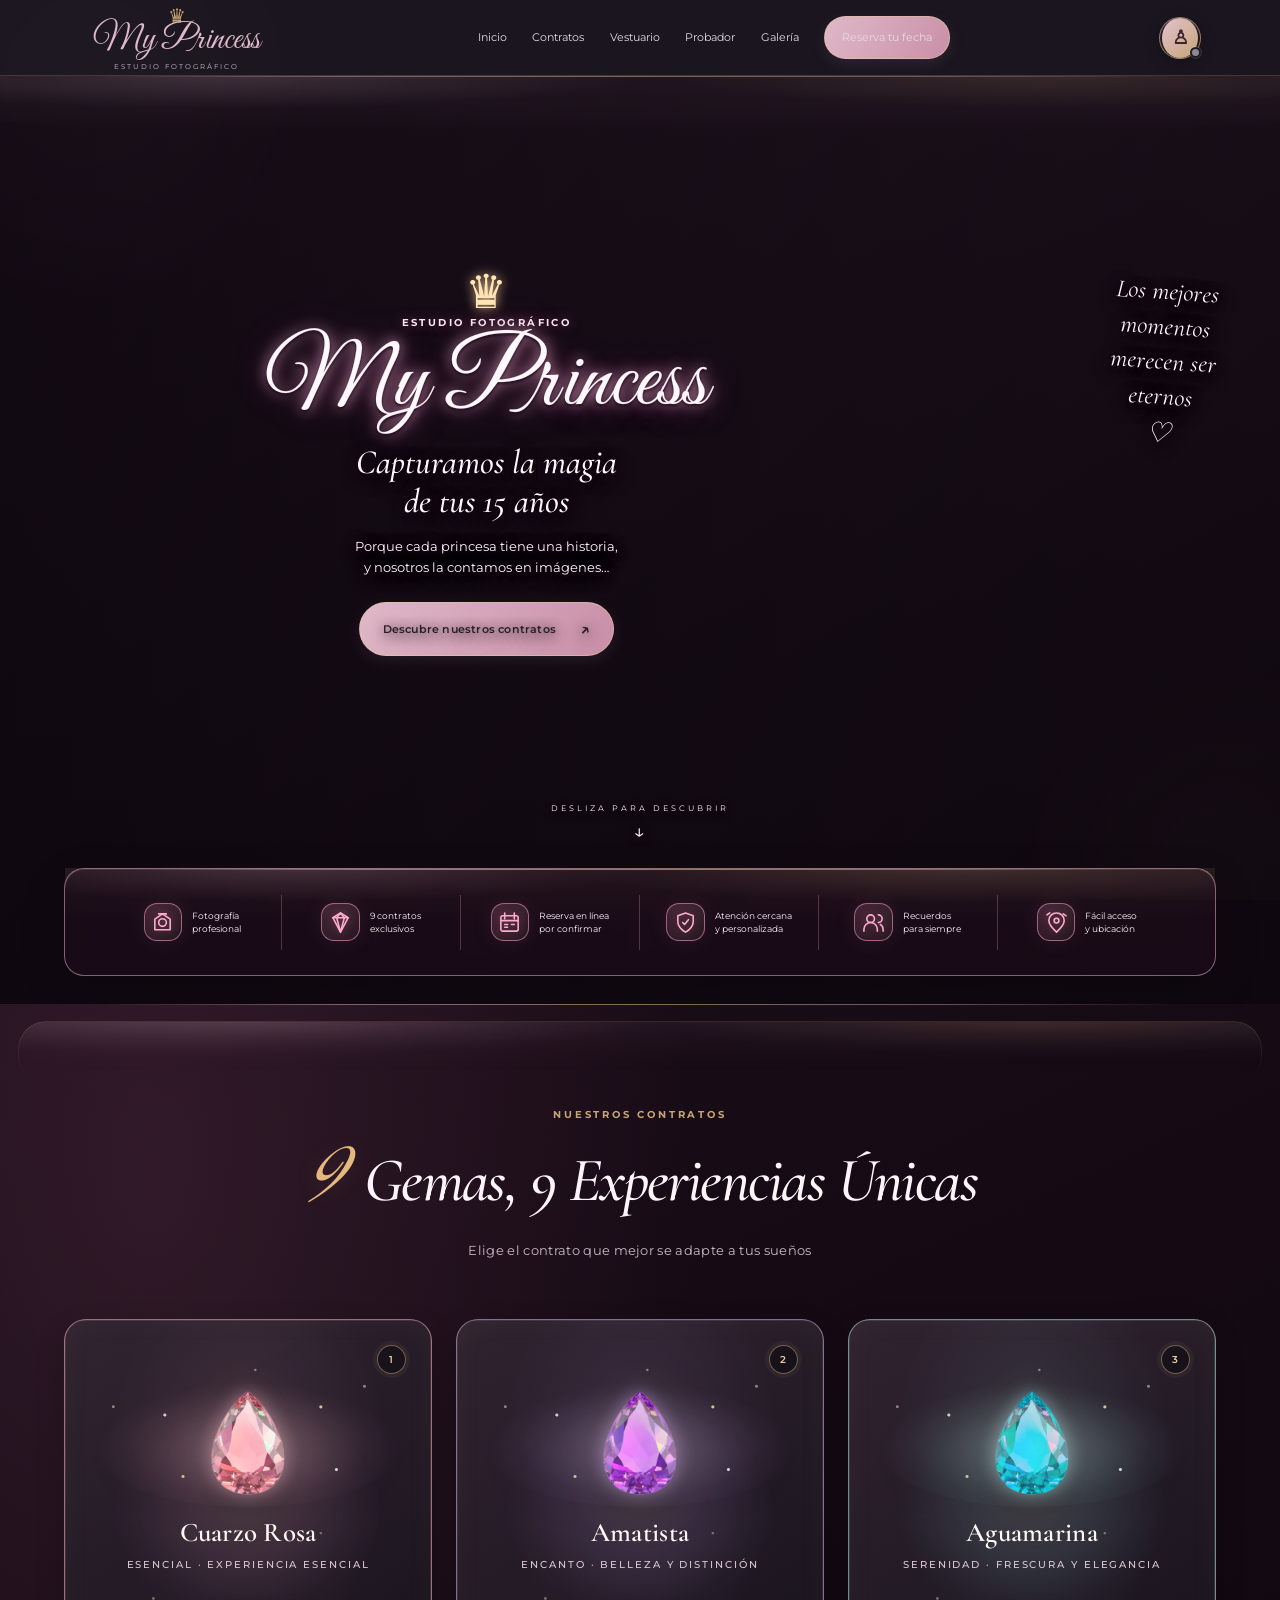
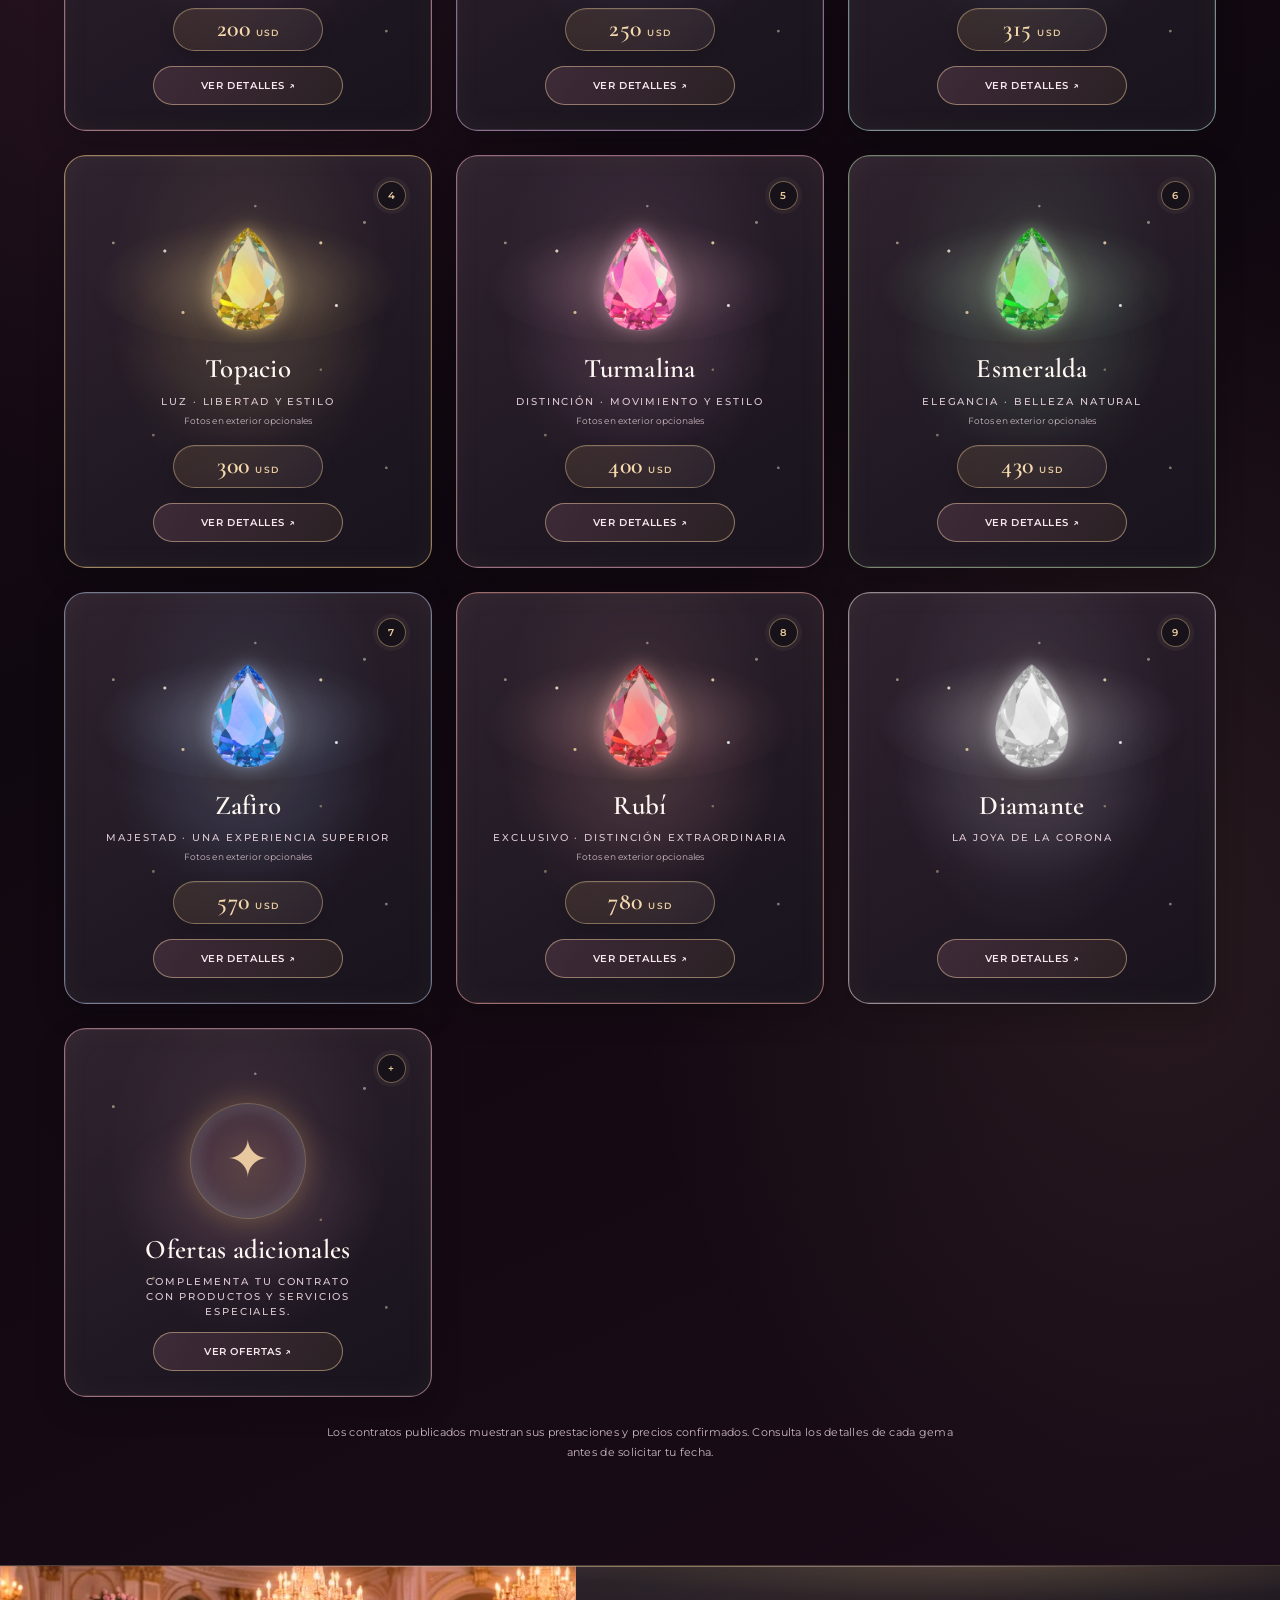
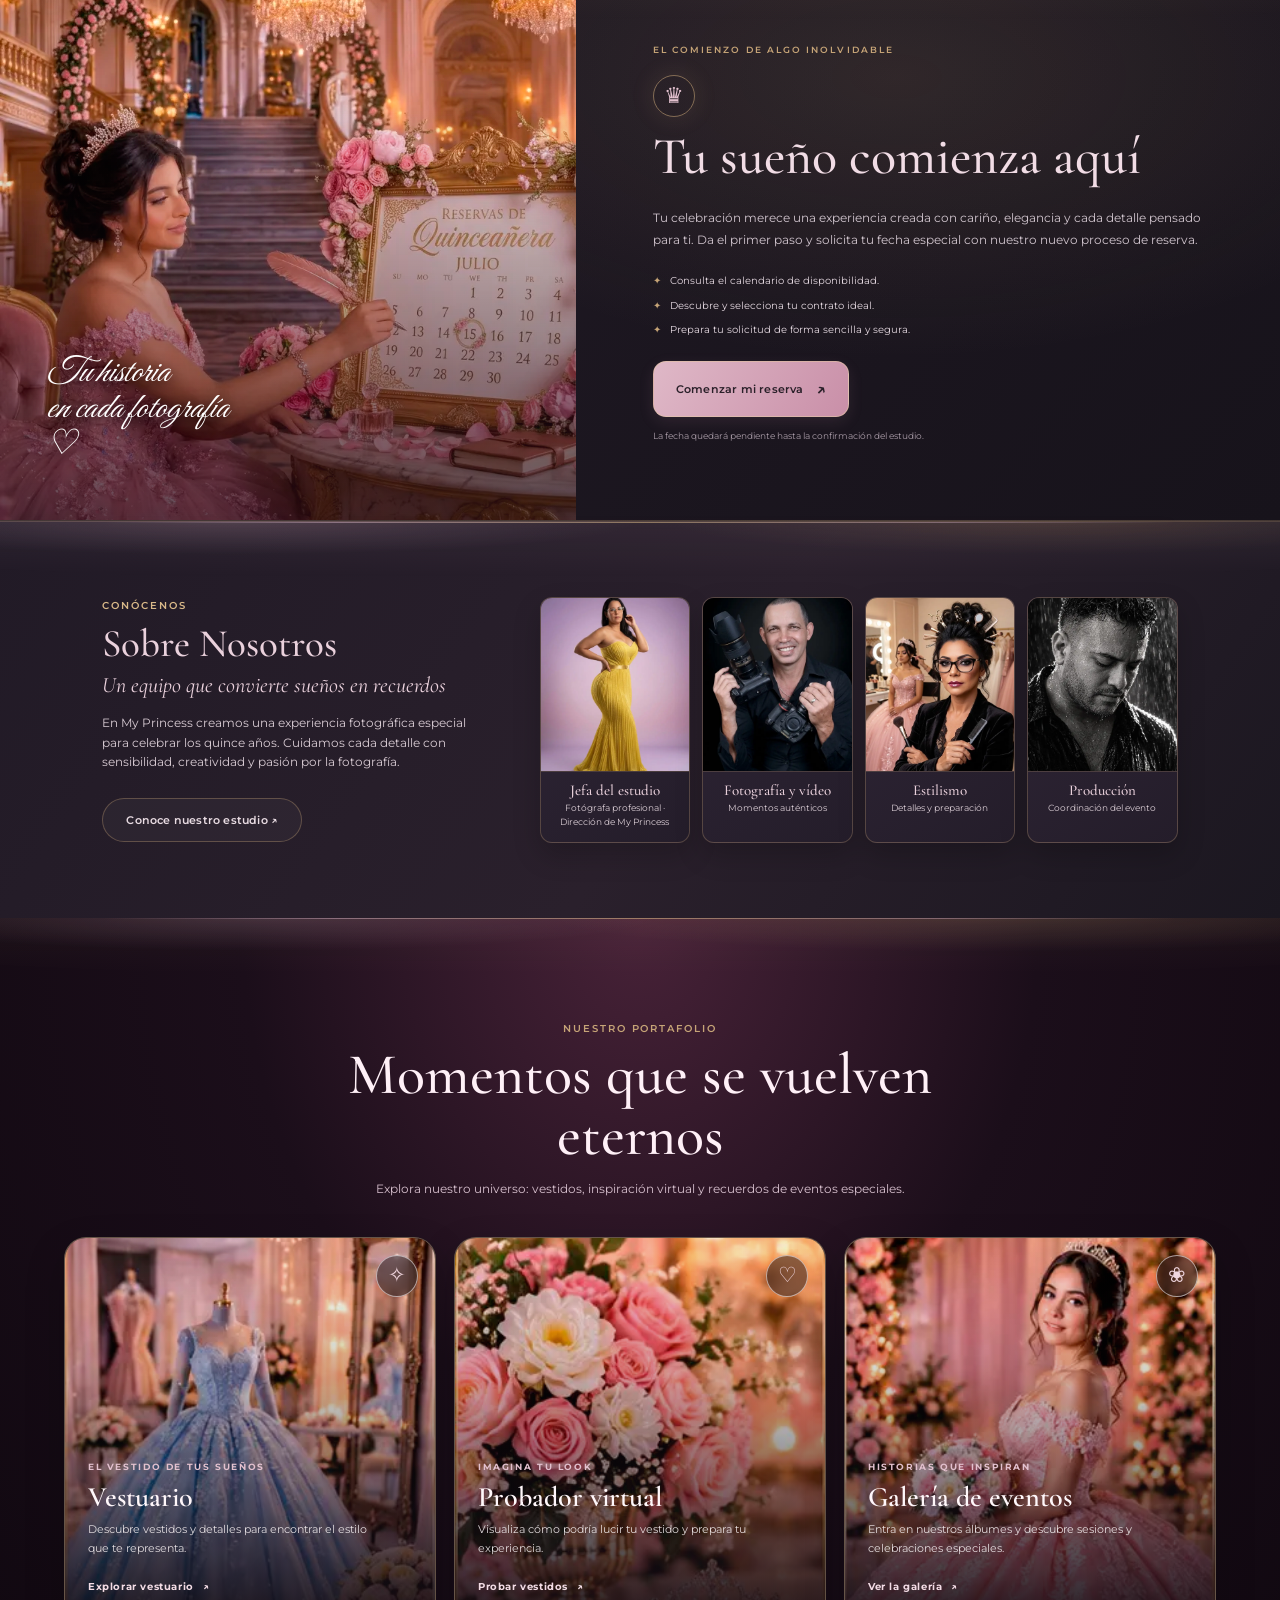
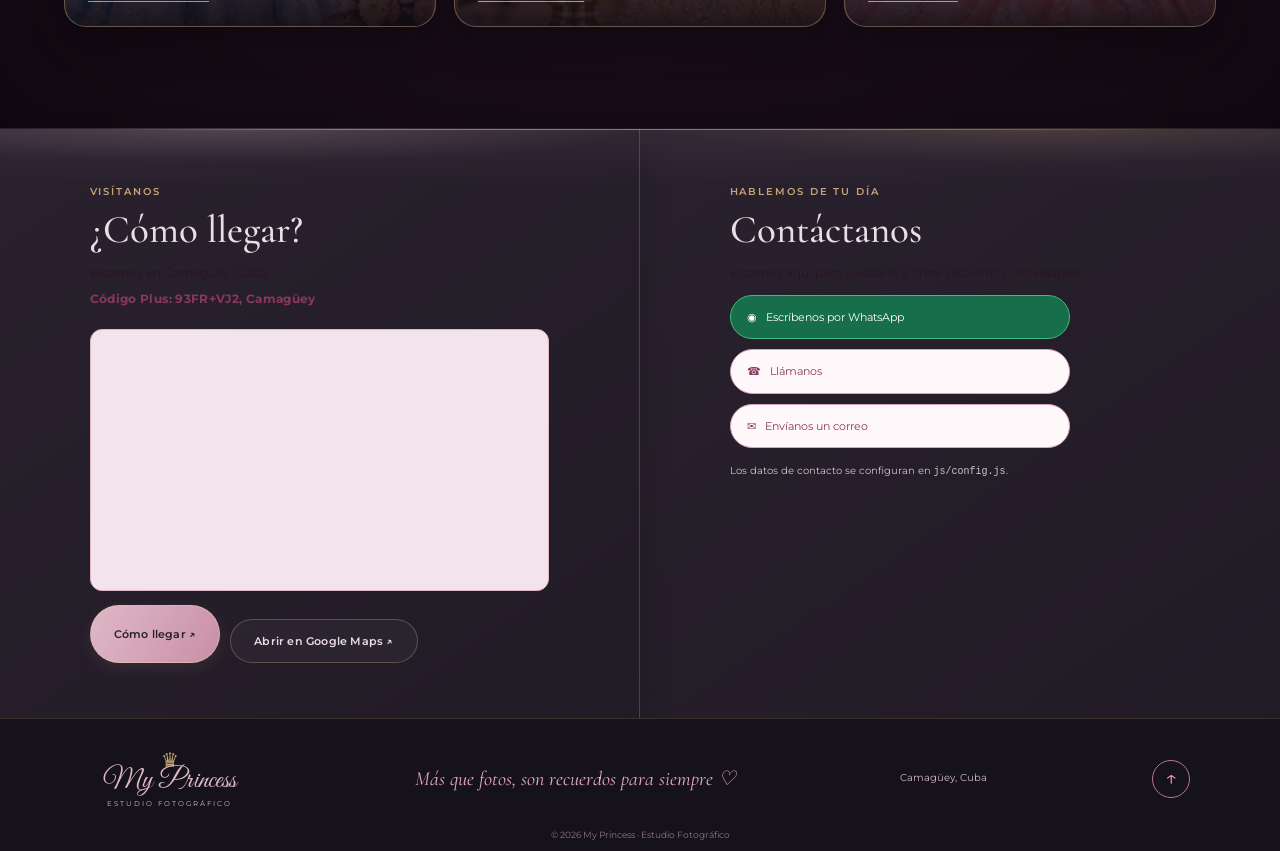
==== commit fac47801: "Corregir texto literal en cabecera de página principal" ====
--- a/index.html
+++ b/index.html
@@ -174,7 +174,8 @@
   <link rel="stylesheet" href="css/royal-effects.css?v=3">
   <link rel="stylesheet" href="css/royal-flow.css?v=3">
 <link rel="stylesheet" href="css/portfolio-links.css?v=1">
-<link rel="stylesheet" href="css/global-account.css?v=1">\n<link rel="stylesheet" href="css/contract-cards-royal.css?v=1">
+<link rel="stylesheet" href="css/global-account.css?v=1">
+<link rel="stylesheet" href="css/contract-cards-royal.css?v=1">
 </head>
 <body>
 <div class="petal-layer" aria-hidden="true"><i></i><i></i><i></i><i></i><i></i><i></i><i></i><i></i></div>
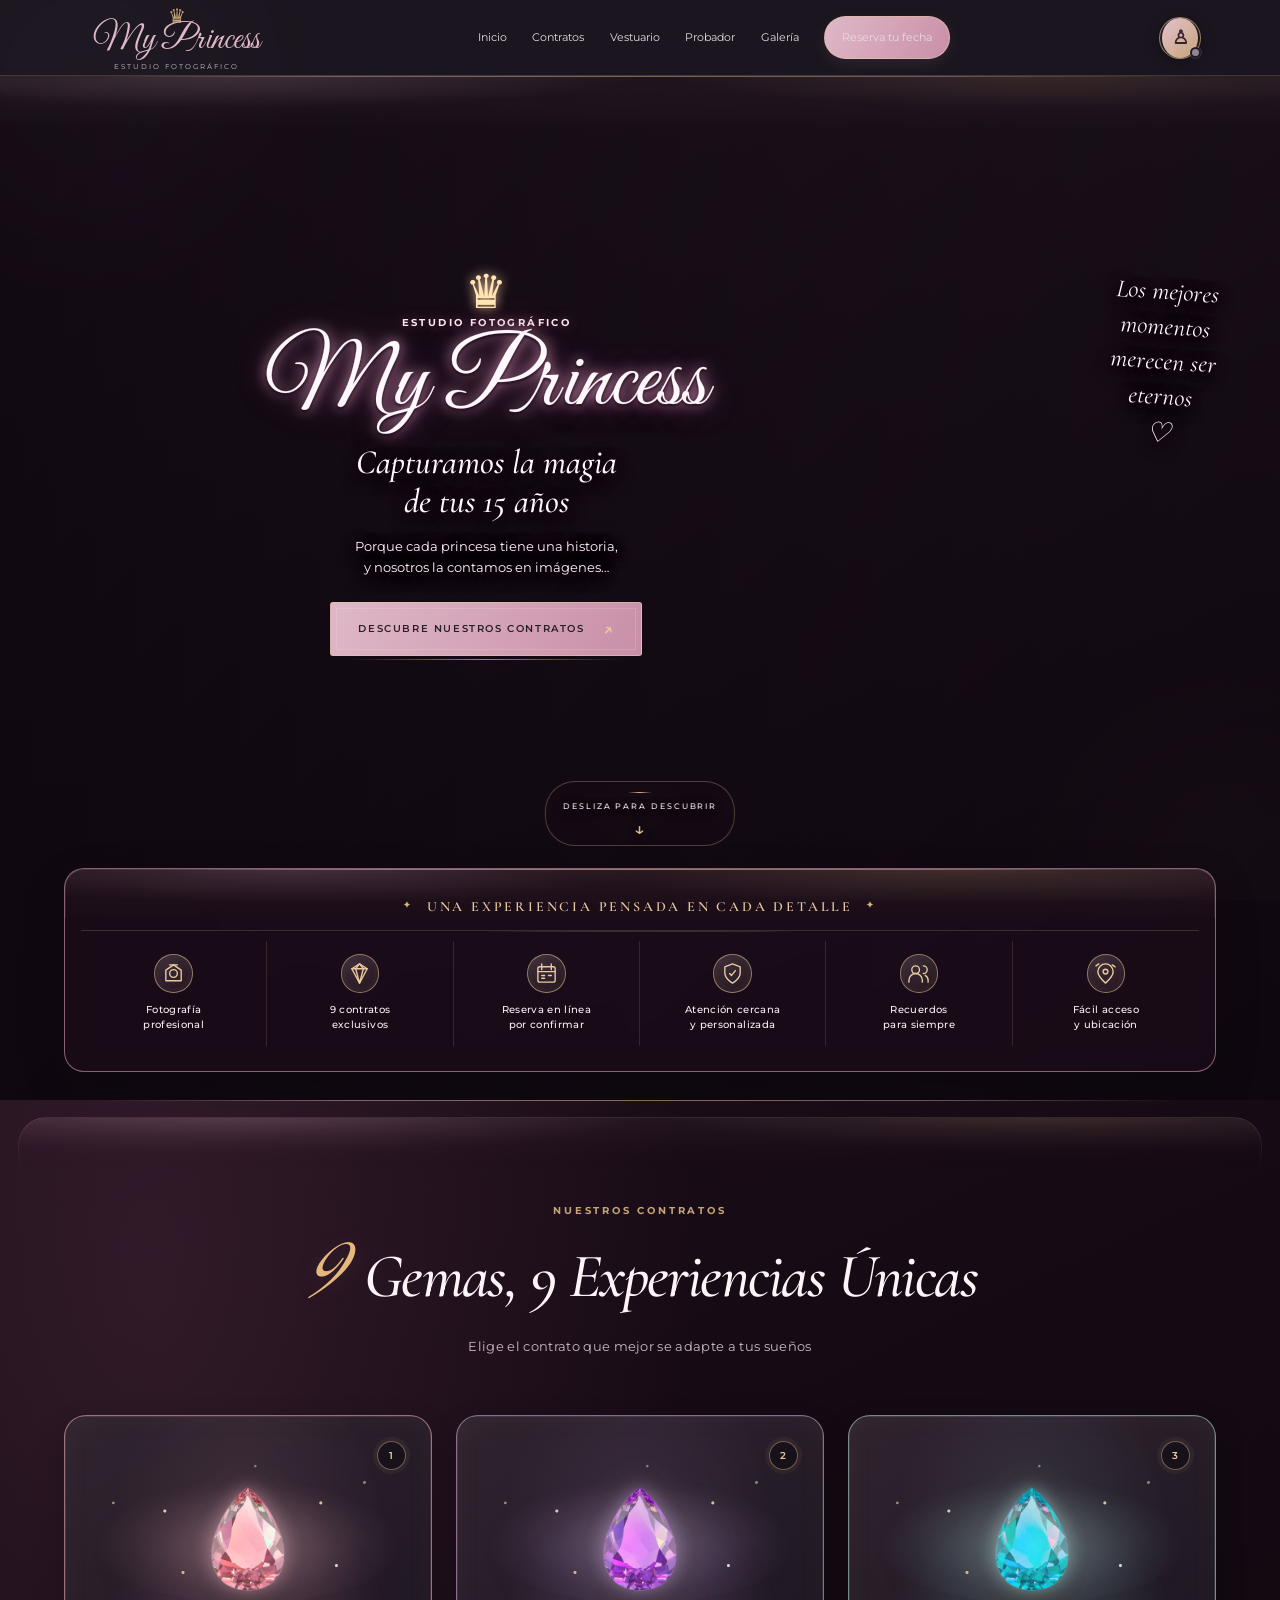
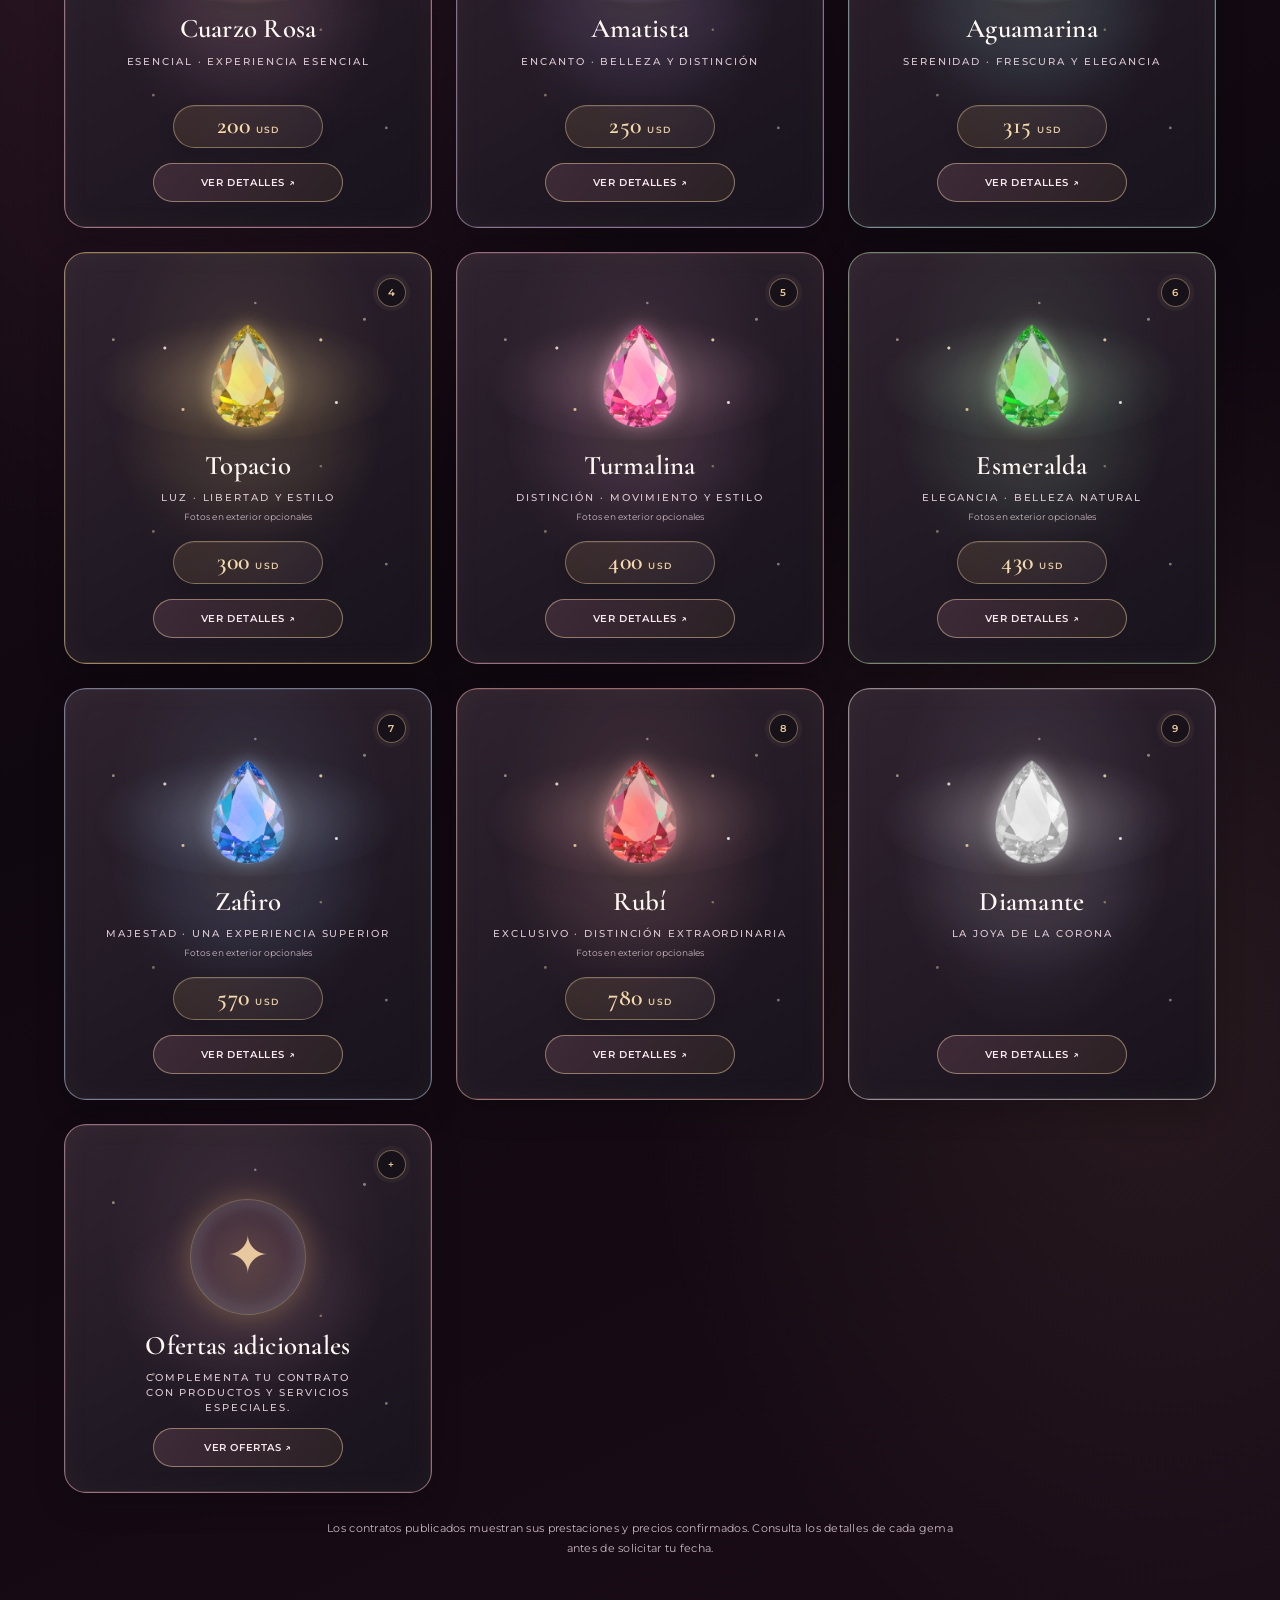
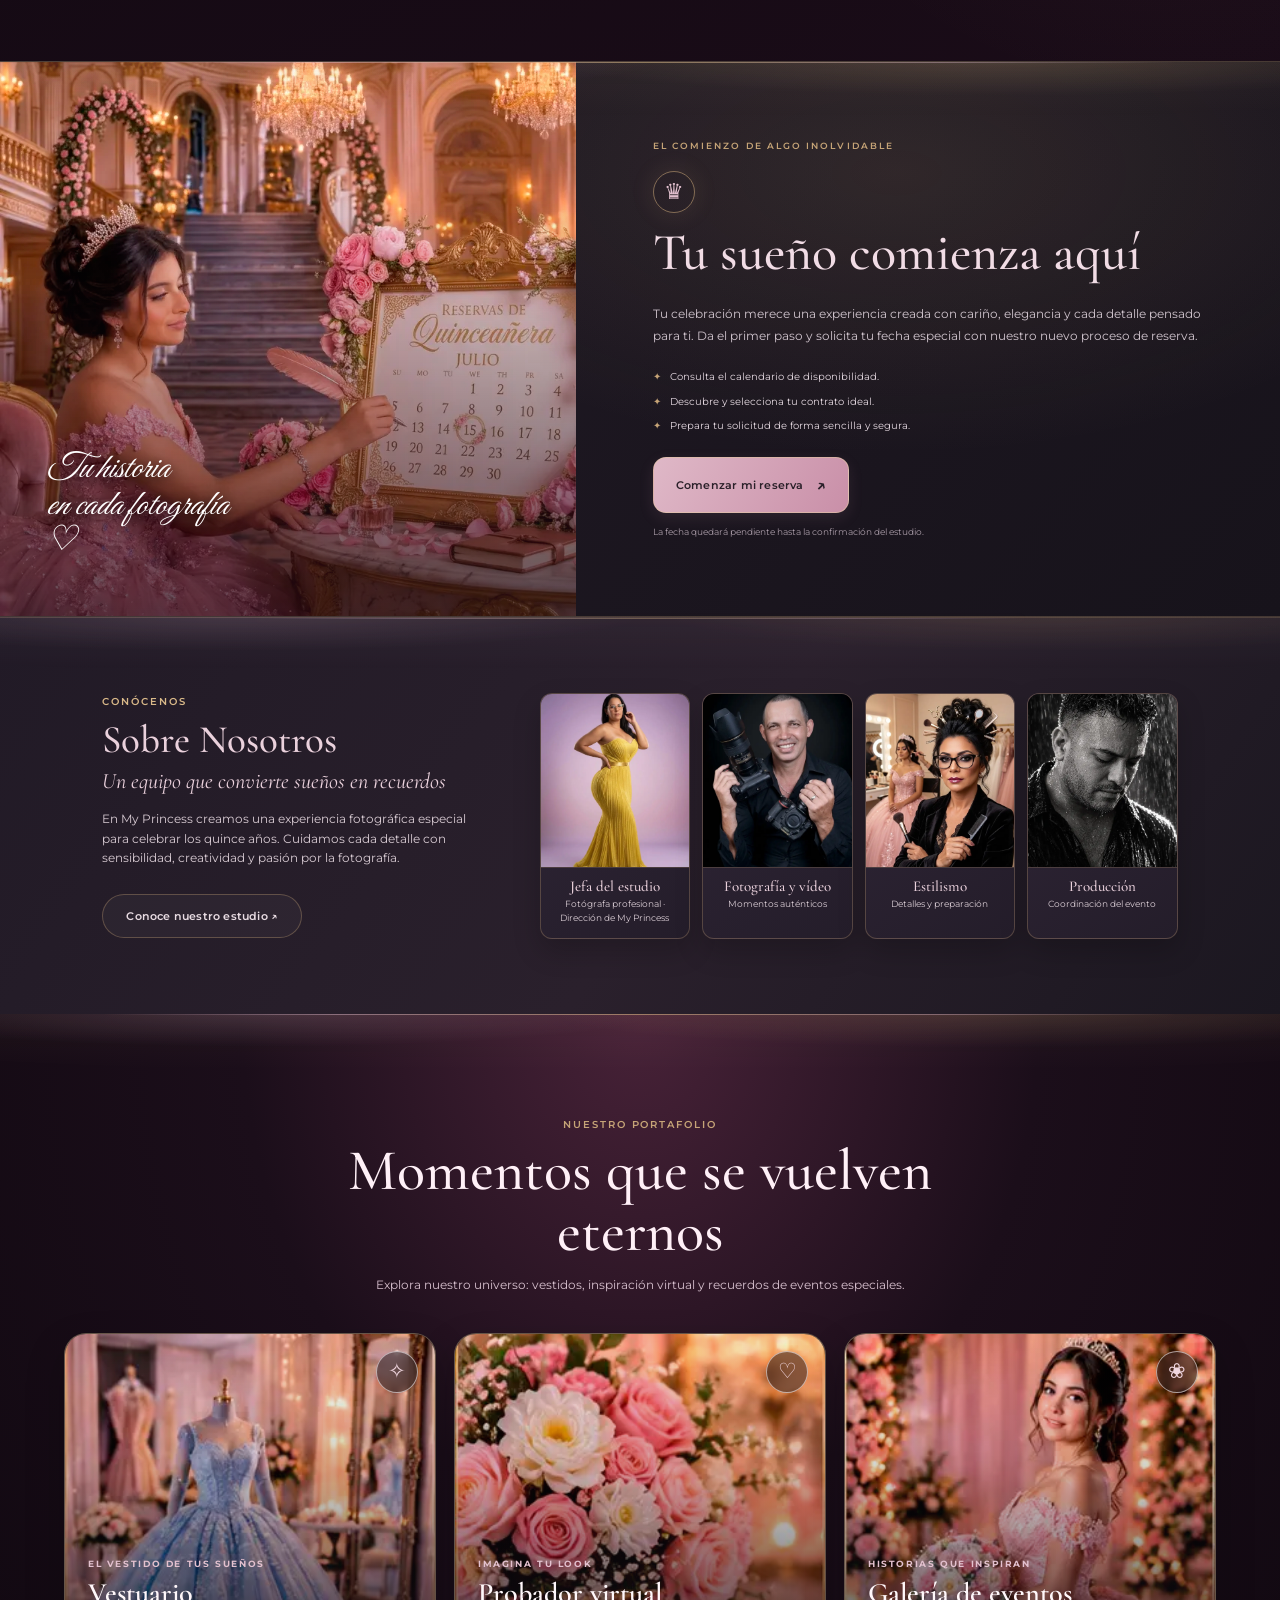
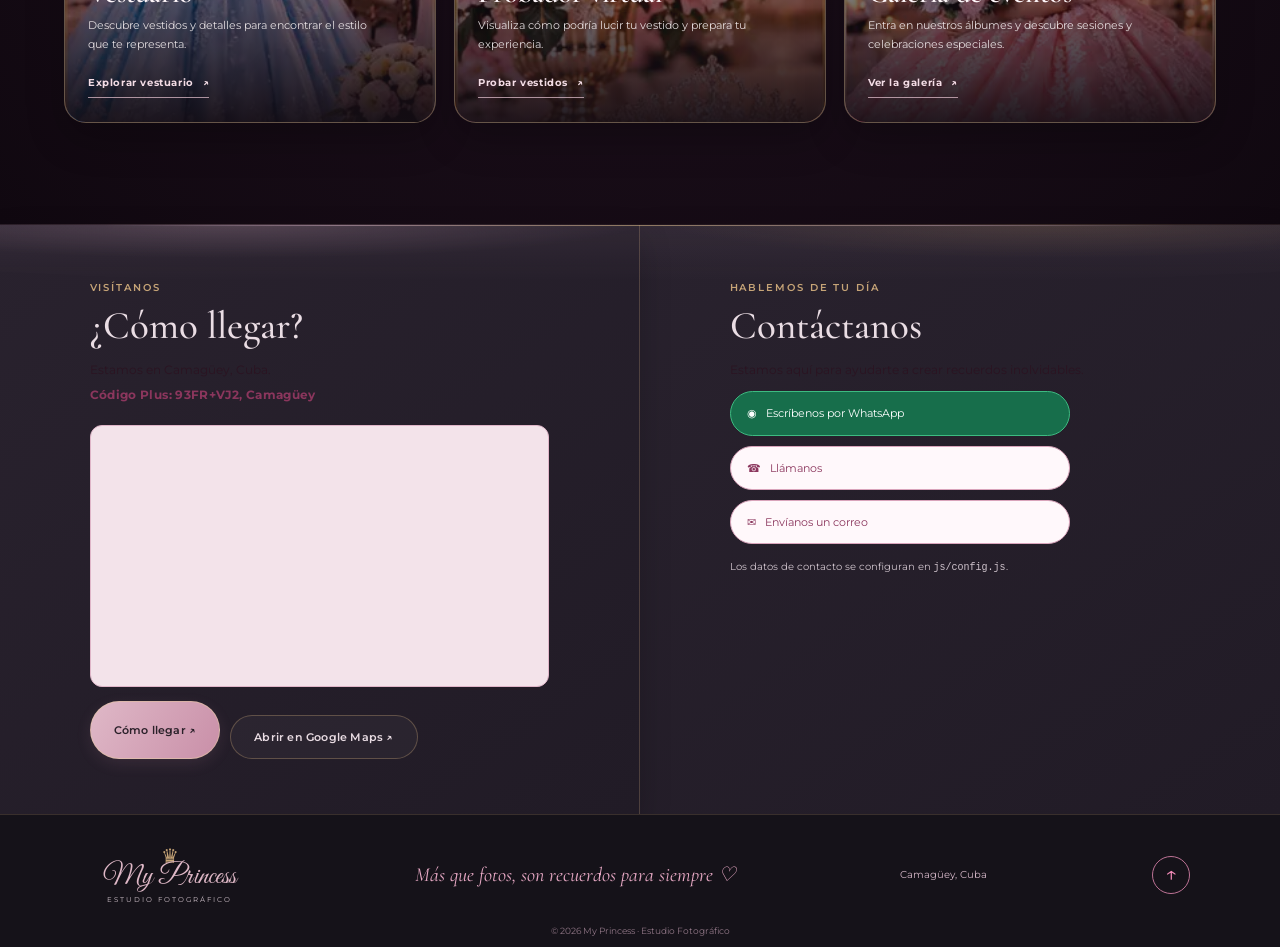
==== commit a0e283c2: "Refresh homepage hero CTA and premium benefits section" ====
--- a/index.html
+++ b/index.html
@@ -18,7 +18,7 @@
 <title>My Princess | Estudio Fotográfico</title>
 <link rel="preconnect" href="https://my-princess-calendar-backend.onrender.com" crossorigin><link rel="preconnect" href="https://lkfxhnrcjxswdmghqtvk.supabase.co" crossorigin><link rel="preconnect" href="https://fonts.googleapis.com"><link rel="preconnect" href="https://fonts.gstatic.com" crossorigin>
 <link href="https://fonts.googleapis.com/css2?family=Cormorant+Garamond:wght@400;500;600;700&family=Great+Vibes&family=Montserrat:wght@300;400;500;600;700&display=swap" rel="stylesheet">
-<link rel="stylesheet" href="css/style.css?v=20261119-10"><link rel="stylesheet" href="https://cdn.jsdelivr.net/npm/fullcalendar@6.1.19/index.global.min.css"><link rel="stylesheet" href="css/calendar.css?v=29">
+<link rel="stylesheet" href="css/style.css?v=20261119-10"><link rel="stylesheet" href="https://cdn.jsdelivr.net/npm/fullcalendar@6.1.19/index.global.min.css"><link rel="stylesheet" href="css/calendar.css?v=29"><link rel="stylesheet" href="css/hero-luxe.css?v=1">
 
 <style>
 .account-indicator{display:inline-flex!important;align-items:center;gap:9px;padding:6px 10px!important;border:1px solid #d9a1bc;border-radius:30px;background:linear-gradient(120deg,#f28bb81c,#d9b47d12);min-width:max-content;flex-shrink:0}.account-avatar{width:36px;height:36px;flex:0 0 36px;border-radius:50%;display:grid;place-items:center;border:1px solid #e9b5cd;background:radial-gradient(circle at 30% 20%,#ffe5ef,#d84f8b);color:#321322;font-size:20px;box-shadow:0 0 14px #f28bb833}.account-greeting{display:flex;flex-direction:column;line-height:1.25;gap:3px}.account-greeting span{font-size:9px;color:#f5c4d9;letter-spacing:.5px}.account-greeting strong{font-size:10px;color:#fff7fb;font-weight:600;max-width:115px;overflow:hidden;text-overflow:ellipsis;white-space:nowrap}.account-indicator.is-logged-in{border-color:#d9b47d;background:#d9b47d12}.account-indicator.is-logged-in .account-avatar{background:linear-gradient(135deg,#ffe7f1,#d9b47d);border-color:#ffe0b1}@media(max-width:900px){.header{gap:10px}.menu-toggle{order:3;display:block;flex:0 0 auto;padding:7px 4px}.account-indicator{order:2;margin-left:auto;margin-right:2px;padding:5px 8px!important;gap:7px}.account-avatar{width:32px;height:32px;flex-basis:32px}.account-greeting strong{max-width:105px}.nav{order:4}.brand{min-width:0}.brand>span:nth-child(2){font-size:29px}.brand small{font-size:6px;letter-spacing:1.4px}}
@@ -183,7 +183,7 @@
 <main>
 <div class="hero-benefits-shell">
 <section class="hero" id="inicio"><div class="hero-photo"></div><div class="hero-vignette"></div><div class="hero-copy reveal"><div class="hero-crown">♛</div><p class="eyebrow">ESTUDIO FOTOGRÁFICO</p><h1>My Princess</h1><h2>Capturamos la magia<br>de tus 15 años</h2><p class="intro">Porque cada princesa tiene una historia,<br>y nosotros la contamos en imágenes…</p><a class="button pink" href="#contratos">Descubre nuestros contratos <span>↗</span></a></div><div class="hero-note">Los mejores<br>momentos<br>merecen ser<br>eternos <b>♡</b></div><div class="hero-scroll">DESLIZA PARA DESCUBRIR <span>↓</span></div></section>
-<section class="benefits" aria-label="Ventajas de My Princess"><div><b class="benefit-icon"><svg viewBox="0 0 24 24" aria-hidden="true"><path d="M4 8.5 12 3l8 5.5v11H4z"/><circle cx="12" cy="12" r="4"/><path d="M8 3h8"/></svg></b><span>Fotografía<br>profesional</span></div><div><b class="benefit-icon"><svg viewBox="0 0 24 24" aria-hidden="true"><path d="m12 2 8 5-8 15L4 7z"/><path d="M4 7h16M8 7l4 15 4-15M8 7l4-5 4 5"/></svg></b><span>9 contratos<br>exclusivos</span></div><div><b class="benefit-icon"><svg viewBox="0 0 24 24" aria-hidden="true"><rect x="3" y="5" width="18" height="16" rx="2"/><path d="M7 2v6M17 2v6M3 10h18M7 14h3M7 17h3M14 14h3"/></svg></b><span>Reserva en línea<br>por confirmar</span></div><div><b class="benefit-icon"><svg viewBox="0 0 24 24" aria-hidden="true"><path d="M12 22s8-4 8-11V5l-8-3-8 3v6c0 7 8 11 8 11Z"/><path d="m9 12 2 2 4-5"/></svg></b><span>Atención cercana<br>y personalizada</span></div><div><b class="benefit-icon"><svg viewBox="0 0 24 24" aria-hidden="true"><circle cx="9" cy="8" r="4"/><path d="M2 21v-2a7 7 0 0 1 14 0v2M17 4a4 4 0 0 1 0 8M19 14a6 6 0 0 1 3 5v2"/></svg></b><span>Recuerdos<br>para siempre</span></div><div><b class="benefit-icon"><svg viewBox="0 0 24 24" aria-hidden="true"><path d="M20 10c0 5-8 12-8 12S4 15 4 10a8 8 0 1 1 16 0Z"/><circle cx="12" cy="10" r="2.5"/><path d="M2 4 5 2M19 3l3 2"/></svg></b><span>Fácil acceso<br>y ubicación</span></div></section>
+<section class="benefits" aria-label="Ventajas de My Princess"><div class="benefits__intro">Una experiencia pensada en cada detalle</div><div class="benefit-item"><b class="benefit-icon"><svg viewBox="0 0 24 24" aria-hidden="true"><path d="M4 8.5 12 3l8 5.5v11H4z"/><circle cx="12" cy="12" r="4"/><path d="M8 3h8"/></svg></b><span>Fotografía<br>profesional</span></div><div class="benefit-item"><b class="benefit-icon"><svg viewBox="0 0 24 24" aria-hidden="true"><path d="m12 2 8 5-8 15L4 7z"/><path d="M4 7h16M8 7l4 15 4-15M8 7l4-5 4 5"/></svg></b><span>9 contratos<br>exclusivos</span></div><div class="benefit-item"><b class="benefit-icon"><svg viewBox="0 0 24 24" aria-hidden="true"><rect x="3" y="5" width="18" height="16" rx="2"/><path d="M7 2v6M17 2v6M3 10h18M7 14h3M7 17h3M14 14h3"/></svg></b><span>Reserva en línea<br>por confirmar</span></div><div class="benefit-item"><b class="benefit-icon"><svg viewBox="0 0 24 24" aria-hidden="true"><path d="M12 22s8-4 8-11V5l-8-3-8 3v6c0 7 8 11 8 11Z"/><path d="m9 12 2 2 4-5"/></svg></b><span>Atención cercana<br>y personalizada</span></div><div class="benefit-item"><b class="benefit-icon"><svg viewBox="0 0 24 24" aria-hidden="true"><circle cx="9" cy="8" r="4"/><path d="M2 21v-2a7 7 0 0 1 14 0v2M17 4a4 4 0 0 1 0 8M19 14a6 6 0 0 1 3 5v2"/></svg></b><span>Recuerdos<br>para siempre</span></div><div class="benefit-item"><b class="benefit-icon"><svg viewBox="0 0 24 24" aria-hidden="true"><path d="M20 10c0 5-8 12-8 12S4 15 4 10a8 8 0 1 1 16 0Z"/><circle cx="12" cy="10" r="2.5"/><path d="M2 4 5 2M19 3l3 2"/></svg></b><span>Fácil acceso<br>y ubicación</span></div></section>
 </div>
 <section class="contracts section-dark" id="contratos"><div class="section-heading reveal"><p class="eyebrow">NUESTROS CONTRATOS</p><h2><span>9</span> Gemas, 9 Experiencias Únicas</h2><p>Elige el contrato que mejor se adapte a tus sueños</p></div><div class="gem-grid">
 <article class="gem-card g1 reveal"><span class="number">1</span><div class="gem gem-pink"><img src="images/gemas/cuarzo-rosa.webp" alt="Gema de cuarzo rosa" loading="lazy"></div><h3>Cuarzo Rosa</h3><p>Esencial · Experiencia esencial</p><div class="mp-card-price"><span>200</span><small>USD</small></div><button data-contract="Cuarzo Rosa" class="details">Ver detalles ↗</button></article>
--- a/css/hero-luxe.css
+++ b/css/hero-luxe.css
@@ -0,0 +1,100 @@
+/* MY PRINCESS · HERO & BENEFITS — acabado editorial premium */
+.hero-copy a.button.pink[href="#contratos"]{
+  position:relative;isolation:isolate;display:inline-flex;align-items:center;justify-content:center;gap:18px;
+  min-height:54px;padding:0 27px;border:1px solid rgba(225,193,143,.88);border-radius:3px;
+  background:linear-gradient(112deg,rgba(42,20,35,.94),rgba(74,35,56,.96) 52%,rgba(39,19,34,.96));
+  color:#fff4f7;font-size:10px;font-weight:600;letter-spacing:.16em;text-transform:uppercase;
+  box-shadow:none!important;text-shadow:none!important;filter:none!important;
+  transition:background .3s ease,border-color .3s ease,color .3s ease,transform .3s ease;
+}
+.hero-copy a.button.pink[href="#contratos"]::before{
+  content:"";position:absolute;inset:5px;z-index:-1;border:1px solid rgba(255,239,220,.16);pointer-events:none;
+}
+.hero-copy a.button.pink[href="#contratos"]::after{
+  content:"";position:absolute;left:18px;right:18px;bottom:-5px;height:1px;
+  background:linear-gradient(90deg,transparent,#d9b47d,transparent);opacity:.72;
+}
+.hero-copy a.button.pink[href="#contratos"] span{
+  color:#e8c99b;font-size:17px;transition:transform .3s ease;
+}
+.hero-copy a.button.pink[href="#contratos"]:hover{
+  background:linear-gradient(112deg,#593047,#75415b 52%,#4a293f);
+  border-color:#f0d6ad;color:#fff;transform:translateY(-2px);
+  box-shadow:none!important;
+}
+.hero-copy a.button.pink[href="#contratos"]:hover span{transform:translate(3px,-2px)}
+.hero-copy a.button.pink[href="#contratos"]:focus-visible{outline:2px solid #f0d6ad;outline-offset:5px;box-shadow:none!important}
+
+.hero-scroll{
+  bottom:22px;display:flex;flex-direction:column;align-items:center;gap:7px;
+  width:max-content;padding:10px 17px 7px;border:1px solid rgba(226,190,151,.3);
+  border-radius:30px;background:rgba(25,12,23,.28);backdrop-filter:blur(8px);
+  color:#f4dce6;font-size:8px;font-weight:500;letter-spacing:.24em;
+  text-shadow:0 1px 8px rgba(0,0,0,.5);
+}
+.hero-scroll::before{content:"";width:24px;height:1px;background:linear-gradient(90deg,transparent,#d9b47d,transparent)}
+.hero-scroll span{font-size:18px;line-height:1;color:#e6c99e;animation:mpScrollCue 1.8s ease-in-out infinite}
+@keyframes mpScrollCue{0%,100%{transform:translateY(0);opacity:.72}50%{transform:translateY(5px);opacity:1}}
+
+.hero-benefits-shell{position:relative;isolation:isolate}
+.benefits{
+  position:relative;z-index:4;display:grid;grid-template-columns:repeat(6,minmax(0,1fr));
+  gap:0;margin:-34px clamp(16px,5vw,76px) 0;padding:17px 16px 19px;
+  overflow:hidden;border:1px solid rgba(218,183,137,.48);border-radius:5px;
+  background:
+    radial-gradient(ellipse at 50% 0,rgba(222,174,190,.13),transparent 62%),
+    linear-gradient(135deg,rgba(39,20,35,.97),rgba(22,13,23,.98) 52%,rgba(42,22,37,.97));
+  -webkit-backdrop-filter:blur(18px) saturate(130%);backdrop-filter:blur(18px) saturate(130%);
+  box-shadow:0 15px 38px rgba(0,0,0,.2),inset 0 1px rgba(255,255,255,.08);
+}
+.benefits::before,.benefits::after{content:"";position:absolute;pointer-events:none}
+.benefits::before{inset:6px;border:1px solid rgba(255,232,218,.09)}
+.benefits::after{top:0;left:15%;right:15%;height:1px;background:linear-gradient(90deg,transparent,rgba(238,205,164,.75),transparent)}
+.benefits__intro{
+  grid-column:1/-1;display:flex!important;align-items:center;justify-content:center!important;
+  gap:13px!important;min-height:0!important;margin:0 0 10px;padding:0 0 12px!important;
+  border:0!important;border-bottom:1px solid rgba(225,193,143,.18)!important;
+  color:#e8c99e;font-family:'Cormorant Garamond',Georgia,serif;font-size:14px!important;
+  font-weight:600;letter-spacing:.2em;text-align:center;text-transform:uppercase;
+}
+.benefits__intro::before,.benefits__intro::after{content:"✦";color:#d9b47d;font-size:9px}
+.benefits>div:not(.benefits__intro){
+  position:relative;display:flex;flex-direction:column;align-items:center;justify-content:center;
+  gap:9px;min-height:105px;padding:10px 8px;border:0;border-right:1px solid rgba(225,193,143,.15);
+  text-align:center;transition:background .28s ease,transform .28s ease;
+}
+.benefits>div:nth-child(7){border-right:0}
+.benefits>div:not(.benefits__intro):hover{background:rgba(242,205,219,.055);transform:translateY(-2px)}
+.benefit-icon{
+  display:grid;width:43px;height:43px;flex:0 0 43px;place-items:center;
+  border:1px solid rgba(224,190,148,.58);border-radius:50%;
+  background:radial-gradient(circle at 35% 25%,rgba(249,222,232,.16),rgba(217,180,125,.045));
+  box-shadow:inset 0 0 0 4px rgba(255,255,255,.018);
+}
+.benefit-icon svg{width:21px;height:21px;fill:none;stroke:#e9c99e;stroke-width:1.45;stroke-linecap:round;stroke-linejoin:round;filter:none}
+.benefits span{color:#f8edf1;font-size:10px;font-weight:500;line-height:1.5;letter-spacing:.035em}
+@media(max-width:900px){
+  .benefits{grid-template-columns:repeat(3,minmax(0,1fr));margin:-27px 16px 0;padding:15px 12px}
+  .benefits>div:not(.benefits__intro){min-height:102px}
+  .benefits>div:nth-child(4){border-right:0}
+  .benefits>div:nth-child(5),.benefits>div:nth-child(6),.benefits>div:nth-child(7){border-top:1px solid rgba(225,193,143,.14)}
+  .benefits>div:nth-child(7){border-right:0}
+}
+@media(max-width:600px){
+  .hero-copy a.button.pink[href="#contratos"]{min-height:49px;padding:0 18px;gap:12px;font-size:9px;letter-spacing:.12em}
+  .hero-scroll{bottom:16px;padding:8px 14px 6px;font-size:7px;letter-spacing:.2em}
+  .benefits{grid-template-columns:repeat(2,minmax(0,1fr));margin:-22px 12px 0;padding:13px 9px 14px;border-radius:4px}
+  .benefits__intro{font-size:12px!important;letter-spacing:.13em;margin-bottom:7px;padding-bottom:10px!important}
+  .benefits>div:not(.benefits__intro){min-height:98px;padding:9px 5px;gap:7px}
+  .benefits>div:nth-child(odd){border-right:0}
+  .benefits>div:nth-child(even){border-right:1px solid rgba(225,193,143,.15)}
+  .benefits>div:nth-child(4),.benefits>div:nth-child(6){border-right:1px solid rgba(225,193,143,.15)}
+  .benefits>div:nth-child(3),.benefits>div:nth-child(4),.benefits>div:nth-child(5),.benefits>div:nth-child(6){border-top:1px solid rgba(225,193,143,.14)}
+  .benefit-icon{width:39px;height:39px;flex-basis:39px}
+  .benefit-icon svg{width:19px;height:19px}
+  .benefits span{font-size:9px;line-height:1.45}
+}
+@media(prefers-reduced-motion:reduce){
+  .hero-scroll span{animation:none}
+  .hero-copy a.button.pink[href="#contratos"],.benefits>div:not(.benefits__intro){transition:none}
+}
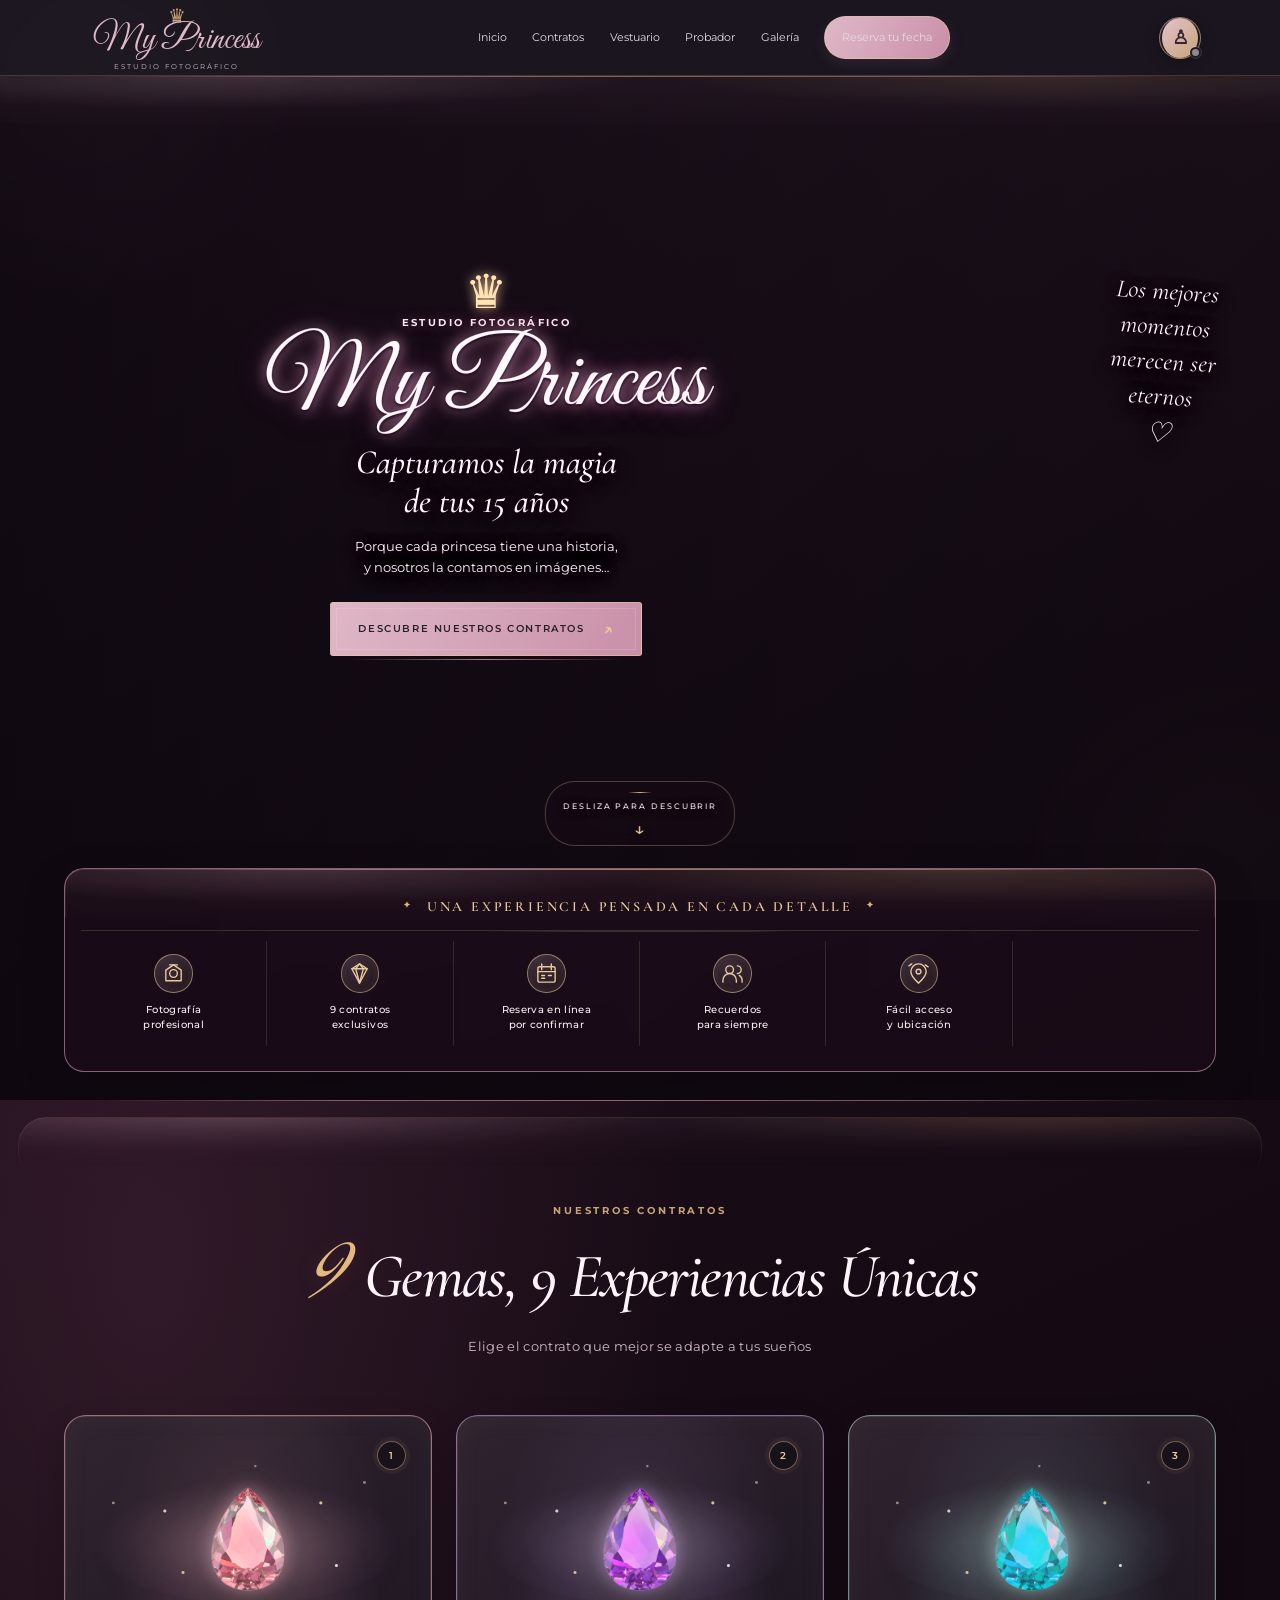
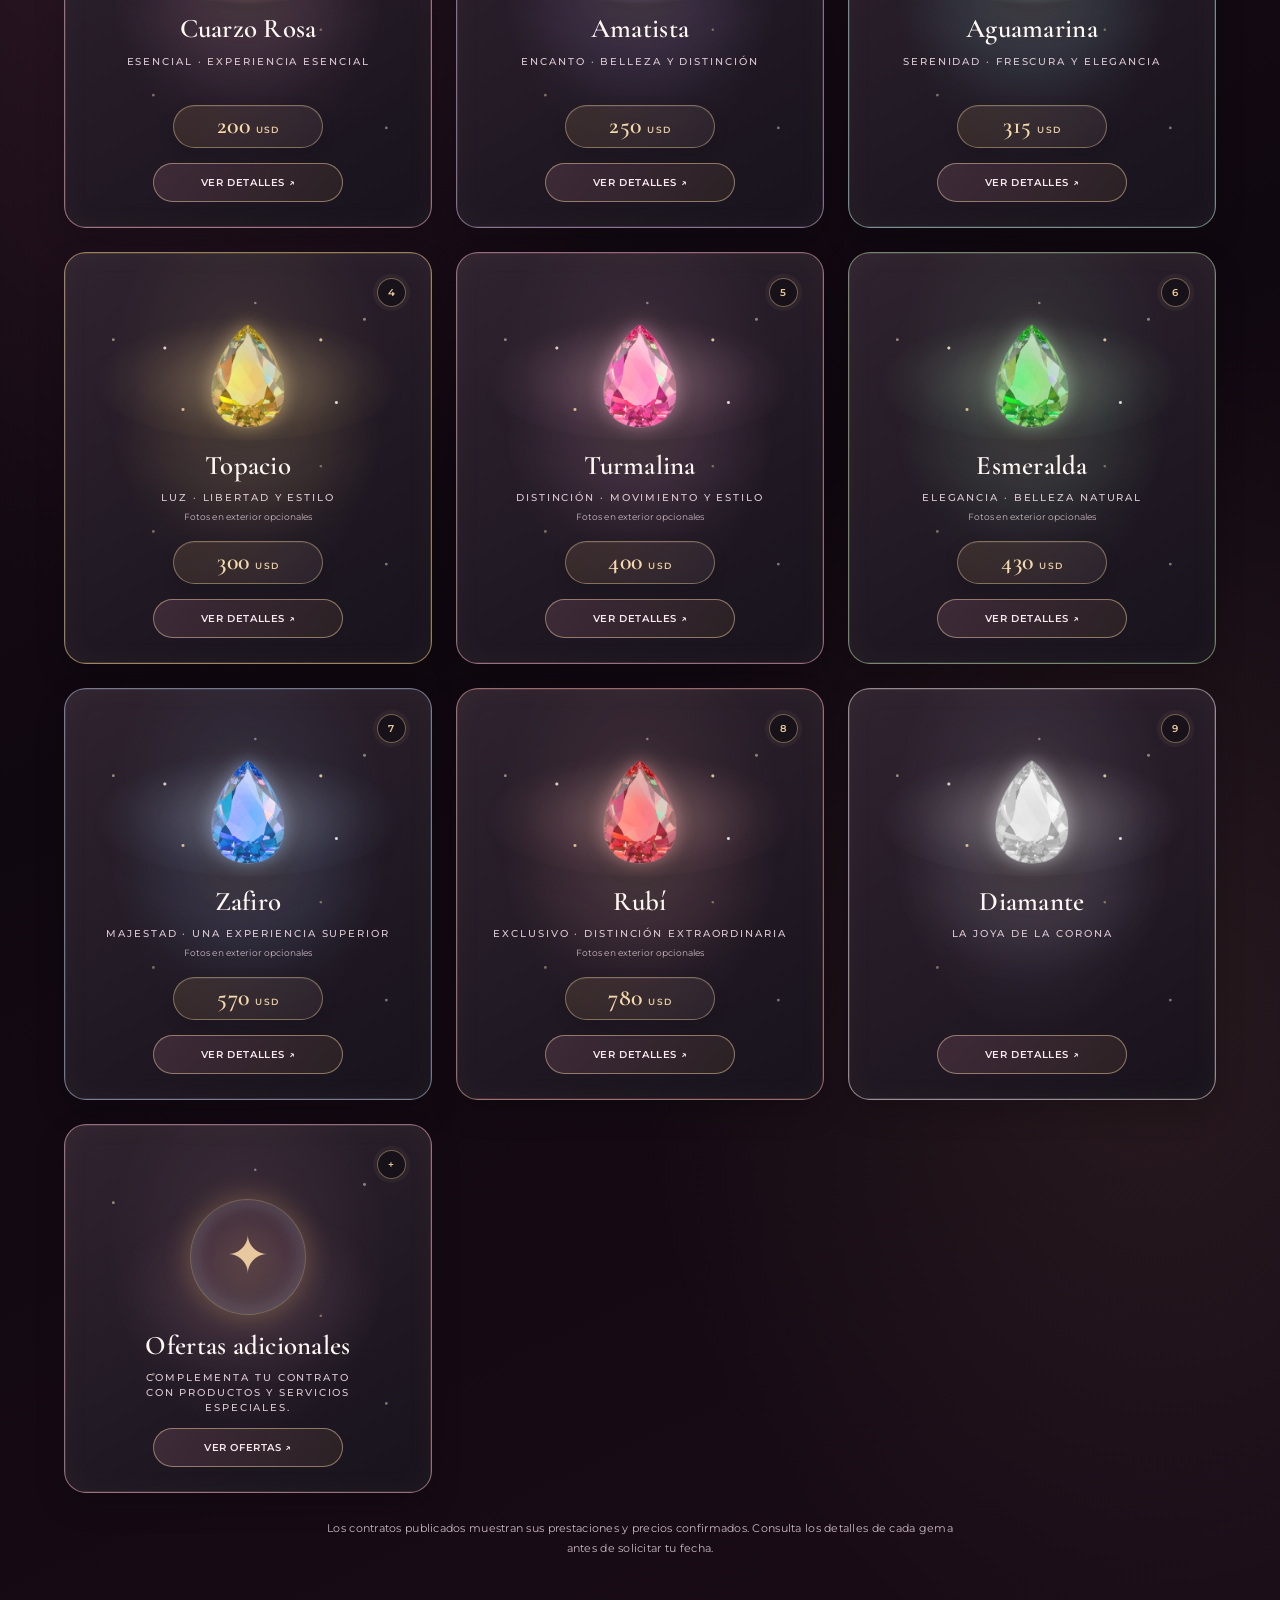
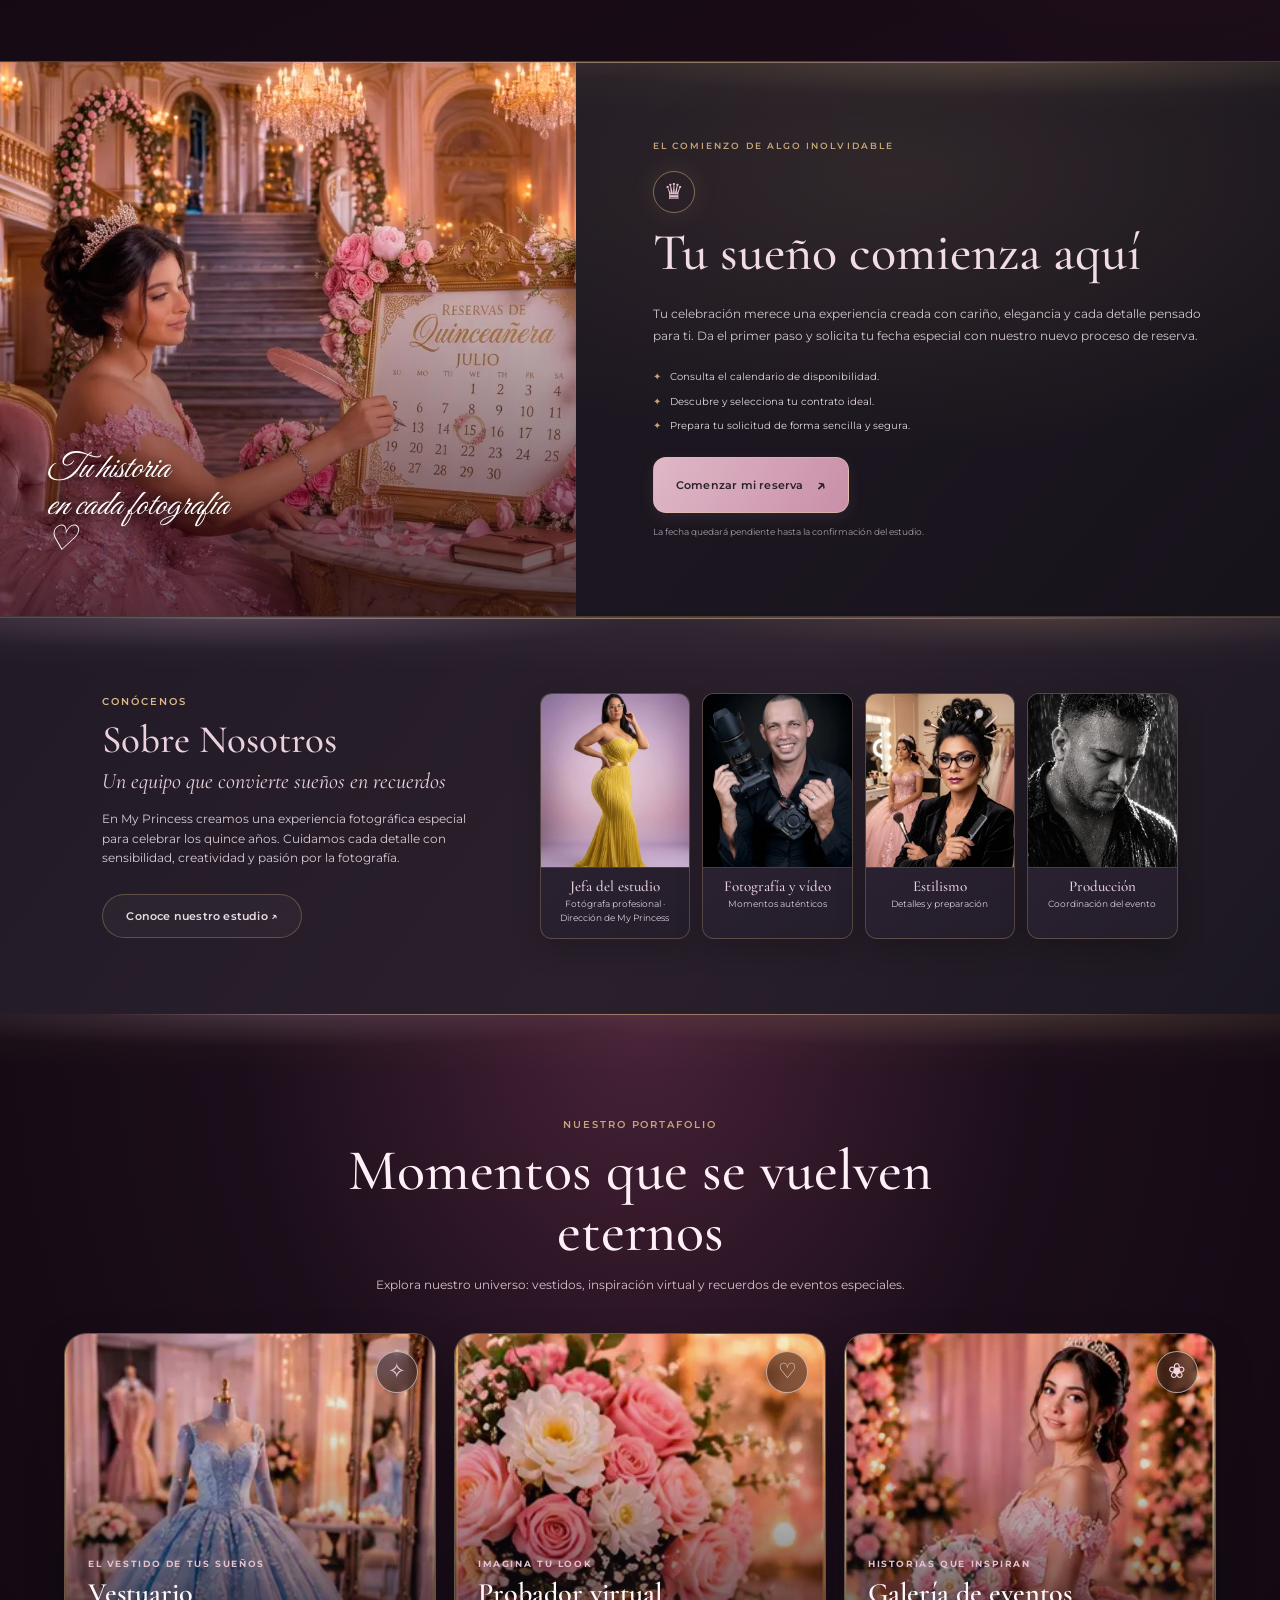
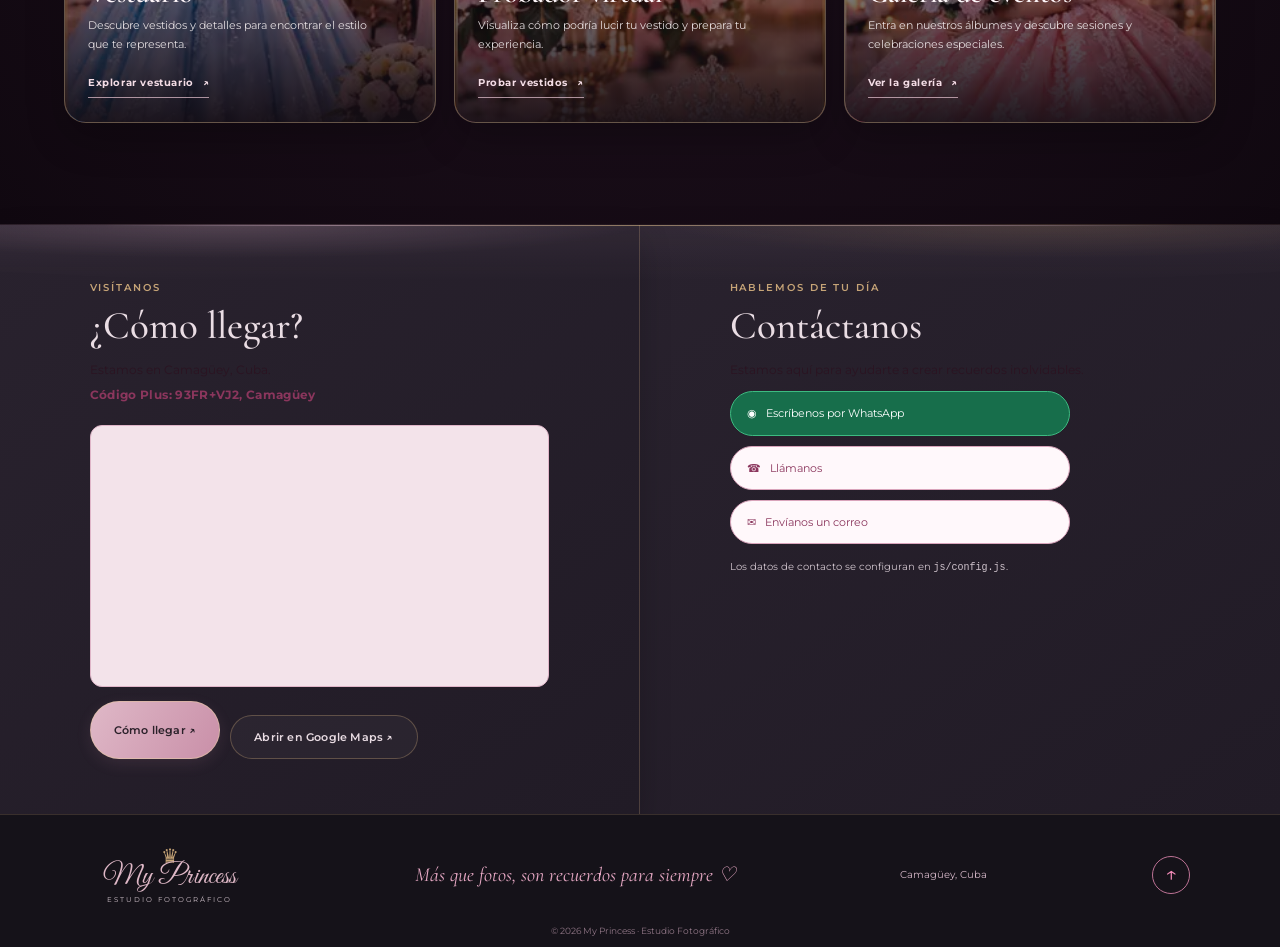
==== commit 0ccb5afa: "Remove personalized attention benefit from hero strip" ====
--- a/index.html
+++ b/index.html
@@ -18,7 +18,7 @@
 <title>My Princess | Estudio Fotográfico</title>
 <link rel="preconnect" href="https://my-princess-calendar-backend.onrender.com" crossorigin><link rel="preconnect" href="https://lkfxhnrcjxswdmghqtvk.supabase.co" crossorigin><link rel="preconnect" href="https://fonts.googleapis.com"><link rel="preconnect" href="https://fonts.gstatic.com" crossorigin>
 <link href="https://fonts.googleapis.com/css2?family=Cormorant+Garamond:wght@400;500;600;700&family=Great+Vibes&family=Montserrat:wght@300;400;500;600;700&display=swap" rel="stylesheet">
-<link rel="stylesheet" href="css/style.css?v=20261119-10"><link rel="stylesheet" href="https://cdn.jsdelivr.net/npm/fullcalendar@6.1.19/index.global.min.css"><link rel="stylesheet" href="css/calendar.css?v=29"><link rel="stylesheet" href="css/hero-luxe.css?v=1">
+<link rel="stylesheet" href="css/style.css?v=20261119-10"><link rel="stylesheet" href="https://cdn.jsdelivr.net/npm/fullcalendar@6.1.19/index.global.min.css"><link rel="stylesheet" href="css/calendar.css?v=29"><link rel="stylesheet" href="css/hero-luxe.css?v=2">
 
 <style>
 .account-indicator{display:inline-flex!important;align-items:center;gap:9px;padding:6px 10px!important;border:1px solid #d9a1bc;border-radius:30px;background:linear-gradient(120deg,#f28bb81c,#d9b47d12);min-width:max-content;flex-shrink:0}.account-avatar{width:36px;height:36px;flex:0 0 36px;border-radius:50%;display:grid;place-items:center;border:1px solid #e9b5cd;background:radial-gradient(circle at 30% 20%,#ffe5ef,#d84f8b);color:#321322;font-size:20px;box-shadow:0 0 14px #f28bb833}.account-greeting{display:flex;flex-direction:column;line-height:1.25;gap:3px}.account-greeting span{font-size:9px;color:#f5c4d9;letter-spacing:.5px}.account-greeting strong{font-size:10px;color:#fff7fb;font-weight:600;max-width:115px;overflow:hidden;text-overflow:ellipsis;white-space:nowrap}.account-indicator.is-logged-in{border-color:#d9b47d;background:#d9b47d12}.account-indicator.is-logged-in .account-avatar{background:linear-gradient(135deg,#ffe7f1,#d9b47d);border-color:#ffe0b1}@media(max-width:900px){.header{gap:10px}.menu-toggle{order:3;display:block;flex:0 0 auto;padding:7px 4px}.account-indicator{order:2;margin-left:auto;margin-right:2px;padding:5px 8px!important;gap:7px}.account-avatar{width:32px;height:32px;flex-basis:32px}.account-greeting strong{max-width:105px}.nav{order:4}.brand{min-width:0}.brand>span:nth-child(2){font-size:29px}.brand small{font-size:6px;letter-spacing:1.4px}}
@@ -183,7 +183,7 @@
 <main>
 <div class="hero-benefits-shell">
 <section class="hero" id="inicio"><div class="hero-photo"></div><div class="hero-vignette"></div><div class="hero-copy reveal"><div class="hero-crown">♛</div><p class="eyebrow">ESTUDIO FOTOGRÁFICO</p><h1>My Princess</h1><h2>Capturamos la magia<br>de tus 15 años</h2><p class="intro">Porque cada princesa tiene una historia,<br>y nosotros la contamos en imágenes…</p><a class="button pink" href="#contratos">Descubre nuestros contratos <span>↗</span></a></div><div class="hero-note">Los mejores<br>momentos<br>merecen ser<br>eternos <b>♡</b></div><div class="hero-scroll">DESLIZA PARA DESCUBRIR <span>↓</span></div></section>
-<section class="benefits" aria-label="Ventajas de My Princess"><div class="benefits__intro">Una experiencia pensada en cada detalle</div><div class="benefit-item"><b class="benefit-icon"><svg viewBox="0 0 24 24" aria-hidden="true"><path d="M4 8.5 12 3l8 5.5v11H4z"/><circle cx="12" cy="12" r="4"/><path d="M8 3h8"/></svg></b><span>Fotografía<br>profesional</span></div><div class="benefit-item"><b class="benefit-icon"><svg viewBox="0 0 24 24" aria-hidden="true"><path d="m12 2 8 5-8 15L4 7z"/><path d="M4 7h16M8 7l4 15 4-15M8 7l4-5 4 5"/></svg></b><span>9 contratos<br>exclusivos</span></div><div class="benefit-item"><b class="benefit-icon"><svg viewBox="0 0 24 24" aria-hidden="true"><rect x="3" y="5" width="18" height="16" rx="2"/><path d="M7 2v6M17 2v6M3 10h18M7 14h3M7 17h3M14 14h3"/></svg></b><span>Reserva en línea<br>por confirmar</span></div><div class="benefit-item"><b class="benefit-icon"><svg viewBox="0 0 24 24" aria-hidden="true"><path d="M12 22s8-4 8-11V5l-8-3-8 3v6c0 7 8 11 8 11Z"/><path d="m9 12 2 2 4-5"/></svg></b><span>Atención cercana<br>y personalizada</span></div><div class="benefit-item"><b class="benefit-icon"><svg viewBox="0 0 24 24" aria-hidden="true"><circle cx="9" cy="8" r="4"/><path d="M2 21v-2a7 7 0 0 1 14 0v2M17 4a4 4 0 0 1 0 8M19 14a6 6 0 0 1 3 5v2"/></svg></b><span>Recuerdos<br>para siempre</span></div><div class="benefit-item"><b class="benefit-icon"><svg viewBox="0 0 24 24" aria-hidden="true"><path d="M20 10c0 5-8 12-8 12S4 15 4 10a8 8 0 1 1 16 0Z"/><circle cx="12" cy="10" r="2.5"/><path d="M2 4 5 2M19 3l3 2"/></svg></b><span>Fácil acceso<br>y ubicación</span></div></section>
+<section class="benefits" aria-label="Ventajas de My Princess"><div class="benefits__intro">Una experiencia pensada en cada detalle</div><div class="benefit-item"><b class="benefit-icon"><svg viewBox="0 0 24 24" aria-hidden="true"><path d="M4 8.5 12 3l8 5.5v11H4z"/><circle cx="12" cy="12" r="4"/><path d="M8 3h8"/></svg></b><span>Fotografía<br>profesional</span></div><div class="benefit-item"><b class="benefit-icon"><svg viewBox="0 0 24 24" aria-hidden="true"><path d="m12 2 8 5-8 15L4 7z"/><path d="M4 7h16M8 7l4 15 4-15M8 7l4-5 4 5"/></svg></b><span>9 contratos<br>exclusivos</span></div><div class="benefit-item"><b class="benefit-icon"><svg viewBox="0 0 24 24" aria-hidden="true"><rect x="3" y="5" width="18" height="16" rx="2"/><path d="M7 2v6M17 2v6M3 10h18M7 14h3M7 17h3M14 14h3"/></svg></b><span>Reserva en línea<br>por confirmar</span></div><div class="benefit-item"><b class="benefit-icon"><svg viewBox="0 0 24 24" aria-hidden="true"><circle cx="9" cy="8" r="4"/><path d="M2 21v-2a7 7 0 0 1 14 0v2M17 4a4 4 0 0 1 0 8M19 14a6 6 0 0 1 3 5v2"/></svg></b><span>Recuerdos<br>para siempre</span></div><div class="benefit-item"><b class="benefit-icon"><svg viewBox="0 0 24 24" aria-hidden="true"><path d="M20 10c0 5-8 12-8 12S4 15 4 10a8 8 0 1 1 16 0Z"/><circle cx="12" cy="10" r="2.5"/><path d="M2 4 5 2M19 3l3 2"/></svg></b><span>Fácil acceso<br>y ubicación</span></div></section>
 </div>
 <section class="contracts section-dark" id="contratos"><div class="section-heading reveal"><p class="eyebrow">NUESTROS CONTRATOS</p><h2><span>9</span> Gemas, 9 Experiencias Únicas</h2><p>Elige el contrato que mejor se adapte a tus sueños</p></div><div class="gem-grid">
 <article class="gem-card g1 reveal"><span class="number">1</span><div class="gem gem-pink"><img src="images/gemas/cuarzo-rosa.webp" alt="Gema de cuarzo rosa" loading="lazy"></div><h3>Cuarzo Rosa</h3><p>Esencial · Experiencia esencial</p><div class="mp-card-price"><span>200</span><small>USD</small></div><button data-contract="Cuarzo Rosa" class="details">Ver detalles ↗</button></article>
--- a/css/hero-luxe.css
+++ b/css/hero-luxe.css
@@ -89,6 +89,7 @@
   .benefits>div:nth-child(odd){border-right:0}
   .benefits>div:nth-child(even){border-right:1px solid rgba(225,193,143,.15)}
   .benefits>div:nth-child(4),.benefits>div:nth-child(6){border-right:1px solid rgba(225,193,143,.15)}
+  .benefits>div:last-child{grid-column:auto!important;justify-content:center!important}
   .benefits>div:nth-child(3),.benefits>div:nth-child(4),.benefits>div:nth-child(5),.benefits>div:nth-child(6){border-top:1px solid rgba(225,193,143,.14)}
   .benefit-icon{width:39px;height:39px;flex-basis:39px}
   .benefit-icon svg{width:19px;height:19px}
